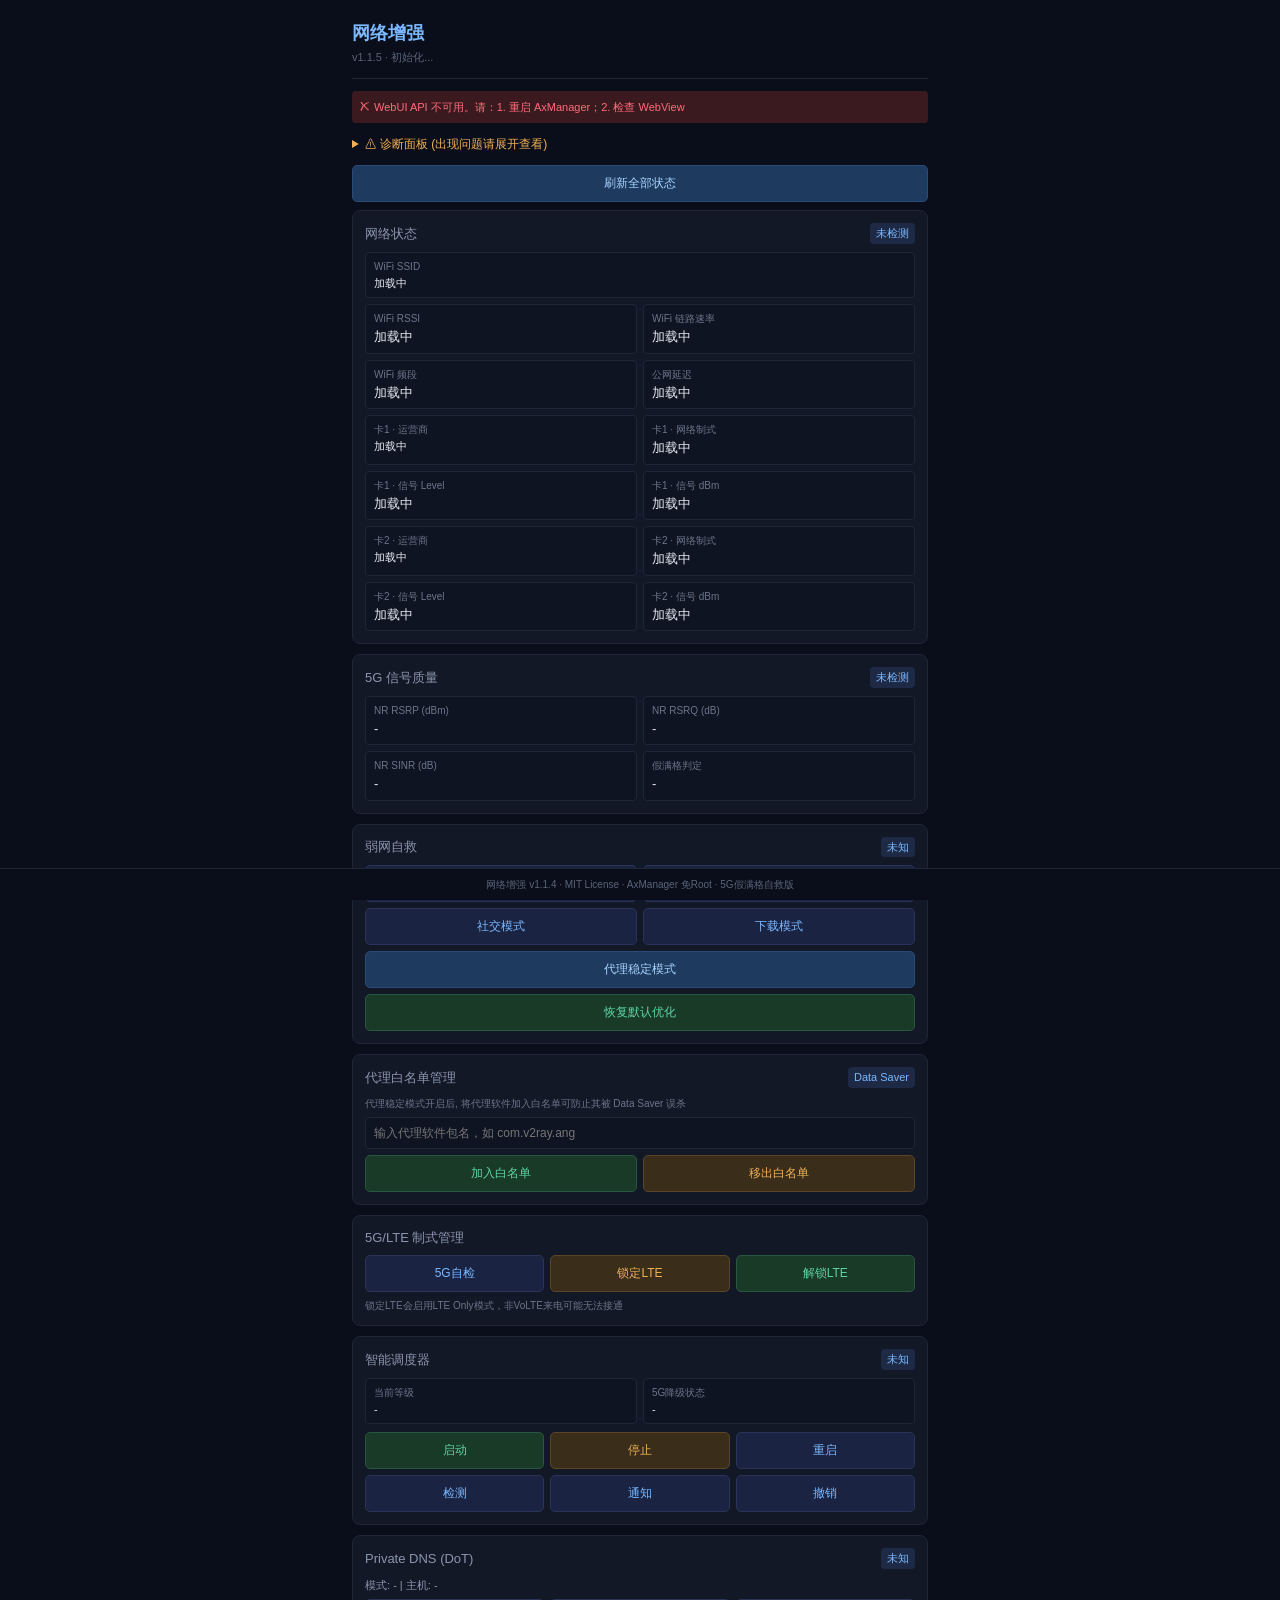
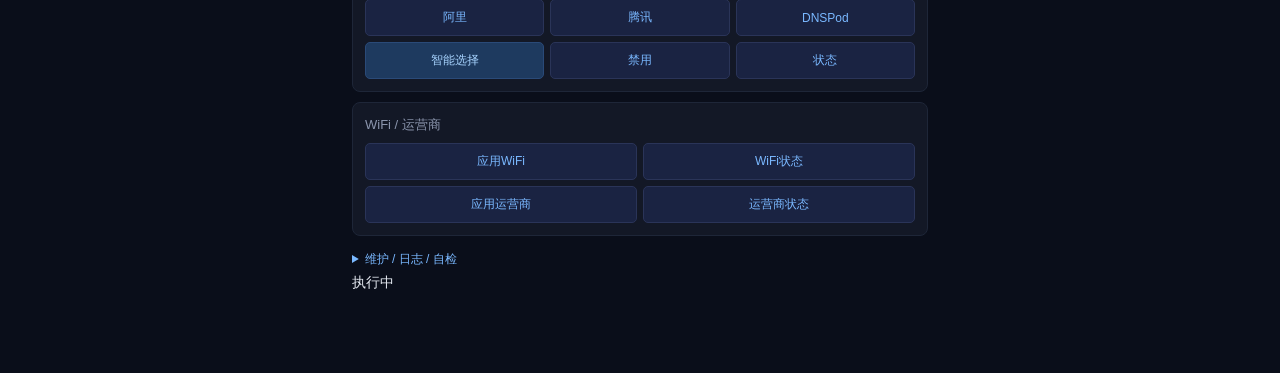
==== webroot/index.html @ 00025f95 "feat: v1.1.5 WebUI 性能优化与白屏修复 (预发布测试版)" ====
<!DOCTYPE html>
<html lang="zh-CN">

<head>
  <meta charset="UTF-8">
  <meta name="viewport" content="width=device-width, initial-scale=1.0, user-scalable=no, viewport-fit=cover">
  <title>网络增强 Network_Enhance</title>
  <link rel="stylesheet" href="style.css">
</head>

<body>

  <div class="header">
    <h1>网络增强</h1>
    <div class="ver">v1.1.5 · <span id="env-info">初始化...</span></div>
  </div>

  <div class="api-banner" id="api-banner"></div>

  <details id="diag-panel">
    <summary style="color:#f0b056">⚠ 诊断面板 (出现问题请展开查看)</summary>
    <div class="card">
      <div class="card-title">
        <span>API 状态</span>
        <button class="btn" style="padding:4px 8px;font-size:11px" onclick="runDiagnostics()">重新诊断</button>
      </div>
      <div class="diag" id="diag-output">等待诊断...</div>
      <div style="margin-top:8px">
        <button class="btn warn" style="width:100%" onclick="testExec()">测试 exec</button>
      </div>
    </div>
  </details>

  <div style="margin:8px 0">
    <button class="btn primary" style="width:100%" onclick="refreshAll()">刷新全部状态</button>
  </div>

  <div class="card">
    <div class="card-title">
      <span>网络状态</span>
      <span class="badge" id="net-badge">未检测</span>
    </div>
    <div class="grid" id="net-grid">
      <div class="stat" style="grid-column:1/-1">
        <div class="stat-label">WiFi SSID</div>
        <div class="stat-value small" id="wifi-ssid">加载中</div>
      </div>
      <div class="stat">
        <div class="stat-label">WiFi RSSI</div>
        <div class="stat-value" id="wifi-rssi">加载中</div>
      </div>
      <div class="stat">
        <div class="stat-label">WiFi 链路速率</div>
        <div class="stat-value" id="wifi-speed">加载中</div>
      </div>
      <div class="stat">
        <div class="stat-label">WiFi 频段</div>
        <div class="stat-value" id="wifi-freq">加载中</div>
      </div>
      <div class="stat">
        <div class="stat-label">公网延迟</div>
        <div class="stat-value" id="net-ping">加载中</div>
      </div>
      <!-- <div class="stat">
        <div class="stat-label">网络类型</div>
        <div class="stat-value" id="net-type">加载中</div>
      </div> -->
      <div class="stat">
        <div class="stat-label">卡1 · 运营商</div>
        <div class="stat-value small" id="mobile-carrier-1">加载中</div>
      </div>
      <div class="stat">
        <div class="stat-label">卡1 · 网络制式</div>
        <div class="stat-value" id="mobile-rat-1">加载中</div>
      </div>
      <div class="stat">
        <div class="stat-label">卡1 · 信号 Level</div>
        <div class="stat-value" id="mobile-level-1">加载中</div>
      </div>
      <div class="stat">
        <div class="stat-label">卡1 · 信号 dBm</div>
        <div class="stat-value" id="mobile-dbm-1">加载中</div>
      </div>
      <div class="stat">
        <div class="stat-label">卡2 · 运营商</div>
        <div class="stat-value small" id="mobile-carrier-2">加载中</div>
      </div>
      <div class="stat">
        <div class="stat-label">卡2 · 网络制式</div>
        <div class="stat-value" id="mobile-rat-2">加载中</div>
      </div>
      <div class="stat">
        <div class="stat-label">卡2 · 信号 Level</div>
        <div class="stat-value" id="mobile-level-2">加载中</div>
      </div>
      <div class="stat">
        <div class="stat-label">卡2 · 信号 dBm</div>
        <div class="stat-value" id="mobile-dbm-2">加载中</div>
      </div>
    </div>
  </div>

  <div class="card">
    <div class="card-title">
      <span>5G 信号质量</span>
      <span class="badge" id="nr-badge">未检测</span>
    </div>
    <div class="grid">
      <div class="stat">
        <div class="stat-label">NR RSRP (dBm)</div>
        <div class="stat-value" id="nr-rsrp">-</div>
      </div>
      <div class="stat">
        <div class="stat-label">NR RSRQ (dB)</div>
        <div class="stat-value" id="nr-rsrq">-</div>
      </div>
      <div class="stat">
        <div class="stat-label">NR SINR (dB)</div>
        <div class="stat-value" id="nr-sinr">-</div>
      </div>
      <div class="stat">
        <div class="stat-label">假满格判定</div>
        <div class="stat-value" id="fake5g-status">-</div>
      </div>
    </div>
    <div class="fake5g-warn" id="fake5g-warn">⚠ 检测到 5G 假满格，调度器将自动降级到 4G（冷却 30 分钟）</div>
  </div>

  <div class="card">
    <div class="card-title">
      <span>弱网自救</span>
      <span class="badge" id="weaknet-badge">未知</span>
    </div>
    <div class="btn-grid">
      <button class="btn" onclick="runCmd('sh ' + MODDIR + '/scripts/weaknet.sh video', '视频模式')">视频模式</button>
      <button class="btn" onclick="runCmd('sh ' + MODDIR + '/scripts/weaknet.sh game', '游戏模式(LTE)')">游戏模式(LTE)</button>
      <button class="btn" onclick="runCmd('sh ' + MODDIR + '/scripts/weaknet.sh social', '社交模式')">社交模式</button>
      <button class="btn" onclick="runCmd('sh ' + MODDIR + '/scripts/weaknet.sh download', '下载模式')">下载模式</button>
      <button class="btn primary" onclick="runCmd('sh ' + MODDIR + '/action.sh 33', '代理稳定模式')"
        style="grid-column:1/-1">代理稳定模式</button>
      <button class="btn success" onclick="runCmd('sh ' + MODDIR + '/scripts/weaknet.sh normal', '恢复默认')"
        style="grid-column:1/-1">恢复默认优化</button>
    </div>
  </div>

  <div class="card">
    <div class="card-title">
      <span>代理白名单管理</span>
      <span class="badge" id="wl-badge">Data Saver</span>
    </div>
    <div style="font-size:10px;color:#6b7589;margin-bottom:6px">代理稳定模式开启后, 将代理软件加入白名单可防止其被 Data Saver 误杀</div>
    <input type="text" id="vpn-pkg-input" placeholder="输入代理软件包名，如 com.v2ray.ang"
      style="width:100%;padding:8px;margin-bottom:6px;background:#0f1422;border:1px solid #1e2638;border-radius:4px;color:#e4e8f0;font-size:12px;font-family:inherit;box-sizing:border-box">
    <div class="btn-grid">
      <button class="btn success" onclick="addVpnWhitelist()">加入白名单</button>
      <button class="btn warn" onclick="removeVpnWhitelist()">移出白名单</button>
    </div>
  </div>

  <div class="card">
    <div class="card-title">
      <span>5G/LTE 制式管理</span>
    </div>
    <div class="btn-grid cols-3">
      <button class="btn" onclick="runCmd('sh ' + MODDIR + '/action.sh 30', '5G自检')">5G自检</button>
      <button class="btn warn" onclick="runCmd('sh ' + MODDIR + '/action.sh 31', '锁定LTE')">锁定LTE</button>
      <button class="btn success" onclick="runCmd('sh ' + MODDIR + '/action.sh 32', '解锁LTE')">解锁LTE</button>
    </div>
    <div style="font-size:10px;color:#6b7589;margin-top:6px">锁定LTE会启用LTE Only模式，非VoLTE来电可能无法接通</div>
  </div>

  <div class="card">
    <div class="card-title">
      <span>智能调度器</span>
      <span class="badge" id="monitor-badge">未知</span>
    </div>
    <div class="grid" style="margin-bottom:8px">
      <div class="stat">
        <div class="stat-label">当前等级</div>
        <div class="stat-value small" id="mon-level">-</div>
      </div>
      <div class="stat">
        <div class="stat-label">5G降级状态</div>
        <div class="stat-value small" id="mon-fake5g">-</div>
      </div>
    </div>
    <div class="btn-grid cols-3">
      <button class="btn success" onclick="runCmd('sh ' + MODDIR + '/scripts/monitor.sh start', '启动')">启动</button>
      <button class="btn warn" onclick="runCmd('sh ' + MODDIR + '/scripts/monitor.sh stop', '停止')">停止</button>
      <button class="btn" onclick="runCmd('sh ' + MODDIR + '/scripts/monitor.sh restart', '重启')">重启</button>
      <button class="btn" onclick="runCmd('sh ' + MODDIR + '/scripts/monitor.sh detect', '单次检测')">检测</button>
      <button class="btn" onclick="runCmd('sh ' + MODDIR + '/scripts/monitor.sh notify', '测试通知')">通知</button>
      <button class="btn" onclick="runCmd('sh ' + MODDIR + '/scripts/monitor.sh cancel', '撤销通知')">撤销</button>
    </div>
  </div>

  <div class="card">
    <div class="card-title">
      <span>Private DNS (DoT)</span>
      <span class="badge" id="dns-badge">未知</span>
    </div>
    <div style="font-size:11px;color:#8b95ad;margin-bottom:6px">模式: <span id="dns-mode">-</span> | 主机: <span
        id="dns-spec">-</span></div>
    <div class="btn-grid cols-3">
      <button class="btn" onclick="runCmd('sh ' + MODDIR + '/scripts/dns.sh on ali', '阿里')">阿里</button>
      <button class="btn" onclick="runCmd('sh ' + MODDIR + '/scripts/dns.sh on tencent', '腾讯')">腾讯</button>
      <button class="btn" onclick="runCmd('sh ' + MODDIR + '/scripts/dns.sh on dnspod', 'DNSPod')">DNSPod</button>
      <button class="btn primary" onclick="runCmd('sh ' + MODDIR + '/scripts/dns.sh auto', '智能选择')">智能选择</button>
      <button class="btn" onclick="runCmd('sh ' + MODDIR + '/scripts/dns.sh off', '禁用DNS')">禁用</button>
      <button class="btn" onclick="runCmd('sh ' + MODDIR + '/scripts/dns.sh status', 'DNS状态')">状态</button>
    </div>
  </div>

  <div class="card">
    <div class="card-title"><span>WiFi / 运营商</span></div>
    <div class="btn-grid">
      <button class="btn" onclick="runCmd('sh ' + MODDIR + '/scripts/wifi.sh apply', '应用WiFi')">应用WiFi</button>
      <button class="btn" onclick="runCmd('sh ' + MODDIR + '/scripts/wifi.sh status', 'WiFi状态')">WiFi状态</button>
      <button class="btn" onclick="runCmd('sh ' + MODDIR + '/scripts/carrier.sh apply', '应用运营商')">应用运营商</button>
      <button class="btn" onclick="runCmd('sh ' + MODDIR + '/scripts/carrier.sh status', '运营商状态')">运营商状态</button>
    </div>
  </div>

  <details>
    <summary>维护 / 日志 / 自检</summary>
    <div class="card">
      <div class="btn-grid">
        <button class="btn" onclick="runCmd('sh ' + MODDIR + '/action.sh 26', '模块自检')">模块自检</button>
        <button class="btn danger" onclick="confirmReset()">一键还原</button>
        <button class="btn" onclick="loadLog()">刷新日志</button>
        <button class="btn danger" onclick="clearLog()">清空日志</button>
      </div>
      <div class="log-view" id="log-view" style="margin-top:8px">点击"刷新日志"加载</div>
    </div>
  </details>

  <div class="footer">网络增强 v1.1.4 · MIT License · AxManager 免Root · 5G假满格自救版</div>
  <div class="exec-indicator" id="exec-indicator">
    <div class="exec-bar"></div>
  </div>
  <div class="exec-label" id="exec-label"><span class="exec-label-spinner"></span><span id="exec-label-text">执行中</span>
  </div>
  <div class="toast" id="toast"></div>
  <div class="alert-box" id="alert-box"><span class="close" onclick="hideAlert()">×</span>
    <div id="alert-content"></div>
  </div>

  <script>
    // ======================================================================
    // 网络增强 WebUI
    // 基于 exec 容错增强框架 + 全局异步防假卡死框架构建
    // ======================================================================


    //TODO: 按钮异步顶部浮窗不正常显示，等待refactor-ui
    var MODDIR = '';
    var diagLog = [];
    var API_READY = false;
    var API_TYPE = '';
    var apiRetryCount = 0;
    var MAX_API_RETRY = 3;

    // ======================================================================
    // 全局异步防假卡死框架
    //   - 去重: pendingLoads 跟踪正在执行的请求，避免重复提交
    //   - 节流: 按钮操作 500ms 冷却，refreshAll 2s 冷却
    //   - 错误隔离: 每个异步操作独立 try/catch，不互相拖垮
    // ======================================================================
    var pendingLoads = {};          // key → true 表示该请求正在执行
    var pendingLoadTimers = {};    // key → 延迟执行的 timer
    var lastBtnClick = 0;          // 按钮节流时间戳
    var lastRefreshAll = 0;        // refreshAll 节流时间戳
    var cmdRunning = false;        // 异步执行互斥锁：true 表示有操作正在执行
    var cmdRunningName = '';       // 当前正在执行的操作名
    var BTN_THROTTLE_MS = 500;
    var REFRESH_THROTTLE_MS = 2000;

    // CI 调试模式
    var SE_CI_LOGON = false;

    function ciLog(src, msg) {
      if (!SE_CI_LOGON) return;
      try {
        var ts = new Date().toISOString().replace('T', ' ').substring(0, 19);
        // 使用 printf + 单引号防 shell 注入（$() 在双引号内仍会被执行）
        var safeMsg = (ts + ' [' + src + '] INFO ' + msg).replace(/'/g, "'\\''");
        execSync("printf '%s\\n' '" + safeMsg + "' >> /data/local/tmp/Network_Enhance/ci.log 2>/dev/null");
      } catch (e) { }
    }

    function diag(msg, level) {
      var ts = new Date().toLocaleTimeString();
      var line = '[' + ts + '] ' + msg;
      diagLog.push(line);
      if (diagLog.length > 80) diagLog.shift();
      var el = document.getElementById('diag-output');
      if (el) {
        el.className = 'diag' + (level === 'err' ? ' err' : level === 'ok' ? ' ok' : '');
        el.textContent = diagLog.join('\n');
        el.scrollTop = el.scrollHeight;
      }
      console.log('[diag]', msg);
    }

    // 带去重的延迟加载 — 同一 key 在冷却期内不会重复提交
    // 用于 setInterval 中的轮询请求，避免旧请求堆积
    // 直接执行 fn，不再经过队列（exec 已是同步调用）
    function throttledLoad(key, delayMs, fn) {
      if (pendingLoads[key]) return;           // 正在执行中，跳过
      if (pendingLoadTimers[key]) return;      // 已有定时器，跳过
      pendingLoadTimers[key] = setTimeout(function () {
        delete pendingLoadTimers[key];
        if (pendingLoads[key]) return;         // 双重检查
        pendingLoads[key] = true;
        // 安全超时：15s 后强制解锁，防止 exec 回调丢失导致永久阻塞
        var safetyTimer = setTimeout(function () {
          delete pendingLoads[key];
        }, 15000);
        fn(function () {
          clearTimeout(safetyTimer);
          delete pendingLoads[key];
        });
      }, delayMs);
    }

    function setApiBanner(level, msg) {
      var el = document.getElementById('api-banner');
      if (!el) return;
      el.className = 'api-banner ' + level;
      el.textContent = msg;
    }

    function detectApi() {
      if (typeof Axeron !== 'undefined' && typeof Axeron.exec === 'function') {
        return 'axeron';
      }
      if (typeof ksu !== 'undefined' && typeof ksu.exec === 'function') {
        return 'ksu-async';
      }
      return 'none';
    }

    function waitApiReady(callback) {
      apiRetryCount++;
      var apiType = detectApi();

      if (apiType !== 'none') {
        API_READY = true;
        API_TYPE = apiType;
        diag('✓ API 就绪: ' + apiType, 'ok');
        setApiBanner('ok', '✓ API 就绪: ' + apiType);
        ciLog('index.html', 'API 就绪 | type=' + apiType);
        callback(true);
        return;
      }

      if (apiRetryCount >= MAX_API_RETRY) {
        diag('✗ API 探测失败', 'err');
        setApiBanner('err', '✗ API 不可用 (Axeron=' + (typeof Axeron) + ', ksu=' + (typeof ksu) + ')');
        callback(false);
        return;
      }

      setApiBanner('warn', '⏳ API 初始化中... (' + apiRetryCount + '/' + MAX_API_RETRY + ')');
      setTimeout(function () { waitApiReady(callback); }, 300);
    }

    function execSync(cmd) {
      // 注意：ciLog 依赖 execSync 写日志，此处不能调 ciLog，否则形成循环递归
      if (typeof Axeron !== 'undefined' && typeof Axeron.exec === 'function') {
        try {
          var json = Axeron.exec(cmd, '{}');
          var result = JSON.parse(json);
          return {
            errno: (result.errno !== undefined) ? result.errno : 0,
            stdout: result.stdout || '',
            stderr: result.stderr || ''
          };
        } catch (e) {
          diag('Axeron.exec 异常: ' + e, 'err');
          return null;
        }
      }
      return null;
    }

    function exec(cmd, callback) {
      diag('exec: ' + cmd.substring(0, 100));
      try {
        if (typeof Axeron !== 'undefined' && typeof Axeron.exec === 'function') {
          try {
            var json = Axeron.exec(cmd, '{}');
            var result = JSON.parse(json);
            var errno = (result.errno !== undefined) ? result.errno : 0;
            var stdout = result.stdout || '';
            var stderr = result.stderr || '';
            diag('exec [axeron]: errno=' + errno + ' len=' + stdout.length, 'ok');
            try { callback(errno, stdout, stderr); } catch (e) { diag('cb err: ' + e, 'err'); }
            return;
          } catch (e) {
            diag('Axeron.exec 异常: ' + e, 'err');
          }
        }

        if (typeof ksu !== 'undefined' && typeof ksu.exec === 'function') {
          var cbName = '__ne_cb_' + Date.now() + '_' + Math.floor(Math.random() * 1000000);
          var ksuDone = false;
          window[cbName] = function (errno, stdout, stderr) {
            if (ksuDone) return;
            ksuDone = true;
            try { delete window[cbName]; } catch (e) { }
            diag('exec [ksu]: errno=' + errno + ' len=' + (stdout || '').length, 'ok');
            try { callback(errno, stdout || '', stderr || ''); } catch (e2) { diag('cb err: ' + e2, 'err'); }
          };
          try {
            ksu.exec(cmd, '{}', cbName);
            setTimeout(function () {
              if (!ksuDone) {
                ksuDone = true;
                try { delete window[cbName]; } catch (e) { }
                diag('ksu.exec 超时', 'err');
                callback(-2, '', 'exec 超时');
              }
            }, 10000);
            return;
          } catch (e) {
            ksuDone = true;
            try { delete window[cbName]; } catch (e8) { }
            diag('ksu.exec 异常: ' + e, 'err');
          }
        }

        diag('exec 失败: API 不可用', 'err');
        callback(-1, '', 'API 不可用');
      } catch (e) {
        diag('exec 异常: ' + e, 'err');
        callback(-1, '', 'exec 异常');
      }
    }

    function initModDir() {
      diag('开始获取 MODDIR...');

      diag('策略 1: ksu.moduleInfo()...');
      if (typeof ksu !== 'undefined' && typeof ksu.moduleInfo === 'function') {
        try {
          var raw = ksu.moduleInfo();
          diag('  moduleInfo: ' + String(raw || '').substring(0, 200));
          var info = (typeof raw === 'string') ? JSON.parse(raw) : raw;
          if (info) {
            var dir = info.moduleDir || info.module_dir || info.path || '';
            if (typeof dir === 'object' && dir) {
              dir = dir.path || dir.absolutePath || dir.toString() || '';
            }
            dir = String(dir || '');
            if (dir && dir !== '[object Object]' && dir.charAt(0) === '/') {
              MODDIR = dir;
              diag('✓ MODDIR = ' + MODDIR + ' (moduleInfo)', 'ok');
              return true;
            }
          }
        } catch (e) {
          diag('  moduleInfo 异常: ' + e, 'err');
        }
      }

      diag('策略 2: Axeron.moduleInfo()...');
      if (typeof Axeron !== 'undefined' && typeof Axeron.moduleInfo === 'function') {
        try {
          var raw2 = Axeron.moduleInfo();
          diag('  Axeron.moduleInfo: ' + String(raw2 || '').substring(0, 200));
          var info2 = (typeof raw2 === 'string') ? JSON.parse(raw2) : raw2;
          if (info2) {
            var dir2 = String(info2.moduleDir || info2.path || info2.absolutePath || '');
            if (dir2 && dir2.charAt(0) === '/') {
              MODDIR = dir2;
              diag('✓ MODDIR = ' + MODDIR + ' (Axeron.moduleInfo)', 'ok');
              return true;
            }
          }
        } catch (e) {
          diag('  Axeron.moduleInfo 异常: ' + e, 'err');
        }
      }

      diag('策略 3: exec 探测路径...');

      var r0 = execSync('pwd');
      if (r0 && r0.stdout) {
        var pwdDir = r0.stdout.trim();
        diag('  pwd = ' + pwdDir);
        var r0b = execSync('test -f ' + pwdDir + '/module.prop && echo FOUND');
        if (r0b && r0b.stdout && r0b.stdout.indexOf('FOUND') >= 0) {
          MODDIR = String(pwdDir);
          diag('✓ MODDIR = ' + MODDIR + ' (pwd)', 'ok');
          return true;
        }
      }

      var candidates = [
        '/data/user_de/0/com.android.shell/axeron/plugins/Network_Enhance',
        '/data/user_de/0/android/axeron/plugins/Network_Enhance',
        '/data/adb/modules/Network_Enhance',
        '/data/data/com.android.shell/axeron/plugins/Network_Enhance'
      ];
      for (var i = 0; i < candidates.length; i++) {
        var d = candidates[i];
        var r = execSync('test -f ' + d + '/module.prop && echo FOUND');
        diag('  探测 ' + d + ': ' + (r ? (r.stdout || '').trim() : 'exec 失败'));
        if (r && r.stdout && String(r.stdout).indexOf('FOUND') >= 0) {
          MODDIR = String(d);
          diag('✓ MODDIR = ' + MODDIR + ' (探测命中)', 'ok');
          return true;
        }
      }

      diag('策略 4: ls 扫描 plugins 目录...');
      var pluginsDirs = [
        '/data/user_de/0/com.android.shell/axeron/plugins/',
        '/data/user_de/0/android/axeron/plugins/',
        '/data/adb/modules/'
      ];
      for (var j = 0; j < pluginsDirs.length; j++) {
        var r2 = execSync('ls ' + pluginsDirs[j] + ' 2>/dev/null');
        if (r2 && r2.stdout) {
          diag('  ' + pluginsDirs[j] + ': ' + r2.stdout.substring(0, 200));
          var lines = String(r2.stdout).split('\n');
          for (var k = 0; k < lines.length; k++) {
            var name = lines[k].trim();
            var nameLower = name.toLowerCase();
            if (name && (nameLower.indexOf('network') >= 0 || nameLower.indexOf('enhance') >= 0)) {
              var d2 = pluginsDirs[j] + name;
              MODDIR = String(d2);
              diag('✓ MODDIR = ' + MODDIR + ' (ls 命中)', 'ok');
              return true;
            }
          }
        }
      }

      MODDIR = String('/data/user_de/0/com.android.shell/axeron/plugins/Network_Enhance');
      diag('⚠ 所有策略失败，使用默认 MODDIR = ' + MODDIR, 'err');
      setApiBanner('warn', '⚠ MODDIR 探测失败，使用默认路径');
      return false;
    }

    function testExec() {
      ciLog('index.html', 'testExec');
      diag('=== 测试 exec ===');
      var apiType = detectApi();
      diag('API 类型: ' + apiType);

      if (apiType === 'axeron') {
        try {
          var rawJson = Axeron.exec('echo hello_exec_test', '{}');
          diag('Axeron.exec 返回: ' + String(rawJson).substring(0, 200));
          var result = JSON.parse(rawJson);
          var stdout = result.stdout || '';
          if (stdout.indexOf('hello_exec_test') >= 0) {
            diag('✓ exec 测试成功', 'ok');
            showAlert('✓ exec 测试成功\n\nstdout: ' + stdout);
          } else {
            diag('✗ exec 返回异常', 'err');
            showAlert('✗ exec 返回异常\n\n' + rawJson);
          }
        } catch (e) {
          diag('Axeron.exec 异常: ' + e, 'err');
          showAlert('Axeron.exec 异常\n\n' + e);
        }
      } else if (apiType === 'ksu-async') {
        exec('echo hello_exec_test', function (errno, stdout, stderr) {
          if ((errno === 0 || errno === '0') && stdout.indexOf('hello_exec_test') >= 0) {
            diag('✓ exec 测试成功', 'ok');
            showAlert('✓ exec 测试成功 (ksu)\n\nstdout: ' + stdout);
          } else {
            diag('✗ exec 返回异常', 'err');
            showAlert('✗ exec 返回异常\nerrno=' + errno + '\nstdout: ' + stdout);
          }
        });
      } else {
        showAlert('✗ 无可用 API\ntypeof Axeron=' + (typeof Axeron) + '\ntypeof ksu=' + (typeof ksu));
      }
    }

    function runDiagnostics() {
      ciLog('index.html', 'runDiagnostics');
      diagLog = [];
      diag('=== 开始完整诊断 ===');
      diag('typeof Axeron: ' + (typeof Axeron));
      diag('typeof ksu: ' + (typeof ksu));
      if (typeof Axeron !== 'undefined') diag('Axeron.exec: ' + (typeof Axeron.exec));
      if (typeof ksu !== 'undefined') diag('ksu.exec: ' + (typeof ksu.exec));
      diag('navigator.userAgent: ' + navigator.userAgent.substring(0, 100));

      apiRetryCount = 0;
      waitApiReady(function (apiOk) {
        if (!apiOk) {
          diag('API 探测失败', 'err');
          return;
        }
        initModDir();

        // CI 调试模式检测
        (function detectCiMode() {
          try {
            if (!MODDIR) return;
            var r = execSync('grep "^version=" ' + MODDIR + '/module.prop 2>/dev/null | cut -d= -f2');
            if (r && r.stdout) {
              var ver = r.stdout.trim();
              if (ver.indexOf('ci') === 0) {
                SE_CI_LOGON = true;
                ciLog('index.html', 'CI 调试模式已启用 | version=' + ver);
              }
            }
          } catch (e) { }
        })();

        diag('测试 exec (echo hello)...');
        exec('echo hello', function (errno, stdout) {
          diag('exec 测试: errno=' + errno + ' stdout="' + stdout.trim() + '"',
            (errno === 0 || errno === '0') ? 'ok' : 'err');
        });

        diag('测试 settings get...');
        exec('settings get global wifi_scan_throttle_enabled', function (errno, stdout) {
          diag('settings 测试: stdout="' + stdout.trim() + '"', 'ok');
        });

        if (MODDIR) {
          diag('测试模块脚本存在性...');
          exec('test -f ' + MODDIR + '/module.prop && echo EXISTS || echo MISSING', function (errno, stdout) {
            diag('module.prop: ' + stdout.trim(), stdout.indexOf('EXISTS') >= 0 ? 'ok' : 'err');
          });
          exec('test -f ' + MODDIR + '/scripts/network_info.sh && echo EXISTS || echo MISSING', function (errno, stdout) {
            diag('network_info.sh: ' + stdout.trim(), stdout.indexOf('EXISTS') >= 0 ? 'ok' : 'err');
          });
          exec('pwd', function (errno, stdout) {
            diag('pwd = ' + stdout.trim());
          });
        }

        diag('=== 诊断完成 ===');
      });
    }

    function showExecIndicator(name) {
      // 取消任何挂起的隐藏定时器
      if (showExecIndicator._hideTimer) { clearTimeout(showExecIndicator._hideTimer); showExecIndicator._hideTimer = null; }
      var bar = document.getElementById('exec-indicator');
      var label = document.getElementById('exec-label');
      var txt = document.getElementById('exec-label-text');
      if (txt) txt.textContent = (name || '执行中');
      if (bar) bar.className = 'exec-indicator show';
      if (label) label.className = 'exec-label show';
    }

    function hideExecIndicator() {
      var bar = document.getElementById('exec-indicator');
      var label = document.getElementById('exec-label');
      if (bar) bar.className = 'exec-indicator';
      if (label) label.className = 'exec-label';
    }

    function toast(msg, duration) {
      var el = document.getElementById('toast');
      if (!el) return;
      el.textContent = msg;
      el.className = 'toast show';
      // 清除之前的定时器，避免旧 toast 提前关闭新 toast
      if (toast._timer) { clearTimeout(toast._timer); toast._timer = null; }
      toast._timer = setTimeout(function () { el.className = 'toast'; toast._timer = null; }, duration || 3000);
    }

    function showAlert(content, duration) {
      var alertContent = document.getElementById('alert-content');
      var alertBox = document.getElementById('alert-box');
      if (!alertContent || !alertBox) return;
      alertContent.textContent = content;
      alertBox.className = 'alert-box show';
      // 自动关闭：默认 3 秒，传 0 则不自动关闭
      if (showAlert._timer) { clearTimeout(showAlert._timer); showAlert._timer = null; }
      var d = (duration === undefined) ? 3000 : duration;
      if (d > 0) {
        showAlert._timer = setTimeout(hideAlert, d);
      }
    }

    function hideAlert() {
      if (showAlert._timer) { clearTimeout(showAlert._timer); showAlert._timer = null; }
      var alertBox = document.getElementById('alert-box');
      if (alertBox) alertBox.className = 'alert-box';
    }

    function runCmd(cmd, name, after) {
      ciLog('index.html', 'runCmd: ' + name);
      // 互斥锁：不支持同时执行两个操作
      if (cmdRunning) {
        toast('正在执行 ' + cmdRunningName + '，请等待');
        return;
      }
      // 按钮节流防连点
      var now = Date.now();
      if (now - lastBtnClick < BTN_THROTTLE_MS) {
        toast('操作太快，请稍候');
        return;
      }
      lastBtnClick = now;
      cmdRunning = true;
      cmdRunningName = name;
      showExecIndicator(name);
      diag('runCmd: ' + name + ' | ' + cmd.substring(0, 80));
      // 安全超时：15s 后强制解锁，防止 exec 回调不被调用导致按钮永久禁用
      var cmdTimeout = setTimeout(function () {
        hideExecIndicator();
        cmdRunning = false;
        cmdRunningName = '';
        toast(name + ' 超时');
      }, 15000);
      // 关键：用双 rAF 让出主线程，确保浏览器先绘制指示器再执行同步阻塞的 exec
      // Axeron.exec 是同步的，若不yield，className 变更会被合并到 exec 之后的同一帧，导致指示器不显示
      requestAnimationFrame(function () {
        requestAnimationFrame(function () {
          exec(cmd, function (errno, stdout, stderr) {
            clearTimeout(cmdTimeout);
            // 完成时立即隐藏指示器，避免与反馈弹窗同时显示
            hideExecIndicator();
            try {
              var ok = (errno === 0 || errno === '0');
              if (ok) {
                toast(name + ' 完成');
                // 仅当有非空输出时延迟弹窗，避免与 toast 重叠观感
                if (stdout && stdout.trim()) {
                  setTimeout(function () {
                    showAlert(name + ' 输出:\n\n' + stdout.substring(0, 3000), 0);
                  }, 200);
                }
              } else {
                toast(name + ' 失败 (' + errno + ')');
                setTimeout(function () {
                  showAlert(name + ' 失败 (errno=' + errno + '):\n\nstdout: ' + (stdout || '') + '\n\nstderr: ' + (stderr || ''), 0);
                }, 200);
              }
              if (typeof after === 'function') after();
              // 延迟刷新，避免阻塞当前操作
              setTimeout(function () { throttledLoad('refreshAll', 500, doRefreshAll); }, 500);
            } finally {
              cmdRunning = false;
              cmdRunningName = '';
            }
          });
        });
      });
    }

    // 清空日志
    function clearLog() {
      ciLog('index.html', 'clearLog');
      if (!confirm('确定清空日志?')) return;
      runCmd('rm -f /data/local/tmp/Network_Enhance/network_enhance.log', '清空日志', loadLog);
    }

    function confirmReset() {
      ciLog('index.html', 'confirmReset');
      if (!confirm('确定一键还原所有设置?\n\n将关闭 Data Saver + 恢复 5G + 还原 WiFi/DNS 设置')) return;
      runCmd('sh ' + MODDIR + '/action.sh 27', '一键还原');
    }

    // 代理白名单管理
    function validatePkgName(pkg) {
      if (!pkg) return false;
      return /^[a-zA-Z][a-zA-Z0-9._-]*$/.test(pkg);
    }

    function addVpnWhitelist() {
      ciLog('index.html', 'addVpnWhitelist');
      var pkg = document.getElementById('vpn-pkg-input').value.trim();
      if (!pkg) {
        showAlert('请输入代理软件包名\n\n示例: com.v2ray.ang');
        return;
      }
      if (!validatePkgName(pkg)) {
        showAlert('包名格式非法: ' + pkg + '\n\n包名仅允许字母/数字/点/下划线/连字符, 且必须以字母开头\n示例: com.v2ray.ang');
        return;
      }
      if (!confirm('确定将以下应用加入 Data Saver 白名单?\n\n' + pkg + '\n\n加入后该应用的后台流量不受 Data Saver 限制')) return;
      runCmd('sh ' + MODDIR + '/action.sh 34 "' + pkg + '"', '加入白名单 ' + pkg);
    }

    function removeVpnWhitelist() {
      ciLog('index.html', 'removeVpnWhitelist');
      var pkg = document.getElementById('vpn-pkg-input').value.trim();
      if (!pkg) {
        showAlert('请输入代理软件包名\n\n示例: com.v2ray.ang');
        return;
      }
      if (!validatePkgName(pkg)) {
        showAlert('包名格式非法: ' + pkg + '\n\n包名仅允许字母/数字/点/下划线/连字符, 且必须以字母开头\n示例: com.v2ray.ang');
        return;
      }
      if (!confirm('确定将以下应用移出 Data Saver 白名单?\n\n' + pkg + '\n\n移出后该应用的后台流量将受 Data Saver 限制')) return;
      runCmd('sh ' + MODDIR + '/action.sh 35 "' + pkg + '"', '移出白名单 ' + pkg);
    }

    function parseJSON(text) {
      try { return JSON.parse(text); } catch (e) { return null; }
    }

    // loadNetworkInfo 解析 network_info.sh JSON 并更新各区块
    // 使用 throttledLoad 防止重复调用堆积
    function loadNetworkInfo() {
      ciLog('index.html', 'loadNetworkInfo');
      if (!MODDIR || !API_READY) return;
      throttledLoad('networkInfo', 0, function (done) {
        exec('sh ' + MODDIR + '/scripts/network_info.sh json', function (errno, stdout) {
          var data = parseJSON(stdout);

          if (!data) {
            document.getElementById('net-badge').textContent = '解析失败';
            document.getElementById('net-badge').className = 'badge err';
            diag('network_info json 解析失败: errno=' + errno + ' stdout=' + (stdout || '').substring(0, 200), 'err');
            done();
            return;
          }

          var netTypeEl = document.getElementById('net-type');
          if (netTypeEl) netTypeEl.textContent = data.net_type || '-';
          var badge = document.getElementById('net-badge');
          // 网络类型映射: 5G/4G/3G/2G/wifi/mobile/dual/none
          if (data.net_type === 'wifi') { badge.textContent = 'WiFi'; badge.className = 'badge ok'; }
          else if (data.net_type === '5G') { badge.textContent = '5G'; badge.className = 'badge ok'; }
          else if (data.net_type === '4G') { badge.textContent = '4G'; badge.className = 'badge ok'; }
          else if (data.net_type === '3G') { badge.textContent = '3G'; badge.className = 'badge warn'; }
          else if (data.net_type === '2G') { badge.textContent = '2G'; badge.className = 'badge err'; }
          else if (data.net_type === 'mobile') { badge.textContent = '移动数据'; badge.className = 'badge ok'; }
          else if (data.net_type === 'dual') { badge.textContent = '双通道'; badge.className = 'badge ok'; }
          else { badge.textContent = '无网络'; badge.className = 'badge err'; }

          var wifi = data.wifi || {};
          var mobile1 = data.mobile1 || {};
          var mobile2 = data.mobile2 || {};

          document.getElementById('wifi-ssid').textContent = wifi.ssid || '-';
          var rssiEl = document.getElementById('wifi-rssi');
          var rssiVal = wifi.rssi || '?';
          rssiEl.textContent = rssiVal + ' dBm';
          rssiEl.className = 'stat-value ' + rssiClass(rssiVal);
          document.getElementById('wifi-speed').textContent = (wifi.link_speed || '?') + ' Mbps';
          document.getElementById('wifi-freq').textContent = wifi.frequency || '?';

          // 卡1
          document.getElementById('mobile-carrier-1').textContent = mobile1.carrier || '-';
          document.getElementById('mobile-rat-1').textContent = mobile1.rat || '-';
          var dbm1El = document.getElementById('mobile-dbm-1');
          var dbm1Val = mobile1.dbm || '?';
          dbm1El.textContent = dbm1Val + ' dBm';
          dbm1El.className = 'stat-value ' + dbmClass(dbm1Val);
          var lvl1El = document.getElementById('mobile-level-1');
          var lvl1FromDbm = dbmToLevel(dbm1Val);
          lvl1El.textContent = lvl1FromDbm + '/4';
          lvl1El.className = 'stat-value ' + levelClass(lvl1FromDbm);

          // 卡2
          var m2Carrier = mobile2.carrier || '';
          var m2Rat = mobile2.rat || '';
          var m2Level = mobile2.level || '';
          var m2Dbm = mobile2.dbm || '';
          var lvl2El = document.getElementById('mobile-level-2');
          var dbm2El = document.getElementById('mobile-dbm-2');
          var rat2El = document.getElementById('mobile-rat-2');
          // 卡2 存在（运营商有值）但其他字段全空 → 显示"无服务"
          var m2NoService = (m2Carrier && !m2Rat && !m2Level && !m2Dbm);

          document.getElementById('mobile-carrier-2').textContent = m2Carrier || '-';
          if (m2NoService) {
            rat2El.textContent = '无服务';
            rat2El.className = 'stat-value bad';
            lvl2El.textContent = '无服务';
            lvl2El.className = 'stat-value bad';
            dbm2El.textContent = '无服务';
            dbm2El.className = 'stat-value bad';
          } else {
            rat2El.textContent = m2Rat || '-';
            rat2El.className = 'stat-value';
            var dbm2Val = m2Dbm || '?';
            dbm2El.textContent = dbm2Val + ' dBm';
            dbm2El.className = 'stat-value ' + dbmClass(dbm2Val);
            var lvl2FromDbm = dbmToLevel(dbm2Val);
            lvl2El.textContent = lvl2FromDbm + '/4';
            lvl2El.className = 'stat-value ' + levelClass(lvl2FromDbm);
          }

          var pingEl = document.getElementById('net-ping');
          var pingVal = data.ping_ms || '?';
          // ping 显示兼容 timeout / 2000
          if (pingVal === 'timeout') {
            pingEl.textContent = 'timeout (不通)';
            pingEl.className = 'stat-value bad';
          } else if (String(pingVal) === '2000') {
            pingEl.textContent = '2000 ms (较差)';
            pingEl.className = 'stat-value warn';
          } else {
            pingEl.textContent = pingVal + ' ms';
            pingEl.className = 'stat-value ' + pingClass(pingVal);
          }

          // 5G 信号质量字段
          var nr = data.nr || {};
          var nrBadge = document.getElementById('nr-badge');
          var rsrpEl = document.getElementById('nr-rsrp');
          var rsrqEl = document.getElementById('nr-rsrq');
          var sinrEl = document.getElementById('nr-sinr');
          var fake5gEl = document.getElementById('fake5g-status');
          var fake5gWarn = document.getElementById('fake5g-warn');

          var rsrpVal = nr.rsrp || '无';
          var sinrVal = nr.sinr || '无';
          rsrpEl.textContent = rsrpVal;
          rsrqEl.textContent = nr.rsrq || '无';
          sinrEl.textContent = sinrVal;
          rsrpEl.className = 'stat-value ' + rsrpClass(rsrpVal);
          sinrEl.className = 'stat-value ' + sinrClass(sinrVal);

          // fake_5g 兼容 '1'/'true'/1/true 多种格式
          var isFake5g = (nr.fake_5g === '1' || nr.fake_5g === 1 || nr.fake_5g === true || nr.fake_5g === 'true');
          var isFake5gActive = (nr.fake_5g_active === '1' || nr.fake_5g_active === 1 || nr.fake_5g_active === 'true');
          if (isFake5g || isFake5gActive) {
            fake5gEl.textContent = '⚠ 假满格';
            fake5gEl.className = 'stat-value bad';
            nrBadge.textContent = '假满格';
            nrBadge.className = 'badge err';
            fake5gWarn.className = 'fake5g-warn show';
          } else {
            fake5gEl.textContent = 'OK 正常';
            fake5gEl.className = 'stat-value good';
            nrBadge.textContent = '正常';
            nrBadge.className = 'badge ok';
            fake5gWarn.className = 'fake5g-warn';
          }

          // 同步驱动调度器区块的 5G降级状态 (mon-fake5g)
          // 解决 loadMonitorStatus 依赖 state 文件导致空白的问题
          // 即使调度器未运行, 也能从 JSON 的 fake_5g_active 字段获取状态
          var monFake5gEl = document.getElementById('mon-fake5g');
          if (monFake5gEl) {
            if (isFake5gActive) {
              monFake5gEl.textContent = '⚠ 已降级4G';
              monFake5gEl.className = 'stat-value small warn';
            } else if (isFake5g) {
              monFake5gEl.textContent = '⚠ 检测到假满格';
              monFake5gEl.className = 'stat-value small warn';
            } else {
              monFake5gEl.textContent = '正常';
              monFake5gEl.className = 'stat-value small good';
            }
          }
          done();
        });
      });
    }

    // 5G 信号质量等级判定函数（5级分类，依据 3GPP TS 38.133 + Android SignalStrength 标准）
    // 通用规则: excellent > good > warn > poor > bad
    function rsrpClass(rsrp) {
      // 信号强度分级: >=-50 优秀 / -67~-50 良好 / -85~-67 中等 / -100~-85 差 / <-100 极差
      if (rsrp === '无' || rsrp === '?' || rsrp === '') return '';
      var n = parseInt(rsrp); if (isNaN(n)) return '';
      if (n >= -50) return 'excellent';
      if (n >= -67) return 'good';
      if (n >= -85) return 'warn';
      if (n >= -100) return 'poor';
      return 'bad';
    }
    function sinrClass(sinr) {
      // 3GPP SINR 阈值: >=13 优 / 5~13 良 / 0~5 中 / -5~0 差 / <-5 无
      if (sinr === '无' || sinr === '?' || sinr === '') return '';
      var n = parseInt(sinr); if (isNaN(n)) return '';
      if (n >= 13) return 'excellent';
      if (n >= 5) return 'good';
      if (n >= 0) return 'warn';
      if (n >= -5) return 'poor';
      return 'bad';
    }

    function rssiClass(rssi) {
      // 信号强度分级: >=-50 优秀 / -67~-50 良好 / -85~-67 中等 / -100~-85 差 / <-100 极差
      if (rssi === '?' || rssi === '') return '';
      var n = parseInt(rssi); if (isNaN(n)) return '';
      if (n >= -50) return 'excellent';
      if (n >= -67) return 'good';
      if (n >= -85) return 'warn';
      if (n >= -100) return 'poor';
      return 'bad';
    }
    // 将 dBm 数值映射为前端显示等级 0-4，与新阈值对齐
    function dbmToLevel(dbm) {
      if (dbm === '?' || dbm === '' || dbm === '无') return '?';
      var n = parseInt(dbm); if (isNaN(n)) return '?';
      if (n >= -50) return '4';
      if (n >= -67) return '3';
      if (n >= -85) return '2';
      if (n >= -100) return '1';
      return '0';
    }
    function levelClass(lvl) {
      // 由 dbmToLevel 计算前端等级，levelClass 仅做 CSS 映射
      if (lvl === '?' || lvl === '' || lvl === '无') return '';
      var n = parseInt(lvl); if (isNaN(n)) return '';
      if (n >= 4) return 'excellent';
      if (n >= 3) return 'good';
      if (n >= 2) return 'warn';
      if (n >= 1) return 'poor';
      return 'bad';
    }
    function dbmClass(dbm) {
      // 信号强度分级: >=-50 优秀 / -67~-50 良好 / -85~-67 中等 / -100~-85 差 / <-100 极差
      if (dbm === '?' || dbm === '') return '';
      var n = parseInt(dbm); if (isNaN(n)) return '';
      if (n >= -50) return 'excellent';
      if (n >= -67) return 'good';
      if (n >= -85) return 'warn';
      if (n >= -100) return 'poor';
      return 'bad';
    }
    function pingClass(ms) {
      // Ping 延迟行业共识: <30 优 / 30~80 良 / 80~150 中 / 150~300 差 / >=300 无
      if (ms === '?' || ms === '') return '';
      var n = parseInt(ms); if (isNaN(n)) return '';
      if (n < 30) return 'excellent';
      if (n < 80) return 'good';
      if (n < 150) return 'warn';
      if (n < 300) return 'poor';
      return 'bad';
    }

    // 状态文件路径 + 5G 降级状态显示
    function loadMonitorStatus() {
      ciLog('index.html', 'loadMonitorStatus');
      if (!MODDIR || !API_READY) return;
      throttledLoad('monitorStatus', 0, function (done) {
        var pidFile = '/data/local/tmp/network_enhance_monitor.pid';
        var stateFile = '/data/local/tmp/network_enhance_monitor.state';

        exec('cat ' + pidFile + ' 2>/dev/null', function (errno, pidStr) {
          var pid = (pidStr || '').trim();
          var badge = document.getElementById('monitor-badge');
          var levelEl = document.getElementById('mon-level');
          var fake5gEl = document.getElementById('mon-fake5g');

          if (!pid || !/^[0-9]+$/.test(pid)) {
            badge.textContent = '未运行';
            badge.className = 'badge err';
            levelEl.textContent = '-';
            fake5gEl.textContent = '-';
            done();
            return;
          }

          exec('kill -0 ' + pid + ' 2>/dev/null && echo ALIVE || echo DEAD', function (e2, out2) {
            var alive = (out2 || '').indexOf('ALIVE') >= 0;

            if (!alive) {
              badge.textContent = '未运行';
              badge.className = 'badge err';
              levelEl.textContent = '-';
              fake5gEl.textContent = '-';
              done();
              return;
            }

            badge.textContent = '运行中';
            badge.className = 'badge ok';

            exec('cat ' + stateFile + ' 2>/dev/null', function (e3, stateText) {
              var text = stateText || '';

              if (text.indexOf('PID=') < 0) {
                levelEl.textContent = '启动中';
                fake5gEl.textContent = '-';
                done();
                return;
              }

              var lines = text.split('\n');
              var fields = {};
              for (var i = 0; i < lines.length; i++) {
                var idx = lines[i].indexOf('=');
                if (idx > 0) {
                  fields[lines[i].substring(0, idx)] = lines[i].substring(idx + 1);
                }
              }

              if (fields.LEVEL && fields.LEVEL !== 'init') {
                levelEl.textContent = fields.LEVEL;
              } else if (fields.LEVEL === 'init') {
                levelEl.textContent = '初始化中';
              } else {
                levelEl.textContent = '运行中';
              }

              // 5G 降级状态
              if (fields.FAKE_5G_ACTIVE === '1') {
                fake5gEl.textContent = '⚠ 已降级4G';
                fake5gEl.className = 'stat-value small warn';
              } else {
                fake5gEl.textContent = '正常';
                fake5gEl.className = 'stat-value small good';
              }
              done();
            });
          });
        });
      });
    }

    function loadDnsStatus() {
      ciLog('index.html', 'loadDnsStatus');
      if (!MODDIR || !API_READY) return;
      throttledLoad('dnsStatus', 500, function (done) {
        exec('sh ' + MODDIR + '/scripts/dns.sh status', function (errno, stdout) {
          var text = stdout || '';
          var modeMatch = text.match(/模式:\s*(\S+)/);
          var specMatch = text.match(/主机:\s*(\S+)/);
          document.getElementById('dns-mode').textContent = modeMatch ? modeMatch[1] : '-';
          document.getElementById('dns-spec').textContent = specMatch ? specMatch[1] : '-';
          var mode = modeMatch ? modeMatch[1] : '-';
          var badge = document.getElementById('dns-badge');
          if (mode === 'hostname') { badge.textContent = 'DoT'; badge.className = 'badge ok'; }
          else if (mode === 'off') { badge.textContent = '关闭'; badge.className = 'badge err'; }
          else { badge.textContent = mode; badge.className = 'badge'; }
          done();
        });
      });
    }

    // weaknet 标志路径
    function loadWeaknetStatus() {
      ciLog('index.html', 'loadWeaknetStatus');
      if (!API_READY) return;
      throttledLoad('weaknetStatus', 500, function (done) {
        exec('test -f /data/local/tmp/network_enhance_weaknet_active && echo ACTIVE || echo STANDARD', function (errno, stdout) {
          var text = (stdout || '').trim();
          var badge = document.getElementById('weaknet-badge');
          if (text === 'ACTIVE') { badge.textContent = 'weaknet激活'; badge.className = 'badge warn'; }
          else { badge.textContent = '标准'; badge.className = 'badge'; }
          done();
        });
      });
    }

    // 日志路径
    function loadLog() {
      ciLog('index.html', 'loadLog');
      if (!API_READY) return;
      throttledLoad('logLoad', 0, function (done) {
        exec('tail -50 /data/local/tmp/Network_Enhance/network_enhance.log 2>/dev/null || echo "(日志不存在)"', function (errno, stdout) {
          var text = (stdout || '').trim() || '(空)';
          var html = text.split('\n').map(function (line) {
            var cls = '';
            if (/\[WARN\]|\[FAIL\]|\[warn\]/.test(line)) cls = 'log-warn';
            else if (/\[ERR\]|\[ERROR\]/.test(line)) cls = 'log-err';
            return '<div class="' + cls + '">' + escapeHtml(line) + '</div>';
          }).join('');
          document.getElementById('log-view').innerHTML = html;
          done();
        });
      });
    }

    function escapeHtml(s) {
      return s.replace(/&/g, '&amp;').replace(/</g, '&lt;').replace(/>/g, '&gt;')
        .replace(/"/g, '&quot;').replace(/'/g, '&#39;');
    }

    function loadEnv() {
      if (!API_READY) {
        document.getElementById('env-info').textContent = 'API 未就绪';
        return;
      }
      exec('getprop ro.product.brand; getprop ro.product.model; getprop ro.build.version.release', function (errno, stdout) {
        var lines = (stdout || '').split('\n').filter(function (l) { return l.trim(); });
        var brand = (lines[0] || '?').trim();
        var model = (lines[1] || '?').trim();
        var ver = (lines[2] || '?').trim();
        document.getElementById('env-info').textContent = brand + ' ' + model + ' · Android ' + ver;
      });
    }

    // 实际刷新逻辑（被 throttledLoad 调度）
    function doRefreshAll(done) {
      ciLog('index.html', 'refreshAll');
      if (!API_READY || !MODDIR) {
        diag('doRefreshAll 跳过: API=' + API_READY + ' MODDIR=' + MODDIR, 'err');
        if (done) done();
        return;
      }
      loadNetworkInfo();
      loadMonitorStatus();
      loadDnsStatus();
      loadWeaknetStatus();
      // 子操作均为异步（throttledLoad + exec），done() 延迟 200ms 执行
      // 避免 throttledLoad('refreshAll') 在子操作完成前提前释放锁
      if (done) setTimeout(done, 200);
    }

    function refreshAll() {
      // refreshAll 节流 — 2s 内只生效一次
      var now = Date.now();
      if (now - lastRefreshAll < REFRESH_THROTTLE_MS) return;
      lastRefreshAll = now;
      throttledLoad('refreshAll', 0, doRefreshAll);
    }

    window.addEventListener('DOMContentLoaded', function () {
      diag('DOM 加载完成，开始初始化...');

      // v1.1.5 优化: 首屏先渲染静态 UI，再异步初始化
      // 给 DOM 一帧渲染时间，避免白屏
      requestAnimationFrame(function () {
        waitApiReady(function (apiOk) {
          if (!apiOk) {
            diag('API 不可用，WebUI 功能受限', 'err');
            setApiBanner('err', '✗ WebUI API 不可用。请：1. 重启 AxManager；2. 检查 WebView');
            return;
          }

          initModDir();
          loadEnv();

          if (MODDIR) {
            // v1.1.5 优化: 延迟 100ms 再加载首次数据，确保 UI 已渲染
            setTimeout(function () { refreshAll(); }, 100);
          } else {
            diag('MODDIR 未获取到', 'err');
            setApiBanner('warn', '⚠ MODDIR 探测失败，点击"重新诊断"');
          }

          // v1.1.5 优化: 降低轮询频率，减少 exec 调用
          // networkInfo: 30s → 45s, monitorStatus: 60s → 90s, weaknetStatus: 60s → 90s
          var intervals = [];
          intervals.push(setInterval(loadNetworkInfo, 45000));
          intervals.push(setInterval(loadMonitorStatus, 90000));
          intervals.push(setInterval(loadWeaknetStatus, 90000));

          window.addEventListener('beforeunload', function () {
            intervals.forEach(function (id) { clearInterval(id); });
            if (toast._timer) clearTimeout(toast._timer);
            if (showAlert._timer) clearTimeout(showAlert._timer);
          });
        });
      });
    });
  </script>

</body>

</html>
---- webroot/style.css ----
* {
  box-sizing: border-box;
  -webkit-tap-highlight-color: transparent
}

html,
body {
  margin: 0;
  padding: 0;
  font-family: -apple-system, BlinkMacSystemFont, "Segoe UI", "PingFang SC", "Microsoft YaHei", sans-serif;
  background: #0a0e1a;
  color: #e4e8f0;
  font-size: 14px;
  line-height: 1.5
}

body {
  padding: 12px;
  padding-bottom: 80px;
  max-width: 600px;
  margin: 0 auto
}

h1 {
  font-size: 18px;
  margin: 0 0 2px;
  font-weight: 600;
  color: #7ab8ff
}

.header {
  padding: 8px 0 12px;
  border-bottom: 1px solid #1e2638;
  margin-bottom: 12px
}

.header .ver {
  font-size: 11px;
  color: #5a6478;
  margin-top: 2px
}

.card {
  background: #131826;
  border: 1px solid #1e2638;
  border-radius: 8px;
  padding: 12px;
  margin-bottom: 10px
}

.card-title {
  font-size: 13px;
  color: #8b95ad;
  margin-bottom: 8px;
  display: flex;
  align-items: center;
  justify-content: space-between
}

.card-title .badge {
  background: #1e2a45;
  color: #7ab8ff;
  padding: 2px 6px;
  border-radius: 4px;
  font-size: 11px;
  font-weight: 500
}

.card-title .badge.ok {
  background: #1a3a28;
  color: #5dd4a3
}

.card-title .badge.warn {
  background: #3a2e1a;
  color: #f0b056
}

.card-title .badge.err {
  background: #3a1a1f;
  color: #ff6b7a
}

.grid {
  display: grid;
  grid-template-columns: 1fr 1fr;
  gap: 6px
}

.stat {
  padding: 6px 8px;
  background: #0f1422;
  border-radius: 4px;
  border: 1px solid #1e2638
}

.stat-label {
  font-size: 10px;
  color: #6b7589;
  margin-bottom: 1px
}

.stat-value {
  font-size: 13px;
  color: #e4e8f0;
  font-weight: 500;
  word-break: break-all
}

.stat-value.small {
  font-size: 11px
}

.stat-value.excellent {
  color: #4ade80
}

.stat-value.good {
  color: #5dd4a3
}

.stat-value.warn {
  color: #f0b056
}

.stat-value.poor {
  color: #ff8c69
}

.stat-value.bad {
  color: #ff6b7a
}

.btn-grid {
  display: grid;
  grid-template-columns: 1fr 1fr;
  gap: 6px
}

.btn-grid.cols-3 {
  grid-template-columns: 1fr 1fr 1fr
}

.btn {
  background: #1a2342;
  color: #7ab8ff;
  border: 1px solid #2a3458;
  padding: 9px 6px;
  border-radius: 5px;
  font-size: 12px;
  font-weight: 500;
  cursor: pointer;
  transition: all .15s;
  text-align: center;
  font-family: inherit
}

.btn:hover {
  background: #22305f;
  border-color: #3a4878
}

.btn:active {
  transform: scale(.97)
}

.btn.primary {
  background: #1e3a5f;
  color: #a8d4ff;
  border-color: #2a4a78
}

.btn.success {
  background: #1a3a28;
  color: #5dd4a3;
  border-color: #2a5540
}

.btn.warn {
  background: #3a2e1a;
  color: #f0b056;
  border-color: #5a4528
}

.btn.danger {
  background: #3a1a1f;
  color: #ff6b7a;
  border-color: #5a2a30
}

.btn:disabled {
  opacity: .4;
  cursor: not-allowed
}

.toast {
  position: fixed;
  left: 50%;
  bottom: 30px;
  transform: translateX(-50%);
  background: #1e2638;
  color: #e4e8f0;
  padding: 10px 16px;
  border-radius: 6px;
  border: 1px solid #2a3458;
  font-size: 13px;
  opacity: 0;
  transition: opacity .25s;
  pointer-events: none;
  z-index: 1000;
  max-width: 90%;
  text-align: center
}

.toast.show {
  opacity: 1
}

.diag {
  background: #0a0e1a;
  border: 1px solid #3a2e1a;
  border-radius: 4px;
  padding: 8px;
  font-family: ui-monospace, SFMono-Regular, Consolas, monospace;
  font-size: 10px;
  line-height: 1.5;
  color: #f0b056;
  max-height: 200px;
  overflow-y: auto;
  white-space: pre-wrap;
  word-break: break-all;
  margin-top: 8px
}

.diag.err {
  color: #ff6b7a;
  border-color: #3a1a1f
}

.diag.ok {
  color: #5dd4a3;
  border-color: #1a3a28
}

.footer {
  position: fixed;
  bottom: 0;
  left: 0;
  right: 0;
  background: #0a0e1a;
  border-top: 1px solid #1e2638;
  padding: 8px 12px;
  text-align: center;
  font-size: 10px;
  color: #5a6478
}

details summary {
  cursor: pointer;
  color: #7ab8ff;
  font-size: 12px;
  padding: 4px 0
}

details[open] summary {
  margin-bottom: 6px
}

.alert-box {
  position: fixed;
  top: 10px;
  left: 50%;
  transform: translateX(-50%);
  background: #1e2638;
  color: #e4e8f0;
  padding: 12px 16px;
  border-radius: 6px;
  border: 1px solid #2a3458;
  font-size: 12px;
  z-index: 2000;
  max-width: 90%;
  text-align: left;
  white-space: pre-wrap;
  word-break: break-all;
  display: none;
  box-shadow: 0 4px 12px rgba(0, 0, 0, .5);
  max-height: 70vh;
  overflow-y: auto
}

.alert-box.show {
  display: block
}

.alert-box .close {
  color: #7ab8ff;
  cursor: pointer;
  float: right;
  font-weight: bold;
  margin-left: 8px
}

.log-view {
  background: #0a0e1a;
  border: 1px solid #1e2638;
  border-radius: 4px;
  padding: 8px;
  font-family: ui-monospace, SFMono-Regular, Consolas, monospace;
  font-size: 10px;
  line-height: 1.5;
  color: #a8b3c8;
  max-height: 250px;
  overflow-y: auto;
  white-space: pre-wrap;
  word-break: break-all
}

.log-view .log-warn {
  color: #f0b056
}

.log-view .log-err {
  color: #ff6b7a
}

.api-banner {
  padding: 8px;
  border-radius: 4px;
  font-size: 11px;
  margin-bottom: 8px;
  display: none
}

.api-banner.ok {
  background: #1a3a28;
  color: #5dd4a3;
  display: block
}

.api-banner.warn {
  background: #3a2e1a;
  color: #f0b056;
  display: block
}

.api-banner.err {
  background: #3a1a1f;
  color: #ff6b7a;
  display: block
}

.fake5g-warn {
  background: #3a1a1f;
  color: #ff6b7a;
  padding: 6px 8px;
  border-radius: 4px;
  font-size: 11px;
  margin-top: 4px;
  display: none
}

.fake5g-warn.show {
  display: block
}
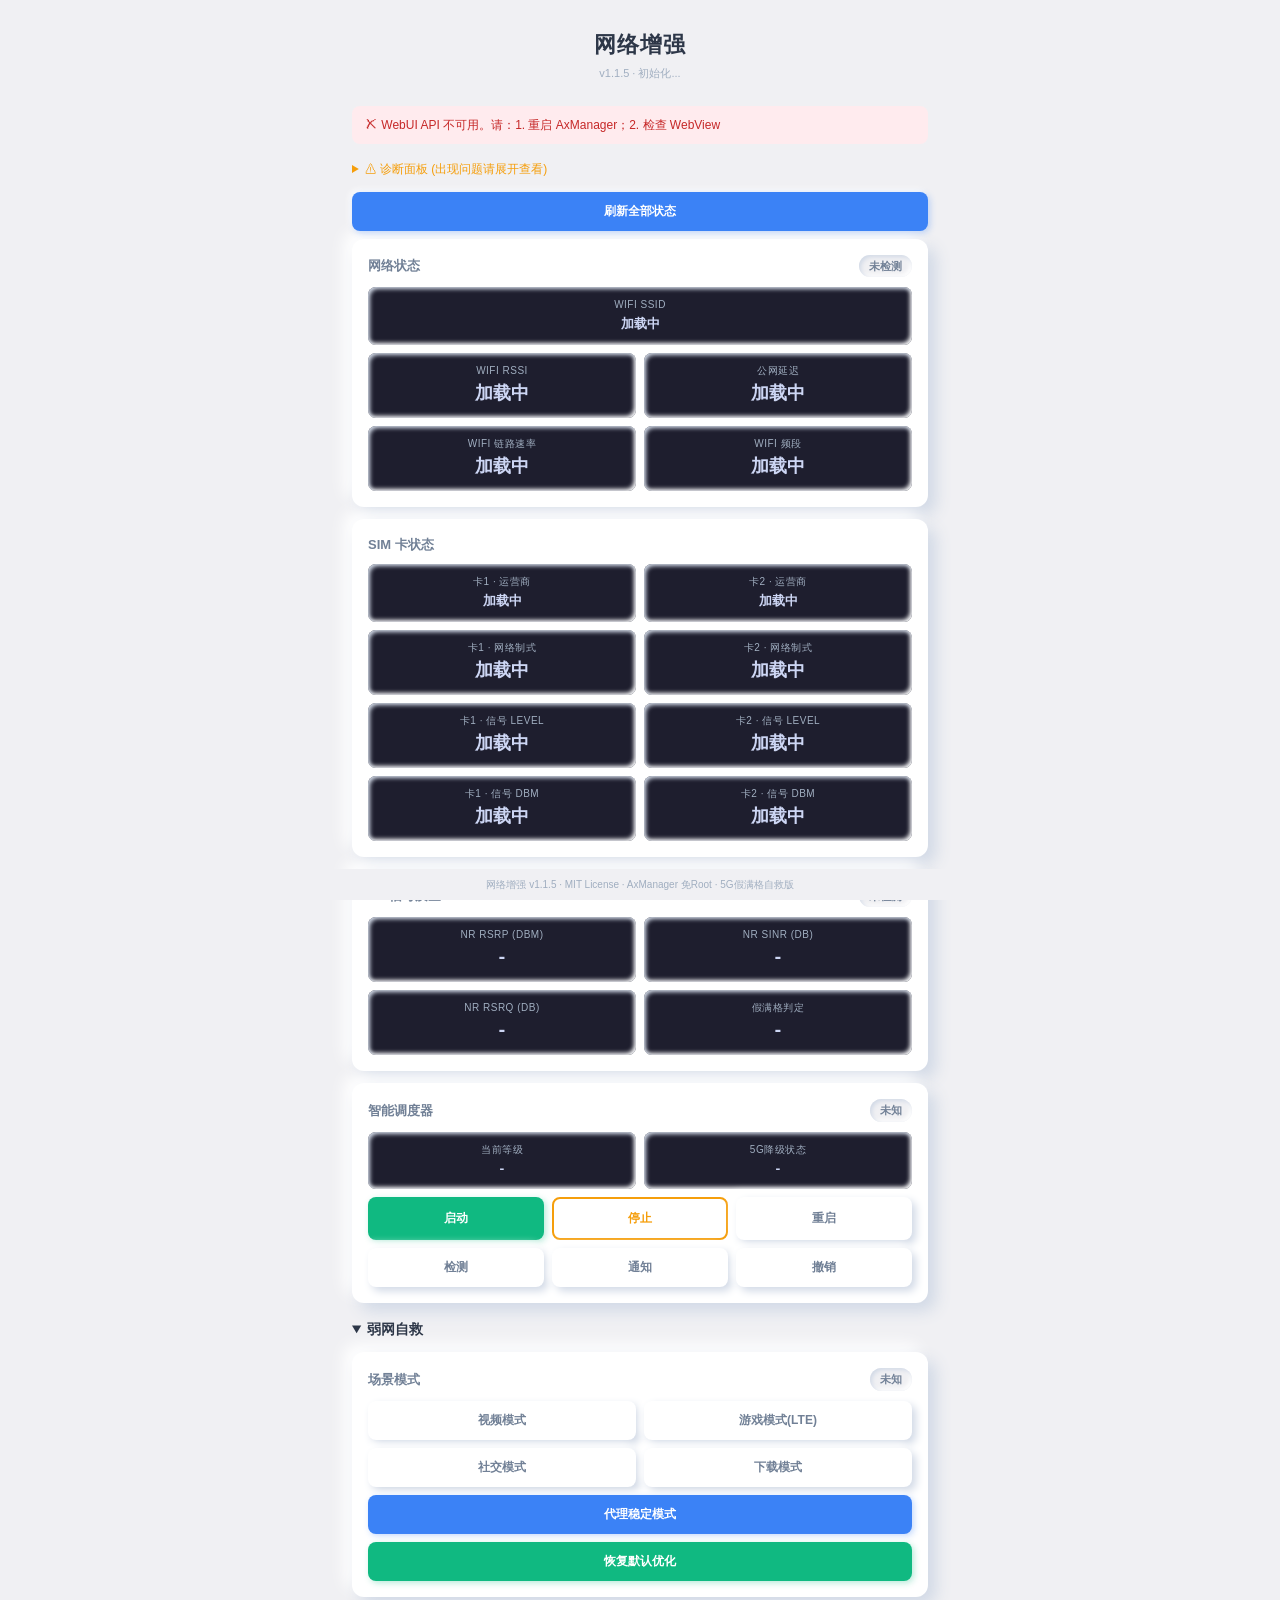
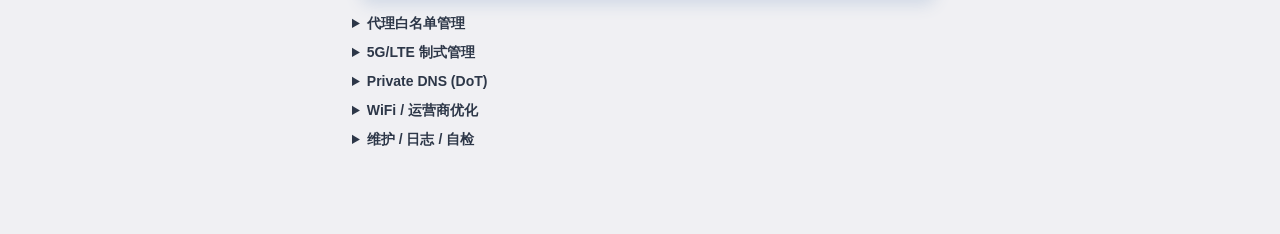
==== commit 7c51b143: "feat: v1.1.5 UI 白色新拟态重构 (预发布测试版)" ====
--- a/webroot/index.html
+++ b/webroot/index.html
@@ -18,7 +18,7 @@
   <div class="api-banner" id="api-banner"></div>
 
   <details id="diag-panel">
-    <summary style="color:#f0b056">⚠ 诊断面板 (出现问题请展开查看)</summary>
+    <summary>⚠ 诊断面板 (出现问题请展开查看)</summary>
     <div class="card">
       <div class="card-title">
         <span>API 状态</span>
@@ -35,12 +35,13 @@
     <button class="btn primary" style="width:100%" onclick="refreshAll()">刷新全部状态</button>
   </div>
 
+  <!-- L1: 核心状态区 -->
   <div class="card">
     <div class="card-title">
       <span>网络状态</span>
       <span class="badge" id="net-badge">未检测</span>
     </div>
-    <div class="grid" id="net-grid">
+    <div class="grid">
       <div class="stat" style="grid-column:1/-1">
         <div class="stat-label">WiFi SSID</div>
         <div class="stat-value small" id="wifi-ssid">加载中</div>
@@ -50,6 +51,10 @@
         <div class="stat-value" id="wifi-rssi">加载中</div>
       </div>
       <div class="stat">
+        <div class="stat-label">公网延迟</div>
+        <div class="stat-value" id="net-ping">加载中</div>
+      </div>
+      <div class="stat">
         <div class="stat-label">WiFi 链路速率</div>
         <div class="stat-value" id="wifi-speed">加载中</div>
       </div>
@@ -57,49 +62,55 @@
         <div class="stat-label">WiFi 频段</div>
         <div class="stat-value" id="wifi-freq">加载中</div>
       </div>
-      <div class="stat">
-        <div class="stat-label">公网延迟</div>
-        <div class="stat-value" id="net-ping">加载中</div>
-      </div>
-      <!-- <div class="stat">
+      <div class="stat" style="display:none">
         <div class="stat-label">网络类型</div>
         <div class="stat-value" id="net-type">加载中</div>
-      </div> -->
+      </div>
+    </div>
+  </div>
+
+  <!-- L1: SIM 卡状态 (双卡合并) -->
+  <div class="card">
+    <div class="card-title">
+      <span>SIM 卡状态</span>
+    </div>
+    <div class="grid">
       <div class="stat">
         <div class="stat-label">卡1 · 运营商</div>
         <div class="stat-value small" id="mobile-carrier-1">加载中</div>
       </div>
       <div class="stat">
+        <div class="stat-label">卡2 · 运营商</div>
+        <div class="stat-value small" id="mobile-carrier-2">加载中</div>
+      </div>
+      <div class="stat">
         <div class="stat-label">卡1 · 网络制式</div>
         <div class="stat-value" id="mobile-rat-1">加载中</div>
       </div>
       <div class="stat">
+        <div class="stat-label">卡2 · 网络制式</div>
+        <div class="stat-value" id="mobile-rat-2">加载中</div>
+      </div>
+      <div class="stat">
         <div class="stat-label">卡1 · 信号 Level</div>
         <div class="stat-value" id="mobile-level-1">加载中</div>
       </div>
       <div class="stat">
+        <div class="stat-label">卡2 · 信号 Level</div>
+        <div class="stat-value" id="mobile-level-2">加载中</div>
+      </div>
+      <div class="stat">
         <div class="stat-label">卡1 · 信号 dBm</div>
         <div class="stat-value" id="mobile-dbm-1">加载中</div>
       </div>
       <div class="stat">
-        <div class="stat-label">卡2 · 运营商</div>
-        <div class="stat-value small" id="mobile-carrier-2">加载中</div>
-      </div>
-      <div class="stat">
-        <div class="stat-label">卡2 · 网络制式</div>
-        <div class="stat-value" id="mobile-rat-2">加载中</div>
-      </div>
-      <div class="stat">
-        <div class="stat-label">卡2 · 信号 Level</div>
-        <div class="stat-value" id="mobile-level-2">加载中</div>
-      </div>
-      <div class="stat">
         <div class="stat-label">卡2 · 信号 dBm</div>
         <div class="stat-value" id="mobile-dbm-2">加载中</div>
       </div>
     </div>
   </div>
 
+  <!-- L2: 5G 信号质量 -->
   <div class="card">
     <div class="card-title">
       <span>5G 信号质量</span>
@@ -111,14 +122,14 @@
         <div class="stat-value" id="nr-rsrp">-</div>
       </div>
       <div class="stat">
+        <div class="stat-label">NR SINR (dB)</div>
+        <div class="stat-value" id="nr-sinr">-</div>
+      </div>
+      <div class="stat">
         <div class="stat-label">NR RSRQ (dB)</div>
         <div class="stat-value" id="nr-rsrq">-</div>
       </div>
       <div class="stat">
-        <div class="stat-label">NR SINR (dB)</div>
-        <div class="stat-value" id="nr-sinr">-</div>
-      </div>
-      <div class="stat">
         <div class="stat-label">假满格判定</div>
         <div class="stat-value" id="fake5g-status">-</div>
       </div>
@@ -126,49 +137,7 @@
     <div class="fake5g-warn" id="fake5g-warn">⚠ 检测到 5G 假满格，调度器将自动降级到 4G（冷却 30 分钟）</div>
   </div>
 
-  <div class="card">
-    <div class="card-title">
-      <span>弱网自救</span>
-      <span class="badge" id="weaknet-badge">未知</span>
-    </div>
-    <div class="btn-grid">
-      <button class="btn" onclick="runCmd('sh ' + MODDIR + '/scripts/weaknet.sh video', '视频模式')">视频模式</button>
-      <button class="btn" onclick="runCmd('sh ' + MODDIR + '/scripts/weaknet.sh game', '游戏模式(LTE)')">游戏模式(LTE)</button>
-      <button class="btn" onclick="runCmd('sh ' + MODDIR + '/scripts/weaknet.sh social', '社交模式')">社交模式</button>
-      <button class="btn" onclick="runCmd('sh ' + MODDIR + '/scripts/weaknet.sh download', '下载模式')">下载模式</button>
-      <button class="btn primary" onclick="runCmd('sh ' + MODDIR + '/action.sh 33', '代理稳定模式')"
-        style="grid-column:1/-1">代理稳定模式</button>
-      <button class="btn success" onclick="runCmd('sh ' + MODDIR + '/scripts/weaknet.sh normal', '恢复默认')"
-        style="grid-column:1/-1">恢复默认优化</button>
-    </div>
-  </div>
-
-  <div class="card">
-    <div class="card-title">
-      <span>代理白名单管理</span>
-      <span class="badge" id="wl-badge">Data Saver</span>
-    </div>
-    <div style="font-size:10px;color:#6b7589;margin-bottom:6px">代理稳定模式开启后, 将代理软件加入白名单可防止其被 Data Saver 误杀</div>
-    <input type="text" id="vpn-pkg-input" placeholder="输入代理软件包名，如 com.v2ray.ang"
-      style="width:100%;padding:8px;margin-bottom:6px;background:#0f1422;border:1px solid #1e2638;border-radius:4px;color:#e4e8f0;font-size:12px;font-family:inherit;box-sizing:border-box">
-    <div class="btn-grid">
-      <button class="btn success" onclick="addVpnWhitelist()">加入白名单</button>
-      <button class="btn warn" onclick="removeVpnWhitelist()">移出白名单</button>
-    </div>
-  </div>
-
-  <div class="card">
-    <div class="card-title">
-      <span>5G/LTE 制式管理</span>
-    </div>
-    <div class="btn-grid cols-3">
-      <button class="btn" onclick="runCmd('sh ' + MODDIR + '/action.sh 30', '5G自检')">5G自检</button>
-      <button class="btn warn" onclick="runCmd('sh ' + MODDIR + '/action.sh 31', '锁定LTE')">锁定LTE</button>
-      <button class="btn success" onclick="runCmd('sh ' + MODDIR + '/action.sh 32', '解锁LTE')">解锁LTE</button>
-    </div>
-    <div style="font-size:10px;color:#6b7589;margin-top:6px">锁定LTE会启用LTE Only模式，非VoLTE来电可能无法接通</div>
-  </div>
-
+  <!-- L2: 智能调度器 -->
   <div class="card">
     <div class="card-title">
       <span>智能调度器</span>
@@ -194,36 +163,92 @@
     </div>
   </div>
 
-  <div class="card">
-    <div class="card-title">
-      <span>Private DNS (DoT)</span>
-      <span class="badge" id="dns-badge">未知</span>
-    </div>
-    <div style="font-size:11px;color:#8b95ad;margin-bottom:6px">模式: <span id="dns-mode">-</span> | 主机: <span
-        id="dns-spec">-</span></div>
-    <div class="btn-grid cols-3">
-      <button class="btn" onclick="runCmd('sh ' + MODDIR + '/scripts/dns.sh on ali', '阿里')">阿里</button>
-      <button class="btn" onclick="runCmd('sh ' + MODDIR + '/scripts/dns.sh on tencent', '腾讯')">腾讯</button>
-      <button class="btn" onclick="runCmd('sh ' + MODDIR + '/scripts/dns.sh on dnspod', 'DNSPod')">DNSPod</button>
-      <button class="btn primary" onclick="runCmd('sh ' + MODDIR + '/scripts/dns.sh auto', '智能选择')">智能选择</button>
-      <button class="btn" onclick="runCmd('sh ' + MODDIR + '/scripts/dns.sh off', '禁用DNS')">禁用</button>
-      <button class="btn" onclick="runCmd('sh ' + MODDIR + '/scripts/dns.sh status', 'DNS状态')">状态</button>
-    </div>
-  </div>
-
-  <div class="card">
-    <div class="card-title"><span>WiFi / 运营商</span></div>
-    <div class="btn-grid">
-      <button class="btn" onclick="runCmd('sh ' + MODDIR + '/scripts/wifi.sh apply', '应用WiFi')">应用WiFi</button>
-      <button class="btn" onclick="runCmd('sh ' + MODDIR + '/scripts/wifi.sh status', 'WiFi状态')">WiFi状态</button>
-      <button class="btn" onclick="runCmd('sh ' + MODDIR + '/scripts/carrier.sh apply', '应用运营商')">应用运营商</button>
-      <button class="btn" onclick="runCmd('sh ' + MODDIR + '/scripts/carrier.sh status', '运营商状态')">运营商状态</button>
-    </div>
-  </div>
-
+  <!-- L3: 弱网自救 (可展开) -->
+  <details open>
+    <summary style="font-size:14px;font-weight:600;color:var(--text-primary);padding:4px 0">弱网自救</summary>
+    <div class="card" style="margin-top:8px">
+      <div class="card-title">
+        <span>场景模式</span>
+        <span class="badge" id="weaknet-badge">未知</span>
+      </div>
+      <div class="btn-grid">
+        <button class="btn" onclick="runCmd('sh ' + MODDIR + '/scripts/weaknet.sh video', '视频模式')">视频模式</button>
+        <button class="btn" onclick="runCmd('sh ' + MODDIR + '/scripts/weaknet.sh game', '游戏模式(LTE)')">游戏模式(LTE)</button>
+        <button class="btn" onclick="runCmd('sh ' + MODDIR + '/scripts/weaknet.sh social', '社交模式')">社交模式</button>
+        <button class="btn" onclick="runCmd('sh ' + MODDIR + '/scripts/weaknet.sh download', '下载模式')">下载模式</button>
+        <button class="btn primary" onclick="runCmd('sh ' + MODDIR + '/action.sh 33', '代理稳定模式')" style="grid-column:1/-1">代理稳定模式</button>
+        <button class="btn success" onclick="runCmd('sh ' + MODDIR + '/scripts/weaknet.sh normal', '恢复默认')" style="grid-column:1/-1">恢复默认优化</button>
+      </div>
+    </div>
+  </details>
+
+  <!-- L3: 代理白名单 -->
   <details>
-    <summary>维护 / 日志 / 自检</summary>
-    <div class="card">
+    <summary style="font-size:14px;font-weight:600;color:var(--text-primary);padding:4px 0">代理白名单管理</summary>
+    <div class="card" style="margin-top:8px">
+      <div class="card-title">
+        <span>Data Saver 白名单</span>
+        <span class="badge" id="wl-badge">Data Saver</span>
+      </div>
+      <div style="font-size:10px;color:var(--text-muted);margin-bottom:8px">代理稳定模式开启后, 将代理软件加入白名单可防止其被 Data Saver 误杀</div>
+      <input type="text" id="vpn-pkg-input" placeholder="输入代理软件包名，如 com.v2ray.ang" style="margin-bottom:8px">
+      <div class="btn-grid">
+        <button class="btn success" onclick="addVpnWhitelist()">加入白名单</button>
+        <button class="btn danger" onclick="removeVpnWhitelist()">移出白名单</button>
+      </div>
+    </div>
+  </details>
+
+  <!-- L3: 5G/LTE 制式管理 -->
+  <details>
+    <summary style="font-size:14px;font-weight:600;color:var(--text-primary);padding:4px 0">5G/LTE 制式管理</summary>
+    <div class="card" style="margin-top:8px">
+      <div class="btn-grid cols-3">
+        <button class="btn" onclick="runCmd('sh ' + MODDIR + '/action.sh 30', '5G自检')">5G自检</button>
+        <button class="btn warn" onclick="runCmd('sh ' + MODDIR + '/action.sh 31', '锁定LTE')">锁定LTE</button>
+        <button class="btn success" onclick="runCmd('sh ' + MODDIR + '/action.sh 32', '解锁LTE')">解锁LTE</button>
+      </div>
+      <div style="font-size:10px;color:var(--text-muted);margin-top:8px">锁定LTE会启用LTE Only模式，非VoLTE来电可能无法接通</div>
+    </div>
+  </details>
+
+  <!-- L3: Private DNS -->
+  <details>
+    <summary style="font-size:14px;font-weight:600;color:var(--text-primary);padding:4px 0">Private DNS (DoT)</summary>
+    <div class="card" style="margin-top:8px">
+      <div class="card-title">
+        <span>DNS 状态</span>
+        <span class="badge" id="dns-badge">未知</span>
+      </div>
+      <div style="font-size:11px;color:var(--text-secondary);margin-bottom:8px">模式: <span id="dns-mode">-</span> | 主机: <span id="dns-spec">-</span></div>
+      <div class="btn-grid cols-3">
+        <button class="btn" onclick="runCmd('sh ' + MODDIR + '/scripts/dns.sh on ali', '阿里')">阿里</button>
+        <button class="btn" onclick="runCmd('sh ' + MODDIR + '/scripts/dns.sh on tencent', '腾讯')">腾讯</button>
+        <button class="btn" onclick="runCmd('sh ' + MODDIR + '/scripts/dns.sh on dnspod', 'DNSPod')">DNSPod</button>
+        <button class="btn primary" onclick="runCmd('sh ' + MODDIR + '/scripts/dns.sh auto', '智能选择')">智能选择</button>
+        <button class="btn" onclick="runCmd('sh ' + MODDIR + '/scripts/dns.sh off', '禁用DNS')">禁用</button>
+        <button class="btn" onclick="runCmd('sh ' + MODDIR + '/scripts/dns.sh status', 'DNS状态')">状态</button>
+      </div>
+    </div>
+  </details>
+
+  <!-- L3: WiFi / 运营商 -->
+  <details>
+    <summary style="font-size:14px;font-weight:600;color:var(--text-primary);padding:4px 0">WiFi / 运营商优化</summary>
+    <div class="card" style="margin-top:8px">
+      <div class="btn-grid">
+        <button class="btn" onclick="runCmd('sh ' + MODDIR + '/scripts/wifi.sh apply', '应用WiFi')">应用WiFi</button>
+        <button class="btn" onclick="runCmd('sh ' + MODDIR + '/scripts/wifi.sh status', 'WiFi状态')">WiFi状态</button>
+        <button class="btn" onclick="runCmd('sh ' + MODDIR + '/scripts/carrier.sh apply', '应用运营商')">应用运营商</button>
+        <button class="btn" onclick="runCmd('sh ' + MODDIR + '/scripts/carrier.sh status', '运营商状态')">运营商状态</button>
+      </div>
+    </div>
+  </details>
+
+  <!-- L3: 维护 -->
+  <details>
+    <summary style="font-size:14px;font-weight:600;color:var(--text-primary);padding:4px 0">维护 / 日志 / 自检</summary>
+    <div class="card" style="margin-top:8px">
       <div class="btn-grid">
         <button class="btn" onclick="runCmd('sh ' + MODDIR + '/action.sh 26', '模块自检')">模块自检</button>
         <button class="btn danger" onclick="confirmReset()">一键还原</button>
@@ -234,7 +259,7 @@
     </div>
   </details>
 
-  <div class="footer">网络增强 v1.1.4 · MIT License · AxManager 免Root · 5G假满格自救版</div>
+  <div class="footer">网络增强 v1.1.5 · MIT License · AxManager 免Root · 5G假满格自救版</div>
   <div class="exec-indicator" id="exec-indicator">
     <div class="exec-bar"></div>
   </div>
@@ -1253,4 +1278,4 @@
 
 </body>
 
-</html>+</html>
--- a/webroot/style.css
+++ b/webroot/style.css
@@ -1,281 +1,230 @@
-* {
-  box-sizing: border-box;
-  -webkit-tap-highlight-color: transparent
-}
-
-html,
-body {
-  margin: 0;
-  padding: 0;
+/* ==========================================================================
+   网络增强 v1.1.5 — 白色轻拟物化（新拟态）设计系统
+   ========================================================================== */
+
+* { box-sizing: border-box; -webkit-tap-highlight-color: transparent; margin: 0; padding: 0; }
+
+:root {
+  --bg: #F0F0F3;
+  --surface: #FFFFFF;
+  --shadow-dark: #D1D9E6;
+  --shadow-light: #FFFFFF;
+  --display-bg: #1E1E2E;
+  --display-fg: #CDD6F4;
+  --text-primary: #2D3748;
+  --text-secondary: #718096;
+  --text-muted: #A0AEC0;
+  --accent-blue: #3B82F6;
+  --accent-blue-dark: #2563EB;
+  --accent-green: #10B981;
+  --accent-red: #EF4444;
+  --accent-amber: #F59E0B;
+  --radius-card: 12px;
+  --radius-btn: 8px;
+  --radius-stat: 8px;
+  --neumo-out: 8px 8px 16px var(--shadow-dark), -8px -8px 16px var(--shadow-light);
+  --neumo-out-sm: 4px 4px 8px var(--shadow-dark), -4px -4px 8px var(--shadow-light);
+  --neumo-in: inset 4px 4px 8px var(--shadow-dark), inset -4px -4px 8px var(--shadow-light);
+  --neumo-in-sm: inset 2px 2px 4px var(--shadow-dark), inset -2px -2px 4px var(--shadow-light);
+}
+
+html, body {
   font-family: -apple-system, BlinkMacSystemFont, "Segoe UI", "PingFang SC", "Microsoft YaHei", sans-serif;
-  background: #0a0e1a;
-  color: #e4e8f0;
+  background: var(--bg);
+  color: var(--text-primary);
   font-size: 14px;
-  line-height: 1.5
+  line-height: 1.5;
 }
 
 body {
   padding: 12px;
   padding-bottom: 80px;
   max-width: 600px;
-  margin: 0 auto
-}
-
-h1 {
-  font-size: 18px;
-  margin: 0 0 2px;
-  font-weight: 600;
-  color: #7ab8ff
-}
-
+  margin: 0 auto;
+}
+
+/* --- Header --- */
 .header {
-  padding: 8px 0 12px;
-  border-bottom: 1px solid #1e2638;
-  margin-bottom: 12px
-}
-
+  padding: 16px 0 12px;
+  margin-bottom: 12px;
+  text-align: center;
+}
+.header h1 {
+  font-size: 22px;
+  font-weight: 700;
+  color: var(--text-primary);
+  letter-spacing: 1px;
+}
 .header .ver {
   font-size: 11px;
-  color: #5a6478;
-  margin-top: 2px
-}
-
+  color: var(--text-muted);
+  margin-top: 4px;
+}
+
+/* --- API Banner --- */
+.api-banner {
+  padding: 10px 14px;
+  border-radius: var(--radius-btn);
+  font-size: 12px;
+  margin-bottom: 10px;
+  display: none;
+  font-weight: 500;
+}
+.api-banner.ok { background: #E8F5E9; color: #2E7D32; display: block; }
+.api-banner.warn { background: #FFF8E1; color: #F57F17; display: block; }
+.api-banner.err { background: #FFEBEE; color: #C62828; display: block; }
+
+/* --- Card (凸起新拟态) --- */
 .card {
-  background: #131826;
-  border: 1px solid #1e2638;
-  border-radius: 8px;
-  padding: 12px;
-  margin-bottom: 10px
-}
-
+  background: var(--surface);
+  border-radius: var(--radius-card);
+  padding: 16px;
+  margin-bottom: 12px;
+  box-shadow: var(--neumo-out);
+}
 .card-title {
   font-size: 13px;
-  color: #8b95ad;
-  margin-bottom: 8px;
+  font-weight: 600;
+  color: var(--text-secondary);
+  margin-bottom: 10px;
   display: flex;
   align-items: center;
-  justify-content: space-between
-}
-
-.card-title .badge {
-  background: #1e2a45;
-  color: #7ab8ff;
-  padding: 2px 6px;
-  border-radius: 4px;
+  justify-content: space-between;
+}
+
+/* --- Badge --- */
+.badge {
+  padding: 3px 10px;
+  border-radius: 20px;
   font-size: 11px;
-  font-weight: 500
-}
-
-.card-title .badge.ok {
-  background: #1a3a28;
-  color: #5dd4a3
-}
-
-.card-title .badge.warn {
-  background: #3a2e1a;
-  color: #f0b056
-}
-
-.card-title .badge.err {
-  background: #3a1a1f;
-  color: #ff6b7a
-}
-
+  font-weight: 600;
+  background: var(--bg);
+  color: var(--text-secondary);
+  box-shadow: var(--neumo-in-sm);
+}
+.badge.ok { background: #E8F5E9; color: #2E7D32; box-shadow: none; }
+.badge.warn { background: #FFF8E1; color: #F57F17; box-shadow: none; }
+.badge.err { background: #FFEBEE; color: #C62828; box-shadow: none; }
+
+/* --- Grid --- */
 .grid {
   display: grid;
   grid-template-columns: 1fr 1fr;
-  gap: 6px
-}
-
+  gap: 8px;
+}
+
+/* --- Stat (凹陷显示屏) --- */
 .stat {
-  padding: 6px 8px;
-  background: #0f1422;
-  border-radius: 4px;
-  border: 1px solid #1e2638
-}
-
+  padding: 10px 12px;
+  background: var(--display-bg);
+  border-radius: var(--radius-stat);
+  box-shadow: var(--neumo-in-sm);
+  text-align: center;
+}
 .stat-label {
   font-size: 10px;
-  color: #6b7589;
-  margin-bottom: 1px
-}
-
+  color: var(--text-muted);
+  margin-bottom: 3px;
+  text-transform: uppercase;
+  letter-spacing: 0.5px;
+}
 .stat-value {
-  font-size: 13px;
-  color: #e4e8f0;
-  font-weight: 500;
-  word-break: break-all
-}
-
-.stat-value.small {
-  font-size: 11px
-}
-
-.stat-value.excellent {
-  color: #4ade80
-}
-
-.stat-value.good {
-  color: #5dd4a3
-}
-
-.stat-value.warn {
-  color: #f0b056
-}
-
-.stat-value.poor {
-  color: #ff8c69
-}
-
-.stat-value.bad {
-  color: #ff6b7a
-}
-
+  font-size: 18px;
+  font-weight: 700;
+  color: var(--display-fg);
+  font-family: ui-monospace, SFMono-Regular, Consolas, monospace;
+  word-break: break-all;
+}
+.stat-value.small { font-size: 13px; }
+.stat-value.excellent { color: #50FA7B; }
+.stat-value.good { color: #8BE9FD; }
+.stat-value.warn { color: #F1FA8C; }
+.stat-value.poor { color: #FFB86C; }
+.stat-value.bad { color: #FF5555; }
+
+/* --- Button Grid --- */
 .btn-grid {
   display: grid;
   grid-template-columns: 1fr 1fr;
-  gap: 6px
-}
-
-.btn-grid.cols-3 {
-  grid-template-columns: 1fr 1fr 1fr
-}
-
+  gap: 8px;
+}
+.btn-grid.cols-3 { grid-template-columns: 1fr 1fr 1fr; }
+
+/* --- Button (新拟态凸起) --- */
 .btn {
-  background: #1a2342;
-  color: #7ab8ff;
-  border: 1px solid #2a3458;
-  padding: 9px 6px;
-  border-radius: 5px;
-  font-size: 12px;
-  font-weight: 500;
+  background: var(--surface);
+  color: var(--text-secondary);
+  border: none;
+  padding: 11px 8px;
+  border-radius: var(--radius-btn);
+  font-size: 12px;
+  font-weight: 600;
   cursor: pointer;
-  transition: all .15s;
-  text-align: center;
-  font-family: inherit
-}
-
-.btn:hover {
-  background: #22305f;
-  border-color: #3a4878
-}
-
+  transition: all 0.15s ease;
+  text-align: center;
+  font-family: inherit;
+  box-shadow: var(--neumo-out-sm);
+}
 .btn:active {
-  transform: scale(.97)
-}
-
+  box-shadow: var(--neumo-in-sm);
+  color: var(--accent-blue);
+}
+.btn:disabled { opacity: 0.4; cursor: not-allowed; }
 .btn.primary {
-  background: #1e3a5f;
-  color: #a8d4ff;
-  border-color: #2a4a78
-}
-
+  background: var(--accent-blue);
+  color: #FFFFFF;
+  box-shadow: 2px 2px 6px rgba(59,130,246,0.3), -2px -2px 6px var(--shadow-light);
+}
+.btn.primary:active { box-shadow: inset 2px 2px 4px rgba(0,0,0,0.2); }
 .btn.success {
-  background: #1a3a28;
-  color: #5dd4a3;
-  border-color: #2a5540
-}
-
+  background: var(--accent-green);
+  color: #FFFFFF;
+  box-shadow: 2px 2px 6px rgba(16,185,129,0.3), -2px -2px 6px var(--shadow-light);
+}
+.btn.success:active { box-shadow: inset 2px 2px 4px rgba(0,0,0,0.2); }
 .btn.warn {
-  background: #3a2e1a;
-  color: #f0b056;
-  border-color: #5a4528
-}
-
+  background: var(--surface);
+  color: var(--accent-amber);
+  border: 2px solid var(--accent-amber);
+  box-shadow: none;
+}
+.btn.warn:active { background: #FFF8E1; }
 .btn.danger {
-  background: #3a1a1f;
-  color: #ff6b7a;
-  border-color: #5a2a30
-}
-
-.btn:disabled {
-  opacity: .4;
-  cursor: not-allowed
-}
-
+  background: var(--surface);
+  color: var(--accent-red);
+  border: 2px solid var(--accent-red);
+  box-shadow: none;
+  opacity: 0.8;
+}
+.btn.danger:active { background: #FFEBEE; }
+
+/* --- Toast --- */
 .toast {
-  position: fixed;
-  left: 50%;
-  bottom: 30px;
+  position: fixed; left: 50%; bottom: 30px;
   transform: translateX(-50%);
-  background: #1e2638;
-  color: #e4e8f0;
-  padding: 10px 16px;
-  border-radius: 6px;
-  border: 1px solid #2a3458;
+  background: var(--display-bg);
+  color: var(--display-fg);
+  padding: 10px 20px;
+  border-radius: var(--radius-btn);
   font-size: 13px;
   opacity: 0;
-  transition: opacity .25s;
+  transition: opacity 0.25s;
   pointer-events: none;
   z-index: 1000;
   max-width: 90%;
-  text-align: center
-}
-
-.toast.show {
-  opacity: 1
-}
-
-.diag {
-  background: #0a0e1a;
-  border: 1px solid #3a2e1a;
-  border-radius: 4px;
-  padding: 8px;
-  font-family: ui-monospace, SFMono-Regular, Consolas, monospace;
-  font-size: 10px;
-  line-height: 1.5;
-  color: #f0b056;
-  max-height: 200px;
-  overflow-y: auto;
-  white-space: pre-wrap;
-  word-break: break-all;
-  margin-top: 8px
-}
-
-.diag.err {
-  color: #ff6b7a;
-  border-color: #3a1a1f
-}
-
-.diag.ok {
-  color: #5dd4a3;
-  border-color: #1a3a28
-}
-
-.footer {
-  position: fixed;
-  bottom: 0;
-  left: 0;
-  right: 0;
-  background: #0a0e1a;
-  border-top: 1px solid #1e2638;
-  padding: 8px 12px;
-  text-align: center;
-  font-size: 10px;
-  color: #5a6478
-}
-
-details summary {
-  cursor: pointer;
-  color: #7ab8ff;
-  font-size: 12px;
-  padding: 4px 0
-}
-
-details[open] summary {
-  margin-bottom: 6px
-}
-
+  text-align: center;
+  box-shadow: 0 4px 12px rgba(0,0,0,0.15);
+}
+.toast.show { opacity: 1; }
+
+/* --- Alert Box --- */
 .alert-box {
-  position: fixed;
-  top: 10px;
-  left: 50%;
+  position: fixed; top: 10px; left: 50%;
   transform: translateX(-50%);
-  background: #1e2638;
-  color: #e4e8f0;
-  padding: 12px 16px;
-  border-radius: 6px;
-  border: 1px solid #2a3458;
+  background: var(--surface);
+  color: var(--text-primary);
+  padding: 14px 18px;
+  border-radius: var(--radius-card);
   font-size: 12px;
   z-index: 2000;
   max-width: 90%;
@@ -283,82 +232,146 @@
   white-space: pre-wrap;
   word-break: break-all;
   display: none;
-  box-shadow: 0 4px 12px rgba(0, 0, 0, .5);
+  box-shadow: 0 8px 24px rgba(0,0,0,0.12);
   max-height: 70vh;
-  overflow-y: auto
-}
-
-.alert-box.show {
-  display: block
-}
-
+  overflow-y: auto;
+}
+.alert-box.show { display: block; }
 .alert-box .close {
-  color: #7ab8ff;
+  color: var(--text-muted);
   cursor: pointer;
   float: right;
   font-weight: bold;
-  margin-left: 8px
-}
-
-.log-view {
-  background: #0a0e1a;
-  border: 1px solid #1e2638;
-  border-radius: 4px;
-  padding: 8px;
+  margin-left: 8px;
+  font-size: 16px;
+}
+
+/* --- Diag Panel --- */
+details summary {
+  cursor: pointer;
+  color: var(--accent-amber);
+  font-size: 12px;
+  padding: 6px 0;
+}
+details[open] summary { margin-bottom: 8px; }
+
+.diag {
+  background: var(--display-bg);
+  border-radius: var(--radius-stat);
+  padding: 10px;
   font-family: ui-monospace, SFMono-Regular, Consolas, monospace;
   font-size: 10px;
-  line-height: 1.5;
-  color: #a8b3c8;
+  line-height: 1.6;
+  color: var(--accent-amber);
+  max-height: 200px;
+  overflow-y: auto;
+  white-space: pre-wrap;
+  word-break: break-all;
+  margin-top: 8px;
+  box-shadow: var(--neumo-in-sm);
+}
+.diag.err { color: #FF5555; }
+.diag.ok { color: #50FA7B; }
+
+/* --- Log View --- */
+.log-view {
+  background: var(--display-bg);
+  border-radius: var(--radius-stat);
+  padding: 10px;
+  font-family: ui-monospace, SFMono-Regular, Consolas, monospace;
+  font-size: 10px;
+  line-height: 1.6;
+  color: var(--display-fg);
   max-height: 250px;
   overflow-y: auto;
   white-space: pre-wrap;
-  word-break: break-all
-}
-
-.log-view .log-warn {
-  color: #f0b056
-}
-
-.log-view .log-err {
-  color: #ff6b7a
-}
-
-.api-banner {
-  padding: 8px;
-  border-radius: 4px;
+  word-break: break-all;
+  margin-top: 8px;
+  box-shadow: var(--neumo-in-sm);
+}
+.log-view .log-warn { color: var(--accent-amber); }
+.log-view .log-err { color: #FF5555; }
+
+/* --- Fake5G Warning --- */
+.fake5g-warn {
+  background: #FFEBEE;
+  color: #C62828;
+  padding: 8px 12px;
+  border-radius: var(--radius-btn);
   font-size: 11px;
-  margin-bottom: 8px;
-  display: none
-}
-
-.api-banner.ok {
-  background: #1a3a28;
-  color: #5dd4a3;
-  display: block
-}
-
-.api-banner.warn {
-  background: #3a2e1a;
-  color: #f0b056;
-  display: block
-}
-
-.api-banner.err {
-  background: #3a1a1f;
-  color: #ff6b7a;
-  display: block
-}
-
-.fake5g-warn {
-  background: #3a1a1f;
-  color: #ff6b7a;
-  padding: 6px 8px;
-  border-radius: 4px;
+  margin-top: 8px;
+  display: none;
+  font-weight: 500;
+}
+.fake5g-warn.show { display: block; }
+
+/* --- Footer --- */
+.footer {
+  position: fixed; bottom: 0; left: 0; right: 0;
+  background: var(--bg);
+  padding: 8px 12px;
+  text-align: center;
+  font-size: 10px;
+  color: var(--text-muted);
+}
+
+/* --- Input --- */
+input[type="text"] {
+  width: 100%;
+  padding: 10px 12px;
+  background: var(--bg);
+  border: none;
+  border-radius: var(--radius-btn);
+  color: var(--text-primary);
+  font-size: 12px;
+  font-family: inherit;
+  box-shadow: var(--neumo-in-sm);
+  outline: none;
+}
+input[type="text"]:focus { box-shadow: var(--neumo-in); }
+
+/* --- Exec Indicator --- */
+.exec-indicator {
+  position: fixed; top: 0; left: 0; right: 0;
+  height: 3px;
+  background: var(--accent-blue);
+  opacity: 0;
+  transition: opacity 0.2s;
+  z-index: 9999;
+}
+.exec-indicator.show { opacity: 1; }
+.exec-indicator .exec-bar {
+  height: 100%;
+  background: linear-gradient(90deg, var(--accent-blue), #60A5FA, var(--accent-blue));
+  animation: exec-slide 1.2s linear infinite;
+}
+@keyframes exec-slide {
+  0% { transform: translateX(-100%); }
+  100% { transform: translateX(100%); }
+}
+
+.exec-label {
+  position: fixed; top: 8px; left: 50%;
+  transform: translateX(-50%);
+  background: var(--accent-blue);
+  color: #FFFFFF;
+  padding: 4px 16px;
+  border-radius: 20px;
   font-size: 11px;
-  margin-top: 4px;
-  display: none
-}
-
-.fake5g-warn.show {
-  display: block
-}+  font-weight: 600;
+  opacity: 0;
+  transition: opacity 0.2s;
+  z-index: 9999;
+  display: flex;
+  align-items: center;
+  gap: 6px;
+}
+.exec-label.show { opacity: 1; }
+.exec-label-spinner {
+  width: 10px; height: 10px;
+  border: 2px solid rgba(255,255,255,0.3);
+  border-top-color: #FFFFFF;
+  border-radius: 50%;
+  animation: exec-spin 0.8s linear infinite;
+}
+@keyframes exec-spin { to { transform: rotate(360deg); } }
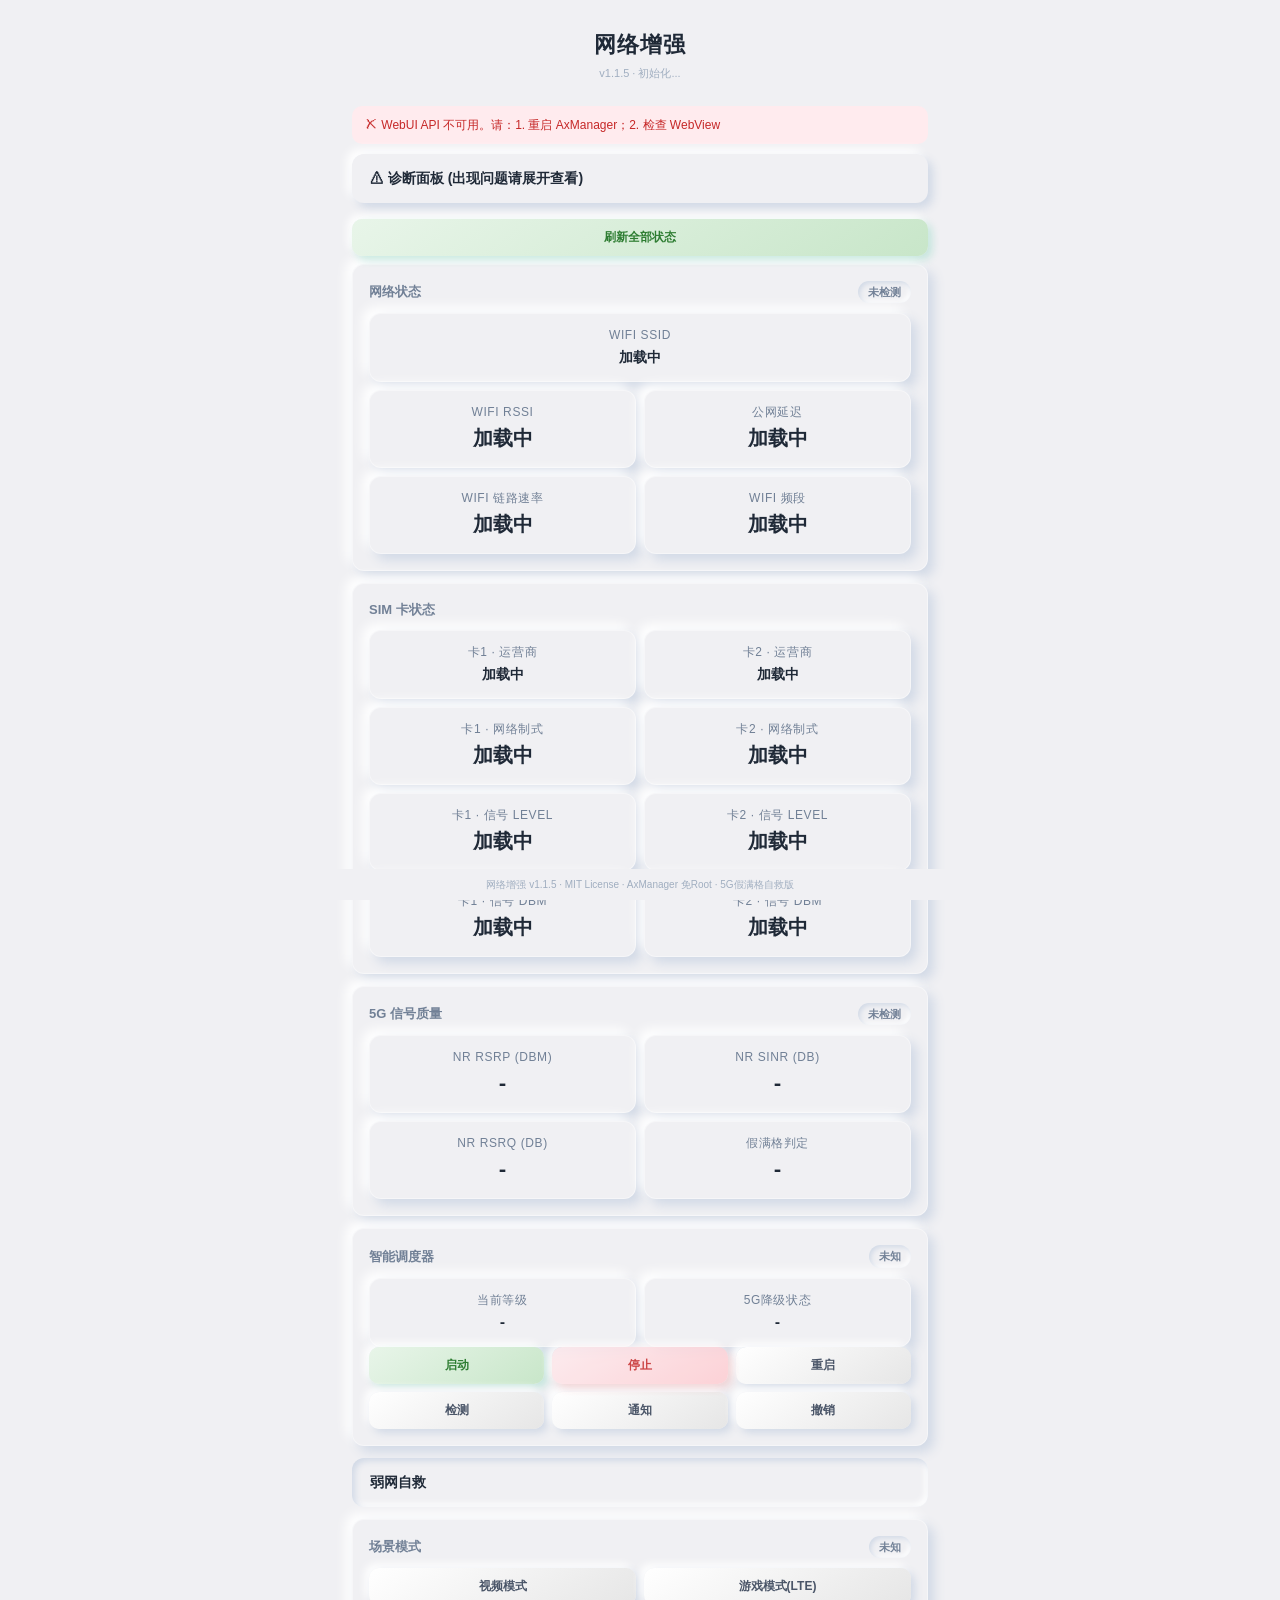
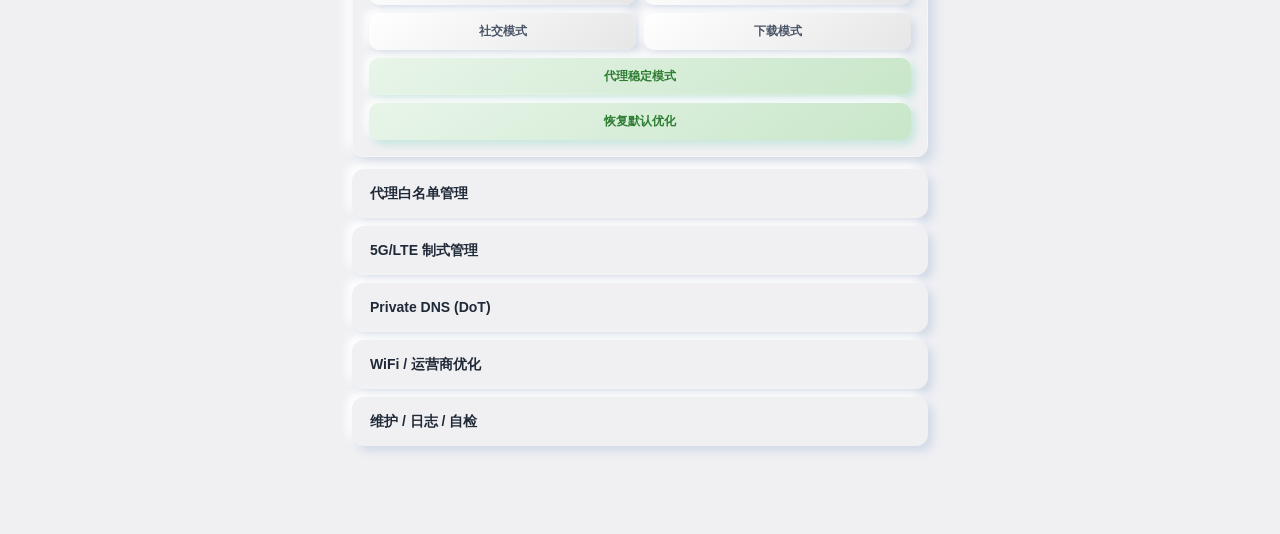
==== commit 94c3c7cd: "feat: v1.1.5 UI v2 全浅色新拟态重构 (预发布测试版)" ====
--- a/webroot/index.html
+++ b/webroot/index.html
@@ -143,7 +143,7 @@
       <span>智能调度器</span>
       <span class="badge" id="monitor-badge">未知</span>
     </div>
-    <div class="grid" style="margin-bottom:8px">
+    <div class="grid">
       <div class="stat">
         <div class="stat-label">当前等级</div>
         <div class="stat-value small" id="mon-level">-</div>
@@ -165,7 +165,7 @@
 
   <!-- L3: 弱网自救 (可展开) -->
   <details open>
-    <summary style="font-size:14px;font-weight:600;color:var(--text-primary);padding:4px 0">弱网自救</summary>
+    <summary>弱网自救</summary>
     <div class="card" style="margin-top:8px">
       <div class="card-title">
         <span>场景模式</span>
@@ -184,14 +184,14 @@
 
   <!-- L3: 代理白名单 -->
   <details>
-    <summary style="font-size:14px;font-weight:600;color:var(--text-primary);padding:4px 0">代理白名单管理</summary>
+    <summary>代理白名单管理</summary>
     <div class="card" style="margin-top:8px">
       <div class="card-title">
         <span>Data Saver 白名单</span>
         <span class="badge" id="wl-badge">Data Saver</span>
       </div>
-      <div style="font-size:10px;color:var(--text-muted);margin-bottom:8px">代理稳定模式开启后, 将代理软件加入白名单可防止其被 Data Saver 误杀</div>
-      <input type="text" id="vpn-pkg-input" placeholder="输入代理软件包名，如 com.v2ray.ang" style="margin-bottom:8px">
+      <div>代理稳定模式开启后, 将代理软件加入白名单可防止其被 Data Saver 误杀</div>
+      <input type="text" id="vpn-pkg-input" placeholder="输入代理软件包名，如 com.v2ray.ang">
       <div class="btn-grid">
         <button class="btn success" onclick="addVpnWhitelist()">加入白名单</button>
         <button class="btn danger" onclick="removeVpnWhitelist()">移出白名单</button>
@@ -201,26 +201,26 @@
 
   <!-- L3: 5G/LTE 制式管理 -->
   <details>
-    <summary style="font-size:14px;font-weight:600;color:var(--text-primary);padding:4px 0">5G/LTE 制式管理</summary>
+    <summary>5G/LTE 制式管理</summary>
     <div class="card" style="margin-top:8px">
       <div class="btn-grid cols-3">
         <button class="btn" onclick="runCmd('sh ' + MODDIR + '/action.sh 30', '5G自检')">5G自检</button>
         <button class="btn warn" onclick="runCmd('sh ' + MODDIR + '/action.sh 31', '锁定LTE')">锁定LTE</button>
         <button class="btn success" onclick="runCmd('sh ' + MODDIR + '/action.sh 32', '解锁LTE')">解锁LTE</button>
       </div>
-      <div style="font-size:10px;color:var(--text-muted);margin-top:8px">锁定LTE会启用LTE Only模式，非VoLTE来电可能无法接通</div>
+      <div>锁定LTE会启用LTE Only模式，非VoLTE来电可能无法接通</div>
     </div>
   </details>
 
   <!-- L3: Private DNS -->
   <details>
-    <summary style="font-size:14px;font-weight:600;color:var(--text-primary);padding:4px 0">Private DNS (DoT)</summary>
+    <summary>Private DNS (DoT)</summary>
     <div class="card" style="margin-top:8px">
       <div class="card-title">
         <span>DNS 状态</span>
         <span class="badge" id="dns-badge">未知</span>
       </div>
-      <div style="font-size:11px;color:var(--text-secondary);margin-bottom:8px">模式: <span id="dns-mode">-</span> | 主机: <span id="dns-spec">-</span></div>
+      <div>模式: <span id="dns-mode">-</span> | 主机: <span id="dns-spec">-</span></div>
       <div class="btn-grid cols-3">
         <button class="btn" onclick="runCmd('sh ' + MODDIR + '/scripts/dns.sh on ali', '阿里')">阿里</button>
         <button class="btn" onclick="runCmd('sh ' + MODDIR + '/scripts/dns.sh on tencent', '腾讯')">腾讯</button>
@@ -234,7 +234,7 @@
 
   <!-- L3: WiFi / 运营商 -->
   <details>
-    <summary style="font-size:14px;font-weight:600;color:var(--text-primary);padding:4px 0">WiFi / 运营商优化</summary>
+    <summary>WiFi / 运营商优化</summary>
     <div class="card" style="margin-top:8px">
       <div class="btn-grid">
         <button class="btn" onclick="runCmd('sh ' + MODDIR + '/scripts/wifi.sh apply', '应用WiFi')">应用WiFi</button>
@@ -247,7 +247,7 @@
 
   <!-- L3: 维护 -->
   <details>
-    <summary style="font-size:14px;font-weight:600;color:var(--text-primary);padding:4px 0">维护 / 日志 / 自检</summary>
+    <summary>维护 / 日志 / 自检</summary>
     <div class="card" style="margin-top:8px">
       <div class="btn-grid">
         <button class="btn" onclick="runCmd('sh ' + MODDIR + '/action.sh 26', '模块自检')">模块自检</button>
--- a/webroot/style.css
+++ b/webroot/style.css
@@ -1,5 +1,6 @@
 /* ==========================================================================
-   网络增强 v1.1.5 — 白色轻拟物化（新拟态）设计系统
+   网络增强 v1.1.5 UI v2 — 全浅色新拟态设计系统
+   彻底移除深色 LCD 隐喻，统一浅色视觉
    ========================================================================== */
 
 * { box-sizing: border-box; -webkit-tap-highlight-color: transparent; margin: 0; padding: 0; }
@@ -9,23 +10,15 @@
   --surface: #FFFFFF;
   --shadow-dark: #D1D9E6;
   --shadow-light: #FFFFFF;
-  --display-bg: #1E1E2E;
-  --display-fg: #CDD6F4;
-  --text-primary: #2D3748;
+  --text-primary: #1F2937;
   --text-secondary: #718096;
   --text-muted: #A0AEC0;
-  --accent-blue: #3B82F6;
-  --accent-blue-dark: #2563EB;
-  --accent-green: #10B981;
-  --accent-red: #EF4444;
-  --accent-amber: #F59E0B;
   --radius-card: 12px;
-  --radius-btn: 8px;
-  --radius-stat: 8px;
-  --neumo-out: 8px 8px 16px var(--shadow-dark), -8px -8px 16px var(--shadow-light);
+  --radius-btn: 10px;
+  --neumo-out: 6px 6px 12px var(--shadow-dark), -6px -6px 12px var(--shadow-light);
   --neumo-out-sm: 4px 4px 8px var(--shadow-dark), -4px -4px 8px var(--shadow-light);
-  --neumo-in: inset 4px 4px 8px var(--shadow-dark), inset -4px -4px 8px var(--shadow-light);
-  --neumo-in-sm: inset 2px 2px 4px var(--shadow-dark), inset -2px -2px 4px var(--shadow-light);
+  --neumo-in: inset 3px 3px 6px var(--shadow-dark), inset -3px -3px 6px var(--shadow-light);
+  --neumo-in-sm: inset 2px 2px 5px var(--shadow-dark), inset -2px -2px 5px var(--shadow-light);
 }
 
 html, body {
@@ -74,13 +67,14 @@
 .api-banner.warn { background: #FFF8E1; color: #F57F17; display: block; }
 .api-banner.err { background: #FFEBEE; color: #C62828; display: block; }
 
-/* --- Card (凸起新拟态) --- */
+/* --- Card (新拟态凸起卡片) --- */
 .card {
-  background: var(--surface);
+  background: var(--bg);
   border-radius: var(--radius-card);
   padding: 16px;
   margin-bottom: 12px;
   box-shadow: var(--neumo-out);
+  border: 1px solid rgba(255, 255, 255, 0.4);
 }
 .card-title {
   font-size: 13px;
@@ -113,34 +107,72 @@
   gap: 8px;
 }
 
-/* --- Stat (凹陷显示屏) --- */
+/* --- Metric Card (浅色新拟态凸起，替代黑底) --- */
+.metric-card {
+  background: var(--bg);
+  box-shadow: 6px 6px 12px var(--shadow-dark), -6px -6px 12px var(--shadow-light);
+  border-radius: 12px;
+  padding: 12px 16px;
+  border: 1px solid rgba(255, 255, 255, 0.4);
+  text-align: center;
+}
+
+/* --- Metric Label (小字标签) --- */
+.metric-label {
+  font-size: 12px;
+  color: var(--text-secondary);
+  letter-spacing: 0.05em;
+  text-transform: uppercase;
+  margin-bottom: 4px;
+}
+
+/* --- Metric Value (等宽+语义色，替代黑底白字) --- */
+.metric-value {
+  font-family: ui-monospace, SFMono-Regular, "SF Mono", Consolas, monospace;
+  font-size: 20px;
+  font-weight: 700;
+  color: var(--text-primary);
+  margin-top: 4px;
+}
+.metric-value.small { font-size: 14px; }
+
+/* 信号质量色标（浅色背景上的饱和色） */
+.metric-value.excellent { color: #059669; }
+.metric-value.good      { color: #0891B2; }
+.metric-value.warn      { color: #D97706; }
+.metric-value.poor      { color: #EA580C; }
+.metric-value.bad       { color: #DC2626; }
+
+/* --- 兼容旧 class: stat / stat-label / stat-value --- */
 .stat {
-  padding: 10px 12px;
-  background: var(--display-bg);
-  border-radius: var(--radius-stat);
-  box-shadow: var(--neumo-in-sm);
+  background: var(--bg);
+  box-shadow: 6px 6px 12px var(--shadow-dark), -6px -6px 12px var(--shadow-light);
+  border-radius: 12px;
+  padding: 12px 16px;
+  border: 1px solid rgba(255, 255, 255, 0.4);
   text-align: center;
 }
 .stat-label {
-  font-size: 10px;
-  color: var(--text-muted);
-  margin-bottom: 3px;
+  font-size: 12px;
+  color: var(--text-secondary);
+  letter-spacing: 0.05em;
   text-transform: uppercase;
-  letter-spacing: 0.5px;
+  margin-bottom: 4px;
 }
 .stat-value {
-  font-size: 18px;
+  font-family: ui-monospace, SFMono-Regular, "SF Mono", Consolas, monospace;
+  font-size: 20px;
   font-weight: 700;
-  color: var(--display-fg);
-  font-family: ui-monospace, SFMono-Regular, Consolas, monospace;
+  color: var(--text-primary);
+  margin-top: 4px;
   word-break: break-all;
 }
-.stat-value.small { font-size: 13px; }
-.stat-value.excellent { color: #50FA7B; }
-.stat-value.good { color: #8BE9FD; }
-.stat-value.warn { color: #F1FA8C; }
-.stat-value.poor { color: #FFB86C; }
-.stat-value.bad { color: #FF5555; }
+.stat-value.small { font-size: 14px; }
+.stat-value.excellent { color: #059669; }
+.stat-value.good      { color: #0891B2; }
+.stat-value.warn      { color: #D97706; }
+.stat-value.poor      { color: #EA580C; }
+.stat-value.bad       { color: #DC2626; }
 
 /* --- Button Grid --- */
 .btn-grid {
@@ -150,60 +182,86 @@
 }
 .btn-grid.cols-3 { grid-template-columns: 1fr 1fr 1fr; }
 
-/* --- Button (新拟态凸起) --- */
-.btn {
-  background: var(--surface);
-  color: var(--text-secondary);
+/* --- Button: 新拟态凸起（统一 4 种样式） --- */
+.neu-btn, .btn {
+  background: linear-gradient(145deg, #FFFFFF, #E6E6E6);
+  box-shadow: 4px 4px 8px var(--shadow-dark), -4px -4px 8px var(--shadow-light);
+  border-radius: var(--radius-btn);
   border: none;
-  padding: 11px 8px;
-  border-radius: var(--radius-btn);
-  font-size: 12px;
+  color: #4A5568;
   font-weight: 600;
+  padding: 10px 20px;
+  font-size: 12px;
   cursor: pointer;
-  transition: all 0.15s ease;
+  transition: all 0.2s ease;
   text-align: center;
   font-family: inherit;
-  box-shadow: var(--neumo-out-sm);
-}
-.btn:active {
+}
+.neu-btn:active, .btn:active, .neu-btn.active {
+  box-shadow: inset 3px 3px 6px var(--shadow-dark), inset -3px -3px 6px var(--shadow-light);
+  color: var(--text-primary);
+}
+.neu-btn:disabled, .btn:disabled { opacity: 0.4; cursor: not-allowed; }
+
+/* 主操作（启动、恢复默认）— 淡绿凸起 */
+.neu-btn-primary, .btn.primary, .btn.success {
+  background: linear-gradient(145deg, #E8F5E9, #C8E6C9);
+  color: #2E7D32;
+  box-shadow: 4px 4px 8px rgba(16,185,129,0.2), -4px -4px 8px var(--shadow-light);
+}
+.neu-btn-primary:active, .btn.primary:active, .btn.success:active {
+  box-shadow: inset 3px 3px 6px rgba(16,185,129,0.2), inset -3px -3px 6px var(--shadow-light);
+}
+
+/* 强调操作（代理稳定、刷新状态、智能选择）— 淡蓝凸起 */
+.neu-btn-accent {
+  background: linear-gradient(145deg, #EBF5FF, #D6E9FF);
+  color: #2563EB;
+  box-shadow: 4px 4px 8px rgba(59,130,246,0.2), -4px -4px 8px var(--shadow-light);
+}
+.neu-btn-accent:active {
+  box-shadow: inset 3px 3px 6px rgba(59,130,246,0.2), inset -3px -3px 6px var(--shadow-light);
+}
+
+/* 危险/停止 — 淡红凸起，不要描边 */
+.neu-btn-danger, .btn.danger, .btn.warn {
+  background: linear-gradient(145deg, #FFEBEE, #FFCDD2);
+  color: #C62828;
+  box-shadow: 4px 4px 8px rgba(239,68,68,0.2), -4px -4px 8px var(--shadow-light);
+  opacity: 0.85;
+}
+.neu-btn-danger:active, .btn.danger:active, .btn.warn:active {
+  box-shadow: inset 3px 3px 6px rgba(239,68,68,0.2), inset -3px -3px 6px var(--shadow-light);
+}
+
+/* 次操作（检测、通知、撤销、重启）— 纯白凸起 */
+.neu-btn-secondary {
+  background: linear-gradient(145deg, #FFFFFF, #F0F0F3);
+  color: #718096;
+}
+
+/* --- Info Panel (浅色凹陷面板，替代黑底) --- */
+.info-panel {
+  background: var(--bg);
   box-shadow: var(--neumo-in-sm);
-  color: var(--accent-blue);
-}
-.btn:disabled { opacity: 0.4; cursor: not-allowed; }
-.btn.primary {
-  background: var(--accent-blue);
-  color: #FFFFFF;
-  box-shadow: 2px 2px 6px rgba(59,130,246,0.3), -2px -2px 6px var(--shadow-light);
-}
-.btn.primary:active { box-shadow: inset 2px 2px 4px rgba(0,0,0,0.2); }
-.btn.success {
-  background: var(--accent-green);
-  color: #FFFFFF;
-  box-shadow: 2px 2px 6px rgba(16,185,129,0.3), -2px -2px 6px var(--shadow-light);
-}
-.btn.success:active { box-shadow: inset 2px 2px 4px rgba(0,0,0,0.2); }
-.btn.warn {
-  background: var(--surface);
-  color: var(--accent-amber);
-  border: 2px solid var(--accent-amber);
-  box-shadow: none;
-}
-.btn.warn:active { background: #FFF8E1; }
-.btn.danger {
-  background: var(--surface);
-  color: var(--accent-red);
-  border: 2px solid var(--accent-red);
-  box-shadow: none;
-  opacity: 0.8;
-}
-.btn.danger:active { background: #FFEBEE; }
+  border-radius: 12px;
+  padding: 16px;
+}
+.info-row {
+  display: flex;
+  justify-content: space-between;
+  padding: 6px 0;
+  border-bottom: 1px solid rgba(0,0,0,0.05);
+}
+.info-key { font-size: 13px; color: var(--text-secondary); }
+.info-value { font-family: ui-monospace, monospace; font-size: 13px; color: var(--text-primary); font-weight: 500; }
 
 /* --- Toast --- */
 .toast {
   position: fixed; left: 50%; bottom: 30px;
   transform: translateX(-50%);
-  background: var(--display-bg);
-  color: var(--display-fg);
+  background: var(--text-primary);
+  color: #FFFFFF;
   padding: 10px 20px;
   border-radius: var(--radius-btn);
   font-size: 13px;
@@ -248,21 +306,31 @@
 
 /* --- Diag Panel --- */
 details summary {
+  background: var(--bg);
+  box-shadow: 5px 5px 10px var(--shadow-dark), -5px -5px 10px var(--shadow-light);
+  border-radius: var(--radius-card);
+  padding: 14px 18px;
+  font-weight: 600;
+  color: var(--text-primary);
+  list-style: none;
   cursor: pointer;
-  color: var(--accent-amber);
-  font-size: 12px;
-  padding: 6px 0;
-}
-details[open] summary { margin-bottom: 8px; }
+  margin-bottom: 8px;
+  font-size: 14px;
+}
+details summary::-webkit-details-marker { display: none; }
+details[open] > summary {
+  box-shadow: var(--neumo-in);
+  margin-bottom: 12px;
+}
 
 .diag {
-  background: var(--display-bg);
-  border-radius: var(--radius-stat);
+  background: var(--bg);
+  border-radius: var(--radius-card);
   padding: 10px;
   font-family: ui-monospace, SFMono-Regular, Consolas, monospace;
   font-size: 10px;
   line-height: 1.6;
-  color: var(--accent-amber);
+  color: var(--text-secondary);
   max-height: 200px;
   overflow-y: auto;
   white-space: pre-wrap;
@@ -270,18 +338,18 @@
   margin-top: 8px;
   box-shadow: var(--neumo-in-sm);
 }
-.diag.err { color: #FF5555; }
-.diag.ok { color: #50FA7B; }
-
-/* --- Log View --- */
+.diag.err { color: #DC2626; }
+.diag.ok { color: #059669; }
+
+/* --- Log View (浅色凹陷) --- */
 .log-view {
-  background: var(--display-bg);
-  border-radius: var(--radius-stat);
+  background: var(--bg);
+  border-radius: var(--radius-card);
   padding: 10px;
   font-family: ui-monospace, SFMono-Regular, Consolas, monospace;
   font-size: 10px;
   line-height: 1.6;
-  color: var(--display-fg);
+  color: var(--text-secondary);
   max-height: 250px;
   overflow-y: auto;
   white-space: pre-wrap;
@@ -289,8 +357,8 @@
   margin-top: 8px;
   box-shadow: var(--neumo-in-sm);
 }
-.log-view .log-warn { color: var(--accent-amber); }
-.log-view .log-err { color: #FF5555; }
+.log-view .log-warn { color: #D97706; }
+.log-view .log-err { color: #DC2626; }
 
 /* --- Fake5G Warning --- */
 .fake5g-warn {
@@ -315,7 +383,7 @@
   color: var(--text-muted);
 }
 
-/* --- Input --- */
+/* --- Input (浅色凹陷) --- */
 input[type="text"] {
   width: 100%;
   padding: 10px 12px;
@@ -334,7 +402,7 @@
 .exec-indicator {
   position: fixed; top: 0; left: 0; right: 0;
   height: 3px;
-  background: var(--accent-blue);
+  background: #2563EB;
   opacity: 0;
   transition: opacity 0.2s;
   z-index: 9999;
@@ -342,7 +410,7 @@
 .exec-indicator.show { opacity: 1; }
 .exec-indicator .exec-bar {
   height: 100%;
-  background: linear-gradient(90deg, var(--accent-blue), #60A5FA, var(--accent-blue));
+  background: linear-gradient(90deg, #2563EB, #60A5FA, #2563EB);
   animation: exec-slide 1.2s linear infinite;
 }
 @keyframes exec-slide {
@@ -353,7 +421,7 @@
 .exec-label {
   position: fixed; top: 8px; left: 50%;
   transform: translateX(-50%);
-  background: var(--accent-blue);
+  background: #2563EB;
   color: #FFFFFF;
   padding: 4px 16px;
   border-radius: 20px;
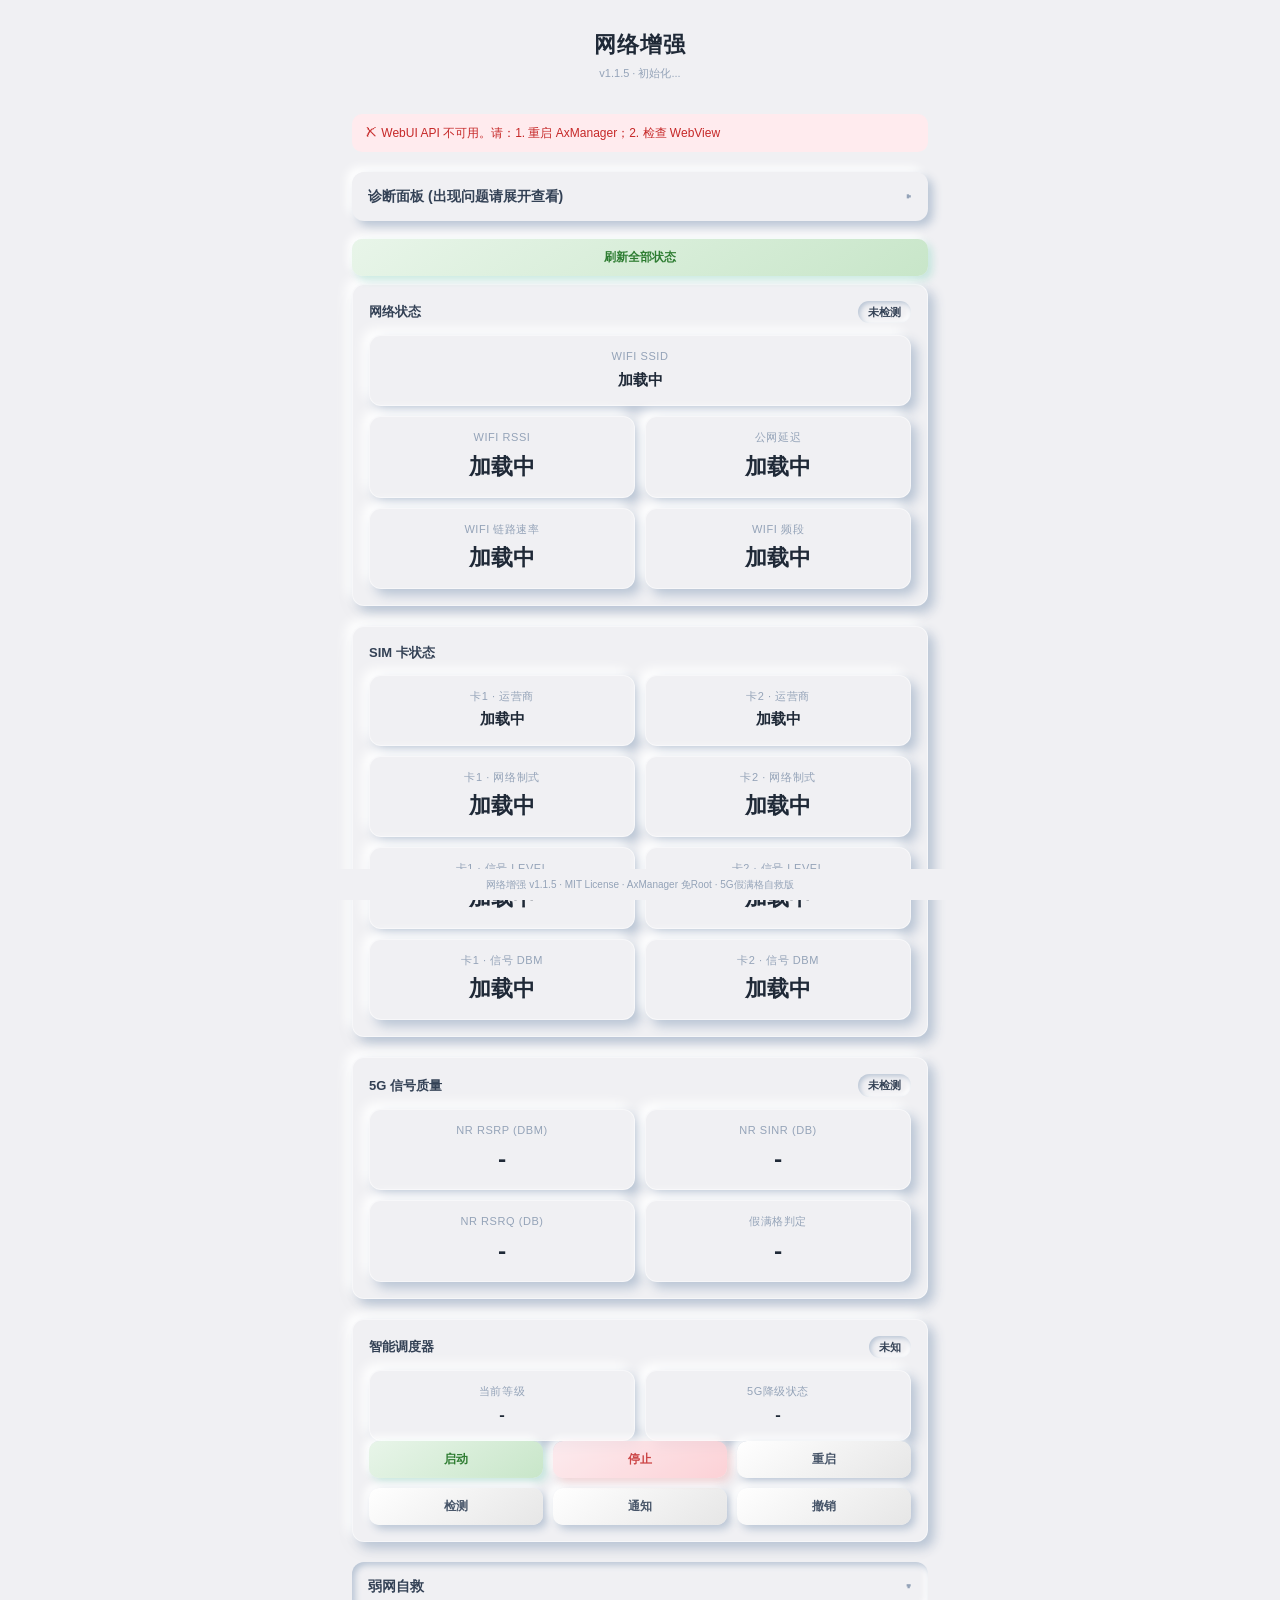
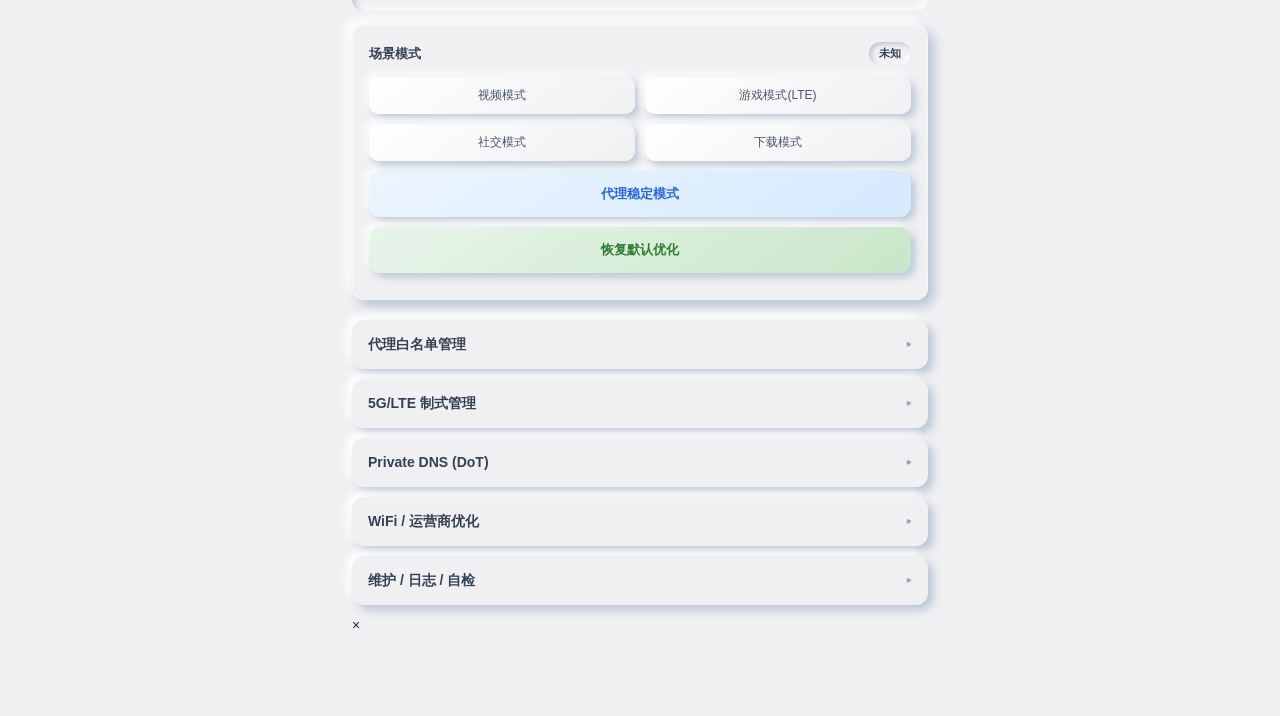
==== commit 4b958bea: "feat: v1.1.5 UI v3 深度优化 (预发布测试版)" ====
--- a/webroot/index.html
+++ b/webroot/index.html
@@ -18,13 +18,13 @@
   <div class="api-banner" id="api-banner"></div>
 
   <details id="diag-panel">
-    <summary>⚠ 诊断面板 (出现问题请展开查看)</summary>
+    <summary>诊断面板 (出现问题请展开查看)</summary>
     <div class="card">
       <div class="card-title">
         <span>API 状态</span>
         <button class="btn" style="padding:4px 8px;font-size:11px" onclick="runDiagnostics()">重新诊断</button>
       </div>
-      <div class="diag" id="diag-output">等待诊断...</div>
+      <div class="diag wifi-raw" id="diag-output">等待诊断...</div>
       <div style="margin-top:8px">
         <button class="btn warn" style="width:100%" onclick="testExec()">测试 exec</button>
       </div>
@@ -172,12 +172,14 @@
         <span class="badge" id="weaknet-badge">未知</span>
       </div>
       <div class="btn-grid">
-        <button class="btn" onclick="runCmd('sh ' + MODDIR + '/scripts/weaknet.sh video', '视频模式')">视频模式</button>
-        <button class="btn" onclick="runCmd('sh ' + MODDIR + '/scripts/weaknet.sh game', '游戏模式(LTE)')">游戏模式(LTE)</button>
-        <button class="btn" onclick="runCmd('sh ' + MODDIR + '/scripts/weaknet.sh social', '社交模式')">社交模式</button>
-        <button class="btn" onclick="runCmd('sh ' + MODDIR + '/scripts/weaknet.sh download', '下载模式')">下载模式</button>
-        <button class="btn primary" onclick="runCmd('sh ' + MODDIR + '/action.sh 33', '代理稳定模式')" style="grid-column:1/-1">代理稳定模式</button>
-        <button class="btn success" onclick="runCmd('sh ' + MODDIR + '/scripts/weaknet.sh normal', '恢复默认')" style="grid-column:1/-1">恢复默认优化</button>
+        <button class="mode-btn" onclick="runCmd('sh ' + MODDIR + '/scripts/weaknet.sh video', '视频模式')">视频模式</button>
+        <button class="mode-btn" onclick="runCmd('sh ' + MODDIR + '/scripts/weaknet.sh game', '游戏模式(LTE)')">游戏模式(LTE)</button>
+        <button class="mode-btn" onclick="runCmd('sh ' + MODDIR + '/scripts/weaknet.sh social', '社交模式')">社交模式</button>
+        <button class="mode-btn" onclick="runCmd('sh ' + MODDIR + '/scripts/weaknet.sh download', '下载模式')">下载模式</button>
+      </div>
+      <div style="margin-top:10px">
+        <button class="action-bar accent" onclick="runCmd('sh ' + MODDIR + '/action.sh 33', '代理稳定模式')">代理稳定模式</button>
+        <button class="action-bar" onclick="runCmd('sh ' + MODDIR + '/scripts/weaknet.sh normal', '恢复默认')">恢复默认优化</button>
       </div>
     </div>
   </details>
@@ -321,7 +323,7 @@
       var el = document.getElementById('diag-output');
       if (el) {
         el.className = 'diag' + (level === 'err' ? ' err' : level === 'ok' ? ' ok' : '');
-        el.textContent = diagLog.join('\n');
+        el.textContent = diagLog.join('\n').replace(/,/g, ', ');
         el.scrollTop = el.scrollHeight;
       }
       console.log('[diag]', msg);
--- a/webroot/style.css
+++ b/webroot/style.css
@@ -1,6 +1,5 @@
 /* ==========================================================================
-   网络增强 v1.1.5 UI v2 — 全浅色新拟态设计系统
-   彻底移除深色 LCD 隐喻，统一浅色视觉
+   网络增强 v1.1.5 UI v3 — 全浅色新拟态设计系统 (阴影锐化 + 细节拾遗)
    ========================================================================== */
 
 * { box-sizing: border-box; -webkit-tap-highlight-color: transparent; margin: 0; padding: 0; }
@@ -8,15 +7,15 @@
 :root {
   --bg: #F0F0F3;
   --surface: #FFFFFF;
-  --shadow-dark: #D1D9E6;
+  --shadow-dark: #B8C4D4;
   --shadow-light: #FFFFFF;
   --text-primary: #1F2937;
-  --text-secondary: #718096;
-  --text-muted: #A0AEC0;
+  --text-secondary: #334155;
+  --text-muted: #94A3B8;
   --radius-card: 12px;
   --radius-btn: 10px;
-  --neumo-out: 6px 6px 12px var(--shadow-dark), -6px -6px 12px var(--shadow-light);
-  --neumo-out-sm: 4px 4px 8px var(--shadow-dark), -4px -4px 8px var(--shadow-light);
+  --neumo-out: 6px 6px 12px var(--shadow-dark), -6px -6px 12px var(--shadow-light), 0 8px 24px rgba(0,0,0,0.03);
+  --neumo-out-sm: 4px 4px 8px var(--shadow-dark), -4px -4px 8px var(--shadow-light), 0 4px 12px rgba(0,0,0,0.02);
   --neumo-in: inset 3px 3px 6px var(--shadow-dark), inset -3px -3px 6px var(--shadow-light);
   --neumo-in-sm: inset 2px 2px 5px var(--shadow-dark), inset -2px -2px 5px var(--shadow-light);
 }
@@ -39,7 +38,7 @@
 /* --- Header --- */
 .header {
   padding: 16px 0 12px;
-  margin-bottom: 12px;
+  margin-bottom: 20px;
   text-align: center;
 }
 .header h1 {
@@ -59,7 +58,7 @@
   padding: 10px 14px;
   border-radius: var(--radius-btn);
   font-size: 12px;
-  margin-bottom: 10px;
+  margin-bottom: 20px;
   display: none;
   font-weight: 500;
 }
@@ -67,20 +66,20 @@
 .api-banner.warn { background: #FFF8E1; color: #F57F17; display: block; }
 .api-banner.err { background: #FFEBEE; color: #C62828; display: block; }
 
-/* --- Card (新拟态凸起卡片) --- */
+/* --- Card (新拟态凸起卡片，阴影锐化) --- */
 .card {
   background: var(--bg);
   border-radius: var(--radius-card);
   padding: 16px;
-  margin-bottom: 12px;
+  margin-bottom: 20px;
   box-shadow: var(--neumo-out);
-  border: 1px solid rgba(255, 255, 255, 0.4);
+  border: 1px solid rgba(255, 255, 255, 0.5);
 }
 .card-title {
   font-size: 13px;
   font-weight: 600;
   color: var(--text-secondary);
-  margin-bottom: 10px;
+  margin-bottom: 12px;
   display: flex;
   align-items: center;
   justify-content: space-between;
@@ -104,81 +103,49 @@
 .grid {
   display: grid;
   grid-template-columns: 1fr 1fr;
-  gap: 8px;
-}
-
-/* --- Metric Card (浅色新拟态凸起，替代黑底) --- */
-.metric-card {
+  gap: 10px;
+}
+
+/* --- Stat / Metric Card (浅色新拟态凸起) --- */
+.stat, .metric-card {
   background: var(--bg);
   box-shadow: 6px 6px 12px var(--shadow-dark), -6px -6px 12px var(--shadow-light);
   border-radius: 12px;
   padding: 12px 16px;
-  border: 1px solid rgba(255, 255, 255, 0.4);
-  text-align: center;
-}
-
-/* --- Metric Label (小字标签) --- */
-.metric-label {
-  font-size: 12px;
-  color: var(--text-secondary);
+  border: 1px solid rgba(255, 255, 255, 0.5);
+  text-align: center;
+}
+
+/* --- Metric Label (小字标签，缩小到 11px) --- */
+.stat-label, .metric-label {
+  font-size: 11px;
+  color: var(--text-muted);
   letter-spacing: 0.05em;
   text-transform: uppercase;
-  margin-bottom: 4px;
-}
-
-/* --- Metric Value (等宽+语义色，替代黑底白字) --- */
-.metric-value {
+  margin-bottom: 6px;
+}
+
+/* --- Metric Value (放大到 22px 加粗) --- */
+.stat-value, .metric-value {
   font-family: ui-monospace, SFMono-Regular, "SF Mono", Consolas, monospace;
-  font-size: 20px;
-  font-weight: 700;
-  color: var(--text-primary);
-  margin-top: 4px;
-}
-.metric-value.small { font-size: 14px; }
-
-/* 信号质量色标（浅色背景上的饱和色） */
-.metric-value.excellent { color: #059669; }
-.metric-value.good      { color: #0891B2; }
-.metric-value.warn      { color: #D97706; }
-.metric-value.poor      { color: #EA580C; }
-.metric-value.bad       { color: #DC2626; }
-
-/* --- 兼容旧 class: stat / stat-label / stat-value --- */
-.stat {
-  background: var(--bg);
-  box-shadow: 6px 6px 12px var(--shadow-dark), -6px -6px 12px var(--shadow-light);
-  border-radius: 12px;
-  padding: 12px 16px;
-  border: 1px solid rgba(255, 255, 255, 0.4);
-  text-align: center;
-}
-.stat-label {
-  font-size: 12px;
-  color: var(--text-secondary);
-  letter-spacing: 0.05em;
-  text-transform: uppercase;
-  margin-bottom: 4px;
-}
-.stat-value {
-  font-family: ui-monospace, SFMono-Regular, "SF Mono", Consolas, monospace;
-  font-size: 20px;
+  font-size: 22px;
   font-weight: 700;
   color: var(--text-primary);
   margin-top: 4px;
   word-break: break-all;
 }
-.stat-value.small { font-size: 14px; }
-.stat-value.excellent { color: #059669; }
-.stat-value.good      { color: #0891B2; }
-.stat-value.warn      { color: #D97706; }
-.stat-value.poor      { color: #EA580C; }
-.stat-value.bad       { color: #DC2626; }
+.stat-value.small, .metric-value.small { font-size: 15px; }
+.stat-value.excellent, .metric-value.excellent { color: #059669; }
+.stat-value.good, .metric-value.good      { color: #0891B2; }
+.stat-value.warn, .metric-value.warn      { color: #D97706; }
+.stat-value.poor, .metric-value.poor      { color: #EA580C; }
+.stat-value.bad, .metric-value.bad       { color: #DC2626; }
 
 /* --- Button Grid --- */
 .btn-grid {
   display: grid;
   grid-template-columns: 1fr 1fr;
-  gap: 8px;
+  gap: 10px;
 }
 .btn-grid.cols-3 { grid-template-columns: 1fr 1fr 1fr; }
 
@@ -188,7 +155,7 @@
   box-shadow: 4px 4px 8px var(--shadow-dark), -4px -4px 8px var(--shadow-light);
   border-radius: var(--radius-btn);
   border: none;
-  color: #4A5568;
+  color: #475569;
   font-weight: 600;
   padding: 10px 20px;
   font-size: 12px;
@@ -203,7 +170,7 @@
 }
 .neu-btn:disabled, .btn:disabled { opacity: 0.4; cursor: not-allowed; }
 
-/* 主操作（启动、恢复默认）— 淡绿凸起 */
+/* 主操作 — 淡绿凸起 */
 .neu-btn-primary, .btn.primary, .btn.success {
   background: linear-gradient(145deg, #E8F5E9, #C8E6C9);
   color: #2E7D32;
@@ -213,7 +180,7 @@
   box-shadow: inset 3px 3px 6px rgba(16,185,129,0.2), inset -3px -3px 6px var(--shadow-light);
 }
 
-/* 强调操作（代理稳定、刷新状态、智能选择）— 淡蓝凸起 */
+/* 强调操作 — 淡蓝凸起 */
 .neu-btn-accent {
   background: linear-gradient(145deg, #EBF5FF, #D6E9FF);
   color: #2563EB;
@@ -223,7 +190,7 @@
   box-shadow: inset 3px 3px 6px rgba(59,130,246,0.2), inset -3px -3px 6px var(--shadow-light);
 }
 
-/* 危险/停止 — 淡红凸起，不要描边 */
+/* 危险 — 淡红凸起 */
 .neu-btn-danger, .btn.danger, .btn.warn {
   background: linear-gradient(145deg, #FFEBEE, #FFCDD2);
   color: #C62828;
@@ -234,13 +201,77 @@
   box-shadow: inset 3px 3px 6px rgba(239,68,68,0.2), inset -3px -3px 6px var(--shadow-light);
 }
 
-/* 次操作（检测、通知、撤销、重启）— 纯白凸起 */
+/* 次操作 — 纯白凸起 */
 .neu-btn-secondary {
   background: linear-gradient(145deg, #FFFFFF, #F0F0F3);
   color: #718096;
 }
 
-/* --- Info Panel (浅色凹陷面板，替代黑底) --- */
+/* --- 模式按钮选中态 (弱网自救场景模式) --- */
+.mode-btn {
+  background: linear-gradient(145deg, #FFFFFF, #F0F0F3);
+  box-shadow: 4px 4px 8px var(--shadow-dark), -4px -4px 8px var(--shadow-light);
+  border-radius: var(--radius-btn);
+  border: none;
+  color: #475569;
+  font-weight: 500;
+  padding: 10px 20px;
+  font-size: 12px;
+  cursor: pointer;
+  transition: all 0.2s ease;
+  text-align: center;
+  font-family: inherit;
+}
+.mode-btn.active {
+  background: var(--bg);
+  box-shadow: inset 3px 3px 6px var(--shadow-dark), inset -3px -3px 6px var(--shadow-light);
+  color: #2563EB;
+  font-weight: 700;
+}
+
+/* --- 通栏操作卡片 (代理稳定/恢复默认) --- */
+.action-bar {
+  display: block;
+  width: 100%;
+  padding: 14px;
+  background: linear-gradient(145deg, #E8F5E9, #C8E6C9);
+  box-shadow: 4px 4px 8px var(--shadow-dark), -4px -4px 8px var(--shadow-light);
+  border-radius: var(--radius-card);
+  text-align: center;
+  font-weight: 600;
+  color: #2E7D32;
+  margin-bottom: 10px;
+  border: none;
+  font-size: 13px;
+  cursor: pointer;
+  transition: all 0.2s ease;
+  font-family: inherit;
+}
+.action-bar:active {
+  box-shadow: inset 3px 3px 6px #A3B9A6, inset -3px -3px 6px var(--shadow-light);
+}
+.action-bar.accent {
+  background: linear-gradient(145deg, #EBF5FF, #D6E9FF);
+  color: #2563EB;
+}
+.action-bar.accent:active {
+  box-shadow: inset 3px 3px 6px #9DB8D6, inset -3px -3px 6px var(--shadow-light);
+}
+
+/* --- WiFi 原始信息格式化 --- */
+.wifi-raw {
+  font-family: ui-monospace, SFMono-Regular, monospace;
+  font-size: 11.5px;
+  line-height: 1.9;
+  color: #64748B;
+  background: var(--bg);
+  box-shadow: var(--neumo-in-sm);
+  padding: 14px;
+  border-radius: 10px;
+  word-break: break-all;
+}
+
+/* --- Info Panel (浅色凹陷面板) --- */
 .info-panel {
   background: var(--bg);
   box-shadow: var(--neumo-in-sm);
@@ -256,73 +287,36 @@
 .info-key { font-size: 13px; color: var(--text-secondary); }
 .info-value { font-family: ui-monospace, monospace; font-size: 13px; color: var(--text-primary); font-weight: 500; }
 
-/* --- Toast --- */
-.toast {
-  position: fixed; left: 50%; bottom: 30px;
-  transform: translateX(-50%);
-  background: var(--text-primary);
-  color: #FFFFFF;
-  padding: 10px 20px;
-  border-radius: var(--radius-btn);
-  font-size: 13px;
-  opacity: 0;
-  transition: opacity 0.25s;
-  pointer-events: none;
-  z-index: 1000;
-  max-width: 90%;
-  text-align: center;
-  box-shadow: 0 4px 12px rgba(0,0,0,0.15);
-}
-.toast.show { opacity: 1; }
-
-/* --- Alert Box --- */
-.alert-box {
-  position: fixed; top: 10px; left: 50%;
-  transform: translateX(-50%);
-  background: var(--surface);
-  color: var(--text-primary);
-  padding: 14px 18px;
-  border-radius: var(--radius-card);
-  font-size: 12px;
-  z-index: 2000;
-  max-width: 90%;
-  text-align: left;
-  white-space: pre-wrap;
-  word-break: break-all;
-  display: none;
-  box-shadow: 0 8px 24px rgba(0,0,0,0.12);
-  max-height: 70vh;
-  overflow-y: auto;
-}
-.alert-box.show { display: block; }
-.alert-box .close {
-  color: var(--text-muted);
-  cursor: pointer;
-  float: right;
-  font-weight: bold;
-  margin-left: 8px;
-  font-size: 16px;
-}
-
-/* --- Diag Panel --- */
-details summary {
+/* --- Details Summary (折叠标题卡片化) --- */
+details > summary {
+  display: flex;
+  align-items: center;
+  justify-content: space-between;
+  padding: 14px 16px;
   background: var(--bg);
   box-shadow: 5px 5px 10px var(--shadow-dark), -5px -5px 10px var(--shadow-light);
   border-radius: var(--radius-card);
-  padding: 14px 18px;
-  font-weight: 600;
-  color: var(--text-primary);
+  font-weight: 600;
+  color: var(--text-secondary);
+  margin-bottom: 10px;
+  cursor: pointer;
   list-style: none;
-  cursor: pointer;
-  margin-bottom: 8px;
   font-size: 14px;
 }
-details summary::-webkit-details-marker { display: none; }
+details > summary::-webkit-details-marker { display: none; }
+details > summary::after {
+  content: '▸';
+  color: var(--text-muted);
+  font-size: 14px;
+  transition: transform 0.2s ease;
+}
+details[open] > summary::after { transform: rotate(90deg); }
 details[open] > summary {
   box-shadow: var(--neumo-in);
-  margin-bottom: 12px;
-}
-
+  margin-bottom: 14px;
+}
+
+/* --- Diag Panel (诊断面板) --- */
 .diag {
   background: var(--bg);
   border-radius: var(--radius-card);
@@ -330,7 +324,7 @@
   font-family: ui-monospace, SFMono-Regular, Consolas, monospace;
   font-size: 10px;
   line-height: 1.6;
-  color: var(--text-secondary);
+  color: var(--text-muted);
   max-height: 200px;
   overflow-y: auto;
   white-space: pre-wrap;
@@ -349,7 +343,7 @@
   font-family: ui-monospace, SFMono-Regular, Consolas, monospace;
   font-size: 10px;
   line-height: 1.6;
-  color: var(--text-secondary);
+  color: var(--text-muted);
   max-height: 250px;
   overflow-y: auto;
   white-space: pre-wrap;
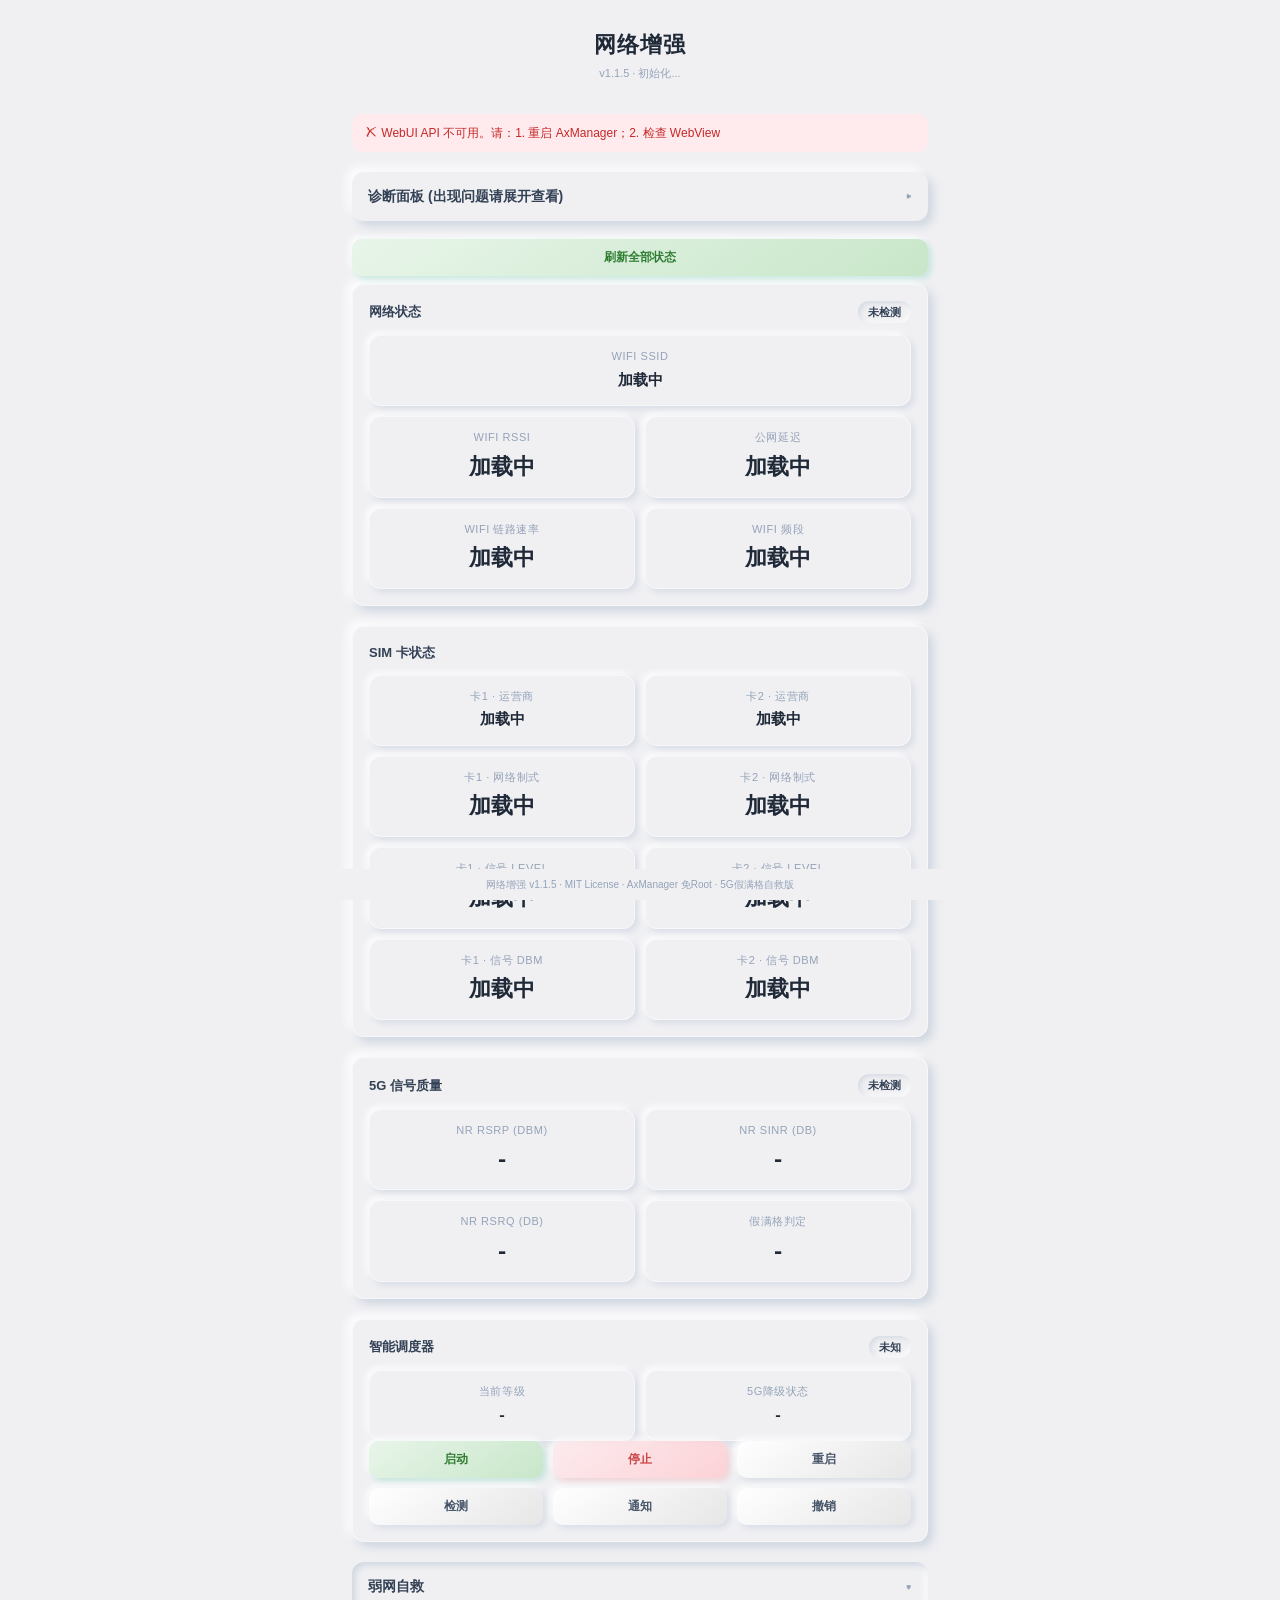
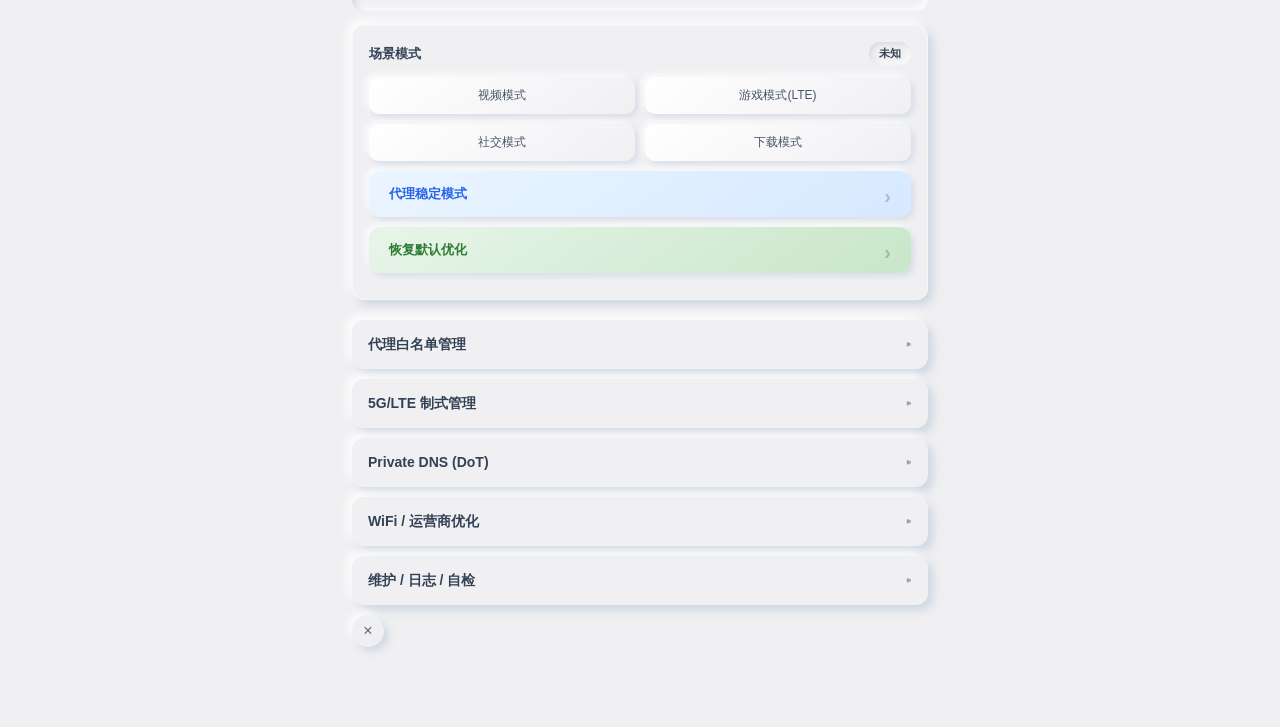
==== commit a7c47526: "feat: v1.1.5 UI v5 容器撑破修复+诊断面板重构 (预发布)" ====
--- a/webroot/index.html
+++ b/webroot/index.html
@@ -34,8 +34,6 @@
   <div style="margin:8px 0">
     <button class="btn primary" style="width:100%" onclick="refreshAll()">刷新全部状态</button>
   </div>
-
-  <!-- L1: 核心状态区 -->
   <div class="card">
     <div class="card-title">
       <span>网络状态</span>
@@ -268,7 +266,7 @@
   <div class="exec-label" id="exec-label"><span class="exec-label-spinner"></span><span id="exec-label-text">执行中</span>
   </div>
   <div class="toast" id="toast"></div>
-  <div class="alert-box" id="alert-box"><span class="close" onclick="hideAlert()">×</span>
+  <div class="alert-box" id="alert-box"><button class="close-btn" style="position:relative;width:32px;height:32px;bottom:auto;right:auto;font-size:16px" onclick="hideAlert()">×</button>
     <div id="alert-content"></div>
   </div>
 
--- a/webroot/style.css
+++ b/webroot/style.css
@@ -1,5 +1,5 @@
 /* ==========================================================================
-   网络增强 v1.1.5 UI v3 — 全浅色新拟态设计系统 (阴影锐化 + 细节拾遗)
+   网络增强 v1.1.5 UI v4 — 全浅色新拟态 (折叠Bug修复 + Kimi深度优化)
    ========================================================================== */
 
 * { box-sizing: border-box; -webkit-tap-highlight-color: transparent; margin: 0; padding: 0; }
@@ -7,17 +7,17 @@
 :root {
   --bg: #F0F0F3;
   --surface: #FFFFFF;
-  --shadow-dark: #B8C4D4;
-  --shadow-light: #FFFFFF;
   --text-primary: #1F2937;
   --text-secondary: #334155;
   --text-muted: #94A3B8;
   --radius-card: 12px;
   --radius-btn: 10px;
-  --neumo-out: 6px 6px 12px var(--shadow-dark), -6px -6px 12px var(--shadow-light), 0 8px 24px rgba(0,0,0,0.03);
-  --neumo-out-sm: 4px 4px 8px var(--shadow-dark), -4px -4px 8px var(--shadow-light), 0 4px 12px rgba(0,0,0,0.02);
-  --neumo-in: inset 3px 3px 6px var(--shadow-dark), inset -3px -3px 6px var(--shadow-light);
-  --neumo-in-sm: inset 2px 2px 5px var(--shadow-dark), inset -2px -2px 5px var(--shadow-light);
+  /* 3 级阴影层级 */
+  --shadow-card: 5px 5px 10px rgba(184, 196, 212, 0.6), -5px -5px 10px rgba(255, 255, 255, 0.9);
+  --shadow-btn: 3px 3px 6px rgba(184, 196, 212, 0.45), -3px -3px 6px rgba(255, 255, 255, 0.85);
+  --shadow-badge: 1px 1px 3px rgba(184, 196, 212, 0.3);
+  --shadow-in: inset 3px 3px 6px rgba(184, 196, 212, 0.6), inset -3px -3px 6px rgba(255, 255, 255, 0.9);
+  --shadow-in-sm: inset 2px 2px 5px rgba(184, 196, 212, 0.5), inset -2px -2px 5px rgba(255, 255, 255, 0.85);
 }
 
 html, body {
@@ -41,98 +41,58 @@
   margin-bottom: 20px;
   text-align: center;
 }
-.header h1 {
-  font-size: 22px;
-  font-weight: 700;
-  color: var(--text-primary);
-  letter-spacing: 1px;
-}
-.header .ver {
-  font-size: 11px;
-  color: var(--text-muted);
-  margin-top: 4px;
-}
+.header h1 { font-size: 22px; font-weight: 700; color: var(--text-primary); letter-spacing: 1px; }
+.header .ver { font-size: 11px; color: var(--text-muted); margin-top: 4px; }
 
 /* --- API Banner --- */
 .api-banner {
-  padding: 10px 14px;
-  border-radius: var(--radius-btn);
-  font-size: 12px;
-  margin-bottom: 20px;
-  display: none;
-  font-weight: 500;
+  padding: 10px 14px; border-radius: var(--radius-btn); font-size: 12px;
+  margin-bottom: 20px; display: none; font-weight: 500;
 }
 .api-banner.ok { background: #E8F5E9; color: #2E7D32; display: block; }
 .api-banner.warn { background: #FFF8E1; color: #F57F17; display: block; }
 .api-banner.err { background: #FFEBEE; color: #C62828; display: block; }
 
-/* --- Card (新拟态凸起卡片，阴影锐化) --- */
+/* --- Card (主层级阴影) --- */
 .card {
-  background: var(--bg);
-  border-radius: var(--radius-card);
-  padding: 16px;
-  margin-bottom: 20px;
-  box-shadow: var(--neumo-out);
+  background: var(--bg); border-radius: var(--radius-card); padding: 16px;
+  margin-bottom: 20px; box-shadow: var(--shadow-card);
   border: 1px solid rgba(255, 255, 255, 0.5);
 }
 .card-title {
-  font-size: 13px;
-  font-weight: 600;
-  color: var(--text-secondary);
-  margin-bottom: 12px;
-  display: flex;
-  align-items: center;
-  justify-content: space-between;
-}
-
-/* --- Badge --- */
+  font-size: 13px; font-weight: 600; color: var(--text-secondary);
+  margin-bottom: 12px; display: flex; align-items: center; justify-content: space-between;
+}
+
+/* --- Badge (最小层级阴影) --- */
 .badge {
-  padding: 3px 10px;
-  border-radius: 20px;
-  font-size: 11px;
-  font-weight: 600;
-  background: var(--bg);
-  color: var(--text-secondary);
-  box-shadow: var(--neumo-in-sm);
+  padding: 3px 10px; border-radius: 20px; font-size: 11px; font-weight: 600;
+  background: var(--bg); color: var(--text-secondary); box-shadow: var(--shadow-in-sm);
 }
 .badge.ok { background: #E8F5E9; color: #2E7D32; box-shadow: none; }
 .badge.warn { background: #FFF8E1; color: #F57F17; box-shadow: none; }
 .badge.err { background: #FFEBEE; color: #C62828; box-shadow: none; }
 
 /* --- Grid --- */
-.grid {
-  display: grid;
-  grid-template-columns: 1fr 1fr;
-  gap: 10px;
-}
-
-/* --- Stat / Metric Card (浅色新拟态凸起) --- */
+.grid { display: grid; grid-template-columns: 1fr 1fr; gap: 10px; }
+
+/* --- Stat / Metric Card (按钮层级阴影 + 防撑破) --- */
 .stat, .metric-card {
-  background: var(--bg);
-  box-shadow: 6px 6px 12px var(--shadow-dark), -6px -6px 12px var(--shadow-light);
-  border-radius: 12px;
-  padding: 12px 16px;
-  border: 1px solid rgba(255, 255, 255, 0.5);
-  text-align: center;
-}
-
-/* --- Metric Label (小字标签，缩小到 11px) --- */
+  background: var(--bg); box-shadow: var(--shadow-btn); border-radius: 12px;
+  padding: 12px 16px; border: 1px solid rgba(255, 255, 255, 0.5); text-align: center;
+  box-sizing: border-box; width: 100%; max-width: 100%; min-width: 0;
+}
+
 .stat-label, .metric-label {
-  font-size: 11px;
-  color: var(--text-muted);
-  letter-spacing: 0.05em;
-  text-transform: uppercase;
-  margin-bottom: 6px;
-}
-
-/* --- Metric Value (放大到 22px 加粗) --- */
+  font-size: 11px; color: var(--text-muted); letter-spacing: 0.05em;
+  text-transform: uppercase; margin-bottom: 6px;
+}
+
+/* P0: 防止数值换行 */
 .stat-value, .metric-value {
   font-family: ui-monospace, SFMono-Regular, "SF Mono", Consolas, monospace;
-  font-size: 22px;
-  font-weight: 700;
-  color: var(--text-primary);
-  margin-top: 4px;
-  word-break: break-all;
+  font-size: 22px; font-weight: 700; color: var(--text-primary); margin-top: 4px;
+  white-space: nowrap; word-break: keep-all; overflow: hidden; text-overflow: ellipsis;
 }
 .stat-value.small, .metric-value.small { font-size: 15px; }
 .stat-value.excellent, .metric-value.excellent { color: #059669; }
@@ -142,298 +102,179 @@
 .stat-value.bad, .metric-value.bad       { color: #DC2626; }
 
 /* --- Button Grid --- */
-.btn-grid {
-  display: grid;
-  grid-template-columns: 1fr 1fr;
-  gap: 10px;
-}
+.btn-grid { display: grid; grid-template-columns: 1fr 1fr; gap: 10px; }
 .btn-grid.cols-3 { grid-template-columns: 1fr 1fr 1fr; }
 
-/* --- Button: 新拟态凸起（统一 4 种样式） --- */
+/* --- Button: 新拟态凸起 (按钮层级阴影) --- */
 .neu-btn, .btn {
   background: linear-gradient(145deg, #FFFFFF, #E6E6E6);
-  box-shadow: 4px 4px 8px var(--shadow-dark), -4px -4px 8px var(--shadow-light);
-  border-radius: var(--radius-btn);
-  border: none;
-  color: #475569;
-  font-weight: 600;
-  padding: 10px 20px;
-  font-size: 12px;
-  cursor: pointer;
-  transition: all 0.2s ease;
-  text-align: center;
-  font-family: inherit;
-}
-.neu-btn:active, .btn:active, .neu-btn.active {
-  box-shadow: inset 3px 3px 6px var(--shadow-dark), inset -3px -3px 6px var(--shadow-light);
-  color: var(--text-primary);
+  box-shadow: var(--shadow-btn); border-radius: var(--radius-btn); border: none;
+  color: #475569; font-weight: 600; padding: 10px 20px; font-size: 12px;
+  cursor: pointer; transition: all 0.2s ease; text-align: center; font-family: inherit;
+}
+.neu-btn:active, .btn:active {
+  box-shadow: var(--shadow-in); color: var(--text-primary);
 }
 .neu-btn:disabled, .btn:disabled { opacity: 0.4; cursor: not-allowed; }
 
-/* 主操作 — 淡绿凸起 */
 .neu-btn-primary, .btn.primary, .btn.success {
-  background: linear-gradient(145deg, #E8F5E9, #C8E6C9);
-  color: #2E7D32;
-  box-shadow: 4px 4px 8px rgba(16,185,129,0.2), -4px -4px 8px var(--shadow-light);
+  background: linear-gradient(145deg, #E8F5E9, #C8E6C9); color: #2E7D32;
+  box-shadow: 3px 3px 6px rgba(16,185,129,0.2), -3px -3px 6px rgba(255,255,255,0.85);
 }
 .neu-btn-primary:active, .btn.primary:active, .btn.success:active {
-  box-shadow: inset 3px 3px 6px rgba(16,185,129,0.2), inset -3px -3px 6px var(--shadow-light);
-}
-
-/* 强调操作 — 淡蓝凸起 */
+  box-shadow: inset 3px 3px 6px rgba(16,185,129,0.2), inset -3px -3px 6px rgba(255,255,255,0.85);
+}
+
 .neu-btn-accent {
-  background: linear-gradient(145deg, #EBF5FF, #D6E9FF);
-  color: #2563EB;
-  box-shadow: 4px 4px 8px rgba(59,130,246,0.2), -4px -4px 8px var(--shadow-light);
-}
-.neu-btn-accent:active {
-  box-shadow: inset 3px 3px 6px rgba(59,130,246,0.2), inset -3px -3px 6px var(--shadow-light);
-}
-
-/* 危险 — 淡红凸起 */
+  background: linear-gradient(145deg, #EBF5FF, #D6E9FF); color: #2563EB;
+  box-shadow: 3px 3px 6px rgba(59,130,246,0.2), -3px -3px 6px rgba(255,255,255,0.85);
+}
+.neu-btn-accent:active { box-shadow: inset 3px 3px 6px rgba(59,130,246,0.2), inset -3px -3px 6px rgba(255,255,255,0.85); }
+
 .neu-btn-danger, .btn.danger, .btn.warn {
-  background: linear-gradient(145deg, #FFEBEE, #FFCDD2);
-  color: #C62828;
-  box-shadow: 4px 4px 8px rgba(239,68,68,0.2), -4px -4px 8px var(--shadow-light);
-  opacity: 0.85;
+  background: linear-gradient(145deg, #FFEBEE, #FFCDD2); color: #C62828;
+  box-shadow: 3px 3px 6px rgba(239,68,68,0.2), -3px -3px 6px rgba(255,255,255,0.85); opacity: 0.85;
 }
 .neu-btn-danger:active, .btn.danger:active, .btn.warn:active {
-  box-shadow: inset 3px 3px 6px rgba(239,68,68,0.2), inset -3px -3px 6px var(--shadow-light);
-}
-
-/* 次操作 — 纯白凸起 */
-.neu-btn-secondary {
-  background: linear-gradient(145deg, #FFFFFF, #F0F0F3);
-  color: #718096;
-}
-
-/* --- 模式按钮选中态 (弱网自救场景模式) --- */
+  box-shadow: inset 3px 3px 6px rgba(239,68,68,0.2), inset -3px -3px 6px rgba(255,255,255,0.85);
+}
+
+.neu-btn-secondary { background: linear-gradient(145deg, #FFFFFF, #F0F0F3); color: #718096; }
+
+/* --- 模式按钮选中态 (增强) --- */
 .mode-btn {
   background: linear-gradient(145deg, #FFFFFF, #F0F0F3);
-  box-shadow: 4px 4px 8px var(--shadow-dark), -4px -4px 8px var(--shadow-light);
-  border-radius: var(--radius-btn);
-  border: none;
-  color: #475569;
-  font-weight: 500;
-  padding: 10px 20px;
-  font-size: 12px;
-  cursor: pointer;
-  transition: all 0.2s ease;
-  text-align: center;
-  font-family: inherit;
-}
-.mode-btn.active {
-  background: var(--bg);
-  box-shadow: inset 3px 3px 6px var(--shadow-dark), inset -3px -3px 6px var(--shadow-light);
-  color: #2563EB;
-  font-weight: 700;
-}
-
-/* --- 通栏操作卡片 (代理稳定/恢复默认) --- */
+  box-shadow: var(--shadow-btn); border-radius: var(--radius-btn); border: none;
+  color: #475569; font-weight: 500; padding: 10px 20px; font-size: 12px;
+  cursor: pointer; transition: all 0.2s ease; text-align: center; font-family: inherit;
+}
+.mode-btn.active, .dns-btn.active {
+  background: #EBF5FF; color: #2563EB; font-weight: 700;
+  box-shadow: inset 3px 3px 6px #B8C4D4, inset -3px -3px 6px #FFFFFF;
+  border: 1px solid rgba(37, 99, 235, 0.15);
+}
+
+/* --- 通栏操作卡片 (左对齐 + 箭头) --- */
 .action-bar {
-  display: block;
-  width: 100%;
-  padding: 14px;
+  display: block; width: 100%; padding: 14px 40px 14px 20px;
   background: linear-gradient(145deg, #E8F5E9, #C8E6C9);
-  box-shadow: 4px 4px 8px var(--shadow-dark), -4px -4px 8px var(--shadow-light);
-  border-radius: var(--radius-card);
-  text-align: center;
-  font-weight: 600;
-  color: #2E7D32;
-  margin-bottom: 10px;
-  border: none;
-  font-size: 13px;
-  cursor: pointer;
-  transition: all 0.2s ease;
-  font-family: inherit;
-}
-.action-bar:active {
-  box-shadow: inset 3px 3px 6px #A3B9A6, inset -3px -3px 6px var(--shadow-light);
-}
-.action-bar.accent {
-  background: linear-gradient(145deg, #EBF5FF, #D6E9FF);
-  color: #2563EB;
-}
-.action-bar.accent:active {
-  box-shadow: inset 3px 3px 6px #9DB8D6, inset -3px -3px 6px var(--shadow-light);
-}
-
-/* --- WiFi 原始信息格式化 --- */
+  box-shadow: var(--shadow-btn); border-radius: var(--radius-card);
+  text-align: left; font-weight: 600; color: #2E7D32; margin-bottom: 10px;
+  border: none; font-size: 13px; cursor: pointer; transition: all 0.2s ease;
+  font-family: inherit; position: relative;
+}
+.action-bar:active { box-shadow: inset 3px 3px 6px #A3B9A6, inset -3px -3px 6px #FFFFFF; }
+.action-bar::after { content: '\203A'; position: absolute; right: 20px; font-size: 20px; color: rgba(0,0,0,0.2); }
+.action-bar.accent { background: linear-gradient(145deg, #EBF5FF, #D6E9FF); color: #2563EB; }
+.action-bar.accent:active { box-shadow: inset 3px 3px 6px #9DB8D6, inset -3px -3px 6px #FFFFFF; }
+
+/* --- WiFi 原始信息 (限高防霸屏 + 防撑破) --- */
 .wifi-raw {
-  font-family: ui-monospace, SFMono-Regular, monospace;
-  font-size: 11.5px;
-  line-height: 1.9;
-  color: #64748B;
-  background: var(--bg);
-  box-shadow: var(--neumo-in-sm);
-  padding: 14px;
-  border-radius: 10px;
-  word-break: break-all;
-}
-
-/* --- Info Panel (浅色凹陷面板) --- */
-.info-panel {
-  background: var(--bg);
-  box-shadow: var(--neumo-in-sm);
-  border-radius: 12px;
-  padding: 16px;
-}
-.info-row {
-  display: flex;
-  justify-content: space-between;
-  padding: 6px 0;
-  border-bottom: 1px solid rgba(0,0,0,0.05);
-}
+  font-family: ui-monospace, SFMono-Regular, monospace; font-size: 11.5px; line-height: 1.9;
+  color: #64748B; background: var(--bg); box-shadow: var(--shadow-in-sm);
+  padding: 14px; border-radius: 10px;
+  word-break: break-all; overflow-wrap: anywhere; hyphens: none;
+  max-height: 120px; overflow-y: auto;
+  box-sizing: border-box; width: 100%; max-width: 100%; min-width: 0;
+}
+
+/* --- 防撑破容器规则 --- */
+.grid > * { min-width: 0; }
+.btn-grid > * { min-width: 0; }
+
+/* --- Info Panel --- */
+.info-panel { background: var(--bg); box-shadow: var(--shadow-in-sm); border-radius: 12px; padding: 16px; }
+.info-row { display: flex; justify-content: space-between; padding: 6px 0; border-bottom: 1px solid rgba(0,0,0,0.05); }
 .info-key { font-size: 13px; color: var(--text-secondary); }
 .info-value { font-family: ui-monospace, monospace; font-size: 13px; color: var(--text-primary); font-weight: 500; }
 
-/* --- Details Summary (折叠标题卡片化) --- */
+/* --- Details Summary (修复折叠Bug: summary 不用 display:flex) --- */
 details > summary {
-  display: flex;
-  align-items: center;
-  justify-content: space-between;
-  padding: 14px 16px;
-  background: var(--bg);
-  box-shadow: 5px 5px 10px var(--shadow-dark), -5px -5px 10px var(--shadow-light);
-  border-radius: var(--radius-card);
-  font-weight: 600;
-  color: var(--text-secondary);
-  margin-bottom: 10px;
-  cursor: pointer;
-  list-style: none;
-  font-size: 14px;
+  display: block;
+  padding: 14px 16px; background: var(--bg);
+  box-shadow: var(--shadow-card); border-radius: var(--radius-card);
+  font-weight: 600; color: var(--text-secondary); margin-bottom: 10px;
+  cursor: pointer; list-style: none; font-size: 14px;
+  position: relative;
 }
 details > summary::-webkit-details-marker { display: none; }
 details > summary::after {
-  content: '▸';
-  color: var(--text-muted);
-  font-size: 14px;
-  transition: transform 0.2s ease;
-}
-details[open] > summary::after { transform: rotate(90deg); }
-details[open] > summary {
-  box-shadow: var(--neumo-in);
-  margin-bottom: 14px;
-}
-
-/* --- Diag Panel (诊断面板) --- */
+  content: '\25B8'; position: absolute; right: 16px; top: 50%; transform: translateY(-50%);
+  color: var(--text-muted); font-size: 14px; transition: transform 0.2s ease;
+}
+details[open] > summary::after { transform: translateY(-50%) rotate(90deg); }
+details[open] > summary { box-shadow: var(--shadow-in); margin-bottom: 14px; }
+
+/* --- Diag / Log (凹陷面板) --- */
 .diag {
-  background: var(--bg);
-  border-radius: var(--radius-card);
-  padding: 10px;
-  font-family: ui-monospace, SFMono-Regular, Consolas, monospace;
-  font-size: 10px;
-  line-height: 1.6;
-  color: var(--text-muted);
-  max-height: 200px;
-  overflow-y: auto;
-  white-space: pre-wrap;
-  word-break: break-all;
-  margin-top: 8px;
-  box-shadow: var(--neumo-in-sm);
+  background: var(--bg); border-radius: var(--radius-card); padding: 10px;
+  font-family: ui-monospace, SFMono-Regular, Consolas, monospace; font-size: 10px; line-height: 1.6;
+  color: var(--text-muted); max-height: 200px; overflow-y: auto;
+  white-space: pre-wrap; word-break: break-all; margin-top: 8px; box-shadow: var(--shadow-in-sm);
 }
 .diag.err { color: #DC2626; }
 .diag.ok { color: #059669; }
 
-/* --- Log View (浅色凹陷) --- */
 .log-view {
-  background: var(--bg);
-  border-radius: var(--radius-card);
-  padding: 10px;
-  font-family: ui-monospace, SFMono-Regular, Consolas, monospace;
-  font-size: 10px;
-  line-height: 1.6;
-  color: var(--text-muted);
-  max-height: 250px;
-  overflow-y: auto;
-  white-space: pre-wrap;
-  word-break: break-all;
-  margin-top: 8px;
-  box-shadow: var(--neumo-in-sm);
+  background: var(--bg); border-radius: var(--radius-card); padding: 10px;
+  font-family: ui-monospace, SFMono-Regular, Consolas, monospace; font-size: 10px; line-height: 1.6;
+  color: var(--text-muted); max-height: 250px; overflow-y: auto;
+  white-space: pre-wrap; word-break: break-all; margin-top: 8px; box-shadow: var(--shadow-in-sm);
 }
 .log-view .log-warn { color: #D97706; }
 .log-view .log-err { color: #DC2626; }
 
-/* --- Fake5G Warning --- */
+/* --- Misc --- */
 .fake5g-warn {
-  background: #FFEBEE;
-  color: #C62828;
-  padding: 8px 12px;
-  border-radius: var(--radius-btn);
-  font-size: 11px;
-  margin-top: 8px;
-  display: none;
-  font-weight: 500;
+  background: #FFEBEE; color: #C62828; padding: 8px 12px; border-radius: var(--radius-btn);
+  font-size: 11px; margin-top: 8px; display: none; font-weight: 500;
 }
 .fake5g-warn.show { display: block; }
 
-/* --- Footer --- */
 .footer {
-  position: fixed; bottom: 0; left: 0; right: 0;
-  background: var(--bg);
-  padding: 8px 12px;
-  text-align: center;
-  font-size: 10px;
-  color: var(--text-muted);
-}
-
-/* --- Input (浅色凹陷) --- */
+  position: fixed; bottom: 0; left: 0; right: 0; background: var(--bg);
+  padding: 8px 12px; text-align: center; font-size: 10px; color: var(--text-muted);
+}
+
 input[type="text"] {
-  width: 100%;
-  padding: 10px 12px;
-  background: var(--bg);
-  border: none;
-  border-radius: var(--radius-btn);
-  color: var(--text-primary);
-  font-size: 12px;
-  font-family: inherit;
-  box-shadow: var(--neumo-in-sm);
-  outline: none;
-}
-input[type="text"]:focus { box-shadow: var(--neumo-in); }
-
-/* --- Exec Indicator --- */
+  width: 100%; padding: 10px 12px; background: var(--bg); border: none;
+  border-radius: var(--radius-btn); color: var(--text-primary); font-size: 12px;
+  font-family: inherit; box-shadow: var(--shadow-in-sm); outline: none;
+}
+input[type="text"]:focus { box-shadow: var(--shadow-in); }
+
 .exec-indicator {
-  position: fixed; top: 0; left: 0; right: 0;
-  height: 3px;
-  background: #2563EB;
-  opacity: 0;
-  transition: opacity 0.2s;
-  z-index: 9999;
+  position: fixed; top: 0; left: 0; right: 0; height: 3px; background: #2563EB;
+  opacity: 0; transition: opacity 0.2s; z-index: 9999;
 }
 .exec-indicator.show { opacity: 1; }
 .exec-indicator .exec-bar {
-  height: 100%;
-  background: linear-gradient(90deg, #2563EB, #60A5FA, #2563EB);
+  height: 100%; background: linear-gradient(90deg, #2563EB, #60A5FA, #2563EB);
   animation: exec-slide 1.2s linear infinite;
 }
-@keyframes exec-slide {
-  0% { transform: translateX(-100%); }
-  100% { transform: translateX(100%); }
-}
+@keyframes exec-slide { 0% { transform: translateX(-100%); } 100% { transform: translateX(100%); } }
 
 .exec-label {
-  position: fixed; top: 8px; left: 50%;
-  transform: translateX(-50%);
-  background: #2563EB;
-  color: #FFFFFF;
-  padding: 4px 16px;
-  border-radius: 20px;
-  font-size: 11px;
-  font-weight: 600;
-  opacity: 0;
-  transition: opacity 0.2s;
-  z-index: 9999;
-  display: flex;
-  align-items: center;
-  gap: 6px;
+  position: fixed; top: 8px; left: 50%; transform: translateX(-50%);
+  background: #2563EB; color: #FFFFFF; padding: 4px 16px; border-radius: 20px;
+  font-size: 11px; font-weight: 600; opacity: 0; transition: opacity 0.2s; z-index: 9999;
+  display: flex; align-items: center; gap: 6px;
 }
 .exec-label.show { opacity: 1; }
 .exec-label-spinner {
-  width: 10px; height: 10px;
-  border: 2px solid rgba(255,255,255,0.3);
-  border-top-color: #FFFFFF;
-  border-radius: 50%;
-  animation: exec-spin 0.8s linear infinite;
+  width: 10px; height: 10px; border: 2px solid rgba(255,255,255,0.3);
+  border-top-color: #FFFFFF; border-radius: 50%; animation: exec-spin 0.8s linear infinite;
 }
 @keyframes exec-spin { to { transform: rotate(360deg); } }
+
+/* --- 浮动关闭按钮 (右下角圆形新拟态) --- */
+.close-btn {
+  position: fixed; bottom: 20px; right: 20px;
+  width: 50px; height: 50px; border-radius: 50%;
+  background: var(--bg);
+  box-shadow: 4px 4px 8px rgba(184, 196, 212, 0.6), -4px -4px 8px rgba(255, 255, 255, 0.9);
+  display: flex; align-items: center; justify-content: center;
+  font-size: 20px; color: #666; z-index: 999; cursor: pointer;
+  border: none; font-family: inherit;
+}
+.close-btn:active { box-shadow: var(--shadow-in); }
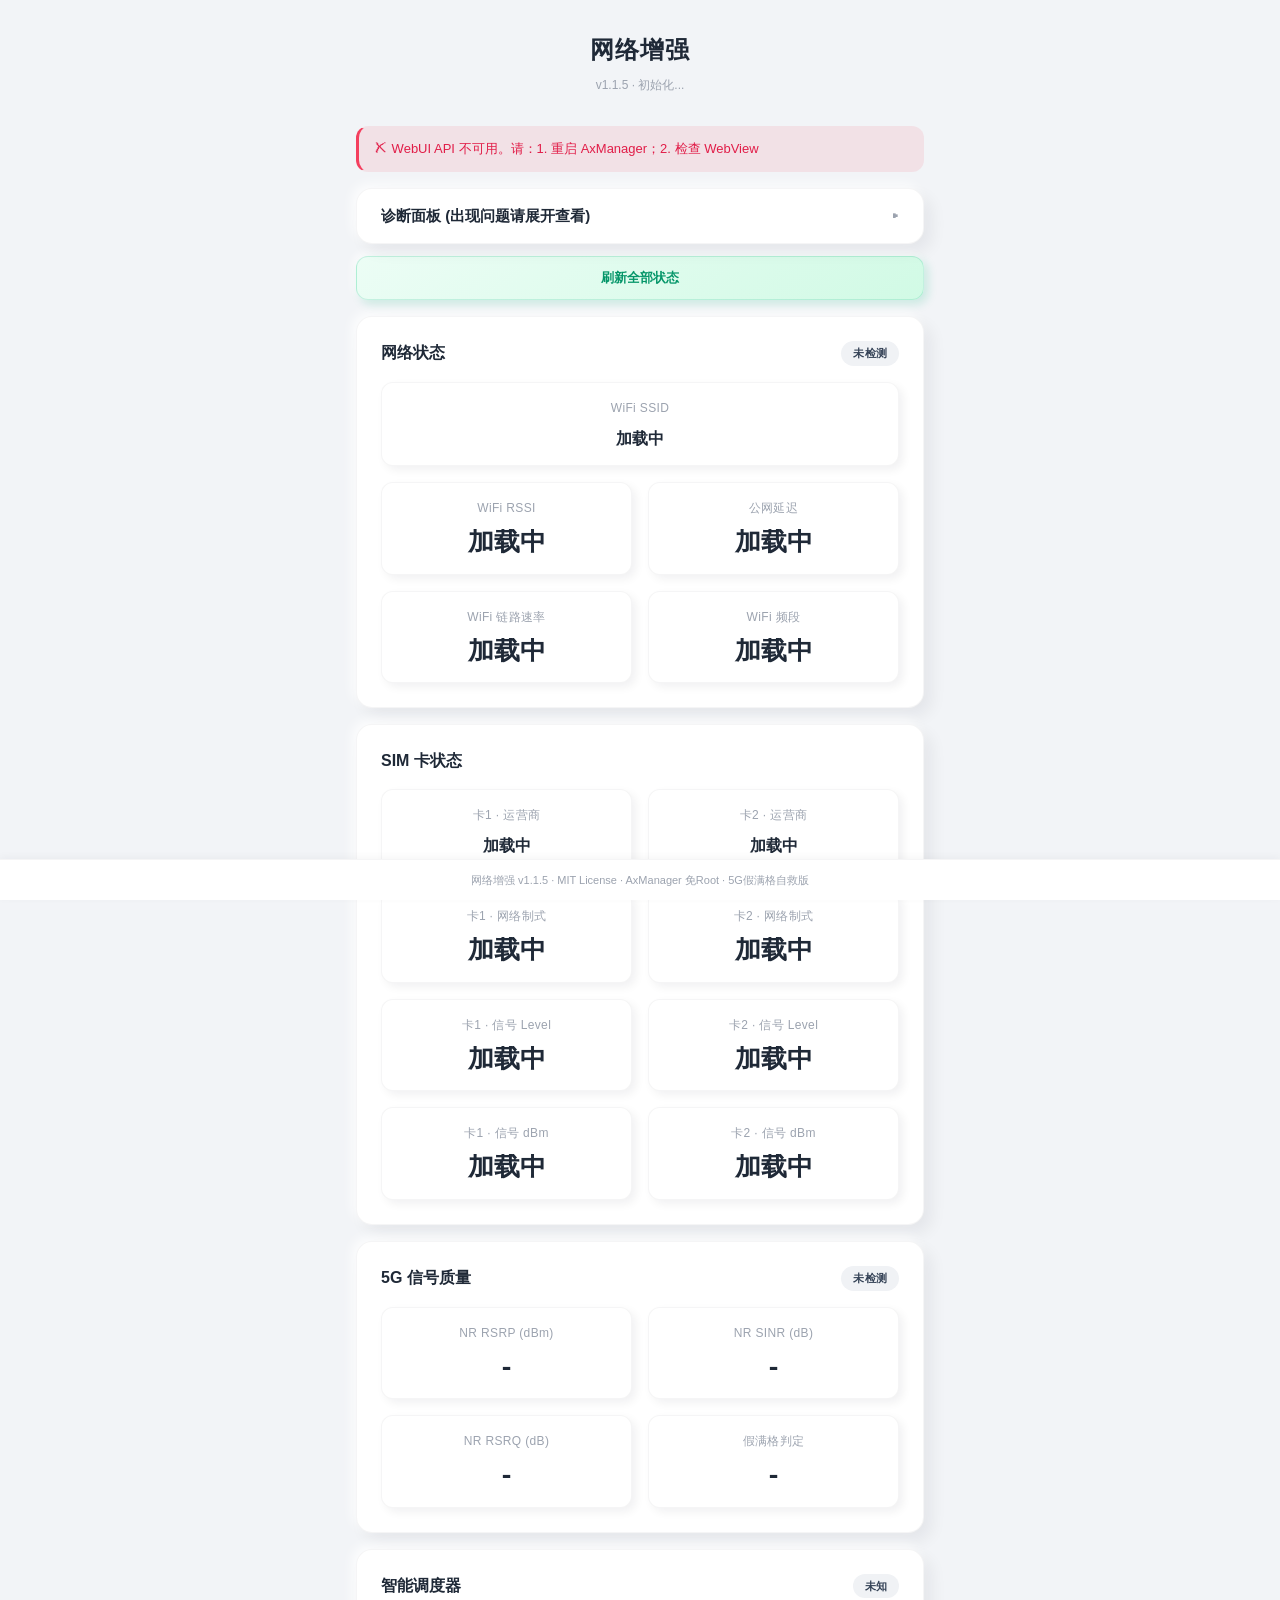
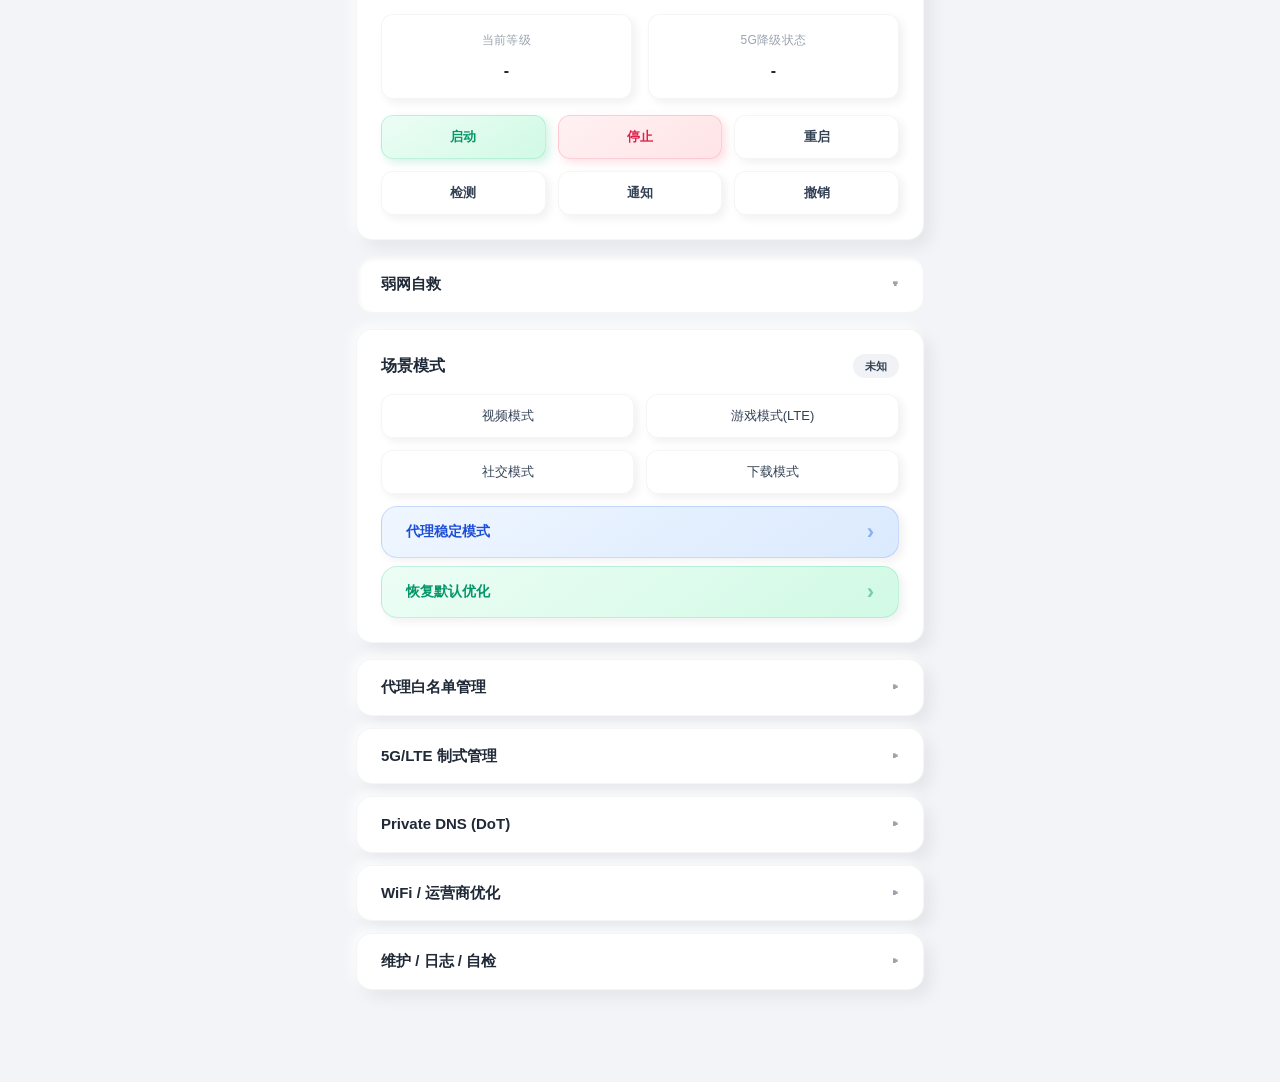
==== commit 342de121: "feat: v1.1.5 UI v6 质感大提升 (预发布) UI 质感大提升：引入光源感阴影，优化色彩系统与排版层级，统一 8px 网格布局。  色彩与阴影系统升级： - 页面背景改为极浅冷白 #F" ====
--- a/webroot/index.html
+++ b/webroot/index.html
@@ -22,17 +22,17 @@
     <div class="card">
       <div class="card-title">
         <span>API 状态</span>
-        <button class="btn" style="padding:4px 8px;font-size:11px" onclick="runDiagnostics()">重新诊断</button>
+        <button class="btn btn-sm" onclick="runDiagnostics()">重新诊断</button>
       </div>
       <div class="diag wifi-raw" id="diag-output">等待诊断...</div>
-      <div style="margin-top:8px">
-        <button class="btn warn" style="width:100%" onclick="testExec()">测试 exec</button>
+      <div class="btn-grid" style="grid-template-columns:1fr;margin-top:12px">
+        <button class="btn warn" onclick="testExec()">测试 exec</button>
       </div>
     </div>
   </details>
 
-  <div style="margin:8px 0">
-    <button class="btn primary" style="width:100%" onclick="refreshAll()">刷新全部状态</button>
+  <div class="btn-grid" style="grid-template-columns:1fr;margin-bottom:16px">
+    <button class="btn primary" onclick="refreshAll()">刷新全部状态</button>
   </div>
   <div class="card">
     <div class="card-title">
@@ -40,7 +40,7 @@
       <span class="badge" id="net-badge">未检测</span>
     </div>
     <div class="grid">
-      <div class="stat" style="grid-column:1/-1">
+      <div class="stat stat-span2">
         <div class="stat-label">WiFi SSID</div>
         <div class="stat-value small" id="wifi-ssid">加载中</div>
       </div>
@@ -60,7 +60,7 @@
         <div class="stat-label">WiFi 频段</div>
         <div class="stat-value" id="wifi-freq">加载中</div>
       </div>
-      <div class="stat" style="display:none">
+      <div class="stat stat-hidden">
         <div class="stat-label">网络类型</div>
         <div class="stat-value" id="net-type">加载中</div>
       </div>
@@ -132,7 +132,7 @@
         <div class="stat-value" id="fake5g-status">-</div>
       </div>
     </div>
-    <div class="fake5g-warn" id="fake5g-warn">⚠ 检测到 5G 假满格，调度器将自动降级到 4G（冷却 30 分钟）</div>
+    <div class="fake5g-warn" id="fake5g-warn">检测到 5G 假满格，调度器将自动降级到 4G（冷却 30 分钟）</div>
   </div>
 
   <!-- L2: 智能调度器 -->
@@ -164,7 +164,7 @@
   <!-- L3: 弱网自救 (可展开) -->
   <details open>
     <summary>弱网自救</summary>
-    <div class="card" style="margin-top:8px">
+    <div class="card">
       <div class="card-title">
         <span>场景模式</span>
         <span class="badge" id="weaknet-badge">未知</span>
@@ -175,7 +175,7 @@
         <button class="mode-btn" onclick="runCmd('sh ' + MODDIR + '/scripts/weaknet.sh social', '社交模式')">社交模式</button>
         <button class="mode-btn" onclick="runCmd('sh ' + MODDIR + '/scripts/weaknet.sh download', '下载模式')">下载模式</button>
       </div>
-      <div style="margin-top:10px">
+      <div class="action-stack">
         <button class="action-bar accent" onclick="runCmd('sh ' + MODDIR + '/action.sh 33', '代理稳定模式')">代理稳定模式</button>
         <button class="action-bar" onclick="runCmd('sh ' + MODDIR + '/scripts/weaknet.sh normal', '恢复默认')">恢复默认优化</button>
       </div>
@@ -185,12 +185,12 @@
   <!-- L3: 代理白名单 -->
   <details>
     <summary>代理白名单管理</summary>
-    <div class="card" style="margin-top:8px">
+    <div class="card">
       <div class="card-title">
         <span>Data Saver 白名单</span>
         <span class="badge" id="wl-badge">Data Saver</span>
       </div>
-      <div>代理稳定模式开启后, 将代理软件加入白名单可防止其被 Data Saver 误杀</div>
+      <div class="hint-text">代理稳定模式开启后, 将代理软件加入白名单可防止其被 Data Saver 误杀</div>
       <input type="text" id="vpn-pkg-input" placeholder="输入代理软件包名，如 com.v2ray.ang">
       <div class="btn-grid">
         <button class="btn success" onclick="addVpnWhitelist()">加入白名单</button>
@@ -202,25 +202,25 @@
   <!-- L3: 5G/LTE 制式管理 -->
   <details>
     <summary>5G/LTE 制式管理</summary>
-    <div class="card" style="margin-top:8px">
+    <div class="card">
       <div class="btn-grid cols-3">
         <button class="btn" onclick="runCmd('sh ' + MODDIR + '/action.sh 30', '5G自检')">5G自检</button>
         <button class="btn warn" onclick="runCmd('sh ' + MODDIR + '/action.sh 31', '锁定LTE')">锁定LTE</button>
         <button class="btn success" onclick="runCmd('sh ' + MODDIR + '/action.sh 32', '解锁LTE')">解锁LTE</button>
       </div>
-      <div>锁定LTE会启用LTE Only模式，非VoLTE来电可能无法接通</div>
+      <div class="hint-text">锁定LTE会启用LTE Only模式，非VoLTE来电可能无法接通</div>
     </div>
   </details>
 
   <!-- L3: Private DNS -->
   <details>
     <summary>Private DNS (DoT)</summary>
-    <div class="card" style="margin-top:8px">
+    <div class="card">
       <div class="card-title">
         <span>DNS 状态</span>
         <span class="badge" id="dns-badge">未知</span>
       </div>
-      <div>模式: <span id="dns-mode">-</span> | 主机: <span id="dns-spec">-</span></div>
+      <div class="hint-text">模式: <span id="dns-mode">-</span> | 主机: <span id="dns-spec">-</span></div>
       <div class="btn-grid cols-3">
         <button class="btn" onclick="runCmd('sh ' + MODDIR + '/scripts/dns.sh on ali', '阿里')">阿里</button>
         <button class="btn" onclick="runCmd('sh ' + MODDIR + '/scripts/dns.sh on tencent', '腾讯')">腾讯</button>
@@ -235,7 +235,7 @@
   <!-- L3: WiFi / 运营商 -->
   <details>
     <summary>WiFi / 运营商优化</summary>
-    <div class="card" style="margin-top:8px">
+    <div class="card">
       <div class="btn-grid">
         <button class="btn" onclick="runCmd('sh ' + MODDIR + '/scripts/wifi.sh apply', '应用WiFi')">应用WiFi</button>
         <button class="btn" onclick="runCmd('sh ' + MODDIR + '/scripts/wifi.sh status', 'WiFi状态')">WiFi状态</button>
@@ -248,14 +248,14 @@
   <!-- L3: 维护 -->
   <details>
     <summary>维护 / 日志 / 自检</summary>
-    <div class="card" style="margin-top:8px">
+    <div class="card">
       <div class="btn-grid">
         <button class="btn" onclick="runCmd('sh ' + MODDIR + '/action.sh 26', '模块自检')">模块自检</button>
         <button class="btn danger" onclick="confirmReset()">一键还原</button>
         <button class="btn" onclick="loadLog()">刷新日志</button>
         <button class="btn danger" onclick="clearLog()">清空日志</button>
       </div>
-      <div class="log-view" id="log-view" style="margin-top:8px">点击"刷新日志"加载</div>
+      <div class="log-view" id="log-view">点击"刷新日志"加载</div>
     </div>
   </details>
 
@@ -266,7 +266,7 @@
   <div class="exec-label" id="exec-label"><span class="exec-label-spinner"></span><span id="exec-label-text">执行中</span>
   </div>
   <div class="toast" id="toast"></div>
-  <div class="alert-box" id="alert-box"><button class="close-btn" style="position:relative;width:32px;height:32px;bottom:auto;right:auto;font-size:16px" onclick="hideAlert()">×</button>
+  <div class="alert-box" id="alert-box"><button class="close-btn close-btn-inline" onclick="hideAlert()">×</button>
     <div id="alert-content"></div>
   </div>
 
--- a/webroot/style.css
+++ b/webroot/style.css
@@ -1,23 +1,51 @@
 /* ==========================================================================
-   网络增强 v1.1.5 UI v4 — 全浅色新拟态 (折叠Bug修复 + Kimi深度优化)
+   网络增强 v1.1.5 UI v6 — 质感大提升
+   - 冷白基底 + 纯白卡片，光源感双阴影
+   - 数字 24-28px + tabular-nums，标签 12-13px
+   - 圆角体系：16 / 12 / 9999，8px 网格
+   - 按钮按压 inset 反馈，状态 Pill 化
    ========================================================================== */
 
 * { box-sizing: border-box; -webkit-tap-highlight-color: transparent; margin: 0; padding: 0; }
 
 :root {
-  --bg: #F0F0F3;
-  --surface: #FFFFFF;
-  --text-primary: #1F2937;
-  --text-secondary: #334155;
-  --text-muted: #94A3B8;
-  --radius-card: 12px;
-  --radius-btn: 10px;
-  /* 3 级阴影层级 */
-  --shadow-card: 5px 5px 10px rgba(184, 196, 212, 0.6), -5px -5px 10px rgba(255, 255, 255, 0.9);
-  --shadow-btn: 3px 3px 6px rgba(184, 196, 212, 0.45), -3px -3px 6px rgba(255, 255, 255, 0.85);
-  --shadow-badge: 1px 1px 3px rgba(184, 196, 212, 0.3);
-  --shadow-in: inset 3px 3px 6px rgba(184, 196, 212, 0.6), inset -3px -3px 6px rgba(255, 255, 255, 0.9);
-  --shadow-in-sm: inset 2px 2px 5px rgba(184, 196, 212, 0.5), inset -2px -2px 5px rgba(255, 255, 255, 0.85);
+  /* —— 色彩系统 —— */
+  --bg: #F2F4F7;                 /* 极浅冷白页面 */
+  --surface: #FFFFFF;            /* 纯白卡片 */
+  --surface-inset: #F0F2F5;      /* 凹陷区域 */
+
+  --text-primary: #1F2937;       /* 主标题 */
+  --text-secondary: #334155;     /* 次级文字 */
+  --text-muted: #9CA3AF;         /* 标签灰 */
+
+  /* 状态色（沉稳） */
+  --color-success: #10B981;
+  --color-success-deep: #059669;
+  --color-success-bg: rgba(16, 185, 129, 0.10);
+  --color-danger: #F43F5E;
+  --color-danger-deep: #E11D48;
+  --color-danger-bg: rgba(244, 63, 94, 0.10);
+  --color-warn: #F59E0B;
+  --color-warn-deep: #D97706;
+  --color-warn-bg: rgba(245, 158, 11, 0.12);
+  --color-accent: #2563EB;
+  --color-accent-deep: #1D4ED8;
+  --color-accent-bg: rgba(37, 99, 235, 0.10);
+
+  /* —— 圆角体系（8 网格） —— */
+  --radius-card: 16px;
+  --radius-inner: 12px;
+  --radius-pill: 9999px;
+
+  /* —— 阴影系统（光源从左上来，蓝紫调深色 + 白高光） —— */
+  --shadow-card:    8px 8px 16px rgba(15, 23, 42, 0.06), -4px -4px 12px rgba(255, 255, 255, 0.80);
+  --shadow-btn:     4px 4px  10px rgba(15, 23, 42, 0.06), -3px -3px  8px rgba(255, 255, 255, 0.75);
+  --shadow-badge:   2px 2px  6px rgba(15, 23, 42, 0.05);
+  --shadow-in:      inset 3px 3px 6px rgba(15, 23, 42, 0.06), inset -2px -2px 4px rgba(255, 255, 255, 0.75);
+  --shadow-in-sm:   inset 2px 2px 4px rgba(15, 23, 42, 0.05), inset -1px -1px 3px rgba(255, 255, 255, 0.70);
+
+  /* 边框（极淡精致感） */
+  --border-hair: 1px solid rgba(15, 23, 42, 0.04);
 }
 
 html, body {
@@ -26,10 +54,13 @@
   color: var(--text-primary);
   font-size: 14px;
   line-height: 1.5;
+  /* 全局数字等宽，防跳动 */
+  font-variant-numeric: tabular-nums;
+  font-feature-settings: "tnum";
 }
 
 body {
-  padding: 12px;
+  padding: 16px;
   padding-bottom: 80px;
   max-width: 600px;
   margin: 0 auto;
@@ -37,145 +68,289 @@
 
 /* --- Header --- */
 .header {
-  padding: 16px 0 12px;
-  margin-bottom: 20px;
+  padding: 16px 0 16px;
+  margin-bottom: 16px;
   text-align: center;
 }
-.header h1 { font-size: 22px; font-weight: 700; color: var(--text-primary); letter-spacing: 1px; }
-.header .ver { font-size: 11px; color: var(--text-muted); margin-top: 4px; }
-
-/* --- API Banner --- */
+.header h1 {
+  font-size: 24px; font-weight: 700; color: var(--text-primary);
+  letter-spacing: 1px;
+}
+.header .ver {
+  font-size: 12px; color: var(--text-muted); margin-top: 8px;
+  font-weight: 400;
+}
+
+/* --- API Banner（柔和警示色，避免过重） --- */
 .api-banner {
-  padding: 10px 14px; border-radius: var(--radius-btn); font-size: 12px;
-  margin-bottom: 20px; display: none; font-weight: 500;
-}
-.api-banner.ok { background: #E8F5E9; color: #2E7D32; display: block; }
-.api-banner.warn { background: #FFF8E1; color: #F57F17; display: block; }
-.api-banner.err { background: #FFEBEE; color: #C62828; display: block; }
-
-/* --- Card (主层级阴影) --- */
+  padding: 12px 16px; border-radius: var(--radius-inner); font-size: 13px;
+  margin-bottom: 16px; display: none; font-weight: 500;
+  border: 1px solid transparent;
+  border-left: 3px solid transparent;
+}
+.api-banner.ok {
+  background: var(--color-success-bg); color: var(--color-success-deep);
+  border-left-color: var(--color-success);
+  display: block;
+}
+.api-banner.warn {
+  background: var(--color-warn-bg); color: var(--color-warn-deep);
+  border-left-color: var(--color-warn);
+  display: block;
+}
+.api-banner.err {
+  background: var(--color-danger-bg); color: var(--color-danger-deep);
+  border-left-color: var(--color-danger);
+  display: block;
+}
+
+/* --- Card (凸起主层级 + 光源感双阴影) --- */
 .card {
-  background: var(--bg); border-radius: var(--radius-card); padding: 16px;
-  margin-bottom: 20px; box-shadow: var(--shadow-card);
-  border: 1px solid rgba(255, 255, 255, 0.5);
+  background: var(--surface);
+  border-radius: var(--radius-card);
+  padding: 24px;
+  margin-bottom: 16px;
+  box-shadow: var(--shadow-card);
+  border: var(--border-hair);
 }
 .card-title {
-  font-size: 13px; font-weight: 600; color: var(--text-secondary);
-  margin-bottom: 12px; display: flex; align-items: center; justify-content: space-between;
-}
-
-/* --- Badge (最小层级阴影) --- */
+  font-size: 16px; font-weight: 600; color: var(--text-primary);
+  margin-bottom: 16px;
+  display: flex; align-items: center; justify-content: space-between;
+  gap: 12px;
+}
+
+/* --- Badge / 状态 Pill（胶囊化） --- */
 .badge {
-  padding: 3px 10px; border-radius: 20px; font-size: 11px; font-weight: 600;
-  background: var(--bg); color: var(--text-secondary); box-shadow: var(--shadow-in-sm);
-}
-.badge.ok { background: #E8F5E9; color: #2E7D32; box-shadow: none; }
-.badge.warn { background: #FFF8E1; color: #F57F17; box-shadow: none; }
-.badge.err { background: #FFEBEE; color: #C62828; box-shadow: none; }
-
-/* --- Grid --- */
-.grid { display: grid; grid-template-columns: 1fr 1fr; gap: 10px; }
-
-/* --- Stat / Metric Card (按钮层级阴影 + 防撑破) --- */
+  display: inline-flex; align-items: center;
+  padding: 4px 12px;
+  border-radius: var(--radius-pill);
+  font-size: 11px; font-weight: 600;
+  background: var(--surface-inset); color: var(--text-secondary);
+  letter-spacing: 0.02em;
+  min-height: 22px;
+}
+.badge.ok   { background: var(--color-success-bg); color: var(--color-success-deep); }
+.badge.warn { background: var(--color-warn-bg);     color: var(--color-warn-deep); }
+.badge.err  { background: var(--color-danger-bg);   color: var(--color-danger-deep); }
+
+/* --- Grid (8px 网格) --- */
+.grid {
+  display: grid; grid-template-columns: 1fr 1fr;
+  gap: 16px;
+}
+
+/* --- Stat / Metric Card（按钮层级阴影 + 防撑破） --- */
 .stat, .metric-card {
-  background: var(--bg); box-shadow: var(--shadow-btn); border-radius: 12px;
-  padding: 12px 16px; border: 1px solid rgba(255, 255, 255, 0.5); text-align: center;
+  background: var(--surface);
+  box-shadow: var(--shadow-btn);
+  border: var(--border-hair);
+  border-radius: var(--radius-inner);
+  padding: 16px;
+  text-align: center;
+  box-sizing: border-box;
+  width: 100%; max-width: 100%; min-width: 0;
+  display: flex; flex-direction: column; justify-content: center;
+  min-height: 80px;
+}
+
+.stat-label, .metric-label {
+  font-size: 12px; font-weight: 400;
+  color: var(--text-muted);
+  letter-spacing: 0.03em;
+  margin-bottom: 8px;
+}
+
+/* 数值：24-28px Bold，等宽防跳动，不换行 */
+.stat-value, .metric-value {
+  font-family: ui-monospace, "SF Mono", "JetBrains Mono", Consolas, monospace;
+  font-size: 26px; font-weight: 700;
+  color: var(--text-primary);
+  margin-top: 4px;
+  font-variant-numeric: tabular-nums;
+  font-feature-settings: "tnum";
+  white-space: nowrap; word-break: keep-all;
+  overflow: hidden; text-overflow: ellipsis;
+  line-height: 1.1;
+}
+.stat-value.small, .metric-value.small {
+  font-size: 16px; font-weight: 600;
+  /* 文本类数值（运营商、模式名等）允许换行，避免截断 */
+  white-space: normal; word-break: keep-all; overflow: visible; text-overflow: clip;
+  line-height: 1.3;
+  font-family: -apple-system, BlinkMacSystemFont, "Segoe UI", "PingFang SC", "Microsoft YaHei", sans-serif;
+}
+
+/* 状态着色（沉稳色） */
+.stat-value.excellent, .metric-value.excellent { color: var(--color-success-deep); }
+.stat-value.good,      .metric-value.good      { color: #0891B2; }
+.stat-value.warn,      .metric-value.warn      { color: var(--color-warn-deep); }
+.stat-value.poor,      .metric-value.poor      { color: #EA580C; }
+.stat-value.bad,       .metric-value.bad       { color: var(--color-danger-deep); }
+
+/* --- Button Grid --- */
+.btn-grid {
+  display: grid; grid-template-columns: 1fr 1fr;
+  gap: 12px;
+}
+.btn-grid.cols-3 { grid-template-columns: 1fr 1fr 1fr; }
+
+/* --- Button: 凸起 + 按压 inset（拟物物理反馈） --- */
+.neu-btn, .btn {
+  background: var(--surface);
+  box-shadow: var(--shadow-btn);
+  border: var(--border-hair);
+  border-radius: var(--radius-inner);
+  color: var(--text-secondary);
+  font-weight: 600;
+  padding: 12px 20px;
+  font-size: 13px;
+  cursor: pointer;
+  transition: box-shadow 0.15s ease, transform 0.05s ease, color 0.15s ease;
+  text-align: center;
+  font-family: inherit;
+  font-variant-numeric: tabular-nums;
+}
+.neu-btn:active, .btn:active {
+  box-shadow: var(--shadow-in);
+  color: var(--text-primary);
+  transform: translateY(1px);
+}
+.neu-btn:disabled, .btn:disabled { opacity: 0.4; cursor: not-allowed; box-shadow: none; }
+
+/* Primary / Success — 翡翠绿 */
+.neu-btn-primary, .btn.primary, .btn.success {
+  background: linear-gradient(145deg, #ECFDF5, #D1FAE5);
+  color: var(--color-success-deep);
+  border: 1px solid rgba(16, 185, 129, 0.18);
+  box-shadow:
+    4px 4px 10px rgba(16, 185, 129, 0.18),
+    -3px -3px 8px rgba(255, 255, 255, 0.75);
+}
+.neu-btn-primary:active, .btn.primary:active, .btn.success:active {
+  box-shadow:
+    inset 3px 3px 6px rgba(16, 185, 129, 0.20),
+    inset -2px -2px 4px rgba(255, 255, 255, 0.75);
+  transform: translateY(1px);
+}
+
+/* Accent — 品牌蓝 */
+.neu-btn-accent {
+  background: linear-gradient(145deg, #EFF6FF, #DBEAFE);
+  color: var(--color-accent-deep);
+  border: 1px solid rgba(37, 99, 235, 0.18);
+  box-shadow:
+    4px 4px 10px rgba(37, 99, 235, 0.16),
+    -3px -3px 8px rgba(255, 255, 255, 0.75);
+}
+.neu-btn-accent:active {
+  box-shadow:
+    inset 3px 3px 6px rgba(37, 99, 235, 0.18),
+    inset -2px -2px 4px rgba(255, 255, 255, 0.75);
+  transform: translateY(1px);
+}
+
+/* Danger — 玫瑰红 */
+.neu-btn-danger, .btn.danger, .btn.warn {
+  background: linear-gradient(145deg, #FFF1F2, #FFE4E6);
+  color: var(--color-danger-deep);
+  border: 1px solid rgba(244, 63, 94, 0.18);
+  box-shadow:
+    4px 4px 10px rgba(244, 63, 94, 0.16),
+    -3px -3px 8px rgba(255, 255, 255, 0.75);
+}
+.neu-btn-danger:active, .btn.danger:active, .btn.warn:active {
+  box-shadow:
+    inset 3px 3px 6px rgba(244, 63, 94, 0.18),
+    inset -2px -2px 4px rgba(255, 255, 255, 0.75);
+  transform: translateY(1px);
+}
+
+.neu-btn-secondary {
+  background: linear-gradient(145deg, #FFFFFF, #F2F4F7);
+  color: #64748B;
+}
+
+/* --- 模式按钮选中态（凹陷 + 品牌蓝） --- */
+.mode-btn {
+  background: var(--surface);
+  box-shadow: var(--shadow-btn);
+  border: var(--border-hair);
+  border-radius: var(--radius-inner);
+  color: var(--text-secondary);
+  font-weight: 500;
+  padding: 12px 20px;
+  font-size: 13px;
+  cursor: pointer;
+  transition: box-shadow 0.15s ease, transform 0.05s ease, color 0.15s ease;
+  text-align: center;
+  font-family: inherit;
+}
+.mode-btn:active {
+  box-shadow: var(--shadow-in);
+  transform: translateY(1px);
+}
+.mode-btn.active, .dns-btn.active {
+  background: var(--color-accent-bg);
+  color: var(--color-accent-deep);
+  font-weight: 700;
+  box-shadow: var(--shadow-in-sm);
+  border: 1px solid rgba(37, 99, 235, 0.20);
+}
+
+/* --- 通栏操作卡片（左对齐 + 箭头，拟物凸起） --- */
+.action-bar {
+  display: block; width: 100%;
+  padding: 16px 48px 16px 24px;
+  background: linear-gradient(145deg, #ECFDF5, #D1FAE5);
+  box-shadow: var(--shadow-btn);
+  border: 1px solid rgba(16, 185, 129, 0.18);
+  border-radius: var(--radius-card);
+  text-align: left; font-weight: 600;
+  color: var(--color-success-deep);
+  margin-bottom: 12px;
+  font-size: 14px; cursor: pointer;
+  transition: box-shadow 0.15s ease, transform 0.05s ease;
+  font-family: inherit;
+  position: relative;
+}
+.action-bar:active {
+  box-shadow:
+    inset 3px 3px 6px rgba(16, 185, 129, 0.20),
+    inset -2px -2px 4px rgba(255, 255, 255, 0.75);
+  transform: translateY(1px);
+}
+.action-bar::after {
+  content: '\203A'; position: absolute; right: 24px; top: 50%;
+  transform: translateY(-50%);
+  font-size: 22px; color: rgba(5, 150, 105, 0.45);
+  font-weight: 700;
+}
+.action-bar.accent {
+  background: linear-gradient(145deg, #EFF6FF, #DBEAFE);
+  color: var(--color-accent-deep);
+  border: 1px solid rgba(37, 99, 235, 0.18);
+}
+.action-bar.accent:active {
+  box-shadow:
+    inset 3px 3px 6px rgba(37, 99, 235, 0.18),
+    inset -2px -2px 4px rgba(255, 255, 255, 0.75);
+}
+.action-bar.accent::after { color: rgba(37, 99, 235, 0.45); }
+
+/* --- WiFi 原始信息（凹陷面板 + 防撑破） --- */
+.wifi-raw {
+  font-family: ui-monospace, "SF Mono", Consolas, monospace;
+  font-size: 12px; line-height: 1.85;
+  color: var(--text-secondary);
+  background: var(--surface-inset);
+  box-shadow: var(--shadow-in-sm);
+  padding: 16px;
+  border-radius: var(--radius-inner);
+  word-break: break-all; overflow-wrap: anywhere; hyphens: none;
+  max-height: 144px; overflow-y: auto;
   box-sizing: border-box; width: 100%; max-width: 100%; min-width: 0;
-}
-
-.stat-label, .metric-label {
-  font-size: 11px; color: var(--text-muted); letter-spacing: 0.05em;
-  text-transform: uppercase; margin-bottom: 6px;
-}
-
-/* P0: 防止数值换行 */
-.stat-value, .metric-value {
-  font-family: ui-monospace, SFMono-Regular, "SF Mono", Consolas, monospace;
-  font-size: 22px; font-weight: 700; color: var(--text-primary); margin-top: 4px;
-  white-space: nowrap; word-break: keep-all; overflow: hidden; text-overflow: ellipsis;
-}
-.stat-value.small, .metric-value.small { font-size: 15px; }
-.stat-value.excellent, .metric-value.excellent { color: #059669; }
-.stat-value.good, .metric-value.good      { color: #0891B2; }
-.stat-value.warn, .metric-value.warn      { color: #D97706; }
-.stat-value.poor, .metric-value.poor      { color: #EA580C; }
-.stat-value.bad, .metric-value.bad       { color: #DC2626; }
-
-/* --- Button Grid --- */
-.btn-grid { display: grid; grid-template-columns: 1fr 1fr; gap: 10px; }
-.btn-grid.cols-3 { grid-template-columns: 1fr 1fr 1fr; }
-
-/* --- Button: 新拟态凸起 (按钮层级阴影) --- */
-.neu-btn, .btn {
-  background: linear-gradient(145deg, #FFFFFF, #E6E6E6);
-  box-shadow: var(--shadow-btn); border-radius: var(--radius-btn); border: none;
-  color: #475569; font-weight: 600; padding: 10px 20px; font-size: 12px;
-  cursor: pointer; transition: all 0.2s ease; text-align: center; font-family: inherit;
-}
-.neu-btn:active, .btn:active {
-  box-shadow: var(--shadow-in); color: var(--text-primary);
-}
-.neu-btn:disabled, .btn:disabled { opacity: 0.4; cursor: not-allowed; }
-
-.neu-btn-primary, .btn.primary, .btn.success {
-  background: linear-gradient(145deg, #E8F5E9, #C8E6C9); color: #2E7D32;
-  box-shadow: 3px 3px 6px rgba(16,185,129,0.2), -3px -3px 6px rgba(255,255,255,0.85);
-}
-.neu-btn-primary:active, .btn.primary:active, .btn.success:active {
-  box-shadow: inset 3px 3px 6px rgba(16,185,129,0.2), inset -3px -3px 6px rgba(255,255,255,0.85);
-}
-
-.neu-btn-accent {
-  background: linear-gradient(145deg, #EBF5FF, #D6E9FF); color: #2563EB;
-  box-shadow: 3px 3px 6px rgba(59,130,246,0.2), -3px -3px 6px rgba(255,255,255,0.85);
-}
-.neu-btn-accent:active { box-shadow: inset 3px 3px 6px rgba(59,130,246,0.2), inset -3px -3px 6px rgba(255,255,255,0.85); }
-
-.neu-btn-danger, .btn.danger, .btn.warn {
-  background: linear-gradient(145deg, #FFEBEE, #FFCDD2); color: #C62828;
-  box-shadow: 3px 3px 6px rgba(239,68,68,0.2), -3px -3px 6px rgba(255,255,255,0.85); opacity: 0.85;
-}
-.neu-btn-danger:active, .btn.danger:active, .btn.warn:active {
-  box-shadow: inset 3px 3px 6px rgba(239,68,68,0.2), inset -3px -3px 6px rgba(255,255,255,0.85);
-}
-
-.neu-btn-secondary { background: linear-gradient(145deg, #FFFFFF, #F0F0F3); color: #718096; }
-
-/* --- 模式按钮选中态 (增强) --- */
-.mode-btn {
-  background: linear-gradient(145deg, #FFFFFF, #F0F0F3);
-  box-shadow: var(--shadow-btn); border-radius: var(--radius-btn); border: none;
-  color: #475569; font-weight: 500; padding: 10px 20px; font-size: 12px;
-  cursor: pointer; transition: all 0.2s ease; text-align: center; font-family: inherit;
-}
-.mode-btn.active, .dns-btn.active {
-  background: #EBF5FF; color: #2563EB; font-weight: 700;
-  box-shadow: inset 3px 3px 6px #B8C4D4, inset -3px -3px 6px #FFFFFF;
-  border: 1px solid rgba(37, 99, 235, 0.15);
-}
-
-/* --- 通栏操作卡片 (左对齐 + 箭头) --- */
-.action-bar {
-  display: block; width: 100%; padding: 14px 40px 14px 20px;
-  background: linear-gradient(145deg, #E8F5E9, #C8E6C9);
-  box-shadow: var(--shadow-btn); border-radius: var(--radius-card);
-  text-align: left; font-weight: 600; color: #2E7D32; margin-bottom: 10px;
-  border: none; font-size: 13px; cursor: pointer; transition: all 0.2s ease;
-  font-family: inherit; position: relative;
-}
-.action-bar:active { box-shadow: inset 3px 3px 6px #A3B9A6, inset -3px -3px 6px #FFFFFF; }
-.action-bar::after { content: '\203A'; position: absolute; right: 20px; font-size: 20px; color: rgba(0,0,0,0.2); }
-.action-bar.accent { background: linear-gradient(145deg, #EBF5FF, #D6E9FF); color: #2563EB; }
-.action-bar.accent:active { box-shadow: inset 3px 3px 6px #9DB8D6, inset -3px -3px 6px #FFFFFF; }
-
-/* --- WiFi 原始信息 (限高防霸屏 + 防撑破) --- */
-.wifi-raw {
-  font-family: ui-monospace, SFMono-Regular, monospace; font-size: 11.5px; line-height: 1.9;
-  color: #64748B; background: var(--bg); box-shadow: var(--shadow-in-sm);
-  padding: 14px; border-radius: 10px;
-  word-break: break-all; overflow-wrap: anywhere; hyphens: none;
-  max-height: 120px; overflow-y: auto;
-  box-sizing: border-box; width: 100%; max-width: 100%; min-width: 0;
+  font-variant-numeric: tabular-nums;
 }
 
 /* --- 防撑破容器规则 --- */
@@ -183,98 +358,274 @@
 .btn-grid > * { min-width: 0; }
 
 /* --- Info Panel --- */
-.info-panel { background: var(--bg); box-shadow: var(--shadow-in-sm); border-radius: 12px; padding: 16px; }
-.info-row { display: flex; justify-content: space-between; padding: 6px 0; border-bottom: 1px solid rgba(0,0,0,0.05); }
-.info-key { font-size: 13px; color: var(--text-secondary); }
-.info-value { font-family: ui-monospace, monospace; font-size: 13px; color: var(--text-primary); font-weight: 500; }
-
-/* --- Details Summary (修复折叠Bug: summary 不用 display:flex) --- */
+.info-panel {
+  background: var(--surface-inset);
+  box-shadow: var(--shadow-in-sm);
+  border-radius: var(--radius-inner);
+  padding: 16px;
+}
+.info-row {
+  display: flex; justify-content: space-between;
+  padding: 8px 0;
+  border-bottom: 1px solid rgba(15, 23, 42, 0.05);
+}
+.info-row:last-child { border-bottom: none; }
+.info-key { font-size: 13px; color: var(--text-secondary); font-weight: 400; }
+.info-value {
+  font-family: ui-monospace, monospace; font-size: 13px;
+  color: var(--text-primary); font-weight: 600;
+  font-variant-numeric: tabular-nums;
+}
+
+/* --- Details Summary（不用 flex 防折叠 Bug） --- */
 details > summary {
   display: block;
-  padding: 14px 16px; background: var(--bg);
-  box-shadow: var(--shadow-card); border-radius: var(--radius-card);
-  font-weight: 600; color: var(--text-secondary); margin-bottom: 10px;
-  cursor: pointer; list-style: none; font-size: 14px;
+  padding: 16px 24px;
+  background: var(--surface);
+  box-shadow: var(--shadow-card);
+  border: var(--border-hair);
+  border-radius: var(--radius-card);
+  font-weight: 600; font-size: 15px;
+  color: var(--text-primary);
+  margin-bottom: 12px;
+  cursor: pointer; list-style: none;
   position: relative;
+  transition: box-shadow 0.15s ease;
 }
 details > summary::-webkit-details-marker { display: none; }
 details > summary::after {
-  content: '\25B8'; position: absolute; right: 16px; top: 50%; transform: translateY(-50%);
-  color: var(--text-muted); font-size: 14px; transition: transform 0.2s ease;
+  content: '\25B8'; position: absolute; right: 24px; top: 50%;
+  transform: translateY(-50%);
+  color: var(--text-muted); font-size: 16px;
+  transition: transform 0.2s ease;
 }
 details[open] > summary::after { transform: translateY(-50%) rotate(90deg); }
-details[open] > summary { box-shadow: var(--shadow-in); margin-bottom: 14px; }
-
-/* --- Diag / Log (凹陷面板) --- */
+details[open] > summary {
+  box-shadow: var(--shadow-in-sm);
+  margin-bottom: 16px;
+}
+
+/* --- Diag / Log（凹陷面板 + 等宽 + tabular） --- */
 .diag {
-  background: var(--bg); border-radius: var(--radius-card); padding: 10px;
-  font-family: ui-monospace, SFMono-Regular, Consolas, monospace; font-size: 10px; line-height: 1.6;
-  color: var(--text-muted); max-height: 200px; overflow-y: auto;
-  white-space: pre-wrap; word-break: break-all; margin-top: 8px; box-shadow: var(--shadow-in-sm);
-}
-.diag.err { color: #DC2626; }
-.diag.ok { color: #059669; }
+  background: var(--surface-inset);
+  box-shadow: var(--shadow-in-sm);
+  border-radius: var(--radius-inner);
+  padding: 16px;
+  font-family: ui-monospace, "SF Mono", Consolas, monospace;
+  font-size: 11px; line-height: 1.7;
+  color: var(--text-secondary);
+  max-height: 240px; overflow-y: auto;
+  white-space: pre-wrap; word-break: break-all;
+  margin-top: 12px;
+  font-variant-numeric: tabular-nums;
+}
+.diag.err { color: var(--color-danger-deep); }
+.diag.ok  { color: var(--color-success-deep); }
 
 .log-view {
-  background: var(--bg); border-radius: var(--radius-card); padding: 10px;
-  font-family: ui-monospace, SFMono-Regular, Consolas, monospace; font-size: 10px; line-height: 1.6;
-  color: var(--text-muted); max-height: 250px; overflow-y: auto;
-  white-space: pre-wrap; word-break: break-all; margin-top: 8px; box-shadow: var(--shadow-in-sm);
-}
-.log-view .log-warn { color: #D97706; }
-.log-view .log-err { color: #DC2626; }
+  background: var(--surface-inset);
+  box-shadow: var(--shadow-in-sm);
+  border-radius: var(--radius-inner);
+  padding: 16px;
+  font-family: ui-monospace, "SF Mono", Consolas, monospace;
+  font-size: 11px; line-height: 1.7;
+  color: var(--text-secondary);
+  max-height: 280px; overflow-y: auto;
+  white-space: pre-wrap; word-break: break-all;
+  margin-top: 12px;
+  font-variant-numeric: tabular-nums;
+}
+.log-view .log-warn { color: var(--color-warn-deep); }
+.log-view .log-err  { color: var(--color-danger-deep); }
 
 /* --- Misc --- */
 .fake5g-warn {
-  background: #FFEBEE; color: #C62828; padding: 8px 12px; border-radius: var(--radius-btn);
-  font-size: 11px; margin-top: 8px; display: none; font-weight: 500;
+  background: var(--color-danger-bg);
+  color: var(--color-danger-deep);
+  padding: 12px 16px;
+  border-radius: var(--radius-inner);
+  font-size: 12px; margin-top: 12px;
+  display: none; font-weight: 500;
+  border: 1px solid rgba(244, 63, 94, 0.15);
 }
 .fake5g-warn.show { display: block; }
 
 .footer {
-  position: fixed; bottom: 0; left: 0; right: 0; background: var(--bg);
-  padding: 8px 12px; text-align: center; font-size: 10px; color: var(--text-muted);
-}
-
+  position: fixed; bottom: 0; left: 0; right: 0;
+  background: var(--surface);
+  padding: 12px 16px;
+  text-align: center;
+  font-size: 11px; color: var(--text-muted);
+  border-top: var(--border-hair);
+  box-shadow: 0 -2px 8px rgba(15, 23, 42, 0.04);
+}
+
+/* --- Input（凹陷容器感） --- */
 input[type="text"] {
-  width: 100%; padding: 10px 12px; background: var(--bg); border: none;
-  border-radius: var(--radius-btn); color: var(--text-primary); font-size: 12px;
-  font-family: inherit; box-shadow: var(--shadow-in-sm); outline: none;
-}
-input[type="text"]:focus { box-shadow: var(--shadow-in); }
-
+  width: 100%;
+  padding: 12px 16px;
+  background: var(--surface-inset);
+  border: 1px solid rgba(15, 23, 42, 0.05);
+  border-radius: var(--radius-inner);
+  color: var(--text-primary);
+  font-size: 13px;
+  font-family: inherit;
+  box-shadow: var(--shadow-in-sm);
+  outline: none;
+  transition: border-color 0.15s ease, box-shadow 0.15s ease;
+  margin-bottom: 12px;
+}
+input[type="text"]:focus {
+  border-color: rgba(37, 99, 235, 0.35);
+  box-shadow:
+    var(--shadow-in-sm),
+    0 0 0 3px rgba(37, 99, 235, 0.10);
+}
+input[type="text"]::placeholder { color: var(--text-muted); }
+
+/* --- Exec Indicator --- */
 .exec-indicator {
-  position: fixed; top: 0; left: 0; right: 0; height: 3px; background: #2563EB;
+  position: fixed; top: 0; left: 0; right: 0; height: 3px;
+  background: var(--color-accent);
   opacity: 0; transition: opacity 0.2s; z-index: 9999;
 }
 .exec-indicator.show { opacity: 1; }
 .exec-indicator .exec-bar {
-  height: 100%; background: linear-gradient(90deg, #2563EB, #60A5FA, #2563EB);
+  height: 100%;
+  background: linear-gradient(90deg, var(--color-accent), #60A5FA, var(--color-accent));
   animation: exec-slide 1.2s linear infinite;
 }
 @keyframes exec-slide { 0% { transform: translateX(-100%); } 100% { transform: translateX(100%); } }
 
 .exec-label {
-  position: fixed; top: 8px; left: 50%; transform: translateX(-50%);
-  background: #2563EB; color: #FFFFFF; padding: 4px 16px; border-radius: 20px;
-  font-size: 11px; font-weight: 600; opacity: 0; transition: opacity 0.2s; z-index: 9999;
-  display: flex; align-items: center; gap: 6px;
+  position: fixed; top: 12px; left: 50%; transform: translateX(-50%);
+  background: var(--color-accent); color: #FFFFFF;
+  padding: 6px 18px;
+  border-radius: var(--radius-pill);
+  font-size: 12px; font-weight: 600;
+  opacity: 0; transition: opacity 0.2s; z-index: 9999;
+  display: flex; align-items: center; gap: 8px;
+  box-shadow: 0 4px 12px rgba(37, 99, 235, 0.30);
 }
 .exec-label.show { opacity: 1; }
 .exec-label-spinner {
-  width: 10px; height: 10px; border: 2px solid rgba(255,255,255,0.3);
-  border-top-color: #FFFFFF; border-radius: 50%; animation: exec-spin 0.8s linear infinite;
+  width: 10px; height: 10px;
+  border: 2px solid rgba(255, 255, 255, 0.35);
+  border-top-color: #FFFFFF;
+  border-radius: 50%;
+  animation: exec-spin 0.8s linear infinite;
 }
 @keyframes exec-spin { to { transform: rotate(360deg); } }
 
-/* --- 浮动关闭按钮 (右下角圆形新拟态) --- */
+/* --- Toast --- */
+.toast {
+  position: fixed; bottom: 32px; left: 50%; transform: translateX(-50%) translateY(20px);
+  background: var(--text-primary); color: #FFFFFF;
+  padding: 10px 20px; border-radius: var(--radius-pill);
+  font-size: 12px; font-weight: 500;
+  opacity: 0; transition: opacity 0.25s ease, transform 0.25s ease;
+  z-index: 9998; pointer-events: none;
+  box-shadow: 0 8px 24px rgba(15, 23, 42, 0.20);
+  max-width: 80%; text-align: center;
+}
+.toast.show {
+  opacity: 1;
+  transform: translateX(-50%) translateY(0);
+}
+
+/* --- Alert Box --- */
+.alert-box {
+  position: fixed; top: 50%; left: 50%;
+  transform: translate(-50%, -50%) scale(0.95);
+  background: var(--surface);
+  padding: 24px;
+  border-radius: var(--radius-card);
+  box-shadow: var(--shadow-card), 0 12px 32px rgba(15, 23, 42, 0.12);
+  border: var(--border-hair);
+  z-index: 9990;
+  max-width: 88%; max-height: 80vh;
+  overflow-y: auto;
+  opacity: 0; pointer-events: none;
+  transition: opacity 0.2s ease, transform 0.2s ease;
+  font-size: 13px; color: var(--text-secondary);
+  line-height: 1.7;
+}
+.alert-box.show {
+  opacity: 1; pointer-events: auto;
+  transform: translate(-50%, -50%) scale(1);
+}
+.alert-box .close-btn {
+  /* 在 alert-box 内部时覆盖 fixed 定位 */
+  position: relative !important;
+  width: 32px !important; height: 32px !important;
+  bottom: auto !important; right: auto !important;
+  font-size: 16px !important;
+  margin-left: auto;
+  margin-bottom: 12px;
+}
+
+/* --- 浮动关闭按钮（右下角圆形凸起） --- */
 .close-btn {
-  position: fixed; bottom: 20px; right: 20px;
-  width: 50px; height: 50px; border-radius: 50%;
-  background: var(--bg);
-  box-shadow: 4px 4px 8px rgba(184, 196, 212, 0.6), -4px -4px 8px rgba(255, 255, 255, 0.9);
+  position: fixed; bottom: 24px; right: 24px;
+  width: 52px; height: 52px;
+  border-radius: 50%;
+  background: var(--surface);
+  box-shadow: var(--shadow-btn);
+  border: var(--border-hair);
   display: flex; align-items: center; justify-content: center;
-  font-size: 20px; color: #666; z-index: 999; cursor: pointer;
-  border: none; font-family: inherit;
-}
-.close-btn:active { box-shadow: var(--shadow-in); }
+  font-size: 22px; color: var(--text-secondary);
+  z-index: 999; cursor: pointer;
+  font-family: inherit;
+  transition: box-shadow 0.15s ease, transform 0.05s ease;
+}
+.close-btn:active {
+  box-shadow: var(--shadow-in);
+  transform: translateY(1px);
+}
+
+/* --- 容器辅助：内置小卡片间距统一（8px 网格） --- */
+.card > .btn-grid { margin-top: 12px; }
+.card > .grid + .btn-grid { margin-top: 16px; }
+
+/* --- 小号按钮（如"重新诊断"） --- */
+.btn.btn-sm {
+  padding: 6px 14px;
+  font-size: 12px;
+  border-radius: var(--radius-pill);
+  box-shadow: var(--shadow-badge);
+}
+.btn.btn-sm:active {
+  box-shadow: var(--shadow-in-sm);
+  transform: none;
+}
+
+/* --- stat 横跨两列 / 隐藏 --- */
+.stat.stat-span2 { grid-column: 1 / -1; }
+.stat.stat-hidden { display: none; }
+
+/* --- hint-text（说明性灰字） --- */
+.hint-text {
+  font-size: 12px;
+  color: var(--text-muted);
+  line-height: 1.7;
+  margin-top: 8px;
+  margin-bottom: 4px;
+}
+.card-title + .hint-text { margin-top: -8px; margin-bottom: 12px; }
+
+/* --- action-stack（通栏操作纵向堆叠） --- */
+.action-stack {
+  margin-top: 12px;
+  display: flex;
+  flex-direction: column;
+  gap: 8px;
+}
+.action-stack .action-bar { margin-bottom: 0; }
+
+/* --- DNS 模式行内文字 --- */
+.hint-text span {
+  font-family: ui-monospace, monospace;
+  font-weight: 600;
+  color: var(--text-secondary);
+  font-variant-numeric: tabular-nums;
+}
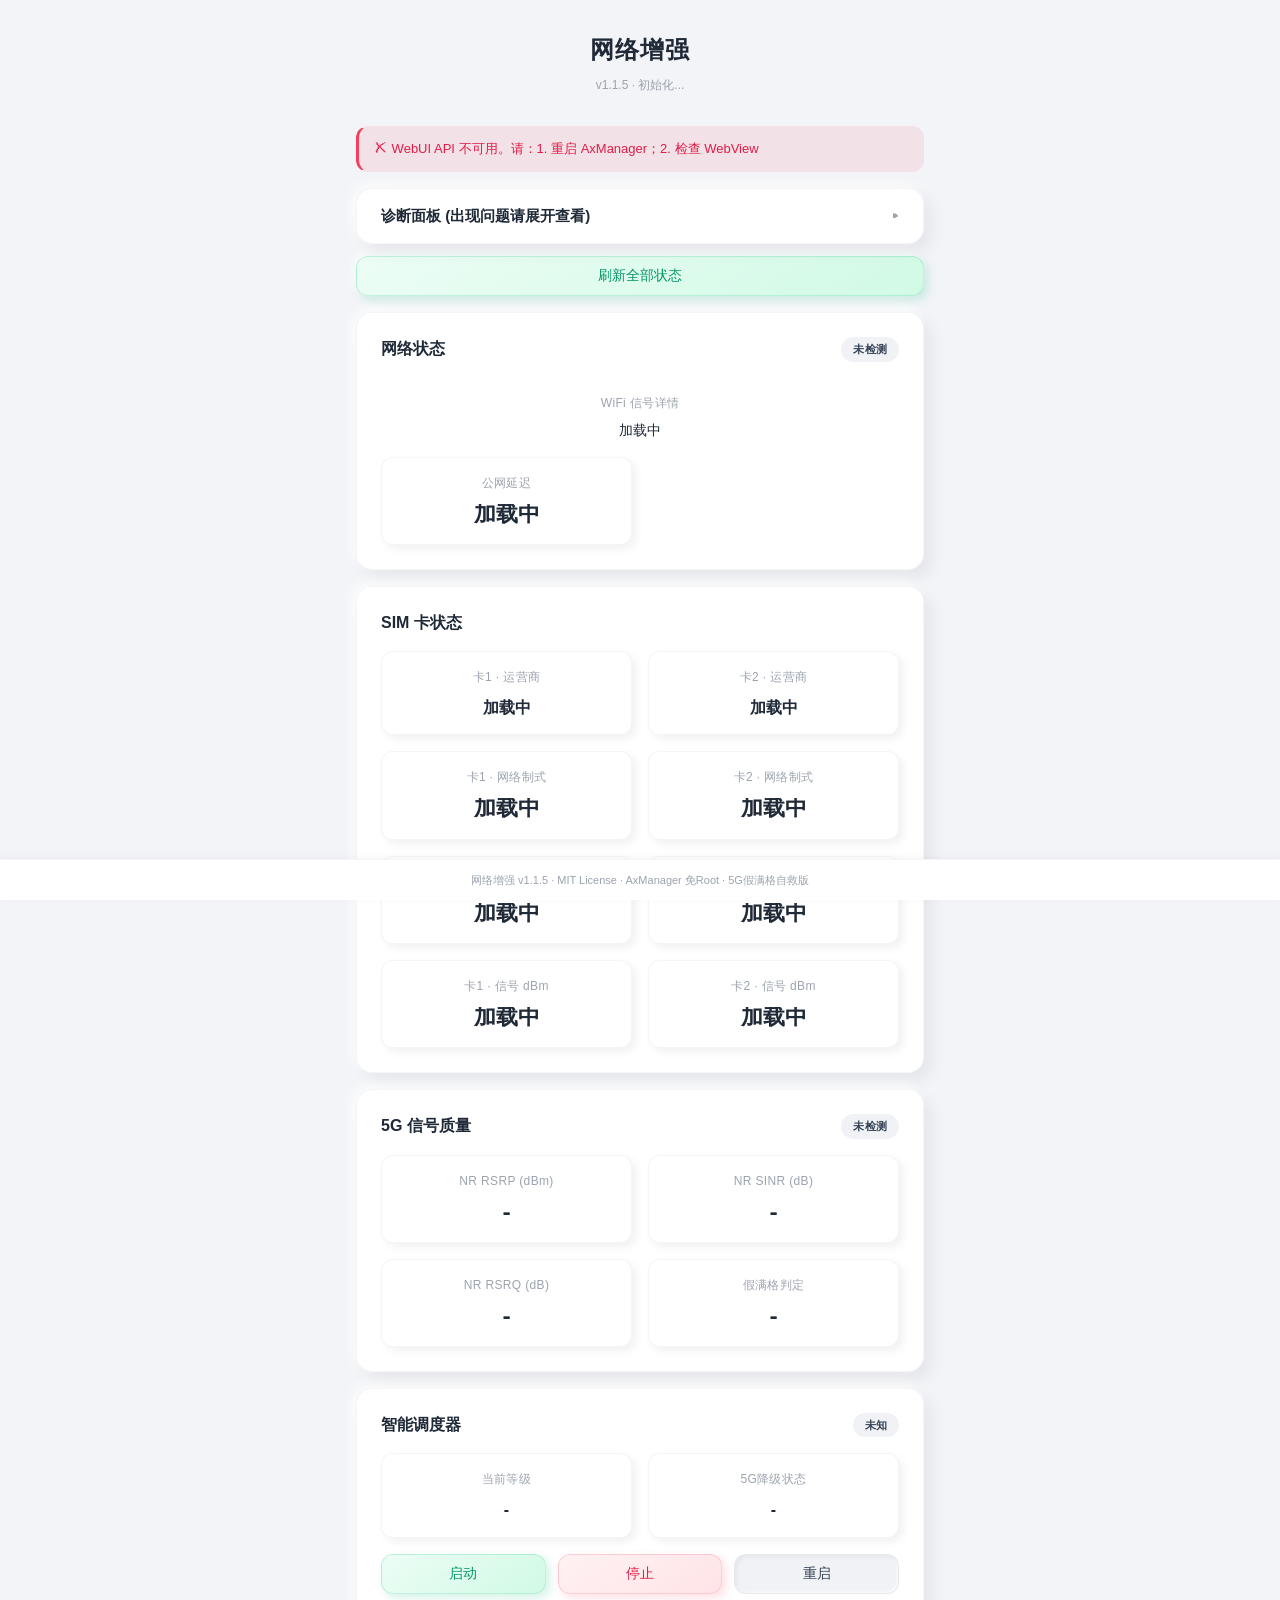
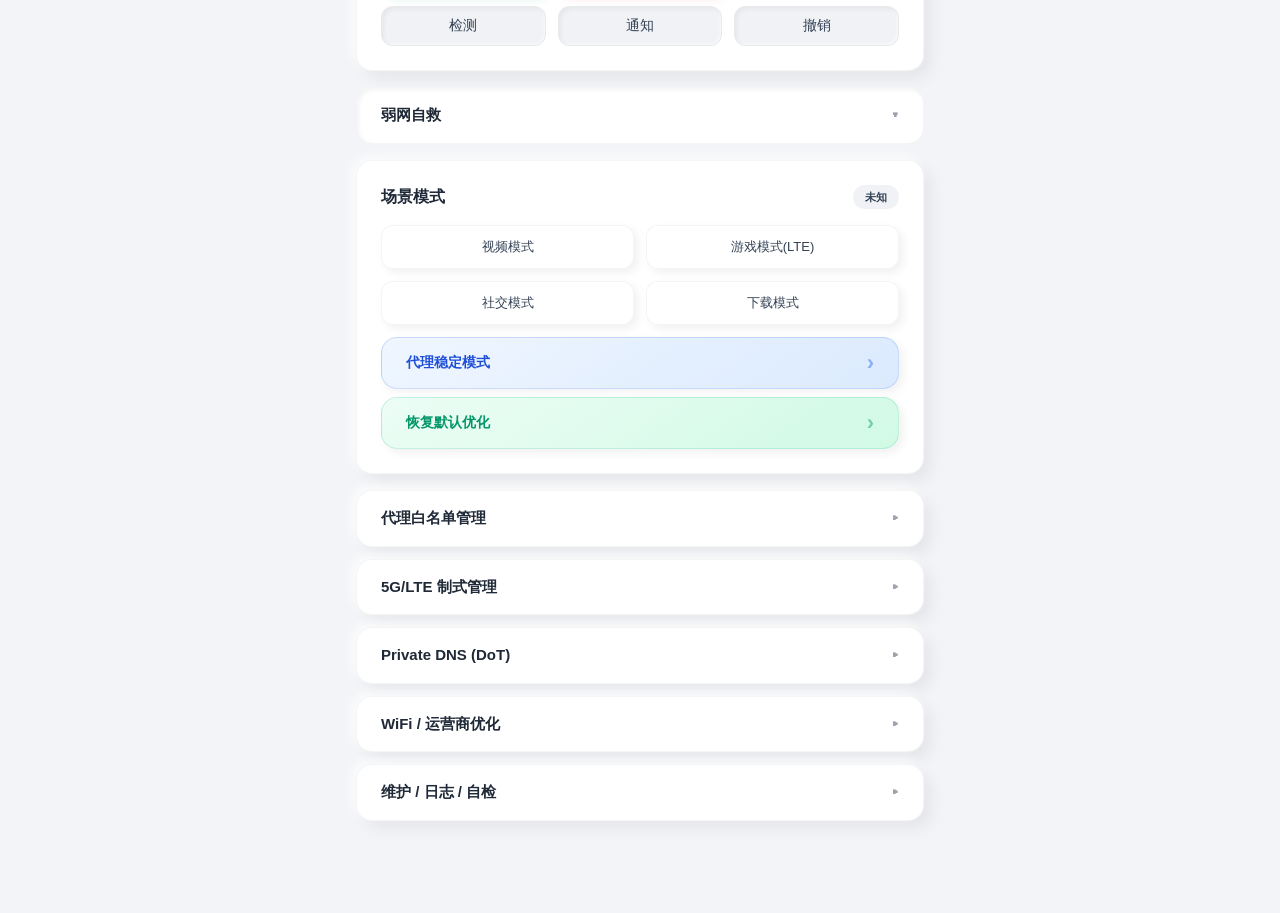
==== commit 7bfd0c2a: "feat: v1.1.6 UI 重构与 WiFi 结构化解析 (测试版)" ====
--- a/webroot/index.html
+++ b/webroot/index.html
@@ -24,9 +24,9 @@
         <span>API 状态</span>
         <button class="btn btn-sm" onclick="runDiagnostics()">重新诊断</button>
       </div>
-      <div class="diag wifi-raw" id="diag-output">等待诊断...</div>
+      <div class="diag wifi-info-raw" id="diag-output">等待诊断...</div>
       <div class="btn-grid" style="grid-template-columns:1fr;margin-top:12px">
-        <button class="btn warn" onclick="testExec()">测试 exec</button>
+        <button class="btn" onclick="testExec()">测试 exec</button>
       </div>
     </div>
   </details>
@@ -40,23 +40,23 @@
       <span class="badge" id="net-badge">未检测</span>
     </div>
     <div class="grid">
-      <div class="stat stat-span2">
-        <div class="stat-label">WiFi SSID</div>
-        <div class="stat-value small" id="wifi-ssid">加载中</div>
-      </div>
-      <div class="stat">
+      <div class="stat stat-span2 wifi-stat-host">
+        <div class="stat-label">WiFi 信号详情</div>
+        <div id="wifi-ssid">加载中</div>
+      </div>
+      <div class="stat">
+        <div class="stat-label">公网延迟</div>
+        <div class="stat-value" id="net-ping">加载中</div>
+      </div>
+      <div class="stat stat-hidden">
         <div class="stat-label">WiFi RSSI</div>
         <div class="stat-value" id="wifi-rssi">加载中</div>
       </div>
-      <div class="stat">
-        <div class="stat-label">公网延迟</div>
-        <div class="stat-value" id="net-ping">加载中</div>
-      </div>
-      <div class="stat">
+      <div class="stat stat-hidden">
         <div class="stat-label">WiFi 链路速率</div>
         <div class="stat-value" id="wifi-speed">加载中</div>
       </div>
-      <div class="stat">
+      <div class="stat stat-hidden">
         <div class="stat-label">WiFi 频段</div>
         <div class="stat-value" id="wifi-freq">加载中</div>
       </div>
@@ -152,8 +152,8 @@
       </div>
     </div>
     <div class="btn-grid cols-3">
-      <button class="btn success" onclick="runCmd('sh ' + MODDIR + '/scripts/monitor.sh start', '启动')">启动</button>
-      <button class="btn warn" onclick="runCmd('sh ' + MODDIR + '/scripts/monitor.sh stop', '停止')">停止</button>
+      <button class="btn primary" onclick="runCmd('sh ' + MODDIR + '/scripts/monitor.sh start', '启动')">启动</button>
+      <button class="btn danger" onclick="runCmd('sh ' + MODDIR + '/scripts/monitor.sh stop', '停止')">停止</button>
       <button class="btn" onclick="runCmd('sh ' + MODDIR + '/scripts/monitor.sh restart', '重启')">重启</button>
       <button class="btn" onclick="runCmd('sh ' + MODDIR + '/scripts/monitor.sh detect', '单次检测')">检测</button>
       <button class="btn" onclick="runCmd('sh ' + MODDIR + '/scripts/monitor.sh notify', '测试通知')">通知</button>
@@ -193,7 +193,7 @@
       <div class="hint-text">代理稳定模式开启后, 将代理软件加入白名单可防止其被 Data Saver 误杀</div>
       <input type="text" id="vpn-pkg-input" placeholder="输入代理软件包名，如 com.v2ray.ang">
       <div class="btn-grid">
-        <button class="btn success" onclick="addVpnWhitelist()">加入白名单</button>
+        <button class="btn primary" onclick="addVpnWhitelist()">加入白名单</button>
         <button class="btn danger" onclick="removeVpnWhitelist()">移出白名单</button>
       </div>
     </div>
@@ -205,8 +205,8 @@
     <div class="card">
       <div class="btn-grid cols-3">
         <button class="btn" onclick="runCmd('sh ' + MODDIR + '/action.sh 30', '5G自检')">5G自检</button>
-        <button class="btn warn" onclick="runCmd('sh ' + MODDIR + '/action.sh 31', '锁定LTE')">锁定LTE</button>
-        <button class="btn success" onclick="runCmd('sh ' + MODDIR + '/action.sh 32', '解锁LTE')">解锁LTE</button>
+        <button class="btn danger" onclick="runCmd('sh ' + MODDIR + '/action.sh 31', '锁定LTE')">锁定LTE</button>
+        <button class="btn primary" onclick="runCmd('sh ' + MODDIR + '/action.sh 32', '解锁LTE')">解锁LTE</button>
       </div>
       <div class="hint-text">锁定LTE会启用LTE Only模式，非VoLTE来电可能无法接通</div>
     </div>
@@ -864,7 +864,23 @@
           var mobile1 = data.mobile1 || {};
           var mobile2 = data.mobile2 || {};
 
-          document.getElementById('wifi-ssid').textContent = wifi.ssid || '-';
+          // v1.1.6 V2: WiFi 信息结构化渲染
+          //   合成 raw WifiInfo 字符串后调用 renderWifiInfo，渲染 SSID + 标签 + 信号徽章
+          //   原 wifi-rssi / wifi-speed / wifi-freq 元素仍保留赋值（兼容 stat-hidden 隐藏卡片）
+          var wifiSsidEl = document.getElementById('wifi-ssid');
+          var wifiRawStr = 'SSID:' + (wifi.ssid || '未知网络') +
+                           ',RSSI:' + (wifi.rssi || '?') +
+                           ',Linkspeed:' + (wifi.link_speed || '?') + ' Mbps' +
+                           ',band:' + (wifi.frequency || '?');
+          if (wifiSsidEl) {
+            try {
+              renderWifiInfo(wifiSsidEl, wifiRawStr);
+            } catch (e) {
+              diag('renderWifiInfo 异常: ' + e, 'err');
+              wifiSsidEl.textContent = wifi.ssid || '-';
+            }
+          }
+
           var rssiEl = document.getElementById('wifi-rssi');
           var rssiVal = wifi.rssi || '?';
           rssiEl.textContent = rssiVal + ' dBm';
@@ -1196,6 +1212,102 @@
         .replace(/"/g, '&quot;').replace(/'/g, '&#39;');
     }
 
+    // ======================================================================
+    // WiFi 结构化解析与渲染（v1.1.6 V2）
+    //   - parseWifiInfo: 从 raw WifiInfo 字符串解析 SSID/RSSI/BSSID/standard 等
+    //   - getSignalMeta: 根据 RSSI 数值返回信号等级 + 颜色 + 背景色
+    //   - renderWifiInfo: 在容器内渲染结构化卡片（图标 + SSID + 标签 + 信号徽章 + BSSID/MAC）
+    //   注: escapeHtml 已存在，复用之；不替换原有定义
+    // ======================================================================
+
+    function parseWifiInfo(raw) {
+      if (!raw || typeof raw !== 'string') return null;
+      var info = { raw: raw };
+      var ssidMatch = raw.match(/SSID:([^,]+)/);
+      info.ssid = ssidMatch ? ssidMatch[1].trim() : '未知网络';
+      var fields = [
+        ['bssid', /BSSID:([^,]+)/],
+        ['mac', /MAC:([^,]+)/],
+        ['standard', /Fistandard:([^,]+)/],
+        ['rssi', /RSSI:([^,]+)/],
+        ['linkspeed', /Linkspeed:([^,]+)/],
+        ['band', /band:([^,]+)/i],
+        ['security', /wpa2|wpa3|wep|psk|sae/gi]
+      ];
+      fields.forEach(function (pair) {
+        var key = pair[0], regex = pair[1];
+        var m = raw.match(regex);
+        info[key] = m ? (m[1] || m[0]) : null;
+      });
+      Object.keys(info).forEach(function (k) {
+        if (info[k] === '<none>' || info[k] === 'null') info[k] = null;
+      });
+      if (!info.band && info.ssid) {
+        if (info.ssid.indexOf('5G') >= 0 || (info.standard && info.standard.indexOf('ax') >= 0)) {
+          info.band = '5 GHz';
+        } else if (info.ssid.indexOf('2.4G') >= 0) {
+          info.band = '2.4 GHz';
+        }
+      }
+      info.rssiNum = info.rssi ? parseInt(info.rssi, 10) : null;
+      if (isNaN(info.rssiNum)) info.rssiNum = null;
+      return info;
+    }
+
+    function getSignalMeta(rssi) {
+      if (rssi === null || isNaN(rssi)) return { level: '未知', color: '#9CA3AF', bg: 'rgba(156,163,175,0.08)' };
+      if (rssi >= -50) return { level: '极强', color: '#10B981', bg: 'rgba(16,185,129,0.10)' };
+      if (rssi >= -65) return { level: '良好', color: '#34D399', bg: 'rgba(52,211,153,0.10)' };
+      if (rssi >= -80) return { level: '一般', color: '#F59E0B', bg: 'rgba(245,158,11,0.10)' };
+      return { level: '较弱', color: '#F43F5E', bg: 'rgba(244,63,94,0.10)' };
+    }
+
+    function renderWifiInfo(container, rawString) {
+      if (!container) return;
+      var wifi = parseWifiInfo(rawString);
+      if (!wifi) {
+        container.innerHTML = '<div class="wifi-empty">无法解析 WiFi 信息</div>';
+        return;
+      }
+      var sig = getSignalMeta(wifi.rssiNum);
+      var tags = [];
+      if (wifi.standard) tags.push({ text: wifi.standard.toUpperCase(), type: 'tech' });
+      if (wifi.band) tags.push({ text: wifi.band, type: 'band' });
+      if (wifi.security) tags.push({ text: wifi.security.toUpperCase(), type: 'security' });
+      if (wifi.linkspeed) tags.push({ text: wifi.linkspeed, type: 'speed' });
+      var tagsHtml = tags.map(function (t) {
+        return '<span class="wifi-tag wifi-tag--' + t.type + '">' + escapeHtml(t.text) + '</span>';
+      }).join('');
+      var metaHtml = (wifi.bssid || wifi.mac)
+        ? '<div class="wifi-meta">' +
+          (wifi.bssid ? '<span>BSSID: ' + escapeHtml(wifi.bssid) + '</span>' : '') +
+          (wifi.mac ? '<span>MAC: ' + escapeHtml(wifi.mac) + '</span>' : '') +
+          '</div>'
+        : '';
+      var signalBadge = (wifi.rssiNum !== null)
+        ? '<div class="wifi-signal-badge" style="color:' + sig.color + ';background:' + sig.bg + ';border:1px solid ' + sig.color + '20">' + wifi.rssiNum + ' dBm · ' + sig.level + '</div>'
+        : '';
+      container.innerHTML =
+        '<div class="wifi-structured">' +
+          '<div class="wifi-header">' +
+            '<div class="wifi-icon">' +
+              '<svg width="20" height="20" viewBox="0 0 24 24" fill="none" stroke="' + sig.color + '" stroke-width="2" stroke-linecap="round" stroke-linejoin="round">' +
+                '<path d="M5 12.55a11 11 0 0 1 14.08 0"/>' +
+                '<path d="M1.42 9a16 16 0 0 1 21.16 0"/>' +
+                '<path d="M8.53 16.11a6 6 0 0 1 6.95 0"/>' +
+                '<line x1="12" y1="20" x2="12.01" y2="20"/>' +
+              '</svg>' +
+            '</div>' +
+            '<div class="wifi-title-group">' +
+              '<div class="wifi-ssid">' + escapeHtml(wifi.ssid) + '</div>' +
+              '<div class="wifi-tags-row">' + tagsHtml + '</div>' +
+            '</div>' +
+            signalBadge +
+          '</div>' +
+          metaHtml +
+        '</div>';
+    }
+
     function loadEnv() {
       if (!API_READY) {
         document.getElementById('env-info').textContent = 'API 未就绪';
--- a/webroot/style.css
+++ b/webroot/style.css
@@ -161,17 +161,27 @@
   margin-bottom: 8px;
 }
 
-/* 数值：24-28px Bold，等宽防跳动，不换行 */
+/* 数值：22px Bold，等宽防跳动，不换行，溢出省略 */
 .stat-value, .metric-value {
   font-family: ui-monospace, "SF Mono", "JetBrains Mono", Consolas, monospace;
-  font-size: 26px; font-weight: 700;
+  font-size: 22px; font-weight: 700;
   color: var(--text-primary);
   margin-top: 4px;
   font-variant-numeric: tabular-nums;
   font-feature-settings: "tnum";
-  white-space: nowrap; word-break: keep-all;
-  overflow: hidden; text-overflow: ellipsis;
+  white-space: nowrap;
+  overflow: hidden;
+  text-overflow: ellipsis;
   line-height: 1.1;
+}
+
+/* 单位（dBm / dB / Mbps 等小字标签） */
+.metric-unit {
+  font-size: 11px;
+  color: var(--text-muted);
+  font-weight: 400;
+  margin-left: 4px;
+  white-space: nowrap;
 }
 .stat-value.small, .metric-value.small {
   font-size: 16px; font-weight: 600;
@@ -195,21 +205,24 @@
 }
 .btn-grid.cols-3 { grid-template-columns: 1fr 1fr 1fr; }
 
-/* --- Button: 凸起 + 按压 inset（拟物物理反馈） --- */
+/* --- Button: 默认 = Secondary（灰凹陷/扁平），按压加深内陷 --- */
 .neu-btn, .btn {
-  background: var(--surface);
-  box-shadow: var(--shadow-btn);
+  background: var(--surface-inset);
+  box-shadow: var(--shadow-in-sm);
   border: var(--border-hair);
   border-radius: var(--radius-inner);
   color: var(--text-secondary);
-  font-weight: 600;
-  padding: 12px 20px;
-  font-size: 13px;
+  font-weight: 500;
+  padding: 10px 14px;
+  font-size: 14px;
   cursor: pointer;
   transition: box-shadow 0.15s ease, transform 0.05s ease, color 0.15s ease;
   text-align: center;
   font-family: inherit;
   font-variant-numeric: tabular-nums;
+  white-space: nowrap;
+  overflow: hidden;
+  text-overflow: ellipsis;
 }
 .neu-btn:active, .btn:active {
   box-shadow: var(--shadow-in);
@@ -338,18 +351,25 @@
 }
 .action-bar.accent::after { color: rgba(37, 99, 235, 0.45); }
 
-/* --- WiFi 原始信息（凹陷面板 + 防撑破） --- */
-.wifi-raw {
+/* --- WiFi 原始信息（移动端强制断行，防溢出） --- */
+.wifi-info-raw {
   font-family: ui-monospace, "SF Mono", Consolas, monospace;
-  font-size: 12px; line-height: 1.85;
+  font-size: 13px;
+  line-height: 1.5;
   color: var(--text-secondary);
   background: var(--surface-inset);
   box-shadow: var(--shadow-in-sm);
-  padding: 16px;
+  padding: 12px;
   border-radius: var(--radius-inner);
-  word-break: break-all; overflow-wrap: anywhere; hyphens: none;
-  max-height: 144px; overflow-y: auto;
-  box-sizing: border-box; width: 100%; max-width: 100%; min-width: 0;
+  word-break: break-all;
+  overflow-wrap: anywhere;
+  hyphens: none;
+  max-height: 120px;
+  overflow-y: auto;
+  box-sizing: border-box;
+  width: 100%;
+  max-width: 100%;
+  min-width: 0;
   font-variant-numeric: tabular-nums;
 }
 
@@ -405,16 +425,16 @@
   margin-bottom: 16px;
 }
 
-/* --- Diag / Log（凹陷面板 + 等宽 + tabular） --- */
+/* --- Diag 输出（与 .wifi-info-raw 同规范，因 JS 会覆写 className 为 'diag'） --- */
 .diag {
   background: var(--surface-inset);
   box-shadow: var(--shadow-in-sm);
   border-radius: var(--radius-inner);
-  padding: 16px;
+  padding: 12px;
   font-family: ui-monospace, "SF Mono", Consolas, monospace;
-  font-size: 11px; line-height: 1.7;
+  font-size: 13px; line-height: 1.5;
   color: var(--text-secondary);
-  max-height: 240px; overflow-y: auto;
+  max-height: 120px; overflow-y: auto;
   white-space: pre-wrap; word-break: break-all;
   margin-top: 12px;
   font-variant-numeric: tabular-nums;
@@ -587,15 +607,16 @@
 .card > .btn-grid { margin-top: 12px; }
 .card > .grid + .btn-grid { margin-top: 16px; }
 
-/* --- 小号按钮（如"重新诊断"） --- */
+/* --- 小号按钮（如"重新诊断"），沿用 Secondary 凹陷风格 --- */
 .btn.btn-sm {
   padding: 6px 14px;
   font-size: 12px;
   border-radius: var(--radius-pill);
-  box-shadow: var(--shadow-badge);
+  box-shadow: var(--shadow-in-sm);
+  white-space: nowrap;
 }
 .btn.btn-sm:active {
-  box-shadow: var(--shadow-in-sm);
+  box-shadow: var(--shadow-in);
   transform: none;
 }
 
@@ -629,3 +650,223 @@
   color: var(--text-secondary);
   font-variant-numeric: tabular-nums;
 }
+
+/* ==========================================================================
+   移动端响应式收紧（@media max-width:480px）
+   - 卡片 padding 24px → 16px
+   - 页面容器 padding 16px → 12px（左右），gap 16px → 12px
+   - 数值字号进一步收紧，防小屏撑破
+   - summary / action-bar 内边距同步收紧
+   ========================================================================== */
+@media (max-width: 480px) {
+  body {
+    padding: 12px;
+    padding-bottom: 80px;
+  }
+  .header {
+    padding: 12px 0 12px;
+    margin-bottom: 12px;
+  }
+  .header h1 {
+    font-size: 22px;
+  }
+  .header .ver {
+    font-size: 11px;
+    margin-top: 6px;
+  }
+  .api-banner {
+    padding: 10px 12px;
+    font-size: 12px;
+    margin-bottom: 12px;
+  }
+  .card {
+    padding: 16px;
+    margin-bottom: 12px;
+  }
+  .card-title {
+    font-size: 15px;
+    margin-bottom: 12px;
+    gap: 8px;
+  }
+  .grid {
+    gap: 12px;
+  }
+  .btn-grid {
+    gap: 12px;
+  }
+  .stat, .metric-card {
+    padding: 12px;
+    min-height: 68px;
+  }
+  .stat-label, .metric-label {
+    font-size: 11px;
+    margin-bottom: 6px;
+  }
+  /* 小屏数值再收紧一档，防溢出 */
+  .stat-value, .metric-value {
+    font-size: 20px;
+  }
+  .stat-value.small, .metric-value.small {
+    font-size: 14px;
+  }
+  /* 按钮再收紧 */
+  .neu-btn, .btn {
+    padding: 9px 10px;
+    font-size: 13px;
+  }
+  /* summary 折叠条收紧 */
+  details > summary {
+    padding: 14px 16px;
+    font-size: 14px;
+  }
+  details > summary::after {
+    right: 16px;
+    font-size: 14px;
+  }
+  /* 通栏操作条收紧 */
+  .action-bar {
+    padding: 14px 40px 14px 16px;
+    font-size: 13px;
+  }
+  .action-bar::after {
+    right: 16px;
+    font-size: 20px;
+  }
+  /* 凹陷面板收紧 */
+  .info-panel, .diag, .log-view, .wifi-info-raw {
+    padding: 12px;
+  }
+  .hint-text {
+    font-size: 11px;
+    line-height: 1.6;
+  }
+  /* footer 收紧 */
+  .footer {
+    padding: 10px 12px;
+    font-size: 10px;
+  }
+}
+
+/* ==========================================================================
+   WiFi 结构化卡片（v1.1.6 V2）
+   - 在 wifi-ssid 容器内渲染：图标 + SSID + 标签 + 信号徽章 + BSSID/MAC 元信息
+   - 防止 SSID 撑破卡片：white-space: nowrap + text-overflow: ellipsis
+   ========================================================================== */
+
+/* 宿主 stat 卡片：去除自身 padding/背景/阴影，让 .wifi-structured 自带视觉 */
+.wifi-stat-host {
+  padding: 0;
+  background: transparent;
+  box-shadow: none;
+  border: none;
+  min-height: 0;
+}
+.wifi-stat-host .stat-label {
+  padding: 16px 16px 0 16px;
+}
+
+.wifi-structured {
+  background: #FFFFFF;
+  border-radius: 14px;
+  padding: 16px;
+  box-shadow: inset 2px 2px 5px rgba(15, 23, 42, 0.03), inset -2px -2px 5px rgba(255, 255, 255, 0.8);
+  border: 1px solid rgba(0, 0, 0, 0.04);
+  box-sizing: border-box;
+  width: 100%;
+  max-width: 100%;
+  min-width: 0;
+  overflow: hidden;
+}
+.wifi-header {
+  display: flex;
+  align-items: flex-start;
+  gap: 12px;
+}
+.wifi-icon {
+  flex-shrink: 0;
+  width: 36px;
+  height: 36px;
+  border-radius: 10px;
+  background: rgba(15, 23, 42, 0.03);
+  display: flex;
+  align-items: center;
+  justify-content: center;
+  box-shadow: inset 1px 1px 3px rgba(15, 23, 42, 0.05), inset -1px -1px 2px rgba(255, 255, 255, 0.9);
+}
+.wifi-title-group {
+  flex: 1;
+  min-width: 0;
+  overflow: hidden;
+}
+.wifi-ssid {
+  font-size: 17px;
+  font-weight: 700;
+  color: #1F2937;
+  line-height: 1.3;
+  white-space: nowrap;
+  overflow: hidden;
+  text-overflow: ellipsis;
+  margin-bottom: 8px;
+  font-family: -apple-system, BlinkMacSystemFont, "Segoe UI", "PingFang SC", "Microsoft YaHei", sans-serif;
+}
+.wifi-tags-row {
+  display: flex;
+  flex-wrap: wrap;
+  gap: 6px;
+}
+.wifi-tag {
+  display: inline-block;
+  padding: 3px 8px;
+  border-radius: 6px;
+  font-size: 11px;
+  font-weight: 600;
+  letter-spacing: 0.02em;
+  line-height: 1.4;
+  white-space: nowrap;
+}
+.wifi-tag--tech     { color: #4F46E5; background: rgba(79, 70, 229, 0.08); border: 1px solid rgba(79, 70, 229, 0.12); }
+.wifi-tag--band     { color: #0891B2; background: rgba(8, 145, 178, 0.08); border: 1px solid rgba(8, 145, 178, 0.12); }
+.wifi-tag--security { color: #059669; background: rgba(5, 150, 105, 0.08); border: 1px solid rgba(5, 150, 105, 0.12); }
+.wifi-tag--speed    { color: #D97706; background: rgba(217, 119, 6, 0.08); border: 1px solid rgba(217, 119, 6, 0.12); }
+.wifi-signal-badge {
+  flex-shrink: 0;
+  padding: 5px 10px;
+  border-radius: 999px;
+  font-size: 11px;
+  font-weight: 700;
+  white-space: nowrap;
+  box-shadow: 1px 1px 3px rgba(15, 23, 42, 0.06), -1px -1px 2px rgba(255, 255, 255, 0.8);
+  font-variant-numeric: tabular-nums;
+}
+.wifi-meta {
+  margin-top: 12px;
+  padding-top: 12px;
+  border-top: 1px solid rgba(0, 0, 0, 0.04);
+  display: flex;
+  flex-wrap: wrap;
+  gap: 12px;
+}
+.wifi-meta span {
+  font-size: 11px;
+  color: #9CA3AF;
+  font-family: ui-monospace, SFMono-Regular, monospace;
+  word-break: break-all;
+}
+.wifi-empty {
+  text-align: center;
+  padding: 20px;
+  color: #9CA3AF;
+  font-size: 13px;
+}
+
+/* 移动端响应式收紧 */
+@media (max-width: 480px) {
+  .wifi-structured { padding: 12px; }
+  .wifi-stat-host .stat-label { padding: 12px 12px 0 12px; }
+  .wifi-ssid { font-size: 16px; }
+  .wifi-signal-badge { font-size: 10px; padding: 4px 8px; }
+  .wifi-icon { width: 32px; height: 32px; }
+  .wifi-header { gap: 10px; }
+  .wifi-tags-row { gap: 4px; }
+  .wifi-tag { font-size: 10px; padding: 2px 6px; }
+}
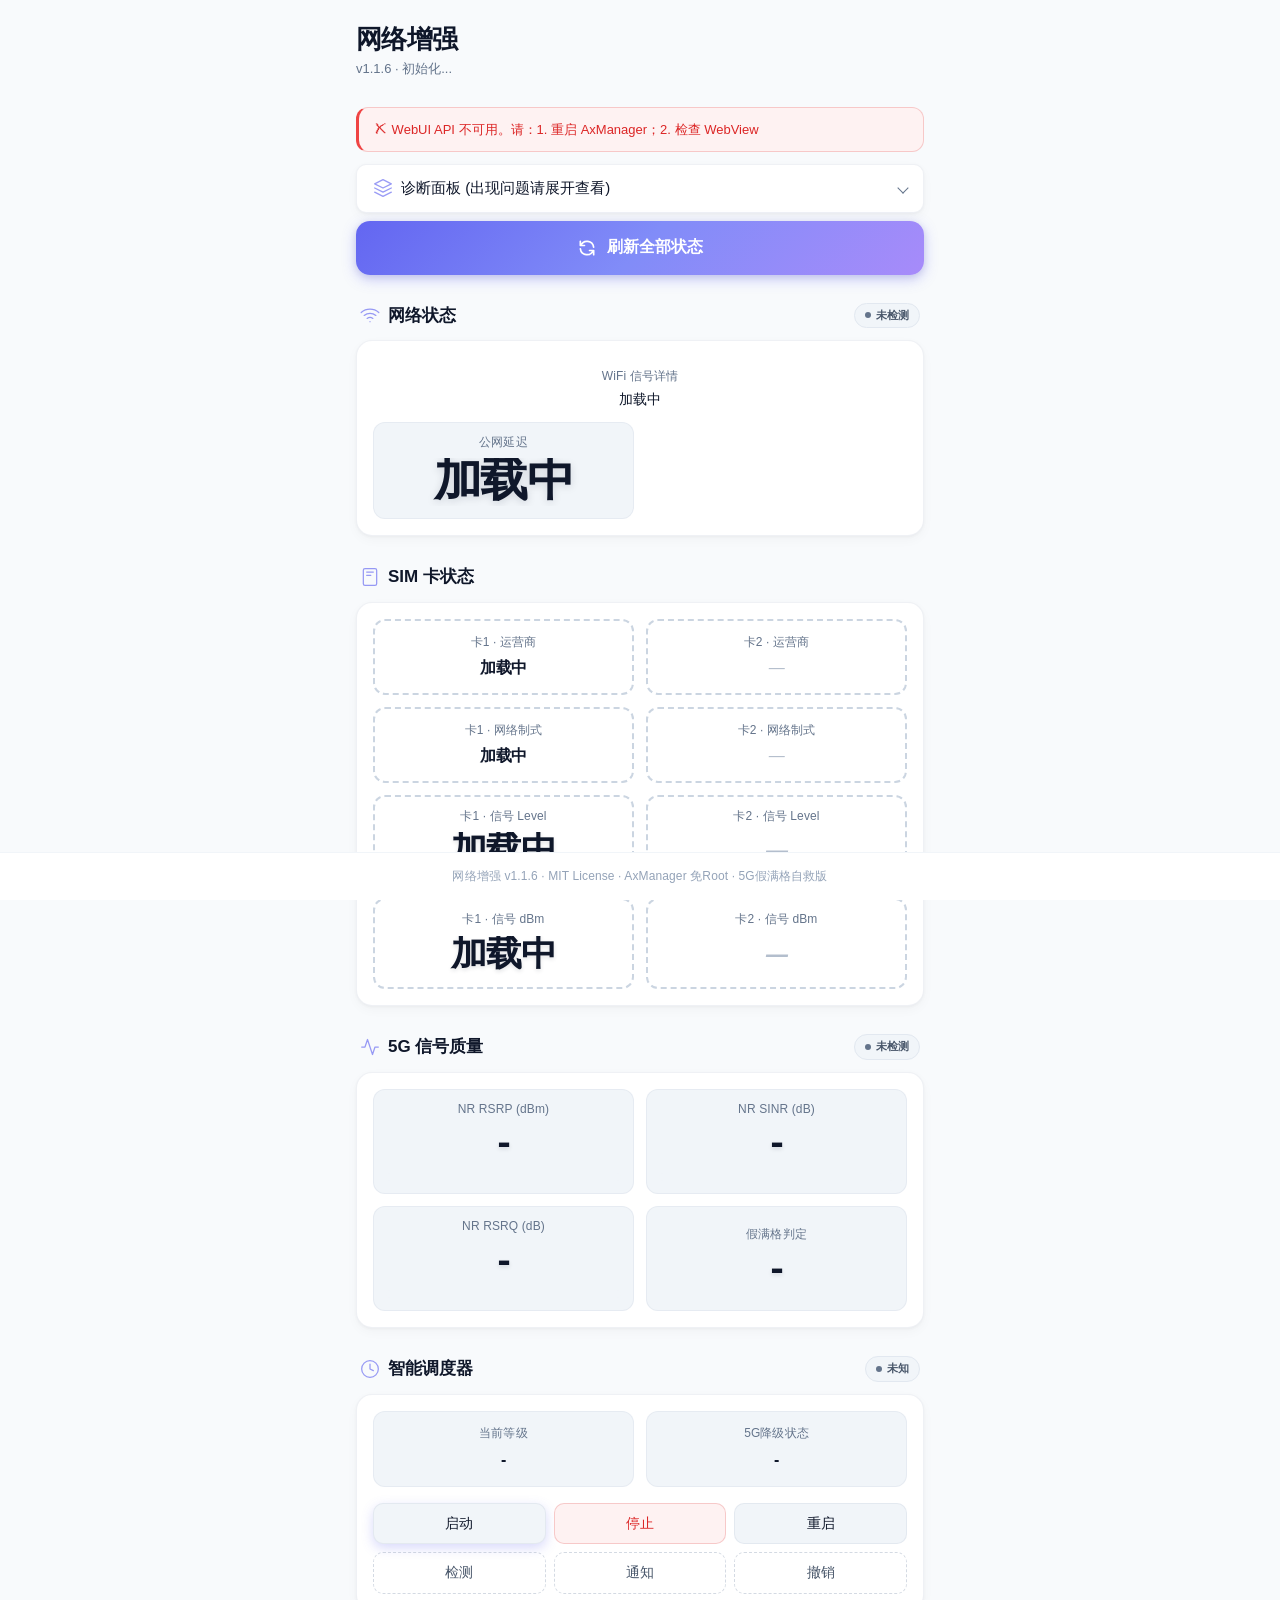
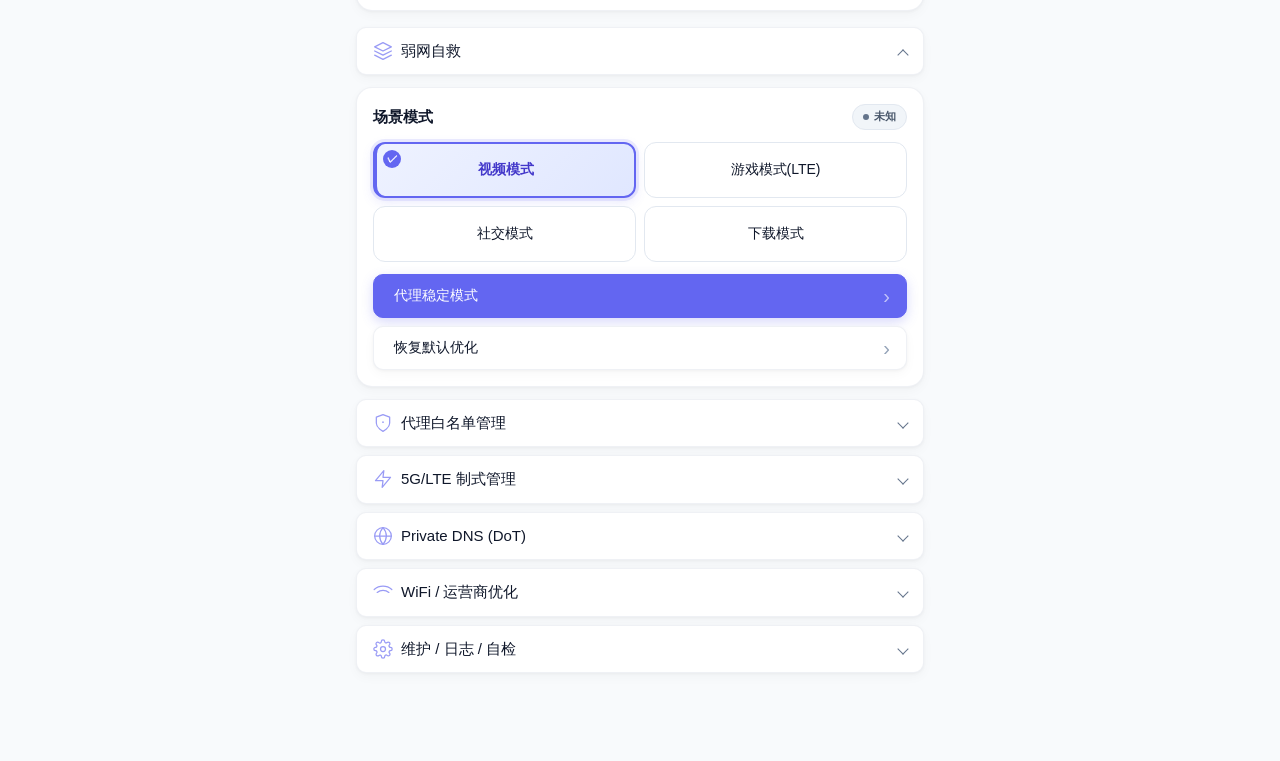
==== commit 5ccaed60: "feat: v1.1.6 正式版发布 (UI 大重构与 WiFi 解析终极修复)" ====
--- a/webroot/index.html
+++ b/webroot/index.html
@@ -12,165 +12,246 @@
 
   <div class="header">
     <h1>网络增强</h1>
-    <div class="ver">v1.1.5 · <span id="env-info">初始化...</span></div>
+    <div class="ver">v1.1.6 · <span id="env-info">初始化...</span></div>
   </div>
 
   <div class="api-banner" id="api-banner"></div>
 
   <details id="diag-panel">
-    <summary>诊断面板 (出现问题请展开查看)</summary>
+    <summary>
+      <svg class="icon" viewBox="0 0 24 24" fill="none" stroke="currentColor" stroke-width="1.5" stroke-linecap="round" stroke-linejoin="round">
+        <path d="M12 2L2 7l10 5 10-5-10-5zM2 17l10 5 10-5M2 12l10 5 10-5"/>
+      </svg>
+      诊断面板 (出现问题请展开查看)
+    </summary>
     <div class="card">
       <div class="card-title">
         <span>API 状态</span>
-        <button class="btn btn-sm" onclick="runDiagnostics()">重新诊断</button>
-      </div>
-      <div class="diag wifi-info-raw" id="diag-output">等待诊断...</div>
+        <button class="btn btn-sm btn-ghost btn-rediagnose" onclick="runDiagnostics()">重新诊断</button>
+      </div>
+      <div class="terminal-wrapper">
+        <div class="terminal-header">
+          <div class="terminal-title-row">
+            <span class="terminal-icon">💻</span>
+            <span class="terminal-title">Terminal Output</span>
+          </div>
+          <button class="btn-copy-terminal" onclick="copyTerminalContent()" title="复制全部内容">
+            <svg class="copy-icon" width="14" height="14" viewBox="0 0 24 24" fill="none" stroke="currentColor" stroke-width="2" stroke-linecap="round" stroke-linejoin="round">
+              <rect x="9" y="9" width="13" height="13" rx="2" ry="2"></rect>
+              <path d="M5 15H4a2 2 0 0 1-2-2V4a2 2 0 0 1 2-2h9a2 2 0 0 1 2 2v1"></path>
+            </svg>
+            <span class="copy-text">复制</span>
+          </button>
+        </div>
+        <div class="diag wifi-info-raw" id="diag-output">等待诊断...</div>
+      </div>
       <div class="btn-grid" style="grid-template-columns:1fr;margin-top:12px">
-        <button class="btn" onclick="testExec()">测试 exec</button>
+        <button class="btn btn-secondary btn-test-exec" onclick="testExec()">测试 exec</button>
       </div>
     </div>
   </details>
 
   <div class="btn-grid" style="grid-template-columns:1fr;margin-bottom:16px">
-    <button class="btn primary" onclick="refreshAll()">刷新全部状态</button>
+    <button class="refresh-all-btn-primary" onclick="refreshAll()">
+      <svg class="refresh-icon" viewBox="0 0 24 24" fill="none" stroke="currentColor" stroke-width="2" stroke-linecap="round" stroke-linejoin="round">
+        <path d="M4 4v5h.582m15.356 2A8.001 8.001 0 004.582 9m0 0H9m11 11v-5h-.581m0 0a8.003 8.003 0 01-15.357-2m15.357 2H15"/>
+      </svg>
+      <span>刷新全部状态</span>
+    </button>
   </div>
-  <div class="card">
-    <div class="card-title">
-      <span>网络状态</span>
+
+  <!-- 网络状态 -->
+  <div class="section">
+    <div class="section-title">
+      <svg class="icon" viewBox="0 0 24 24" fill="none" stroke="currentColor" stroke-width="1.5" stroke-linecap="round" stroke-linejoin="round">
+        <path d="M5 12.55a11 11 0 0114.08 0M1.42 9a16 16 0 0121.16 0M8.53 16.11a6 6 0 016.95 0M12 20h.01"/>
+      </svg>
+      网络状态
+      <span class="spacer"></span>
       <span class="badge" id="net-badge">未检测</span>
     </div>
-    <div class="grid">
-      <div class="stat stat-span2 wifi-stat-host">
-        <div class="stat-label">WiFi 信号详情</div>
-        <div id="wifi-ssid">加载中</div>
-      </div>
-      <div class="stat">
-        <div class="stat-label">公网延迟</div>
-        <div class="stat-value" id="net-ping">加载中</div>
-      </div>
-      <div class="stat stat-hidden">
-        <div class="stat-label">WiFi RSSI</div>
-        <div class="stat-value" id="wifi-rssi">加载中</div>
-      </div>
-      <div class="stat stat-hidden">
-        <div class="stat-label">WiFi 链路速率</div>
-        <div class="stat-value" id="wifi-speed">加载中</div>
-      </div>
-      <div class="stat stat-hidden">
-        <div class="stat-label">WiFi 频段</div>
-        <div class="stat-value" id="wifi-freq">加载中</div>
-      </div>
-      <div class="stat stat-hidden">
-        <div class="stat-label">网络类型</div>
-        <div class="stat-value" id="net-type">加载中</div>
+    <div class="card">
+      <div class="grid">
+        <div class="stat stat-span2 wifi-stat-host">
+          <div class="stat-label">WiFi 信号详情</div>
+          <div id="wifi-ssid">加载中</div>
+        </div>
+        <div class="stat">
+          <div class="stat-label">公网延迟</div>
+          <div class="stat-value" id="net-ping">加载中</div>
+        </div>
+        <div class="stat stat-hidden">
+          <div class="stat-label">WiFi RSSI</div>
+          <div class="stat-value" id="wifi-rssi">加载中</div>
+        </div>
+        <div class="stat stat-hidden">
+          <div class="stat-label">WiFi 链路速率</div>
+          <div class="stat-value" id="wifi-speed">加载中</div>
+        </div>
+        <div class="stat stat-hidden">
+          <div class="stat-label">WiFi 频段</div>
+          <div class="stat-value" id="wifi-freq">加载中</div>
+        </div>
+        <div class="stat stat-hidden">
+          <div class="stat-label">网络类型</div>
+          <div class="stat-value" id="net-type">加载中</div>
+        </div>
       </div>
     </div>
   </div>
 
   <!-- L1: SIM 卡状态 (双卡合并) -->
-  <div class="card">
-    <div class="card-title">
-      <span>SIM 卡状态</span>
+  <div class="section section-sim">
+    <div class="section-title">
+      <svg class="icon" viewBox="0 0 24 24" fill="none" stroke="currentColor" stroke-width="1.5" stroke-linecap="round" stroke-linejoin="round">
+        <rect x="4" y="2" width="16" height="20" rx="2"/>
+        <path d="M8 6h8M8 10h5"/>
+      </svg>
+      SIM 卡状态
     </div>
-    <div class="grid">
-      <div class="stat">
-        <div class="stat-label">卡1 · 运营商</div>
-        <div class="stat-value small" id="mobile-carrier-1">加载中</div>
-      </div>
-      <div class="stat">
-        <div class="stat-label">卡2 · 运营商</div>
-        <div class="stat-value small" id="mobile-carrier-2">加载中</div>
-      </div>
-      <div class="stat">
-        <div class="stat-label">卡1 · 网络制式</div>
-        <div class="stat-value" id="mobile-rat-1">加载中</div>
-      </div>
-      <div class="stat">
-        <div class="stat-label">卡2 · 网络制式</div>
-        <div class="stat-value" id="mobile-rat-2">加载中</div>
-      </div>
-      <div class="stat">
-        <div class="stat-label">卡1 · 信号 Level</div>
-        <div class="stat-value" id="mobile-level-1">加载中</div>
-      </div>
-      <div class="stat">
-        <div class="stat-label">卡2 · 信号 Level</div>
-        <div class="stat-value" id="mobile-level-2">加载中</div>
-      </div>
-      <div class="stat">
-        <div class="stat-label">卡1 · 信号 dBm</div>
-        <div class="stat-value" id="mobile-dbm-1">加载中</div>
-      </div>
-      <div class="stat">
-        <div class="stat-label">卡2 · 信号 dBm</div>
-        <div class="stat-value" id="mobile-dbm-2">加载中</div>
+    <div class="card">
+      <div class="grid">
+        <div class="stat">
+          <div class="stat-label">卡1 · 运营商</div>
+          <div class="stat-value small" id="mobile-carrier-1">加载中</div>
+        </div>
+        <div class="stat">
+          <div class="stat-label">卡2 · 运营商</div>
+          <div class="stat-value small value-unknown-text" id="mobile-carrier-2">—</div>
+        </div>
+        <div class="stat">
+          <div class="stat-label">卡1 · 网络制式</div>
+          <div class="stat-value small" id="mobile-rat-1">加载中</div>
+        </div>
+        <div class="stat">
+          <div class="stat-label">卡2 · 网络制式</div>
+          <div class="stat-value small value-unknown-text" id="mobile-rat-2">—</div>
+        </div>
+        <div class="stat">
+          <div class="stat-label">卡1 · 信号 Level</div>
+          <div class="stat-value" id="mobile-level-1">加载中</div>
+          <div class="signal-bars" id="mobile-bars-1" style="display:none">
+            <span></span><span></span><span></span><span></span>
+          </div>
+        </div>
+        <div class="stat">
+          <div class="stat-label">卡2 · 信号 Level</div>
+          <div class="stat-value value-unknown-text" id="mobile-level-2">—</div>
+          <div class="signal-bars" id="mobile-bars-2" style="display:none">
+            <span></span><span></span><span></span><span></span>
+          </div>
+        </div>
+        <div class="stat">
+          <div class="stat-label">卡1 · 信号 dBm</div>
+          <div class="stat-value" id="mobile-dbm-1">加载中</div>
+          <div class="progress-track" id="mobile-dbm-bar-1" style="display:none">
+            <div class="progress-fill" style="width:0%"></div>
+          </div>
+        </div>
+        <div class="stat">
+          <div class="stat-label">卡2 · 信号 dBm</div>
+          <div class="stat-value value-unknown-text" id="mobile-dbm-2">—</div>
+          <div class="progress-track" id="mobile-dbm-bar-2" style="display:none">
+            <div class="progress-fill" style="width:0%"></div>
+          </div>
+        </div>
       </div>
     </div>
   </div>
 
   <!-- L2: 5G 信号质量 -->
-  <div class="card">
-    <div class="card-title">
-      <span>5G 信号质量</span>
+  <div class="section">
+    <div class="section-title">
+      <svg class="icon" viewBox="0 0 24 24" fill="none" stroke="currentColor" stroke-width="1.5" stroke-linecap="round" stroke-linejoin="round">
+        <path d="M22 12h-4l-3 9L9 3l-3 9H2"/>
+      </svg>
+      5G 信号质量
+      <span class="spacer"></span>
       <span class="badge" id="nr-badge">未检测</span>
     </div>
-    <div class="grid">
-      <div class="stat">
-        <div class="stat-label">NR RSRP (dBm)</div>
-        <div class="stat-value" id="nr-rsrp">-</div>
-      </div>
-      <div class="stat">
-        <div class="stat-label">NR SINR (dB)</div>
-        <div class="stat-value" id="nr-sinr">-</div>
-      </div>
-      <div class="stat">
-        <div class="stat-label">NR RSRQ (dB)</div>
-        <div class="stat-value" id="nr-rsrq">-</div>
-      </div>
-      <div class="stat">
-        <div class="stat-label">假满格判定</div>
-        <div class="stat-value" id="fake5g-status">-</div>
-      </div>
+    <div class="card">
+      <div class="grid">
+        <div class="stat">
+          <div class="stat-label">NR RSRP (dBm)</div>
+          <div class="stat-value" id="nr-rsrp">-</div>
+          <div class="progress-track" id="nr-rsrp-bar">
+            <div class="progress-fill" style="width:0%"></div>
+          </div>
+        </div>
+        <div class="stat">
+          <div class="stat-label">NR SINR (dB)</div>
+          <div class="stat-value" id="nr-sinr">-</div>
+          <div class="progress-track" id="nr-sinr-bar">
+            <div class="progress-fill" style="width:0%"></div>
+          </div>
+        </div>
+        <div class="stat">
+          <div class="stat-label">NR RSRQ (dB)</div>
+          <div class="stat-value" id="nr-rsrq">-</div>
+          <div class="progress-track" id="nr-rsrq-bar">
+            <div class="progress-fill" style="width:0%"></div>
+          </div>
+        </div>
+        <div class="stat">
+          <div class="stat-label">假满格判定</div>
+          <div class="stat-value" id="fake5g-status">-</div>
+        </div>
+      </div>
+      <div class="fake5g-warn" id="fake5g-warn">检测到 5G 假满格，调度器将自动降级到 4G（冷却 30 分钟）</div>
     </div>
-    <div class="fake5g-warn" id="fake5g-warn">检测到 5G 假满格，调度器将自动降级到 4G（冷却 30 分钟）</div>
   </div>
 
   <!-- L2: 智能调度器 -->
-  <div class="card">
-    <div class="card-title">
-      <span>智能调度器</span>
+  <div class="section">
+    <div class="section-title">
+      <svg class="icon" viewBox="0 0 24 24" fill="none" stroke="currentColor" stroke-width="1.5" stroke-linecap="round" stroke-linejoin="round">
+        <circle cx="12" cy="12" r="10"/>
+        <polyline points="12 6 12 12 16 14"/>
+      </svg>
+      智能调度器
+      <span class="spacer"></span>
       <span class="badge" id="monitor-badge">未知</span>
     </div>
-    <div class="grid">
-      <div class="stat">
-        <div class="stat-label">当前等级</div>
-        <div class="stat-value small" id="mon-level">-</div>
-      </div>
-      <div class="stat">
-        <div class="stat-label">5G降级状态</div>
-        <div class="stat-value small" id="mon-fake5g">-</div>
-      </div>
-    </div>
-    <div class="btn-grid cols-3">
-      <button class="btn primary" onclick="runCmd('sh ' + MODDIR + '/scripts/monitor.sh start', '启动')">启动</button>
-      <button class="btn danger" onclick="runCmd('sh ' + MODDIR + '/scripts/monitor.sh stop', '停止')">停止</button>
-      <button class="btn" onclick="runCmd('sh ' + MODDIR + '/scripts/monitor.sh restart', '重启')">重启</button>
-      <button class="btn" onclick="runCmd('sh ' + MODDIR + '/scripts/monitor.sh detect', '单次检测')">检测</button>
-      <button class="btn" onclick="runCmd('sh ' + MODDIR + '/scripts/monitor.sh notify', '测试通知')">通知</button>
-      <button class="btn" onclick="runCmd('sh ' + MODDIR + '/scripts/monitor.sh cancel', '撤销通知')">撤销</button>
+    <div class="card">
+      <div class="grid">
+        <div class="stat">
+          <div class="stat-label">当前等级</div>
+          <div class="stat-value small" id="mon-level">-</div>
+        </div>
+        <div class="stat">
+          <div class="stat-label">5G降级状态</div>
+          <div class="stat-value small" id="mon-fake5g">-</div>
+        </div>
+      </div>
+      <div class="btn-grid cols-3">
+        <button class="btn btn-primary" onclick="runCmd('sh ' + MODDIR + '/scripts/monitor.sh start', '启动')">启动</button>
+        <button class="btn btn-danger" onclick="runCmd('sh ' + MODDIR + '/scripts/monitor.sh stop', '停止')">停止</button>
+        <button class="btn btn-secondary" onclick="runCmd('sh ' + MODDIR + '/scripts/monitor.sh restart', '重启')">重启</button>
+        <button class="btn btn-ghost" onclick="runCmd('sh ' + MODDIR + '/scripts/monitor.sh detect', '单次检测')">检测</button>
+        <button class="btn btn-ghost" onclick="runCmd('sh ' + MODDIR + '/scripts/monitor.sh notify', '测试通知')">通知</button>
+        <button class="btn btn-ghost" onclick="runCmd('sh ' + MODDIR + '/scripts/monitor.sh cancel', '撤销通知')">撤销</button>
+      </div>
     </div>
   </div>
 
   <!-- L3: 弱网自救 (可展开) -->
   <details open>
-    <summary>弱网自救</summary>
+    <summary>
+      <svg class="icon" viewBox="0 0 24 24" fill="none" stroke="currentColor" stroke-width="1.5" stroke-linecap="round" stroke-linejoin="round">
+        <path d="M12 2L2 7l10 5 10-5-10-5zM2 17l10 5 10-5M2 12l10 5 10-5"/>
+      </svg>
+      弱网自救
+    </summary>
     <div class="card">
       <div class="card-title">
         <span>场景模式</span>
         <span class="badge" id="weaknet-badge">未知</span>
       </div>
       <div class="btn-grid">
-        <button class="mode-btn" onclick="runCmd('sh ' + MODDIR + '/scripts/weaknet.sh video', '视频模式')">视频模式</button>
+        <button class="mode-btn active" onclick="runCmd('sh ' + MODDIR + '/scripts/weaknet.sh video', '视频模式')">
+          <span class="mode-check">✓</span>
+          视频模式
+        </button>
         <button class="mode-btn" onclick="runCmd('sh ' + MODDIR + '/scripts/weaknet.sh game', '游戏模式(LTE)')">游戏模式(LTE)</button>
         <button class="mode-btn" onclick="runCmd('sh ' + MODDIR + '/scripts/weaknet.sh social', '社交模式')">社交模式</button>
         <button class="mode-btn" onclick="runCmd('sh ' + MODDIR + '/scripts/weaknet.sh download', '下载模式')">下载模式</button>
@@ -184,29 +265,40 @@
 
   <!-- L3: 代理白名单 -->
   <details>
-    <summary>代理白名单管理</summary>
+    <summary>
+      <svg class="icon" viewBox="0 0 24 24" fill="none" stroke="currentColor" stroke-width="1.5" stroke-linecap="round" stroke-linejoin="round">
+        <path d="M12 22s8-4 8-10V5l-8-3-8 3v7c0 6 8 10 8 10z"/>
+        <circle cx="12" cy="11" r="1" fill="currentColor" stroke="none"/>
+      </svg>
+      代理白名单管理
+    </summary>
     <div class="card">
       <div class="card-title">
         <span>Data Saver 白名单</span>
         <span class="badge" id="wl-badge">Data Saver</span>
       </div>
       <div class="hint-text">代理稳定模式开启后, 将代理软件加入白名单可防止其被 Data Saver 误杀</div>
-      <input type="text" id="vpn-pkg-input" placeholder="输入代理软件包名，如 com.v2ray.ang">
+      <input type="text" class="input-package-name" id="vpn-pkg-input" placeholder="输入代理软件包名，如 com.v2ray.ang">
       <div class="btn-grid">
-        <button class="btn primary" onclick="addVpnWhitelist()">加入白名单</button>
-        <button class="btn danger" onclick="removeVpnWhitelist()">移出白名单</button>
+        <button class="btn btn-primary" onclick="addVpnWhitelist()">加入白名单</button>
+        <button class="btn btn-danger" onclick="removeVpnWhitelist()">移出白名单</button>
       </div>
     </div>
   </details>
 
   <!-- L3: 5G/LTE 制式管理 -->
   <details>
-    <summary>5G/LTE 制式管理</summary>
+    <summary>
+      <svg class="icon" viewBox="0 0 24 24" fill="none" stroke="currentColor" stroke-width="1.5" stroke-linecap="round" stroke-linejoin="round">
+        <path d="M13 2L3 14h9l-1 8 10-12h-9l1-8z"/>
+      </svg>
+      5G/LTE 制式管理
+    </summary>
     <div class="card">
       <div class="btn-grid cols-3">
-        <button class="btn" onclick="runCmd('sh ' + MODDIR + '/action.sh 30', '5G自检')">5G自检</button>
-        <button class="btn danger" onclick="runCmd('sh ' + MODDIR + '/action.sh 31', '锁定LTE')">锁定LTE</button>
-        <button class="btn primary" onclick="runCmd('sh ' + MODDIR + '/action.sh 32', '解锁LTE')">解锁LTE</button>
+        <button class="btn btn-secondary" onclick="runCmd('sh ' + MODDIR + '/action.sh 30', '5G自检')">5G自检</button>
+        <button class="btn btn-danger" onclick="runCmd('sh ' + MODDIR + '/action.sh 31', '锁定LTE')">锁定LTE</button>
+        <button class="btn btn-primary" onclick="runCmd('sh ' + MODDIR + '/action.sh 32', '解锁LTE')">解锁LTE</button>
       </div>
       <div class="hint-text">锁定LTE会启用LTE Only模式，非VoLTE来电可能无法接通</div>
     </div>
@@ -214,7 +306,14 @@
 
   <!-- L3: Private DNS -->
   <details>
-    <summary>Private DNS (DoT)</summary>
+    <summary>
+      <svg class="icon" viewBox="0 0 24 24" fill="none" stroke="currentColor" stroke-width="1.5" stroke-linecap="round" stroke-linejoin="round">
+        <circle cx="12" cy="12" r="10"/>
+        <line x1="2" y1="12" x2="22" y2="12"/>
+        <path d="M12 2a15.3 15.3 0 014 10 15.3 15.3 0 01-4 10 15.3 15.3 0 01-4-10 15.3 15.3 0 014-10z"/>
+      </svg>
+      Private DNS (DoT)
+    </summary>
     <div class="card">
       <div class="card-title">
         <span>DNS 状态</span>
@@ -222,44 +321,55 @@
       </div>
       <div class="hint-text">模式: <span id="dns-mode">-</span> | 主机: <span id="dns-spec">-</span></div>
       <div class="btn-grid cols-3">
-        <button class="btn" onclick="runCmd('sh ' + MODDIR + '/scripts/dns.sh on ali', '阿里')">阿里</button>
-        <button class="btn" onclick="runCmd('sh ' + MODDIR + '/scripts/dns.sh on tencent', '腾讯')">腾讯</button>
-        <button class="btn" onclick="runCmd('sh ' + MODDIR + '/scripts/dns.sh on dnspod', 'DNSPod')">DNSPod</button>
-        <button class="btn primary" onclick="runCmd('sh ' + MODDIR + '/scripts/dns.sh auto', '智能选择')">智能选择</button>
-        <button class="btn" onclick="runCmd('sh ' + MODDIR + '/scripts/dns.sh off', '禁用DNS')">禁用</button>
-        <button class="btn" onclick="runCmd('sh ' + MODDIR + '/scripts/dns.sh status', 'DNS状态')">状态</button>
+        <button class="btn btn-secondary" onclick="runCmd('sh ' + MODDIR + '/scripts/dns.sh on ali', '阿里')">阿里</button>
+        <button class="btn btn-secondary" onclick="runCmd('sh ' + MODDIR + '/scripts/dns.sh on tencent', '腾讯')">腾讯</button>
+        <button class="btn btn-secondary" onclick="runCmd('sh ' + MODDIR + '/scripts/dns.sh on dnspod', 'DNSPod')">DNSPod</button>
+        <button class="btn btn-primary" onclick="runCmd('sh ' + MODDIR + '/scripts/dns.sh auto', '智能选择')">智能选择</button>
+        <button class="btn btn-ghost" onclick="runCmd('sh ' + MODDIR + '/scripts/dns.sh off', '禁用DNS')">禁用</button>
+        <button class="btn btn-ghost" onclick="runCmd('sh ' + MODDIR + '/scripts/dns.sh status', 'DNS状态')">状态</button>
       </div>
     </div>
   </details>
 
   <!-- L3: WiFi / 运营商 -->
   <details>
-    <summary>WiFi / 运营商优化</summary>
+    <summary>
+      <svg class="icon" viewBox="0 0 24 24" fill="none" stroke="currentColor" stroke-width="1.5" stroke-linecap="round" stroke-linejoin="round">
+        <path d="M5 12.55a11 11 0 0114.08 0M1.42 9a16 16 0 0121.16 0"/>
+      </svg>
+      WiFi / 运营商优化
+    </summary>
     <div class="card">
       <div class="btn-grid">
-        <button class="btn" onclick="runCmd('sh ' + MODDIR + '/scripts/wifi.sh apply', '应用WiFi')">应用WiFi</button>
-        <button class="btn" onclick="runCmd('sh ' + MODDIR + '/scripts/wifi.sh status', 'WiFi状态')">WiFi状态</button>
-        <button class="btn" onclick="runCmd('sh ' + MODDIR + '/scripts/carrier.sh apply', '应用运营商')">应用运营商</button>
-        <button class="btn" onclick="runCmd('sh ' + MODDIR + '/scripts/carrier.sh status', '运营商状态')">运营商状态</button>
+        <button class="btn btn-secondary" onclick="runCmd('sh ' + MODDIR + '/scripts/wifi.sh apply', '应用WiFi')">应用WiFi</button>
+        <button class="btn btn-ghost" onclick="runCmd('sh ' + MODDIR + '/scripts/wifi.sh status', 'WiFi状态')">WiFi状态</button>
+        <button class="btn btn-secondary" onclick="runCmd('sh ' + MODDIR + '/scripts/carrier.sh apply', '应用运营商')">应用运营商</button>
+        <button class="btn btn-ghost" onclick="runCmd('sh ' + MODDIR + '/scripts/carrier.sh status', '运营商状态')">运营商状态</button>
       </div>
     </div>
   </details>
 
   <!-- L3: 维护 -->
   <details>
-    <summary>维护 / 日志 / 自检</summary>
+    <summary>
+      <svg class="icon" viewBox="0 0 24 24" fill="none" stroke="currentColor" stroke-width="1.5" stroke-linecap="round" stroke-linejoin="round">
+        <circle cx="12" cy="12" r="3"/>
+        <path d="M19.4 15a1.65 1.65 0 00.33 1.82l.06.06a2 2 0 010 2.83 2 2 0 01-2.83 0l-.06-.06a1.65 1.65 0 00-1.82-.33 1.65 1.65 0 00-1 1.51V21a2 2 0 01-2 2 2 2 0 01-2-2v-.09A1.65 1.65 0 009 19.4a1.65 1.65 0 00-1.82.33l-.06.06a2 2 0 01-2.83 0 2 2 0 010-2.83l.06-.06a1.65 1.65 0 00.33-1.82 1.65 1.65 0 00-1.51-1H3a2 2 0 01-2-2 2 2 0 012-2h.09A1.65 1.65 0 004.6 9a1.65 1.65 0 00-.33-1.82l-.06-.06a2 2 0 010-2.83 2 2 0 012.83 0l.06.06a1.65 1.65 0 001.82.33H9a1.65 1.65 0 001-1.51V3a2 2 0 012-2 2 2 0 012 2v.09a1.65 1.65 0 001 1.51 1.65 1.65 0 001.82-.33l.06-.06a2 2 0 012.83 0 2 2 0 010 2.83l-.06.06a1.65 1.65 0 00-.33 1.82V9a1.65 1.65 0 001.51 1H21a2 2 0 012 2 2 2 0 01-2 2h-.09a1.65 1.65 0 00-1.51 1z"/>
+      </svg>
+      维护 / 日志 / 自检
+    </summary>
     <div class="card">
       <div class="btn-grid">
-        <button class="btn" onclick="runCmd('sh ' + MODDIR + '/action.sh 26', '模块自检')">模块自检</button>
-        <button class="btn danger" onclick="confirmReset()">一键还原</button>
-        <button class="btn" onclick="loadLog()">刷新日志</button>
-        <button class="btn danger" onclick="clearLog()">清空日志</button>
+        <button class="btn btn-secondary" onclick="runCmd('sh ' + MODDIR + '/action.sh 26', '模块自检')">模块自检</button>
+        <button class="btn btn-danger" onclick="confirmReset()">一键还原</button>
+        <button class="btn btn-secondary" onclick="loadLog()">刷新日志</button>
+        <button class="btn btn-danger" onclick="clearLog()">清空日志</button>
       </div>
       <div class="log-view" id="log-view">点击"刷新日志"加载</div>
     </div>
   </details>
 
-  <div class="footer">网络增强 v1.1.5 · MIT License · AxManager 免Root · 5G假满格自救版</div>
+  <div class="footer">网络增强 v1.1.6 · MIT License · AxManager 免Root · 5G假满格自救版</div>
   <div class="exec-indicator" id="exec-indicator">
     <div class="exec-bar"></div>
   </div>
@@ -930,6 +1040,27 @@
             lvl2El.className = 'stat-value ' + levelClass(lvl2FromDbm);
           }
 
+          // v1.1.6 V3: 追加数据可视化渲染（不修改原赋值，仅追加渲染）
+          //   - SIM 卡 signal-bars 根据 level(0-4) 点亮格子
+          //   - SIM 卡 dBm 进度条根据数值映射宽度+颜色
+          //   - 5G 信号质量的 RSRP/SINR/RSRQ 进度条
+          try {
+            // SIM 卡1 Level signal-bars
+            renderSignalBars('mobile-bars-1', lvl1FromDbm);
+            // SIM 卡1 dBm 进度条
+            renderProgressTrack('mobile-dbm-bar-1', dbm1Val, -120, -50, 'dbm');
+            // SIM 卡2
+            if (!m2NoService) {
+              renderSignalBars('mobile-bars-2', lvl2FromDbm);
+              renderProgressTrack('mobile-dbm-bar-2', dbm2Val, -120, -50, 'dbm');
+            } else {
+              renderSignalBars('mobile-bars-2', '?');
+              renderProgressTrack('mobile-dbm-bar-2', '?', -120, -50, 'dbm');
+            }
+          } catch (e) {
+            diag('V3 SIM 数据可视化渲染异常: ' + e, 'err');
+          }
+
           var pingEl = document.getElementById('net-ping');
           var pingVal = data.ping_ms || '?';
           // ping 显示兼容 timeout / 2000
@@ -960,6 +1091,15 @@
           sinrEl.textContent = sinrVal;
           rsrpEl.className = 'stat-value ' + rsrpClass(rsrpVal);
           sinrEl.className = 'stat-value ' + sinrClass(sinrVal);
+
+          // v1.1.6 V3: 5G 信号质量进度条渲染
+          try {
+            renderProgressTrack('nr-rsrp-bar', rsrpVal, -120, -50, 'rsrp');
+            renderProgressTrack('nr-sinr-bar', sinrVal, -10, 20, 'sinr');
+            renderProgressTrack('nr-rsrq-bar', nr.rsrq || '无', -20, -3, 'rsrq');
+          } catch (e) {
+            diag('V3 5G 进度条渲染异常: ' + e, 'err');
+          }
 
           // fake_5g 兼容 '1'/'true'/1/true 多种格式
           var isFake5g = (nr.fake_5g === '1' || nr.fake_5g === 1 || nr.fake_5g === true || nr.fake_5g === 'true');
@@ -1210,6 +1350,85 @@
     function escapeHtml(s) {
       return s.replace(/&/g, '&amp;').replace(/</g, '&lt;').replace(/>/g, '&gt;')
         .replace(/"/g, '&quot;').replace(/'/g, '&#39;');
+    }
+
+    // ======================================================================
+    // v1.1.6 V3 数据可视化渲染函数
+    //   - renderSignalBars: 根据 level 数值(0-4)点亮 signal-bars 的 4 个格子
+    //   - renderProgressTrack: 根据数值与范围设置 progress-fill 宽度 + 颜色类
+    //   注: 这两个函数只做渲染, 不修改原 stat-value 的 textContent / className
+    //       仅追加到对应容器(若存在)。若容器不存在则静默跳过, 不影响原逻辑
+    // ======================================================================
+
+    function renderSignalBars(containerId, level) {
+      var el = document.getElementById(containerId);
+      if (!el) return;
+      // level 可能是 '4'/'3'/'2'/'1'/'0'/'?'/'无服务' 等
+      var n = parseInt(level, 10);
+      if (isNaN(n)) {
+        el.style.display = 'none';
+        return;
+      }
+      el.style.display = 'flex';
+      var spans = el.querySelectorAll('span');
+      if (spans.length < 4) return;
+      // 清空 class
+      for (var i = 0; i < 4; i++) {
+        spans[i].className = '';
+      }
+      // 点亮前 n 格
+      for (var j = 0; j < n && j < 4; j++) {
+        if (n >= 3) spans[j].classList.add('on');
+        else if (n === 2) spans[j].classList.add('warn');
+        else spans[j].classList.add('danger');
+      }
+    }
+
+    function renderProgressTrack(containerId, value, min, max, type) {
+      var el = document.getElementById(containerId);
+      if (!el) return;
+      var fill = el.querySelector('.progress-fill');
+      if (!fill) return;
+      el.style.display = 'block';
+      // value 可能是数值字符串或 '无'/'?' 等
+      var n = parseFloat(value);
+      if (isNaN(n)) {
+        fill.style.width = '0%';
+        fill.className = 'progress-fill';
+        return;
+      }
+      // 计算百分比 (min/max 是范围, value 越接近 max 越好)
+      var pct = ((n - min) / (max - min)) * 100;
+      if (pct < 0) pct = 0;
+      if (pct > 100) pct = 100;
+      // 颜色类: type 决定阈值映射
+      // type='rsrp': min=-120, max=-50; good>=-67, warn>=-85, danger>=-100, poor<其它
+      // type='sinr': min=-10, max=20; good>=5, warn>=0, danger>=-5
+      // type='rsrq': min=-20, max=-3; good>=-10, warn>=-15, danger<其它
+      // type='dbm' (mobile): min=-120, max=-50; good>=-67, warn>=-85, danger>=-100
+      // type='ping': min=0, max=300; good<30, warn<80, danger<150
+      var cls = 'good';
+      if (type === 'rsrp' || type === 'dbm') {
+        if (n >= -67) cls = 'good';
+        else if (n >= -85) cls = 'warning';
+        else if (n >= -100) cls = 'danger';
+        else cls = 'poor';
+      } else if (type === 'sinr') {
+        if (n >= 5) cls = 'good';
+        else if (n >= 0) cls = 'warning';
+        else cls = 'danger';
+      } else if (type === 'rsrq') {
+        if (n >= -10) cls = 'good';
+        else if (n >= -15) cls = 'warning';
+        else cls = 'danger';
+      } else if (type === 'ping') {
+        if (n < 30) cls = 'good';
+        else if (n < 80) cls = 'warning';
+        else if (n < 150) cls = 'danger';
+        else cls = 'poor';
+      }
+      fill.className = 'progress-fill ' + cls;
+      fill.style.width = pct + '%';
     }
 
     // ======================================================================
@@ -1291,7 +1510,7 @@
         '<div class="wifi-structured">' +
           '<div class="wifi-header">' +
             '<div class="wifi-icon">' +
-              '<svg width="20" height="20" viewBox="0 0 24 24" fill="none" stroke="' + sig.color + '" stroke-width="2" stroke-linecap="round" stroke-linejoin="round">' +
+              '<svg width="20" height="20" viewBox="0 0 24 24" fill="none" stroke="' + sig.color + '" stroke-width="1.5" stroke-linecap="round" stroke-linejoin="round">' +
                 '<path d="M5 12.55a11 11 0 0 1 14.08 0"/>' +
                 '<path d="M1.42 9a16 16 0 0 1 21.16 0"/>' +
                 '<path d="M8.53 16.11a6 6 0 0 1 6.95 0"/>' +
@@ -1388,6 +1607,62 @@
     });
   </script>
 
+  <!-- V6: 独立 script 标签 - 终端复制功能（不修改原有 44 个 JS 函数） -->
+  <script>
+    // 终端内容复制函数
+    // 点击复制按钮时获取终端内容并写入剪贴板，2 秒后恢复按钮文字
+    function copyTerminalContent() {
+      var terminalEl = document.getElementById('diag-output');
+      var btn = document.querySelector('.btn-copy-terminal');
+      if (!terminalEl || !btn) return;
+
+      var text = terminalEl.innerText || terminalEl.textContent || '';
+      if (!text) return;
+
+      // 优先使用 navigator.clipboard API（HTTPS 或 WebView 安全上下文）
+      if (navigator.clipboard && navigator.clipboard.writeText) {
+        navigator.clipboard.writeText(text).then(function () {
+          markCopied(btn);
+        }).catch(function (err) {
+          fallbackCopy(text, btn);
+        });
+      } else {
+        fallbackCopy(text, btn);
+      }
+    }
+
+    // 兜底复制方案（exec command）
+    function fallbackCopy(text, btn) {
+      try {
+        var ta = document.createElement('textarea');
+        ta.value = text;
+        ta.style.position = 'fixed';
+        ta.style.opacity = '0';
+        document.body.appendChild(ta);
+        ta.select();
+        var ok = document.execCommand('copy');
+        document.body.removeChild(ta);
+        if (ok) {
+          markCopied(btn);
+        }
+      } catch (e) {
+        console.error('复制失败:', e);
+      }
+    }
+
+    // 标记已复制状态，2 秒后恢复
+    function markCopied(btn) {
+      var textEl = btn.querySelector('.copy-text');
+      var originalText = textEl ? textEl.textContent : '';
+      btn.classList.add('copied');
+      if (textEl) textEl.textContent = '已复制';
+      setTimeout(function () {
+        btn.classList.remove('copied');
+        if (textEl) textEl.textContent = originalText || '复制';
+      }, 2000);
+    }
+  </script>
+
 </body>
 
 </html>
--- a/webroot/style.css
+++ b/webroot/style.css
@@ -1,797 +1,779 @@
-/* ==========================================================================
-   网络增强 v1.1.5 UI v6 — 质感大提升
-   - 冷白基底 + 纯白卡片，光源感双阴影
-   - 数字 24-28px + tabular-nums，标签 12-13px
-   - 圆角体系：16 / 12 / 9999，8px 网格
-   - 按钮按压 inset 反馈，状态 Pill 化
-   ========================================================================== */
-
-* { box-sizing: border-box; -webkit-tap-highlight-color: transparent; margin: 0; padding: 0; }
+/* ============================================================
+   网络增强 v1.1.6 V4 — 轻拟物化 2.0
+   设计原则:
+   - 主色 #6366F1 (靛蓝紫) 替代黑色, 科技感
+   - 页面背景 #F8FAFC (Slate 50)
+   - 卡片多层柔和阴影 + Hover 上浮 translateY(-2px)
+   - 按钮 4 级: primary(主色填充) / secondary(浅灰) / ghost(虚线) / danger(红tint)
+   - 终端深色风格: log/diag 用 #0F172A + 内阴影 + 4色语法高亮
+   - 数据可视化: signal-bars 4格 + progress-track 8px进度条
+   - 图标 stroke-width 1.5px
+   兼容性:
+   - 保留 .badge .ok/.warn/.err 以兼容现有 JS 动态赋 className
+   - 41 个核心 DOM ID 与全部 JS 数据获取逻辑完全不变
+   ============================================================ */
 
 :root {
-  /* —— 色彩系统 —— */
-  --bg: #F2F4F7;                 /* 极浅冷白页面 */
-  --surface: #FFFFFF;            /* 纯白卡片 */
-  --surface-inset: #F0F2F5;      /* 凹陷区域 */
-
-  --text-primary: #1F2937;       /* 主标题 */
-  --text-secondary: #334155;     /* 次级文字 */
-  --text-muted: #9CA3AF;         /* 标签灰 */
-
-  /* 状态色（沉稳） */
-  --color-success: #10B981;
+  /* ---- 基础色彩 ---- */
+  --bg-page:        #F8FAFC;
+  --bg-card:        #FFFFFF;
+  --bg-card-sub:    #F1F5F9;
+  --bg-input:       #F1F5F9;
+  --surface-inset:  #F1F5F9;
+
+  /* ---- 文字层级 (Slate 系) ---- */
+  --text-primary:    #0F172A;
+  --text-secondary:  #475569;
+  --text-tertiary:   #64748B;
+  --text-quaternary: #94A3B8;
+  --text-muted:      #94A3B8;
+
+  /* ---- 主色 (靛蓝紫) ---- */
+  --primary:         #6366F1;
+  --primary-deep:    #4338CA;
+  --primary-light:   #818CF8;
+  --primary-bg:      #EEF2FF;
+  --primary-bg-soft: rgba(99, 102, 241, 0.10);
+
+  /* ---- 语义色 (tint 背景) ---- */
+  --success:         #059669;
+  --success-bg:      #ECFDF5;
+  --success-solid:   #10B981;
+  --success-bg-soft: rgba(16, 185, 129, 0.10);
+  --color-success:   #10B981;
   --color-success-deep: #059669;
   --color-success-bg: rgba(16, 185, 129, 0.10);
-  --color-danger: #F43F5E;
+  --color-positive:  #059669;
+  --color-positive-bg: rgba(16, 185, 129, 0.10);
+
+  --warning:         #D97706;
+  --warning-bg:      #FFFBEB;
+  --warning-solid:   #F59E0B;
+  --warning-bg-soft: rgba(245, 158, 11, 0.10);
+  --color-warning:   #D97706;
+  --color-warning-bg: rgba(245, 158, 11, 0.10);
+  --color-warn:      #F59E0B;
+  --color-warn-bg:   rgba(245, 158, 11, 0.12);
+
+  --danger:          #DC2626;
+  --danger-bg:       #FEF2F2;
+  --danger-solid:    #EF4444;
+  --danger-bg-soft:  rgba(220, 38, 38, 0.08);
+  --color-danger:    #DC2626;
   --color-danger-deep: #E11D48;
-  --color-danger-bg: rgba(244, 63, 94, 0.10);
-  --color-warn: #F59E0B;
-  --color-warn-deep: #D97706;
-  --color-warn-bg: rgba(245, 158, 11, 0.12);
-  --color-accent: #2563EB;
-  --color-accent-deep: #1D4ED8;
-  --color-accent-bg: rgba(37, 99, 235, 0.10);
-
-  /* —— 圆角体系（8 网格） —— */
+  --color-danger-bg: rgba(220, 38, 38, 0.08);
+
+  --info:            #2563EB;
+  --info-bg:         #EFF6FF;
+  --color-accent:    #6366F1;
+  --color-accent-deep: #4338CA;
+  --color-accent-bg: rgba(99, 102, 241, 0.10);
+  --color-purple:    #7c3aed;
+  --color-purple-bg: rgba(139, 92, 246, 0.10);
+
+  /* ---- 结构色 ---- */
+  --border-light:   1px solid rgba(148, 163, 184, 0.15);
+  --border-medium:  1px solid rgba(148, 163, 184, 0.20);
+  --border-strong:  rgba(148, 163, 184, 0.30);
+  --divider:        #E2E8F0;
+  --border-hair:    1px solid rgba(148, 163, 184, 0.15);
+
+  /* ---- 阴影系统 (轻拟物 2.0) ---- */
+  --shadow-card:     0 1px 3px rgba(0,0,0,0.04), 0 4px 12px rgba(0,0,0,0.03);
+  --shadow-hover:    0 8px 24px rgba(0,0,0,0.08);
+  --shadow-btn:      0 1px 2px rgba(0,0,0,0.04);
+  --shadow-inset:    inset 0 1px 2px rgba(0,0,0,0.03);
+  --shadow-in:       inset 0 2px 4px rgba(0,0,0,0.06);
+  --shadow-in-sm:    inset 0 1px 2px rgba(0,0,0,0.04);
+  --shadow-badge:    0 1px 2px rgba(0,0,0,0.03);
+  --shadow-primary:  0 4px 12px rgba(99, 102, 241, 0.25);
+
+  /* ---- 间距网格 (4px 基线) ---- */
+  --space-1:  4px;
+  --space-2:  8px;
+  --space-3:  12px;
+  --space-4:  16px;
+  --space-5:  20px;
+  --space-6:  24px;
+  --space-8:  32px;
+
+  /* ---- 圆角系统 ---- */
+  --radius-sm:   6px;
+  --radius-md:   10px;
+  --radius-lg:   12px;
+  --radius-xl:   16px;
+  --radius-2xl:  20px;
+  --radius-pill: 999px;
   --radius-card: 16px;
   --radius-inner: 12px;
-  --radius-pill: 9999px;
-
-  /* —— 阴影系统（光源从左上来，蓝紫调深色 + 白高光） —— */
-  --shadow-card:    8px 8px 16px rgba(15, 23, 42, 0.06), -4px -4px 12px rgba(255, 255, 255, 0.80);
-  --shadow-btn:     4px 4px  10px rgba(15, 23, 42, 0.06), -3px -3px  8px rgba(255, 255, 255, 0.75);
-  --shadow-badge:   2px 2px  6px rgba(15, 23, 42, 0.05);
-  --shadow-in:      inset 3px 3px 6px rgba(15, 23, 42, 0.06), inset -2px -2px 4px rgba(255, 255, 255, 0.75);
-  --shadow-in-sm:   inset 2px 2px 4px rgba(15, 23, 42, 0.05), inset -1px -1px 3px rgba(255, 255, 255, 0.70);
-
-  /* 边框（极淡精致感） */
-  --border-hair: 1px solid rgba(15, 23, 42, 0.04);
+
+  /* ---- 字体 ---- */
+  --font-sans: -apple-system, BlinkMacSystemFont, "Segoe UI", "SF Pro Display", Roboto, "PingFang SC", "Microsoft YaHei", sans-serif;
+  --font-mono: "SF Mono", "JetBrains Mono", "Cascadia Code", "Fira Code", Consolas, monospace;
+}
+
+/* ---- Reset ---- */
+*, *::before, *::after {
+  box-sizing: border-box;
+  margin: 0;
+  padding: 0;
+  -webkit-tap-highlight-color: transparent;
+}
+
+html {
+  font-size: 16px;
+  -webkit-font-smoothing: antialiased;
+  -moz-osx-font-smoothing: grayscale;
 }
 
 html, body {
-  font-family: -apple-system, BlinkMacSystemFont, "Segoe UI", "PingFang SC", "Microsoft YaHei", sans-serif;
-  background: var(--bg);
+  font-family: var(--font-sans);
+  background: var(--bg-page);
   color: var(--text-primary);
   font-size: 14px;
   line-height: 1.5;
-  /* 全局数字等宽，防跳动 */
   font-variant-numeric: tabular-nums;
   font-feature-settings: "tnum";
 }
 
 body {
-  padding: 16px;
+  padding: var(--space-4);
   padding-bottom: 80px;
   max-width: 600px;
   margin: 0 auto;
-}
-
-/* --- Header --- */
+  min-height: 100vh;
+}
+
+/* ---- Header ---- */
 .header {
-  padding: 16px 0 16px;
-  margin-bottom: 16px;
-  text-align: center;
+  padding: var(--space-2) 0 var(--space-4);
+  margin-bottom: var(--space-3);
 }
 .header h1 {
-  font-size: 24px; font-weight: 700; color: var(--text-primary);
-  letter-spacing: 1px;
+  font-size: 26px;
+  font-weight: 700;
+  letter-spacing: -0.02em;
+  line-height: 1.2;
+  color: var(--text-primary);
 }
 .header .ver {
-  font-size: 12px; color: var(--text-muted); margin-top: 8px;
+  font-size: 13px;
+  color: var(--text-tertiary);
+  margin-top: var(--space-1);
   font-weight: 400;
 }
 
-/* --- API Banner（柔和警示色，避免过重） --- */
+/* ---- API Banner (tint 风格 + 左侧竖线) ---- */
 .api-banner {
-  padding: 12px 16px; border-radius: var(--radius-inner); font-size: 13px;
-  margin-bottom: 16px; display: none; font-weight: 500;
+  display: none;
+  padding: var(--space-3) var(--space-4);
+  border-radius: var(--radius-lg);
+  font-size: 13px;
+  font-weight: 500;
+  margin-bottom: var(--space-3);
   border: 1px solid transparent;
   border-left: 3px solid transparent;
 }
 .api-banner.ok {
-  background: var(--color-success-bg); color: var(--color-success-deep);
-  border-left-color: var(--color-success);
+  background: var(--success-bg);
+  color: var(--success);
+  border-color: rgba(16, 185, 129, 0.20);
+  border-left-color: var(--success-solid);
   display: block;
 }
 .api-banner.warn {
-  background: var(--color-warn-bg); color: var(--color-warn-deep);
-  border-left-color: var(--color-warn);
+  background: var(--warning-bg);
+  color: var(--warning);
+  border-color: rgba(245, 158, 11, 0.20);
+  border-left-color: var(--warning-solid);
   display: block;
 }
 .api-banner.err {
-  background: var(--color-danger-bg); color: var(--color-danger-deep);
-  border-left-color: var(--color-danger);
+  background: var(--danger-bg);
+  color: var(--danger);
+  border-color: rgba(220, 38, 38, 0.20);
+  border-left-color: var(--danger-solid);
   display: block;
 }
 
-/* --- Card (凸起主层级 + 光源感双阴影) --- */
+/* ---- Section (区块容器) ---- */
+.section {
+  margin-bottom: var(--space-4);
+}
+.section-title {
+  display: flex;
+  align-items: center;
+  gap: var(--space-2);
+  font-size: 17px;
+  font-weight: 600;
+  padding: var(--space-3) var(--space-1) var(--space-3);
+  color: var(--text-primary);
+}
+.section-title .icon {
+  width: 20px;
+  height: 20px;
+  opacity: 0.65;
+  flex-shrink: 0;
+  color: var(--primary);
+}
+.section-title .spacer { flex: 1; }
+
+/* ---- Card (主层级, 多层柔和阴影 + Hover 上浮) ---- */
 .card {
-  background: var(--surface);
-  border-radius: var(--radius-card);
-  padding: 24px;
-  margin-bottom: 16px;
+  background: var(--bg-card);
+  border-radius: var(--radius-xl);
+  padding: var(--space-4);
+  margin-bottom: var(--space-3);
+  border: var(--border-light);
   box-shadow: var(--shadow-card);
-  border: var(--border-hair);
+  transition: all 0.2s ease;
+}
+.card:hover {
+  box-shadow: var(--shadow-hover);
+  transform: translateY(-2px);
 }
 .card-title {
-  font-size: 16px; font-weight: 600; color: var(--text-primary);
-  margin-bottom: 16px;
-  display: flex; align-items: center; justify-content: space-between;
-  gap: 12px;
-}
-
-/* --- Badge / 状态 Pill（胶囊化） --- */
+  font-size: 15px;
+  font-weight: 600;
+  color: var(--text-primary);
+  margin-bottom: var(--space-3);
+  display: flex;
+  align-items: center;
+  justify-content: space-between;
+  gap: var(--space-2);
+}
+
+/* ---- Badge (兼容旧 JS, pill 风格 + 圆点动画) ---- */
 .badge {
-  display: inline-flex; align-items: center;
-  padding: 4px 12px;
+  display: inline-flex;
+  align-items: center;
+  gap: 5px;
+  padding: 4px 10px;
   border-radius: var(--radius-pill);
-  font-size: 11px; font-weight: 600;
-  background: var(--surface-inset); color: var(--text-secondary);
-  letter-spacing: 0.02em;
+  font-size: 11px;
+  font-weight: 600;
+  background: var(--bg-input);
+  color: var(--text-secondary);
+  line-height: 1.4;
   min-height: 22px;
-}
-.badge.ok   { background: var(--color-success-bg); color: var(--color-success-deep); }
-.badge.warn { background: var(--color-warn-bg);     color: var(--color-warn-deep); }
-.badge.err  { background: var(--color-danger-bg);   color: var(--color-danger-deep); }
-
-/* --- Grid (8px 网格) --- */
+  white-space: nowrap;
+  border: 1px solid var(--divider);
+}
+.badge::before {
+  content: '';
+  width: 6px;
+  height: 6px;
+  border-radius: 50%;
+  flex-shrink: 0;
+  background: var(--text-tertiary);
+}
+.badge.ok {
+  background: var(--success-bg);
+  color: var(--success);
+  border-color: rgba(16, 185, 129, 0.20);
+}
+.badge.ok::before {
+  background: var(--success-solid);
+  box-shadow: 0 0 0 2px rgba(16, 185, 129, 0.20);
+  animation: pulse-dot 2s ease-in-out infinite;
+}
+.badge.warn {
+  background: var(--warning-bg);
+  color: var(--warning);
+  border-color: rgba(245, 158, 11, 0.20);
+}
+.badge.warn::before { background: var(--warning-solid); }
+.badge.err {
+  background: var(--danger-bg);
+  color: var(--danger);
+  border-color: rgba(220, 38, 38, 0.20);
+}
+.badge.err::before { background: var(--danger-solid); }
+
+@keyframes pulse-dot {
+  0%, 100% { opacity: 1; }
+  50% { opacity: 0.5; }
+}
+
+/* ---- 标签 .tag (精致 tint, 6px 圆角) ---- */
+.tag {
+  display: inline-flex;
+  align-items: center;
+  padding: 3px 10px;
+  border-radius: var(--radius-sm);
+  font-size: 12px;
+  font-weight: 600;
+  font-variant-numeric: tabular-nums;
+  line-height: 1.4;
+  white-space: nowrap;
+}
+.tag-green   { background: var(--success-bg); color: var(--success); }
+.tag-blue    { background: var(--info-bg);    color: var(--info); }
+.tag-purple  { background: var(--color-purple-bg); color: var(--color-purple); }
+.tag-orange  { background: var(--warning-bg); color: var(--warning); }
+.tag-red     { background: var(--danger-bg);  color: var(--danger); }
+.tag-gray    { background: var(--bg-input);   color: var(--text-secondary); border: 1px solid var(--divider); }
+.tag-primary { background: var(--primary-bg); color: var(--primary-deep); }
+
+/* ---- 状态药丸 .pill (999px + 圆点动画) ---- */
+.pill {
+  display: inline-flex;
+  align-items: center;
+  gap: 5px;
+  padding: 4px 10px;
+  border-radius: var(--radius-pill);
+  font-size: 12px;
+  font-weight: 600;
+  white-space: nowrap;
+}
+.pill::before {
+  content: '';
+  width: 6px;
+  height: 6px;
+  border-radius: 50%;
+  flex-shrink: 0;
+}
+.pill-ok    { background: var(--success-bg); color: var(--success); }
+.pill-ok::before {
+  background: var(--success-solid);
+  box-shadow: 0 0 0 2px rgba(16, 185, 129, 0.20);
+  animation: pulse-dot 2s ease-in-out infinite;
+}
+.pill-warn  { background: var(--warning-bg); color: var(--warning); }
+.pill-warn::before { background: var(--warning-solid); }
+.pill-err   { background: var(--danger-bg);  color: var(--danger); }
+.pill-err::before { background: var(--danger-solid); }
+.pill-run   { background: var(--primary-bg); color: var(--primary-deep); }
+.pill-run::before {
+  background: var(--primary);
+  box-shadow: 0 0 0 2px rgba(99, 102, 241, 0.20);
+  animation: pulse-dot 2s ease-in-out infinite;
+}
+.pill-muted { background: var(--bg-input); color: var(--text-secondary); }
+.pill-muted::before { background: var(--text-tertiary); }
+
+/* ---- Grid (8px 网格) ---- */
 .grid {
-  display: grid; grid-template-columns: 1fr 1fr;
-  gap: 16px;
-}
-
-/* --- Stat / Metric Card（按钮层级阴影 + 防撑破） --- */
-.stat, .metric-card {
-  background: var(--surface);
-  box-shadow: var(--shadow-btn);
-  border: var(--border-hair);
-  border-radius: var(--radius-inner);
-  padding: 16px;
+  display: grid;
+  grid-template-columns: 1fr 1fr;
+  gap: var(--space-3);
+}
+.grid > * { min-width: 0; }
+
+/* ---- Stat / Metric (浅灰次级卡片) ---- */
+.stat, .metric-card, .metric-item {
+  background: var(--bg-card-sub);
+  border: 1px solid rgba(148, 163, 184, 0.12);
+  border-radius: var(--radius-lg);
+  padding: var(--space-3);
   text-align: center;
   box-sizing: border-box;
-  width: 100%; max-width: 100%; min-width: 0;
-  display: flex; flex-direction: column; justify-content: center;
-  min-height: 80px;
+  width: 100%;
+  max-width: 100%;
+  min-width: 0;
+  display: flex;
+  flex-direction: column;
+  justify-content: center;
+  min-height: 76px;
+  transition: background 0.15s ease;
+}
+.stat:active, .metric-item:active {
+  background: #E2E8F0;
 }
 
 .stat-label, .metric-label {
-  font-size: 12px; font-weight: 400;
-  color: var(--text-muted);
-  letter-spacing: 0.03em;
-  margin-bottom: 8px;
-}
-
-/* 数值：22px Bold，等宽防跳动，不换行，溢出省略 */
+  font-size: 12px;
+  font-weight: 400;
+  color: var(--text-tertiary);
+  letter-spacing: 0.01em;
+  margin-bottom: var(--space-1);
+  line-height: 1.3;
+}
+
+/* 数值: V6 升级到 36px weight 700 + letter-spacing -0.025em + text-shadow 立体感 */
 .stat-value, .metric-value {
-  font-family: ui-monospace, "SF Mono", "JetBrains Mono", Consolas, monospace;
-  font-size: 22px; font-weight: 700;
+  font-family: var(--font-mono);
+  font-size: 36px;
+  font-weight: 700;
+  letter-spacing: -0.025em;
   color: var(--text-primary);
-  margin-top: 4px;
+  margin-top: var(--space-1);
   font-variant-numeric: tabular-nums;
   font-feature-settings: "tnum";
   white-space: nowrap;
   overflow: hidden;
   text-overflow: ellipsis;
   line-height: 1.1;
-}
-
-/* 单位（dBm / dB / Mbps 等小字标签） */
-.metric-unit {
-  font-size: 11px;
-  color: var(--text-muted);
-  font-weight: 400;
-  margin-left: 4px;
-  white-space: nowrap;
-}
-.stat-value.small, .metric-value.small {
-  font-size: 16px; font-weight: 600;
-  /* 文本类数值（运营商、模式名等）允许换行，避免截断 */
-  white-space: normal; word-break: keep-all; overflow: visible; text-overflow: clip;
+  text-shadow: 0 2px 4px rgba(15, 23, 42, 0.12);
+}
+.stat-value.small, .metric-value.small, .metric-value-sm {
+  font-size: 16px;
+  font-weight: 600;
+  white-space: normal;
+  word-break: keep-all;
+  overflow: visible;
+  text-overflow: clip;
   line-height: 1.3;
-  font-family: -apple-system, BlinkMacSystemFont, "Segoe UI", "PingFang SC", "Microsoft YaHei", sans-serif;
-}
-
-/* 状态着色（沉稳色） */
-.stat-value.excellent, .metric-value.excellent { color: var(--color-success-deep); }
-.stat-value.good,      .metric-value.good      { color: #0891B2; }
-.stat-value.warn,      .metric-value.warn      { color: var(--color-warn-deep); }
+  font-family: var(--font-sans);
+  text-shadow: none;
+}
+
+/* V6: 公网延迟戏剧化展示 (48px weight 800, 通过 ID 选择器覆盖 stat-value) */
+#net-ping.latency-value,
+#net-ping {
+  font-size: 48px !important;
+  font-weight: 800 !important;
+  letter-spacing: -0.03em !important;
+  line-height: 1 !important;
+  text-shadow: 0 2px 8px rgba(15, 23, 42, 0.15) !important;
+}
+
+/* 数值状态着色 (语义色, 实色) */
+.stat-value.excellent, .metric-value.excellent,
+.stat-value.good,      .metric-value.good      { color: var(--success); }
+.stat-value.warn,      .metric-value.warn      { color: var(--warning); }
 .stat-value.poor,      .metric-value.poor      { color: #EA580C; }
-.stat-value.bad,       .metric-value.bad       { color: var(--color-danger-deep); }
-
-/* --- Button Grid --- */
+.stat-value.bad,       .metric-value.bad       { color: var(--danger); }
+
+/* ---- Signal Bars (4 格信号条, 未激活 #E2E8F0) ---- */
+.signal-bars {
+  display: flex;
+  align-items: flex-end;
+  justify-content: center;
+  gap: 3px;
+  height: 16px;
+  margin-top: var(--space-1);
+}
+.signal-bars span {
+  width: 4px;
+  border-radius: 1px;
+  background: #E2E8F0;
+  transition: background 0.3s ease;
+}
+.signal-bars span:nth-child(1) { height: 4px; }
+.signal-bars span:nth-child(2) { height: 8px; }
+.signal-bars span:nth-child(3) { height: 12px; }
+.signal-bars span:nth-child(4) { height: 16px; }
+.signal-bars span.on     { background: var(--success-solid); }
+.signal-bars span.warn   { background: var(--warning-solid); }
+.signal-bars span.danger { background: var(--danger-solid); }
+.signal-bars span.good   { background: var(--success-solid); }
+
+/* ---- Progress Track (8px 高, 圆角 4px, 背景 #F1F5F9) ---- */
+.progress-track {
+  width: 100%;
+  height: 8px;
+  border-radius: 4px;
+  background: #F1F5F9;
+  overflow: hidden;
+  margin-top: var(--space-2);
+}
+.progress-fill {
+  height: 100%;
+  border-radius: 4px;
+  transition: width 0.6s cubic-bezier(0.22, 1, 0.36, 1);
+}
+.progress-fill.danger  { background: var(--danger-solid); }
+.progress-fill.warning { background: var(--warning-solid); }
+.progress-fill.warn    { background: var(--warning-solid); }
+.progress-fill.good    { background: var(--success-solid); }
+.progress-fill.poor    { background: #EA580C; }
+
+/* ---- Button Grid ---- */
 .btn-grid {
-  display: grid; grid-template-columns: 1fr 1fr;
-  gap: 12px;
-}
-.btn-grid.cols-3 { grid-template-columns: 1fr 1fr 1fr; }
-
-/* --- Button: 默认 = Secondary（灰凹陷/扁平），按压加深内陷 --- */
-.neu-btn, .btn {
-  background: var(--surface-inset);
-  box-shadow: var(--shadow-in-sm);
-  border: var(--border-hair);
-  border-radius: var(--radius-inner);
-  color: var(--text-secondary);
+  display: grid;
+  grid-template-columns: 1fr 1fr;
+  gap: var(--space-2);
+}
+.btn-grid.cols-3, .btn-grid-3 { grid-template-columns: repeat(3, 1fr); }
+.btn-grid > * { min-width: 0; }
+
+/* ---- Button: 4 级体系 ---- */
+.btn, .neu-btn, .mode-btn {
+  display: inline-flex;
+  align-items: center;
+  justify-content: center;
+  padding: 10px 14px;
+  border-radius: var(--radius-md);
+  font-size: 14px;
   font-weight: 500;
-  padding: 10px 14px;
-  font-size: 14px;
   cursor: pointer;
-  transition: box-shadow 0.15s ease, transform 0.05s ease, color 0.15s ease;
-  text-align: center;
+  transition: all 0.15s cubic-bezier(0.22, 1, 0.36, 1);
   font-family: inherit;
-  font-variant-numeric: tabular-nums;
+  line-height: 1.4;
   white-space: nowrap;
   overflow: hidden;
   text-overflow: ellipsis;
-}
-.neu-btn:active, .btn:active {
-  box-shadow: var(--shadow-in);
+  user-select: none;
+  -webkit-user-select: none;
+  border: 1px solid var(--divider);
+  background: var(--bg-input);
   color: var(--text-primary);
-  transform: translateY(1px);
-}
-.neu-btn:disabled, .btn:disabled { opacity: 0.4; cursor: not-allowed; box-shadow: none; }
-
-/* Primary / Success — 翡翠绿 */
-.neu-btn-primary, .btn.primary, .btn.success {
-  background: linear-gradient(145deg, #ECFDF5, #D1FAE5);
-  color: var(--color-success-deep);
-  border: 1px solid rgba(16, 185, 129, 0.18);
+}
+.btn:active, .neu-btn:active, .mode-btn:active {
+  transform: scale(0.98);
+}
+.btn:disabled, .neu-btn:disabled { opacity: 0.4; cursor: not-allowed; }
+
+/* Primary: 主色 #6366F1 填充 + 白字 */
+.btn-primary, .btn.primary, .btn.success, .neu-btn-primary {
+  background: var(--primary);
+  color: #fff;
+  border-color: var(--primary);
+  box-shadow: var(--shadow-primary);
+}
+.btn-primary:active, .btn.primary:active, .btn.success:active {
+  background: var(--primary-deep);
+  transform: scale(0.98);
+}
+
+/* Secondary: 浅灰填充 + 黑字 + 细边框 */
+.btn-secondary, .btn, .neu-btn, .neu-btn-secondary {
+  background: var(--bg-input);
+  color: var(--text-primary);
+  border: 1px solid rgba(148, 163, 184, 0.15);
+}
+.btn-secondary:active, .btn:active {
+  background: #E2E8F0;
+  transform: scale(0.98);
+}
+
+/* Ghost: 透明 + 灰色虚线边框 */
+.btn-ghost {
+  background: transparent;
+  color: var(--text-secondary);
+  border: 1px dashed rgba(148, 163, 184, 0.40);
+}
+.btn-ghost:active {
+  background: var(--bg-input);
+  transform: scale(0.98);
+}
+
+/* Danger: 红色 tint + 红字 */
+.btn-danger, .btn.danger, .btn.warn, .neu-btn-danger {
+  background: var(--danger-bg);
+  color: var(--danger);
+  border: 1px solid rgba(220, 38, 38, 0.20);
+}
+.btn-danger:active, .btn.danger:active, .btn.warn:active {
+  background: rgba(220, 38, 38, 0.14);
+  transform: scale(0.98);
+}
+
+/* Accent (兼容旧 .action-bar.accent) — 主色填充 */
+.neu-btn-accent {
+  background: var(--primary);
+  color: #fff;
+  border: 1px solid var(--primary);
+  box-shadow: var(--shadow-primary);
+}
+
+/* mode-btn: V5 场景模式选择器（未选中白底 + 选中渐变+紫色边框+外发光+左侧装饰条+勾选标记） */
+.mode-btn {
+  position: relative;
+  background: #FFFFFF;
+  color: var(--text-primary);
+  font-weight: 500;
+  border: 1.5px solid #E2E8F0;
+  border-radius: var(--radius-lg);
+  padding: 14px 12px;
+  min-height: 56px;
+  overflow: hidden;
+}
+.mode-btn:hover {
+  border-color: #93C5FD;
+  background: #F8FAFC;
+  box-shadow: 0 2px 8px rgba(0, 0, 0, 0.06);
+  transform: translateY(-1px);
+}
+.mode-btn:active {
+  transform: scale(0.98);
+}
+/* 选中态：浅蓝渐变 + 紫色边框 + 外发光 + 左侧装饰条 */
+.mode-btn.active, .dns-btn.active {
+  background: linear-gradient(135deg, #EEF2FF 0%, #E0E7FF 100%);
+  border: 2px solid #6366F1;
+  border-left: 4px solid #6366F1;
+  color: #4338CA;
+  font-weight: 600;
   box-shadow:
-    4px 4px 10px rgba(16, 185, 129, 0.18),
-    -3px -3px 8px rgba(255, 255, 255, 0.75);
-}
-.neu-btn-primary:active, .btn.primary:active, .btn.success:active {
-  box-shadow:
-    inset 3px 3px 6px rgba(16, 185, 129, 0.20),
-    inset -2px -2px 4px rgba(255, 255, 255, 0.75);
-  transform: translateY(1px);
-}
-
-/* Accent — 品牌蓝 */
-.neu-btn-accent {
-  background: linear-gradient(145deg, #EFF6FF, #DBEAFE);
-  color: var(--color-accent-deep);
-  border: 1px solid rgba(37, 99, 235, 0.18);
-  box-shadow:
-    4px 4px 10px rgba(37, 99, 235, 0.16),
-    -3px -3px 8px rgba(255, 255, 255, 0.75);
-}
-.neu-btn-accent:active {
-  box-shadow:
-    inset 3px 3px 6px rgba(37, 99, 235, 0.18),
-    inset -2px -2px 4px rgba(255, 255, 255, 0.75);
-  transform: translateY(1px);
-}
-
-/* Danger — 玫瑰红 */
-.neu-btn-danger, .btn.danger, .btn.warn {
-  background: linear-gradient(145deg, #FFF1F2, #FFE4E6);
-  color: var(--color-danger-deep);
-  border: 1px solid rgba(244, 63, 94, 0.18);
-  box-shadow:
-    4px 4px 10px rgba(244, 63, 94, 0.16),
-    -3px -3px 8px rgba(255, 255, 255, 0.75);
-}
-.neu-btn-danger:active, .btn.danger:active, .btn.warn:active {
-  box-shadow:
-    inset 3px 3px 6px rgba(244, 63, 94, 0.18),
-    inset -2px -2px 4px rgba(255, 255, 255, 0.75);
-  transform: translateY(1px);
-}
-
-.neu-btn-secondary {
-  background: linear-gradient(145deg, #FFFFFF, #F2F4F7);
-  color: #64748B;
-}
-
-/* --- 模式按钮选中态（凹陷 + 品牌蓝） --- */
-.mode-btn {
-  background: var(--surface);
-  box-shadow: var(--shadow-btn);
-  border: var(--border-hair);
-  border-radius: var(--radius-inner);
-  color: var(--text-secondary);
+    0 0 0 3px rgba(99, 102, 241, 0.12),
+    0 4px 12px rgba(99, 102, 241, 0.15);
+}
+/* 左上角勾选标记 */
+.mode-btn .mode-check {
+  position: absolute;
+  top: 6px;
+  left: 6px;
+  width: 18px;
+  height: 18px;
+  background: #6366F1;
+  color: #FFFFFF;
+  border-radius: 50%;
+  display: flex;
+  align-items: center;
+  justify-content: center;
+  font-size: 11px;
+  font-weight: bold;
+  animation: checkPop 0.3s cubic-bezier(0.175, 0.885, 0.32, 1.275);
+  z-index: 1;
+}
+/* 未选中时隐藏勾选标记 */
+.mode-btn:not(.active) .mode-check {
+  display: none;
+}
+@keyframes checkPop {
+  0% { transform: scale(0); opacity: 0; }
+  100% { transform: scale(1); opacity: 1; }
+}
+
+
+/* 小号按钮 (Pill 风格) */
+.btn.btn-sm {
+  padding: 5px 12px;
+  font-size: 12px;
+  border-radius: var(--radius-pill);
+  box-shadow: none;
+  white-space: nowrap;
+}
+.btn.btn-sm:active { transform: scale(0.96); }
+
+/* ---- 通栏操作 (action-bar, nav-item 风格) ---- */
+.action-bar {
+  display: flex;
+  align-items: center;
+  justify-content: space-between;
+  width: 100%;
+  padding: var(--space-3) var(--space-5);
+  background: var(--bg-card);
+  border: var(--border-light);
+  border-radius: var(--radius-md);
+  text-align: left;
   font-weight: 500;
-  padding: 12px 20px;
-  font-size: 13px;
+  color: var(--text-primary);
+  margin-bottom: var(--space-2);
+  font-size: 14px;
   cursor: pointer;
-  transition: box-shadow 0.15s ease, transform 0.05s ease, color 0.15s ease;
-  text-align: center;
-  font-family: inherit;
-}
-.mode-btn:active {
-  box-shadow: var(--shadow-in);
-  transform: translateY(1px);
-}
-.mode-btn.active, .dns-btn.active {
-  background: var(--color-accent-bg);
-  color: var(--color-accent-deep);
-  font-weight: 700;
-  box-shadow: var(--shadow-in-sm);
-  border: 1px solid rgba(37, 99, 235, 0.20);
-}
-
-/* --- 通栏操作卡片（左对齐 + 箭头，拟物凸起） --- */
-.action-bar {
-  display: block; width: 100%;
-  padding: 16px 48px 16px 24px;
-  background: linear-gradient(145deg, #ECFDF5, #D1FAE5);
-  box-shadow: var(--shadow-btn);
-  border: 1px solid rgba(16, 185, 129, 0.18);
-  border-radius: var(--radius-card);
-  text-align: left; font-weight: 600;
-  color: var(--color-success-deep);
-  margin-bottom: 12px;
-  font-size: 14px; cursor: pointer;
-  transition: box-shadow 0.15s ease, transform 0.05s ease;
+  transition: all 0.15s ease;
   font-family: inherit;
   position: relative;
+  box-shadow: var(--shadow-card);
+}
+.action-bar:hover {
+  box-shadow: var(--shadow-hover);
+  transform: translateY(-1px);
 }
 .action-bar:active {
-  box-shadow:
-    inset 3px 3px 6px rgba(16, 185, 129, 0.20),
-    inset -2px -2px 4px rgba(255, 255, 255, 0.75);
-  transform: translateY(1px);
+  transform: scale(0.99);
 }
 .action-bar::after {
-  content: '\203A'; position: absolute; right: 24px; top: 50%;
+  content: '›';
+  position: absolute;
+  right: var(--space-4);
+  top: 50%;
   transform: translateY(-50%);
-  font-size: 22px; color: rgba(5, 150, 105, 0.45);
-  font-weight: 700;
+  font-size: 20px;
+  color: var(--text-quaternary);
+  font-weight: 400;
 }
 .action-bar.accent {
-  background: linear-gradient(145deg, #EFF6FF, #DBEAFE);
-  color: var(--color-accent-deep);
-  border: 1px solid rgba(37, 99, 235, 0.18);
-}
-.action-bar.accent:active {
-  box-shadow:
-    inset 3px 3px 6px rgba(37, 99, 235, 0.18),
-    inset -2px -2px 4px rgba(255, 255, 255, 0.75);
-}
-.action-bar.accent::after { color: rgba(37, 99, 235, 0.45); }
-
-/* --- WiFi 原始信息（移动端强制断行，防溢出） --- */
-.wifi-info-raw {
-  font-family: ui-monospace, "SF Mono", Consolas, monospace;
-  font-size: 13px;
-  line-height: 1.5;
-  color: var(--text-secondary);
-  background: var(--surface-inset);
-  box-shadow: var(--shadow-in-sm);
-  padding: 12px;
-  border-radius: var(--radius-inner);
+  background: var(--primary);
+  color: #fff;
+  border-color: var(--primary);
+  box-shadow: var(--shadow-primary);
+}
+.action-bar.accent::after { color: rgba(255,255,255,0.6); }
+.action-bar.accent:active { background: var(--primary-deep); }
+
+/* ---- 终端深色风格 (WiFi 原始信息 / Diag / Log) ---- */
+.wifi-info-raw, .wifi-raw, .diag, .log-view {
+  background: #0F172A;
+  border: 1px solid #1E293B;
+  border-radius: var(--radius-lg);
+  padding: var(--space-4);
+  font-family: var(--font-mono);
+  font-size: 12.5px;
+  line-height: 1.7;
+  color: #CBD5E1;
+  max-height: 200px;
+  overflow-y: auto;
+  white-space: pre-wrap;
   word-break: break-all;
-  overflow-wrap: anywhere;
-  hyphens: none;
-  max-height: 120px;
-  overflow-y: auto;
+  box-shadow: inset 0 2px 8px rgba(0, 0, 0, 0.3);
   box-sizing: border-box;
   width: 100%;
   max-width: 100%;
   min-width: 0;
   font-variant-numeric: tabular-nums;
-}
-
-/* --- 防撑破容器规则 --- */
-.grid > * { min-width: 0; }
-.btn-grid > * { min-width: 0; }
-
-/* --- Info Panel --- */
-.info-panel {
-  background: var(--surface-inset);
-  box-shadow: var(--shadow-in-sm);
-  border-radius: var(--radius-inner);
-  padding: 16px;
-}
-.info-row {
-  display: flex; justify-content: space-between;
-  padding: 8px 0;
-  border-bottom: 1px solid rgba(15, 23, 42, 0.05);
-}
-.info-row:last-child { border-bottom: none; }
-.info-key { font-size: 13px; color: var(--text-secondary); font-weight: 400; }
-.info-value {
-  font-family: ui-monospace, monospace; font-size: 13px;
-  color: var(--text-primary); font-weight: 600;
-  font-variant-numeric: tabular-nums;
-}
-
-/* --- Details Summary（不用 flex 防折叠 Bug） --- */
-details > summary {
-  display: block;
-  padding: 16px 24px;
-  background: var(--surface);
-  box-shadow: var(--shadow-card);
-  border: var(--border-hair);
-  border-radius: var(--radius-card);
-  font-weight: 600; font-size: 15px;
-  color: var(--text-primary);
-  margin-bottom: 12px;
-  cursor: pointer; list-style: none;
-  position: relative;
-  transition: box-shadow 0.15s ease;
-}
-details > summary::-webkit-details-marker { display: none; }
-details > summary::after {
-  content: '\25B8'; position: absolute; right: 24px; top: 50%;
-  transform: translateY(-50%);
-  color: var(--text-muted); font-size: 16px;
-  transition: transform 0.2s ease;
-}
-details[open] > summary::after { transform: translateY(-50%) rotate(90deg); }
-details[open] > summary {
-  box-shadow: var(--shadow-in-sm);
-  margin-bottom: 16px;
-}
-
-/* --- Diag 输出（与 .wifi-info-raw 同规范，因 JS 会覆写 className 为 'diag'） --- */
-.diag {
-  background: var(--surface-inset);
-  box-shadow: var(--shadow-in-sm);
-  border-radius: var(--radius-inner);
-  padding: 12px;
-  font-family: ui-monospace, "SF Mono", Consolas, monospace;
-  font-size: 13px; line-height: 1.5;
-  color: var(--text-secondary);
-  max-height: 120px; overflow-y: auto;
-  white-space: pre-wrap; word-break: break-all;
-  margin-top: 12px;
-  font-variant-numeric: tabular-nums;
-}
-.diag.err { color: var(--color-danger-deep); }
-.diag.ok  { color: var(--color-success-deep); }
-
-.log-view {
-  background: var(--surface-inset);
-  box-shadow: var(--shadow-in-sm);
-  border-radius: var(--radius-inner);
-  padding: 16px;
-  font-family: ui-monospace, "SF Mono", Consolas, monospace;
-  font-size: 11px; line-height: 1.7;
-  color: var(--text-secondary);
-  max-height: 280px; overflow-y: auto;
-  white-space: pre-wrap; word-break: break-all;
-  margin-top: 12px;
-  font-variant-numeric: tabular-nums;
-}
-.log-view .log-warn { color: var(--color-warn-deep); }
-.log-view .log-err  { color: var(--color-danger-deep); }
-
-/* --- Misc --- */
-.fake5g-warn {
-  background: var(--color-danger-bg);
-  color: var(--color-danger-deep);
-  padding: 12px 16px;
-  border-radius: var(--radius-inner);
-  font-size: 12px; margin-top: 12px;
-  display: none; font-weight: 500;
-  border: 1px solid rgba(244, 63, 94, 0.15);
-}
-.fake5g-warn.show { display: block; }
-
-.footer {
-  position: fixed; bottom: 0; left: 0; right: 0;
-  background: var(--surface);
-  padding: 12px 16px;
-  text-align: center;
-  font-size: 11px; color: var(--text-muted);
-  border-top: var(--border-hair);
-  box-shadow: 0 -2px 8px rgba(15, 23, 42, 0.04);
-}
-
-/* --- Input（凹陷容器感） --- */
-input[type="text"] {
-  width: 100%;
-  padding: 12px 16px;
-  background: var(--surface-inset);
-  border: 1px solid rgba(15, 23, 42, 0.05);
-  border-radius: var(--radius-inner);
-  color: var(--text-primary);
-  font-size: 13px;
-  font-family: inherit;
-  box-shadow: var(--shadow-in-sm);
-  outline: none;
-  transition: border-color 0.15s ease, box-shadow 0.15s ease;
-  margin-bottom: 12px;
-}
-input[type="text"]:focus {
-  border-color: rgba(37, 99, 235, 0.35);
-  box-shadow:
-    var(--shadow-in-sm),
-    0 0 0 3px rgba(37, 99, 235, 0.10);
-}
-input[type="text"]::placeholder { color: var(--text-muted); }
-
-/* --- Exec Indicator --- */
-.exec-indicator {
-  position: fixed; top: 0; left: 0; right: 0; height: 3px;
-  background: var(--color-accent);
-  opacity: 0; transition: opacity 0.2s; z-index: 9999;
-}
-.exec-indicator.show { opacity: 1; }
-.exec-indicator .exec-bar {
-  height: 100%;
-  background: linear-gradient(90deg, var(--color-accent), #60A5FA, var(--color-accent));
-  animation: exec-slide 1.2s linear infinite;
-}
-@keyframes exec-slide { 0% { transform: translateX(-100%); } 100% { transform: translateX(100%); } }
-
-.exec-label {
-  position: fixed; top: 12px; left: 50%; transform: translateX(-50%);
-  background: var(--color-accent); color: #FFFFFF;
-  padding: 6px 18px;
-  border-radius: var(--radius-pill);
-  font-size: 12px; font-weight: 600;
-  opacity: 0; transition: opacity 0.2s; z-index: 9999;
-  display: flex; align-items: center; gap: 8px;
-  box-shadow: 0 4px 12px rgba(37, 99, 235, 0.30);
-}
-.exec-label.show { opacity: 1; }
-.exec-label-spinner {
-  width: 10px; height: 10px;
-  border: 2px solid rgba(255, 255, 255, 0.35);
-  border-top-color: #FFFFFF;
-  border-radius: 50%;
-  animation: exec-spin 0.8s linear infinite;
-}
-@keyframes exec-spin { to { transform: rotate(360deg); } }
-
-/* --- Toast --- */
-.toast {
-  position: fixed; bottom: 32px; left: 50%; transform: translateX(-50%) translateY(20px);
-  background: var(--text-primary); color: #FFFFFF;
-  padding: 10px 20px; border-radius: var(--radius-pill);
-  font-size: 12px; font-weight: 500;
-  opacity: 0; transition: opacity 0.25s ease, transform 0.25s ease;
-  z-index: 9998; pointer-events: none;
-  box-shadow: 0 8px 24px rgba(15, 23, 42, 0.20);
-  max-width: 80%; text-align: center;
-}
-.toast.show {
-  opacity: 1;
-  transform: translateX(-50%) translateY(0);
-}
-
-/* --- Alert Box --- */
-.alert-box {
-  position: fixed; top: 50%; left: 50%;
-  transform: translate(-50%, -50%) scale(0.95);
-  background: var(--surface);
-  padding: 24px;
-  border-radius: var(--radius-card);
-  box-shadow: var(--shadow-card), 0 12px 32px rgba(15, 23, 42, 0.12);
-  border: var(--border-hair);
-  z-index: 9990;
-  max-width: 88%; max-height: 80vh;
-  overflow-y: auto;
-  opacity: 0; pointer-events: none;
-  transition: opacity 0.2s ease, transform 0.2s ease;
-  font-size: 13px; color: var(--text-secondary);
-  line-height: 1.7;
-}
-.alert-box.show {
-  opacity: 1; pointer-events: auto;
-  transform: translate(-50%, -50%) scale(1);
-}
-.alert-box .close-btn {
-  /* 在 alert-box 内部时覆盖 fixed 定位 */
-  position: relative !important;
-  width: 32px !important; height: 32px !important;
-  bottom: auto !important; right: auto !important;
-  font-size: 16px !important;
-  margin-left: auto;
-  margin-bottom: 12px;
-}
-
-/* --- 浮动关闭按钮（右下角圆形凸起） --- */
-.close-btn {
-  position: fixed; bottom: 24px; right: 24px;
-  width: 52px; height: 52px;
-  border-radius: 50%;
-  background: var(--surface);
-  box-shadow: var(--shadow-btn);
-  border: var(--border-hair);
-  display: flex; align-items: center; justify-content: center;
-  font-size: 22px; color: var(--text-secondary);
-  z-index: 999; cursor: pointer;
-  font-family: inherit;
-  transition: box-shadow 0.15s ease, transform 0.05s ease;
-}
-.close-btn:active {
-  box-shadow: var(--shadow-in);
-  transform: translateY(1px);
-}
-
-/* --- 容器辅助：内置小卡片间距统一（8px 网格） --- */
-.card > .btn-grid { margin-top: 12px; }
-.card > .grid + .btn-grid { margin-top: 16px; }
-
-/* --- 小号按钮（如"重新诊断"），沿用 Secondary 凹陷风格 --- */
-.btn.btn-sm {
-  padding: 6px 14px;
-  font-size: 12px;
-  border-radius: var(--radius-pill);
-  box-shadow: var(--shadow-in-sm);
-  white-space: nowrap;
-}
-.btn.btn-sm:active {
-  box-shadow: var(--shadow-in);
-  transform: none;
-}
-
-/* --- stat 横跨两列 / 隐藏 --- */
-.stat.stat-span2 { grid-column: 1 / -1; }
-.stat.stat-hidden { display: none; }
-
-/* --- hint-text（说明性灰字） --- */
-.hint-text {
-  font-size: 12px;
-  color: var(--text-muted);
-  line-height: 1.7;
-  margin-top: 8px;
-  margin-bottom: 4px;
-}
-.card-title + .hint-text { margin-top: -8px; margin-bottom: 12px; }
-
-/* --- action-stack（通栏操作纵向堆叠） --- */
-.action-stack {
-  margin-top: 12px;
-  display: flex;
-  flex-direction: column;
-  gap: 8px;
-}
-.action-stack .action-bar { margin-bottom: 0; }
-
-/* --- DNS 模式行内文字 --- */
-.hint-text span {
-  font-family: ui-monospace, monospace;
-  font-weight: 600;
-  color: var(--text-secondary);
-  font-variant-numeric: tabular-nums;
-}
-
-/* ==========================================================================
-   移动端响应式收紧（@media max-width:480px）
-   - 卡片 padding 24px → 16px
-   - 页面容器 padding 16px → 12px（左右），gap 16px → 12px
-   - 数值字号进一步收紧，防小屏撑破
-   - summary / action-bar 内边距同步收紧
-   ========================================================================== */
-@media (max-width: 480px) {
-  body {
-    padding: 12px;
-    padding-bottom: 80px;
-  }
-  .header {
-    padding: 12px 0 12px;
-    margin-bottom: 12px;
-  }
-  .header h1 {
-    font-size: 22px;
-  }
-  .header .ver {
-    font-size: 11px;
-    margin-top: 6px;
-  }
-  .api-banner {
-    padding: 10px 12px;
-    font-size: 12px;
-    margin-bottom: 12px;
-  }
-  .card {
-    padding: 16px;
-    margin-bottom: 12px;
-  }
-  .card-title {
-    font-size: 15px;
-    margin-bottom: 12px;
-    gap: 8px;
-  }
-  .grid {
-    gap: 12px;
-  }
-  .btn-grid {
-    gap: 12px;
-  }
-  .stat, .metric-card {
-    padding: 12px;
-    min-height: 68px;
-  }
-  .stat-label, .metric-label {
-    font-size: 11px;
-    margin-bottom: 6px;
-  }
-  /* 小屏数值再收紧一档，防溢出 */
-  .stat-value, .metric-value {
-    font-size: 20px;
-  }
-  .stat-value.small, .metric-value.small {
-    font-size: 14px;
-  }
-  /* 按钮再收紧 */
-  .neu-btn, .btn {
-    padding: 9px 10px;
-    font-size: 13px;
-  }
-  /* summary 折叠条收紧 */
-  details > summary {
-    padding: 14px 16px;
-    font-size: 14px;
-  }
-  details > summary::after {
-    right: 16px;
-    font-size: 14px;
-  }
-  /* 通栏操作条收紧 */
-  .action-bar {
-    padding: 14px 40px 14px 16px;
-    font-size: 13px;
-  }
-  .action-bar::after {
-    right: 16px;
-    font-size: 20px;
-  }
-  /* 凹陷面板收紧 */
-  .info-panel, .diag, .log-view, .wifi-info-raw {
-    padding: 12px;
-  }
-  .hint-text {
-    font-size: 11px;
-    line-height: 1.6;
-  }
-  /* footer 收紧 */
-  .footer {
-    padding: 10px 12px;
-    font-size: 10px;
-  }
-}
-
-/* ==========================================================================
-   WiFi 结构化卡片（v1.1.6 V2）
-   - 在 wifi-ssid 容器内渲染：图标 + SSID + 标签 + 信号徽章 + BSSID/MAC 元信息
-   - 防止 SSID 撑破卡片：white-space: nowrap + text-overflow: ellipsis
-   ========================================================================== */
-
-/* 宿主 stat 卡片：去除自身 padding/背景/阴影，让 .wifi-structured 自带视觉 */
+  overflow-wrap: anywhere;
+  hyphens: none;
+}
+/* 终端滚动条 */
+.wifi-info-raw::-webkit-scrollbar, .diag::-webkit-scrollbar, .log-view::-webkit-scrollbar {
+  width: 6px;
+}
+.wifi-info-raw::-webkit-scrollbar-track, .diag::-webkit-scrollbar-track, .log-view::-webkit-scrollbar-track {
+  background: #1E293B;
+  border-radius: 3px;
+}
+.wifi-info-raw::-webkit-scrollbar-thumb, .diag::-webkit-scrollbar-thumb, .log-view::-webkit-scrollbar-thumb {
+  background: #475569;
+  border-radius: 3px;
+}
+
+/* Diag 状态着色 (终端内) */
+.diag.err { color: #FB7185; }
+.diag.ok  { color: #34D399; }
+
+/* Log 行着色 (终端内 4 色语法高亮) */
+.log-view .log-warn { color: var(--warning-solid); }
+.log-view .log-err  { color: #FB7185; }
+/* 时间戳 [HH:MM:SS] 灰色 */
+.log-view div, .diag { color: #94A3B8; }
+.log-view div::before { color: #94A3B8; }
+
+/* ---- WiFi 结构化卡片 (兼容 V2/V3, 视觉升级) ---- */
 .wifi-stat-host {
   padding: 0;
   background: transparent;
+  border: none;
   box-shadow: none;
-  border: none;
   min-height: 0;
 }
 .wifi-stat-host .stat-label {
-  padding: 16px 16px 0 16px;
-}
-
+  padding: var(--space-3) var(--space-3) 0;
+}
 .wifi-structured {
-  background: #FFFFFF;
-  border-radius: 14px;
-  padding: 16px;
-  box-shadow: inset 2px 2px 5px rgba(15, 23, 42, 0.03), inset -2px -2px 5px rgba(255, 255, 255, 0.8);
-  border: 1px solid rgba(0, 0, 0, 0.04);
+  background: var(--bg-card);
+  border-radius: var(--radius-lg);
+  padding: var(--space-4);
+  border: 1px solid rgba(148, 163, 184, 0.15);
+  box-shadow: var(--shadow-card);
   box-sizing: border-box;
   width: 100%;
   max-width: 100%;
   min-width: 0;
   overflow: hidden;
+  transition: all 0.2s ease;
+}
+.wifi-structured:hover {
+  box-shadow: var(--shadow-hover);
+  transform: translateY(-2px);
 }
 .wifi-header {
   display: flex;
-  align-items: flex-start;
-  gap: 12px;
+  align-items: center;
+  gap: var(--space-3);
 }
 .wifi-icon {
   flex-shrink: 0;
-  width: 36px;
-  height: 36px;
-  border-radius: 10px;
-  background: rgba(15, 23, 42, 0.03);
+  width: 40px;
+  height: 40px;
+  border-radius: var(--radius-md);
+  background: var(--primary-bg);
   display: flex;
   align-items: center;
   justify-content: center;
-  box-shadow: inset 1px 1px 3px rgba(15, 23, 42, 0.05), inset -1px -1px 2px rgba(255, 255, 255, 0.9);
 }
 .wifi-title-group {
   flex: 1;
@@ -799,74 +781,775 @@
   overflow: hidden;
 }
 .wifi-ssid {
-  font-size: 17px;
-  font-weight: 700;
-  color: #1F2937;
+  font-size: 15px;
+  font-weight: 600;
+  color: var(--text-primary);
   line-height: 1.3;
   white-space: nowrap;
   overflow: hidden;
   text-overflow: ellipsis;
-  margin-bottom: 8px;
-  font-family: -apple-system, BlinkMacSystemFont, "Segoe UI", "PingFang SC", "Microsoft YaHei", sans-serif;
+  margin-bottom: var(--space-1);
+  font-family: var(--font-sans);
 }
 .wifi-tags-row {
   display: flex;
   flex-wrap: wrap;
-  gap: 6px;
+  gap: var(--space-1);
 }
 .wifi-tag {
   display: inline-block;
-  padding: 3px 8px;
-  border-radius: 6px;
+  padding: 2px 8px;
+  border-radius: var(--radius-sm);
   font-size: 11px;
   font-weight: 600;
-  letter-spacing: 0.02em;
   line-height: 1.4;
   white-space: nowrap;
 }
-.wifi-tag--tech     { color: #4F46E5; background: rgba(79, 70, 229, 0.08); border: 1px solid rgba(79, 70, 229, 0.12); }
-.wifi-tag--band     { color: #0891B2; background: rgba(8, 145, 178, 0.08); border: 1px solid rgba(8, 145, 178, 0.12); }
-.wifi-tag--security { color: #059669; background: rgba(5, 150, 105, 0.08); border: 1px solid rgba(5, 150, 105, 0.12); }
-.wifi-tag--speed    { color: #D97706; background: rgba(217, 119, 6, 0.08); border: 1px solid rgba(217, 119, 6, 0.12); }
+.wifi-tag--tech     { background: var(--color-purple-bg); color: var(--color-purple); }
+.wifi-tag--band     { background: var(--info-bg);        color: var(--info); }
+.wifi-tag--security { background: var(--success-bg);     color: var(--success); }
+.wifi-tag--speed    { background: var(--warning-bg);     color: var(--warning); }
 .wifi-signal-badge {
   flex-shrink: 0;
-  padding: 5px 10px;
-  border-radius: 999px;
+  padding: 4px 10px;
+  border-radius: var(--radius-pill);
   font-size: 11px;
   font-weight: 700;
   white-space: nowrap;
-  box-shadow: 1px 1px 3px rgba(15, 23, 42, 0.06), -1px -1px 2px rgba(255, 255, 255, 0.8);
   font-variant-numeric: tabular-nums;
+  border: 1px solid transparent;
 }
 .wifi-meta {
-  margin-top: 12px;
-  padding-top: 12px;
-  border-top: 1px solid rgba(0, 0, 0, 0.04);
+  margin-top: var(--space-3);
+  padding-top: var(--space-3);
+  border-top: 1px solid var(--divider);
   display: flex;
   flex-wrap: wrap;
-  gap: 12px;
+  gap: var(--space-3);
 }
 .wifi-meta span {
   font-size: 11px;
-  color: #9CA3AF;
-  font-family: ui-monospace, SFMono-Regular, monospace;
+  color: var(--text-tertiary);
+  font-family: var(--font-mono);
   word-break: break-all;
 }
 .wifi-empty {
   text-align: center;
-  padding: 20px;
-  color: #9CA3AF;
+  padding: var(--space-4);
+  color: var(--text-tertiary);
   font-size: 13px;
 }
 
-/* 移动端响应式收紧 */
+/* ---- Info Panel / 行布局 ---- */
+.info-panel {
+  background: var(--bg-card-sub);
+  border: 1px solid rgba(148, 163, 184, 0.12);
+  border-radius: var(--radius-lg);
+  padding: var(--space-3);
+}
+.info-row, .row {
+  display: flex;
+  justify-content: space-between;
+  align-items: center;
+  padding: var(--space-2) 0;
+  border-bottom: 1px solid var(--divider);
+  gap: var(--space-3);
+}
+.info-row:last-child, .row:last-child { border-bottom: none; }
+.info-key, .row .label {
+  font-size: 13px;
+  color: var(--text-tertiary);
+  font-weight: 400;
+  flex-shrink: 0;
+}
+.info-value, .row .value {
+  font-family: var(--font-mono);
+  font-size: 14px;
+  color: var(--text-primary);
+  font-weight: 500;
+  font-variant-numeric: tabular-nums;
+  text-align: right;
+  word-break: break-all;
+}
+.row + .row {
+  margin-top: 0;
+  padding-top: var(--space-2);
+  border-top: 1px solid var(--divider);
+}
+.value-mono {
+  font-family: var(--font-mono);
+  font-variant-numeric: tabular-nums;
+}
+.value-lg { font-size: 20px; font-weight: 600; }
+.value-success { color: var(--success); }
+.value-danger  { color: var(--danger); }
+.value-warning { color: var(--warning); }
+.value-muted   { color: var(--text-secondary); font-size: 13px; }
+.divider {
+  height: 1px;
+  background: var(--divider);
+  margin: var(--space-3) 0;
+}
+
+/* ---- Details Summary (折叠条) ---- */
+details > summary {
+  display: flex;
+  align-items: center;
+  gap: var(--space-2);
+  padding: var(--space-3) var(--space-4);
+  background: var(--bg-card);
+  border: var(--border-light);
+  border-radius: var(--radius-md);
+  font-weight: 500;
+  font-size: 15px;
+  color: var(--text-primary);
+  margin-bottom: var(--space-2);
+  cursor: pointer;
+  list-style: none;
+  position: relative;
+  transition: all 0.15s ease;
+  box-shadow: var(--shadow-card);
+}
+details > summary::-webkit-details-marker { display: none; }
+details > summary:hover {
+  box-shadow: var(--shadow-hover);
+  transform: translateY(-1px);
+}
+details > summary:active { transform: scale(0.99); }
+details > summary::after {
+  content: '';
+  position: absolute;
+  right: var(--space-4);
+  top: 50%;
+  width: 8px;
+  height: 8px;
+  border-right: 1.5px solid var(--text-tertiary);
+  border-bottom: 1.5px solid var(--text-tertiary);
+  transform: translateY(-50%) rotate(45deg);
+  transition: transform 0.2s ease;
+}
+details[open] > summary::after {
+  transform: translateY(-50%) rotate(-135deg);
+  margin-top: 4px;
+}
+details[open] > summary {
+  margin-bottom: var(--space-3);
+  border-radius: var(--radius-md);
+}
+details > summary svg {
+  width: 20px;
+  height: 20px;
+  opacity: 0.65;
+  flex-shrink: 0;
+  color: var(--primary);
+}
+
+/* ---- Misc ---- */
+.fake5g-warn {
+  background: var(--danger-bg);
+  color: var(--danger);
+  padding: var(--space-2) var(--space-3);
+  border-radius: var(--radius-md);
+  font-size: 12px;
+  margin-top: var(--space-3);
+  display: none;
+  font-weight: 500;
+  border: 1px solid rgba(220, 38, 38, 0.20);
+  border-left: 3px solid var(--danger-solid);
+}
+.fake5g-warn.show { display: block; }
+
+.footer {
+  position: fixed;
+  bottom: 0;
+  left: 0;
+  right: 0;
+  background: var(--bg-card);
+  padding: var(--space-2) var(--space-4);
+  text-align: center;
+  font-size: 11px;
+  color: var(--text-quaternary);
+  border-top: 1px solid var(--divider);
+  line-height: 1.6;
+}
+
+/* ---- Input ---- */
+input[type="text"], .input-field {
+  width: 100%;
+  padding: 10px var(--space-3);
+  background: var(--bg-input);
+  border: 1px solid rgba(148, 163, 184, 0.20);
+  border-radius: var(--radius-md);
+  color: var(--text-primary);
+  font-size: 14px;
+  font-family: inherit;
+  outline: none;
+  transition: border-color 0.15s ease, box-shadow 0.15s ease;
+  margin-bottom: var(--space-3);
+  box-sizing: border-box;
+}
+input[type="text"]:focus, .input-field:focus {
+  border-color: var(--primary);
+  box-shadow: 0 0 0 3px rgba(99, 102, 241, 0.12);
+}
+input[type="text"]::placeholder, .input-field::placeholder {
+  color: var(--text-quaternary);
+}
+
+/* ---- Hint Text ---- */
+.hint-text, .hint {
+  font-size: 12px;
+  color: var(--text-quaternary);
+  line-height: 1.5;
+  margin-top: var(--space-2);
+  margin-bottom: var(--space-1);
+}
+.card-title + .hint-text { margin-top: calc(-1 * var(--space-2)); margin-bottom: var(--space-3); }
+.hint-text span {
+  font-family: var(--font-mono);
+  font-weight: 600;
+  color: var(--text-secondary);
+  font-variant-numeric: tabular-nums;
+}
+
+/* ---- Action Stack ---- */
+.action-stack {
+  margin-top: var(--space-3);
+  display: flex;
+  flex-direction: column;
+  gap: var(--space-2);
+}
+.action-stack .action-bar { margin-bottom: 0; }
+
+/* ---- 容器辅助 ---- */
+.card > .btn-grid { margin-top: var(--space-3); }
+.card > .grid + .btn-grid { margin-top: var(--space-4); }
+
+/* ---- stat 横跨两列 / 隐藏 ---- */
+.stat.stat-span2 { grid-column: 1 / -1; }
+.stat.stat-hidden { display: none; }
+
+/* ---- Exec Indicator ---- */
+.exec-indicator {
+  position: fixed;
+  top: 0;
+  left: 0;
+  right: 0;
+  height: 2px;
+  background: var(--primary);
+  opacity: 0;
+  transition: opacity 0.2s;
+  z-index: 9999;
+}
+.exec-indicator.show { opacity: 1; }
+.exec-indicator .exec-bar {
+  height: 100%;
+  background: linear-gradient(90deg, var(--primary), var(--primary-light), var(--primary));
+  animation: exec-slide 1.2s linear infinite;
+}
+@keyframes exec-slide { 0% { transform: translateX(-100%); } 100% { transform: translateX(100%); } }
+
+.exec-label {
+  position: fixed;
+  top: var(--space-3);
+  left: 50%;
+  transform: translateX(-50%);
+  background: var(--primary);
+  color: #fff;
+  padding: 6px var(--space-4);
+  border-radius: var(--radius-pill);
+  font-size: 12px;
+  font-weight: 600;
+  opacity: 0;
+  transition: opacity 0.2s;
+  z-index: 9999;
+  display: flex;
+  align-items: center;
+  gap: var(--space-2);
+  box-shadow: var(--shadow-primary);
+}
+.exec-label.show { opacity: 1; }
+.exec-label-spinner {
+  width: 10px;
+  height: 10px;
+  border: 2px solid rgba(255, 255, 255, 0.3);
+  border-top-color: #fff;
+  border-radius: 50%;
+  animation: exec-spin 0.8s linear infinite;
+}
+@keyframes exec-spin { to { transform: rotate(360deg); } }
+
+/* ---- Toast ---- */
+.toast {
+  position: fixed;
+  bottom: 32px;
+  left: 50%;
+  transform: translateX(-50%) translateY(20px);
+  background: var(--text-primary);
+  color: #fff;
+  padding: 10px var(--space-4);
+  border-radius: var(--radius-pill);
+  font-size: 12px;
+  font-weight: 500;
+  opacity: 0;
+  transition: opacity 0.25s ease, transform 0.25s ease;
+  z-index: 9998;
+  pointer-events: none;
+  box-shadow: var(--shadow-hover);
+  max-width: 80%;
+  text-align: center;
+}
+.toast.show {
+  opacity: 1;
+  transform: translateX(-50%) translateY(0);
+}
+
+/* ---- Alert Box ---- */
+.alert-box {
+  position: fixed;
+  top: 50%;
+  left: 50%;
+  transform: translate(-50%, -50%) scale(0.95);
+  background: var(--bg-card);
+  padding: var(--space-5);
+  border-radius: var(--radius-xl);
+  box-shadow: var(--shadow-hover);
+  border: var(--border-light);
+  z-index: 9990;
+  max-width: 88%;
+  max-height: 80vh;
+  overflow-y: auto;
+  opacity: 0;
+  pointer-events: none;
+  transition: opacity 0.2s ease, transform 0.2s ease;
+  font-size: 13px;
+  color: var(--text-secondary);
+  line-height: 1.7;
+}
+.alert-box.show {
+  opacity: 1;
+  pointer-events: auto;
+  transform: translate(-50%, -50%) scale(1);
+}
+.alert-box .close-btn {
+  position: relative !important;
+  width: 32px !important;
+  height: 32px !important;
+  bottom: auto !important;
+  right: auto !important;
+  font-size: 16px !important;
+  margin-left: auto;
+  margin-bottom: var(--space-2);
+}
+
+/* ---- 浮动关闭按钮 (右下角圆形) ---- */
+.close-btn {
+  position: fixed;
+  bottom: var(--space-5);
+  right: var(--space-5);
+  width: 48px;
+  height: 48px;
+  border-radius: 50%;
+  background: var(--bg-card);
+  border: var(--border-light);
+  display: flex;
+  align-items: center;
+  justify-content: center;
+  font-size: 22px;
+  color: var(--text-secondary);
+  z-index: 999;
+  cursor: pointer;
+  font-family: inherit;
+  box-shadow: var(--shadow-card);
+  transition: all 0.15s ease;
+}
+.close-btn:hover {
+  box-shadow: var(--shadow-hover);
+  transform: translateY(-2px);
+}
+.close-btn:active {
+  transform: scale(0.95);
+  background: var(--bg-input);
+}
+
+/* ==========================================================================
+   V5: "刷新全部状态" 主 CTA 按钮
+   - 渐变背景 + 彩色投影 + 54px 高
+   - Hover 上浮 + 图标旋转 180deg
+   - Active 下沉 scale(0.98)
+   ========================================================================== */
+.refresh-all-btn-primary {
+  width: 100%;
+  height: 54px;
+  padding: 0 24px;
+  background: linear-gradient(135deg, #6366F1 0%, #818CF8 50%, #A78BFA 100%);
+  border: none;
+  border-radius: 14px;
+  box-shadow:
+    0 4px 14px rgba(99, 102, 241, 0.35),
+    0 2px 6px rgba(0, 0, 0, 0.08);
+  color: #FFFFFF;
+  font-size: 16px;
+  font-weight: 600;
+  letter-spacing: 0.01em;
+  display: flex;
+  align-items: center;
+  justify-content: center;
+  gap: 10px;
+  transition: all 0.3s cubic-bezier(0.4, 0, 0.2, 1);
+  cursor: pointer;
+  user-select: none;
+  -webkit-user-select: none;
+  font-family: inherit;
+  position: relative;
+  overflow: hidden;
+}
+.refresh-all-btn-primary .refresh-icon {
+  width: 20px;
+  height: 20px;
+  transition: transform 0.6s ease;
+  flex-shrink: 0;
+}
+.refresh-all-btn-primary:hover {
+  transform: translateY(-2px);
+  box-shadow:
+    0 8px 24px rgba(99, 102, 241, 0.45),
+    0 4px 12px rgba(0, 0, 0, 0.12);
+  background: linear-gradient(135deg, #6366F1 0%, #818CF8 40%, #A78BFA 100%);
+}
+.refresh-all-btn-primary:hover .refresh-icon {
+  transform: rotate(180deg);
+}
+.refresh-all-btn-primary:active {
+  transform: translateY(0) scale(0.98);
+  box-shadow:
+    0 2px 8px rgba(99, 102, 241, 0.3),
+    0 1px 3px rgba(0, 0, 0, 0.1);
+}
+/* 光泽扫过效果 */
+.refresh-all-btn-primary::before {
+  content: "";
+  position: absolute;
+  top: 0;
+  left: -100%;
+  width: 100%;
+  height: 100%;
+  background: linear-gradient(90deg, transparent, rgba(255, 255, 255, 0.25), transparent);
+  transition: left 0.5s ease;
+  pointer-events: none;
+}
+.refresh-all-btn-primary:hover::before {
+  left: 100%;
+}
+
+/* ==========================================================================
+   V5: SIM 卡子卡片视觉加重（transparent 背景 + 2px dashed 虚线边框）
+   - Hover 边框变蓝 + 极淡蓝背景
+   ========================================================================== */
+.section-sim .stat {
+  background: transparent;
+  border: 2px dashed #CBD5E1;
+  border-radius: var(--radius-lg);
+  transition: all 0.25s ease;
+}
+.section-sim .stat:hover {
+  border-color: #93C5FD;
+  background: rgba(59, 130, 246, 0.02);
+}
+
+/* ==========================================================================
+   V6: "测试 exec" 按钮升级（左侧 ▶ 伪元素 + 边框加深 + hover 上浮）
+   ========================================================================== */
+.btn-test-exec {
+  border: 1.5px solid #CBD5E1 !important;
+  background: #FFFFFF !important;
+  color: #475569 !important;
+  font-weight: 500 !important;
+  display: inline-flex !important;
+  align-items: center !important;
+  justify-content: center !important;
+  gap: 8px;
+  transition: all 0.25s ease !important;
+}
+.btn-test-exec::before {
+  content: "▶";
+  font-size: 12px;
+  color: #6366F1;
+  margin-right: 2px;
+}
+.btn-test-exec:hover {
+  background: #F8FAFC !important;
+  border-color: #93C5FD !important;
+  box-shadow: 0 2px 8px rgba(99, 102, 241, 0.12) !important;
+  transform: translateY(-1.5px);
+}
+.btn-test-exec:active {
+  transform: translateY(0) scale(0.98);
+}
+
+/* ==========================================================================
+   V6: "重新诊断" 按钮 hover（虚线变实线 + 边框变蓝 + 文字变紫）
+   ========================================================================== */
+.btn-rediagnose {
+  transition: all 0.2s ease;
+}
+.btn-rediagnose:hover {
+  background: rgba(99, 102, 241, 0.05) !important;
+  border-color: #93C5FD !important;
+  border-style: solid !important;
+  color: #6366F1 !important;
+}
+.btn-rediagnose:active {
+  background: rgba(99, 102, 241, 0.08);
+  transform: scale(0.98);
+}
+
+/* ==========================================================================
+   V6: 场景模式未选中按钮 Hover 态（背景 #F8FAFC + 上浮 2px + 阴影）
+   ========================================================================== */
+.mode-btn:not(.active):hover {
+  background: #F8FAFC;
+  border-color: #CBD5E1;
+  box-shadow: 0 4px 12px rgba(0, 0, 0, 0.06);
+  transform: translateY(-2px);
+}
+.mode-btn:not(.active):active {
+  transform: translateY(0) scale(0.98);
+  background: #F1F5F9;
+}
+
+/* ==========================================================================
+   V6: 输入框 Focus 4px 光晕（主题紫边框 + 外围光晕）
+   ========================================================================== */
+.input-package-name {
+  height: 52px;
+  border: 1.5px solid rgba(148, 163, 184, 0.25);
+  border-radius: var(--radius-md);
+  background: #FFFFFF;
+  transition: all 0.2s ease;
+}
+.input-package-name:focus {
+  border-color: #6366F1 !important;
+  box-shadow:
+    0 0 0 4px rgba(99, 102, 241, 0.12),
+    0 2px 8px rgba(99, 102, 241, 0.15) !important;
+  background: #FFFFFF;
+}
+.input-package-name:focus::placeholder {
+  color: #CBD5E1;
+  opacity: 0.6;
+}
+
+/* ==========================================================================
+   V6: 终端区 Terminal Header + 复制按钮
+   ========================================================================== */
+.terminal-wrapper {
+  background: #0F172A;
+  border-radius: var(--radius-lg);
+  overflow: hidden;
+  border: 1px solid #1E293B;
+  box-shadow: inset 0 2px 8px rgba(0, 0, 0, 0.3);
+}
+.terminal-header {
+  display: flex;
+  justify-content: space-between;
+  align-items: center;
+  padding: 10px 16px;
+  background: rgba(255, 255, 255, 0.03);
+  border-bottom: 1px solid rgba(255, 255, 255, 0.06);
+}
+.terminal-title-row {
+  display: flex;
+  align-items: center;
+  gap: 8px;
+}
+.terminal-icon {
+  font-size: 14px;
+  line-height: 1;
+}
+.terminal-title {
+  font-size: 12px;
+  font-weight: 600;
+  color: #94A3B8;
+  letter-spacing: 0.02em;
+  text-transform: uppercase;
+  font-family: var(--font-sans);
+}
+.btn-copy-terminal {
+  display: flex;
+  align-items: center;
+  gap: 6px;
+  padding: 6px 12px;
+  background: rgba(255, 255, 255, 0.06);
+  border: 1px solid rgba(255, 255, 255, 0.1);
+  border-radius: 6px;
+  color: #94A3B8;
+  font-size: 12px;
+  font-weight: 500;
+  cursor: pointer;
+  transition: all 0.15s ease;
+  font-family: var(--font-sans);
+}
+.btn-copy-terminal:hover {
+  background: rgba(255, 255, 255, 0.12);
+  border-color: rgba(255, 255, 255, 0.2);
+  color: #E2E8F0;
+}
+.btn-copy-terminal.copied {
+  background: rgba(16, 185, 129, 0.15);
+  border-color: rgba(16, 185, 129, 0.3);
+  color: #34D399;
+}
+.btn-copy-terminal .copy-icon {
+  width: 14px;
+  height: 14px;
+  transition: transform 0.15s ease;
+}
+.btn-copy-terminal.copied .copy-icon {
+  transform: scale(1.1);
+}
+/* terminal-wrapper 内的 diag 覆盖：去掉外层圆角和边框（由 wrapper 提供） */
+.terminal-wrapper > .diag,
+.terminal-wrapper > .wifi-info-raw {
+  background: transparent;
+  border: none;
+  border-radius: 0;
+  box-shadow: none;
+  margin-top: 0;
+}
+
+/* ==========================================================================
+   V6: 未知数据样式（卡2 占位符 — em-dash）
+   ========================================================================== */
+.value-unknown-text {
+  color: #94A3B8 !important;
+  font-style: italic !important;
+  opacity: 0.7;
+  font-weight: 400 !important;
+  text-shadow: none !important;
+}
+
+/* ==========================================================================
+   V6: Footer 强化（字号 12px + 颜色 #94A3B8 + border-top + padding）
+   ========================================================================== */
+.footer {
+  font-size: 12px;
+  color: #94A3B8;
+  border-top: 1px solid #F1F5F9;
+  padding: 14px 16px;
+  background: var(--bg-card);
+  line-height: 1.6;
+  letter-spacing: 0.01em;
+}
+
+/* ==========================================================================
+   移动端响应式收紧 (@media max-width:480px)
+   ========================================================================== */
 @media (max-width: 480px) {
-  .wifi-structured { padding: 12px; }
-  .wifi-stat-host .stat-label { padding: 12px 12px 0 12px; }
-  .wifi-ssid { font-size: 16px; }
-  .wifi-signal-badge { font-size: 10px; padding: 4px 8px; }
+  body {
+    padding: var(--space-3);
+    padding-bottom: 80px;
+  }
+  .header h1 { font-size: 22px; }
+  .header .ver { font-size: 12px; margin-top: var(--space-1); }
+  .card {
+    padding: var(--space-3);
+    border-radius: var(--radius-lg);
+  }
+  .card-title { font-size: 14px; margin-bottom: var(--space-2); gap: var(--space-2); }
+  .grid { gap: var(--space-2); }
+  .btn-grid { gap: var(--space-2); }
+  .stat, .metric-card, .metric-item {
+    padding: var(--space-2);
+    min-height: 64px;
+    border-radius: var(--radius-md);
+  }
+  .stat-label, .metric-label { font-size: 11px; margin-bottom: 4px; }
+  .stat-value, .metric-value { font-size: 28px; }
+  #net-ping { font-size: 36px !important; }
+  .stat-value.small, .metric-value.small { font-size: 14px; }
+  .btn, .neu-btn, .mode-btn {
+    padding: 9px 10px;
+    font-size: 13px;
+  }
+  .btn.btn-sm { padding: 4px 10px; font-size: 11px; }
+  details > summary {
+    padding: var(--space-2) var(--space-3);
+    font-size: 14px;
+  }
+  details > summary::after { right: var(--space-3); }
+  details > summary svg { width: 18px; height: 18px; }
+  .action-bar {
+    padding: var(--space-2) var(--space-3);
+    font-size: 13px;
+  }
+  .action-bar::after { right: var(--space-3); font-size: 18px; }
+  .info-panel { padding: var(--space-2); }
+  .wifi-info-raw, .diag, .log-view { padding: var(--space-3); font-size: 11.5px; }
+  .hint-text, .hint { font-size: 11px; line-height: 1.5; }
+  .footer { padding: var(--space-2) var(--space-3); font-size: 10px; }
+  .wifi-structured { padding: var(--space-3); }
+  .wifi-stat-host .stat-label { padding: var(--space-2) var(--space-2) 0; }
+  .wifi-ssid { font-size: 14px; }
+  .wifi-signal-badge { font-size: 10px; padding: 3px 8px; }
   .wifi-icon { width: 32px; height: 32px; }
-  .wifi-header { gap: 10px; }
-  .wifi-tags-row { gap: 4px; }
+  .wifi-header { gap: var(--space-2); }
   .wifi-tag { font-size: 10px; padding: 2px 6px; }
-}
+  .signal-bars { height: 14px; gap: 2px; }
+  .signal-bars span { width: 3px; }
+  .signal-bars span:nth-child(1) { height: 3px; }
+  .signal-bars span:nth-child(2) { height: 7px; }
+  .signal-bars span:nth-child(3) { height: 10px; }
+  .signal-bars span:nth-child(4) { height: 14px; }
+  .progress-track { height: 6px; }
+  .section-title { font-size: 15px; padding: var(--space-2) var(--space-1) var(--space-2); }
+  .section-title .icon { width: 18px; height: 18px; }
+  /* V5 组件小屏收紧 */
+  .mode-btn { padding: 10px 8px; min-height: 48px; font-size: 13px; }
+  .mode-btn .mode-check { width: 16px; height: 16px; font-size: 10px; top: 4px; left: 4px; }
+  .refresh-all-btn-primary { height: 48px; font-size: 15px; padding: 0 16px; }
+  .refresh-all-btn-primary .refresh-icon { width: 18px; height: 18px; }
+  .section-sim .stat { border-width: 1.5px; }
+  /* V6 组件小屏收紧 */
+  .terminal-header { padding: 8px 12px; }
+  .terminal-title { font-size: 11px; }
+  .btn-copy-terminal { padding: 5px 10px; font-size: 11px; }
+  .btn-copy-terminal .copy-icon { width: 12px; height: 12px; }
+  .input-package-name { height: 46px; }
+}
+
+/* ==========================================================================
+   暗色模式 (自动适配 prefers-color-scheme)
+   ========================================================================== */
+@media (prefers-color-scheme: dark) {
+  :root {
+    --bg-page:        #0d0d0f;
+    --bg-card:        #1c1c1e;
+    --bg-card-sub:    #2c2c2e;
+    --bg-input:       #2c2c2e;
+    --surface-inset:  #2c2c2e;
+    --text-primary:    #f5f5f7;
+    --text-secondary:  #a0a0a5;
+    --text-tertiary:   #6e6e73;
+    --text-quaternary: #48484a;
+    --text-muted:      #6e6e73;
+    --divider:        rgba(255,255,255,0.08);
+    --border-light:   1px solid rgba(255,255,255,0.08);
+    --border-medium:  1px solid rgba(255,255,255,0.12);
+    --border-strong:  rgba(255,255,255,0.16);
+    --border-hair:    1px solid rgba(255,255,255,0.08);
+    --shadow-card:     0 1px 3px rgba(0,0,0,0.20), 0 4px 12px rgba(0,0,0,0.15);
+    --shadow-hover:    0 8px 24px rgba(0,0,0,0.30);
+    --primary-bg:      rgba(99, 102, 241, 0.15);
+    --success-bg:      rgba(16, 185, 129, 0.15);
+    --warning-bg:      rgba(245, 158, 11, 0.15);
+    --danger-bg:       rgba(220, 38, 38, 0.15);
+    --info-bg:         rgba(37, 99, 235, 0.15);
+    --color-purple-bg: rgba(139, 92, 246, 0.15);
+  }
+  /* 终端区在暗色模式下保持深色（本就是深色） */
+  .wifi-info-raw, .diag, .log-view {
+    background: #000;
+    border-color: #1c1c1e;
+  }
+}
